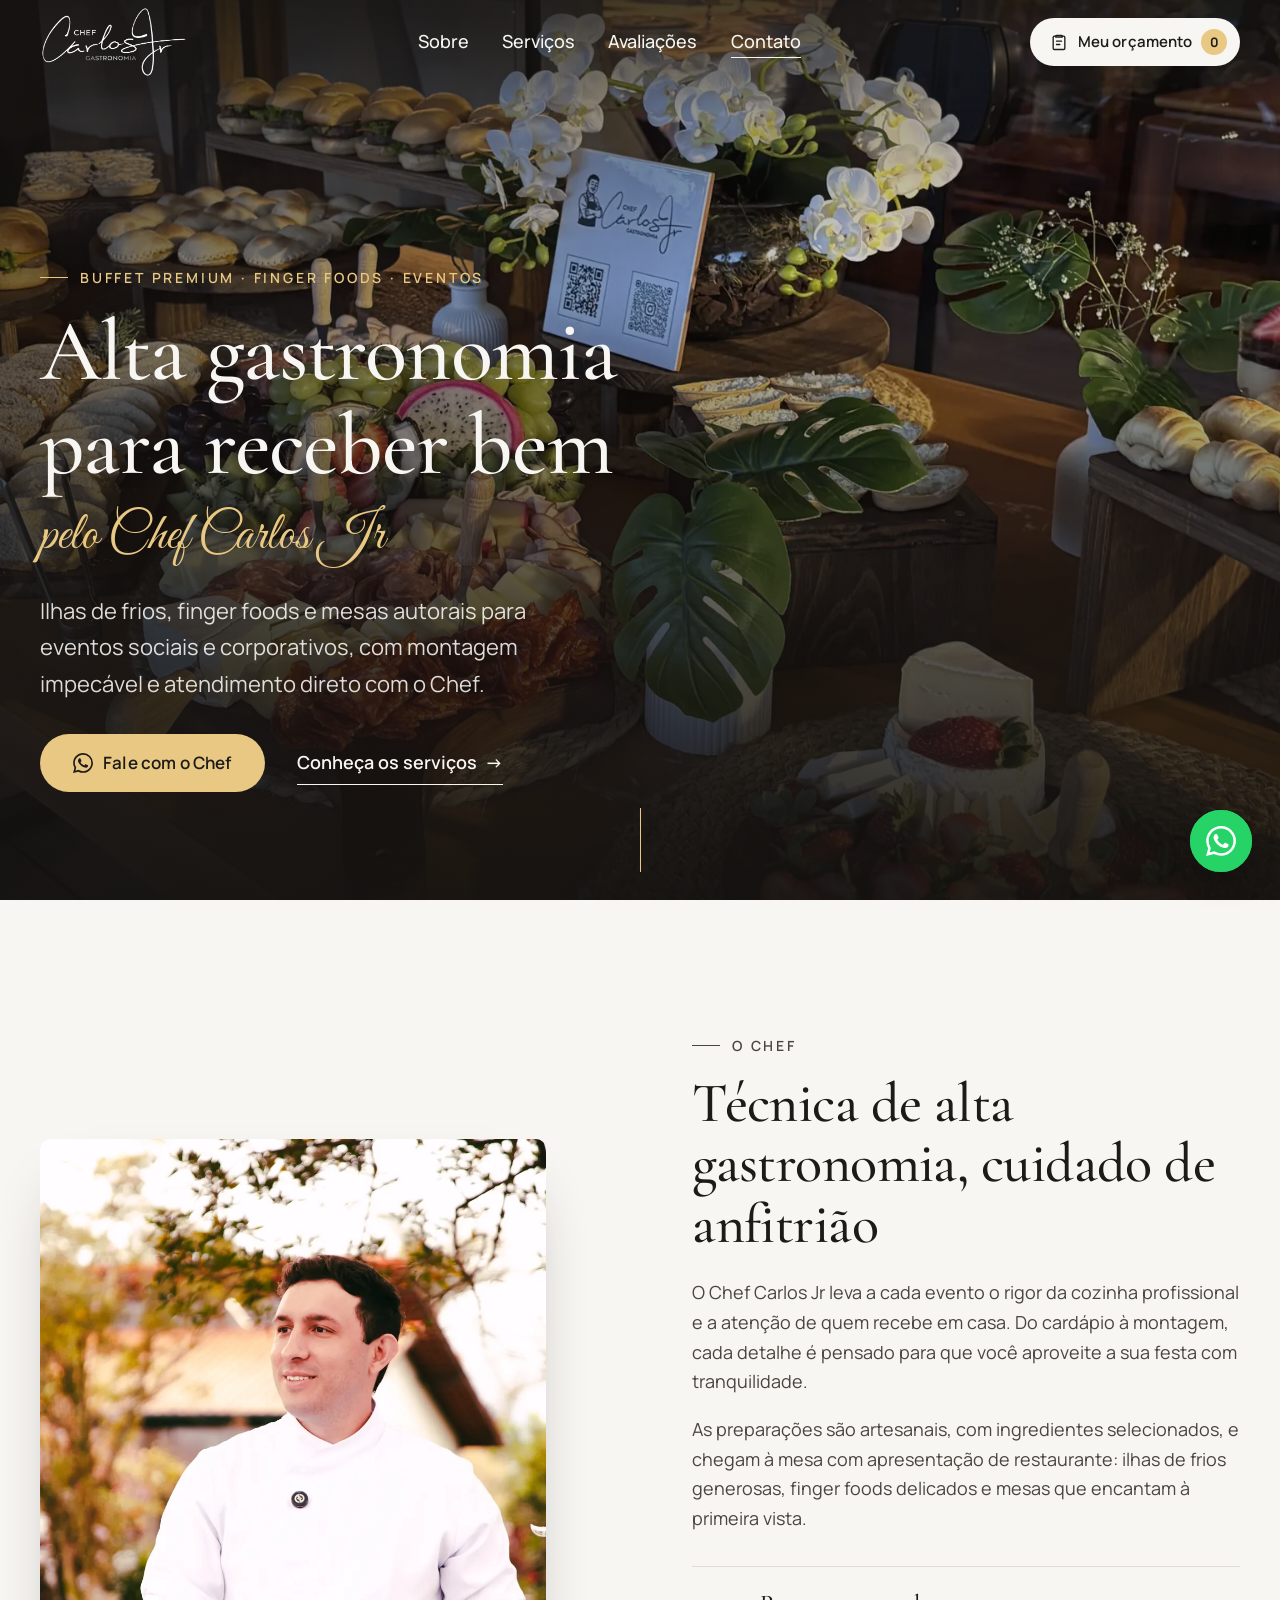
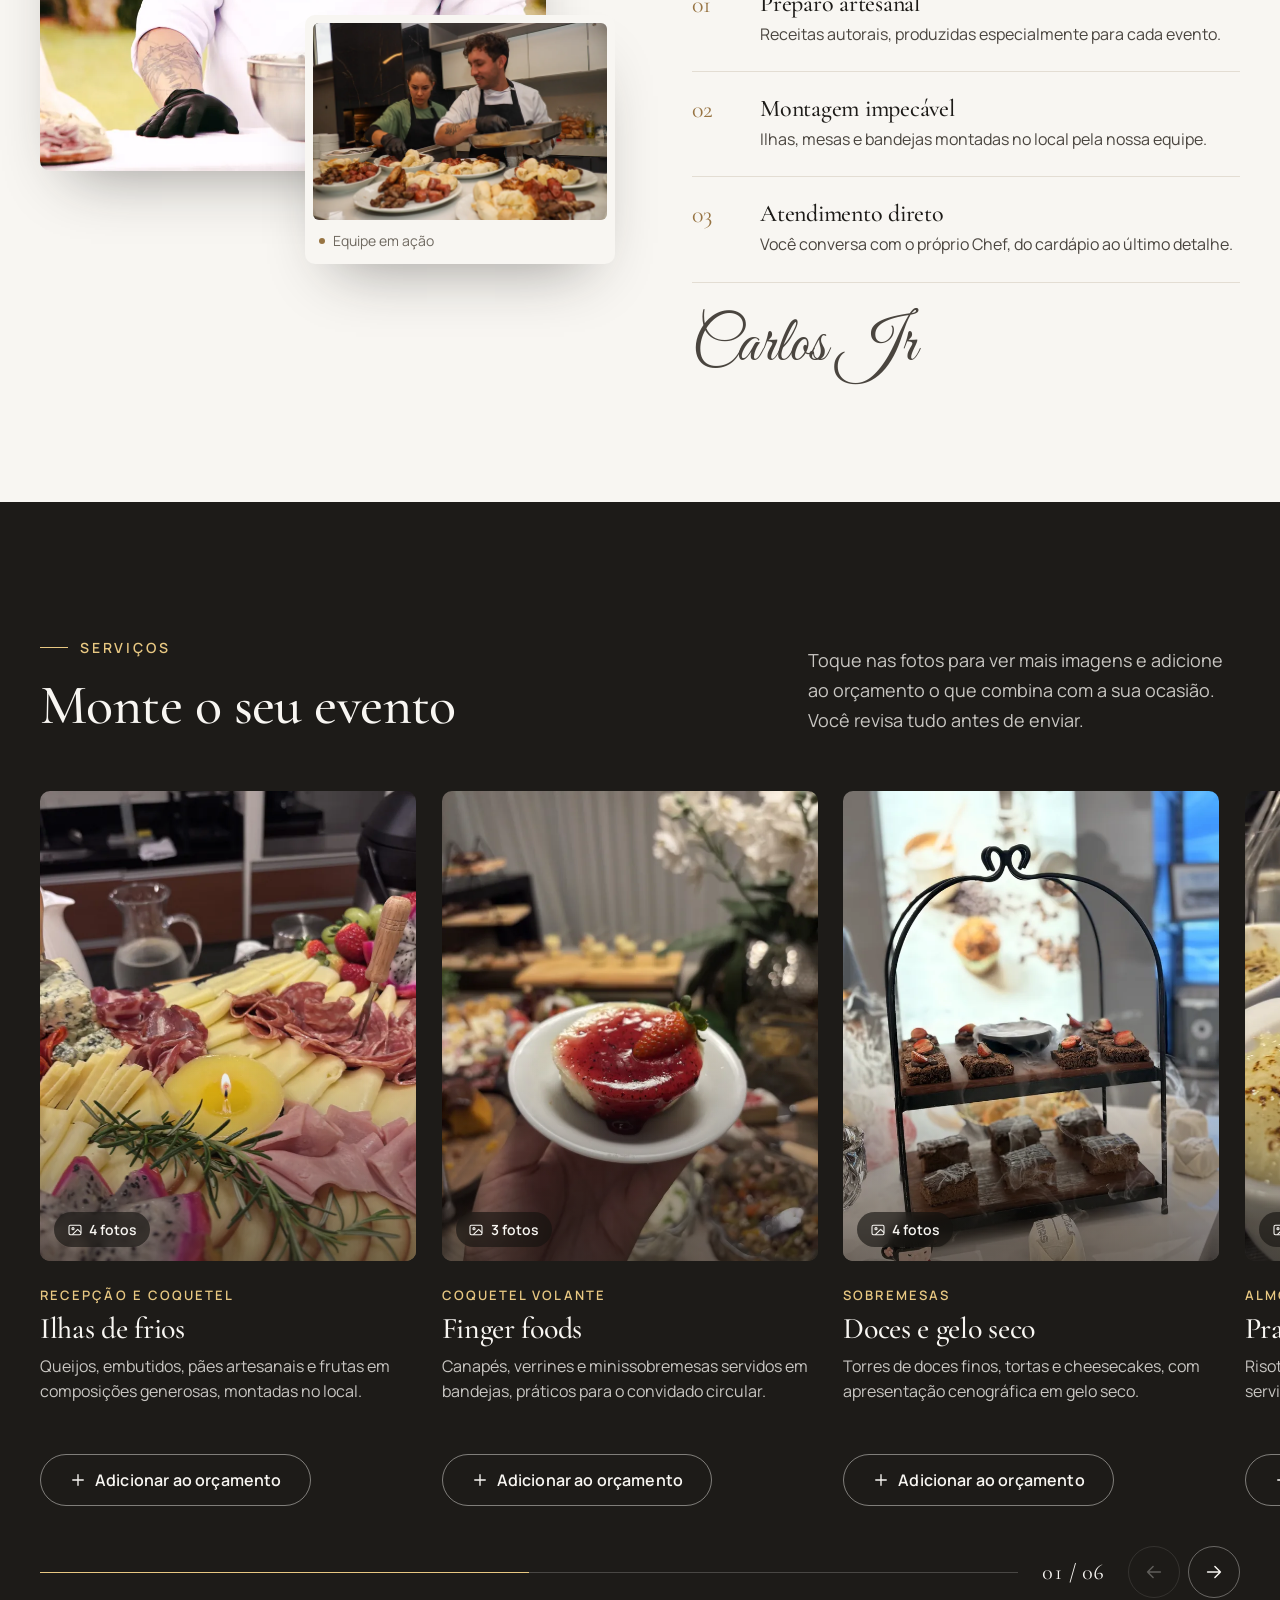
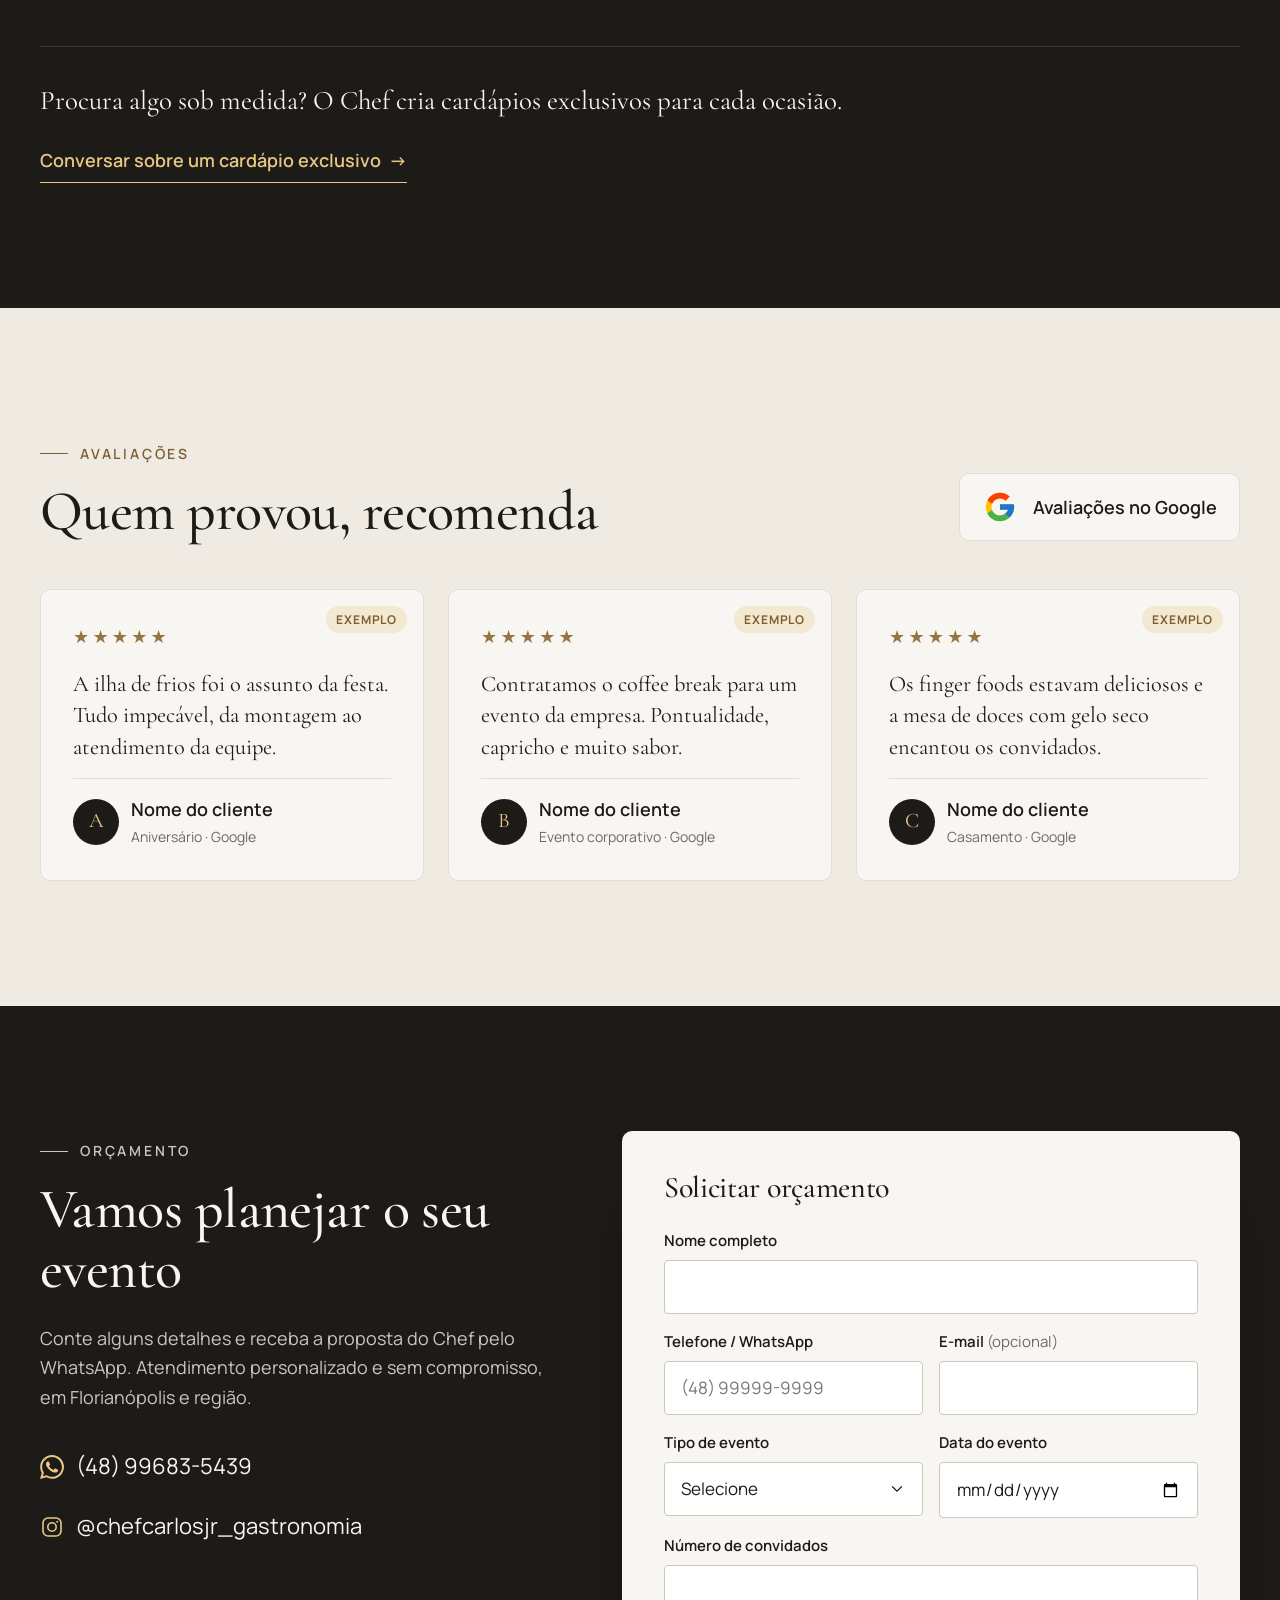
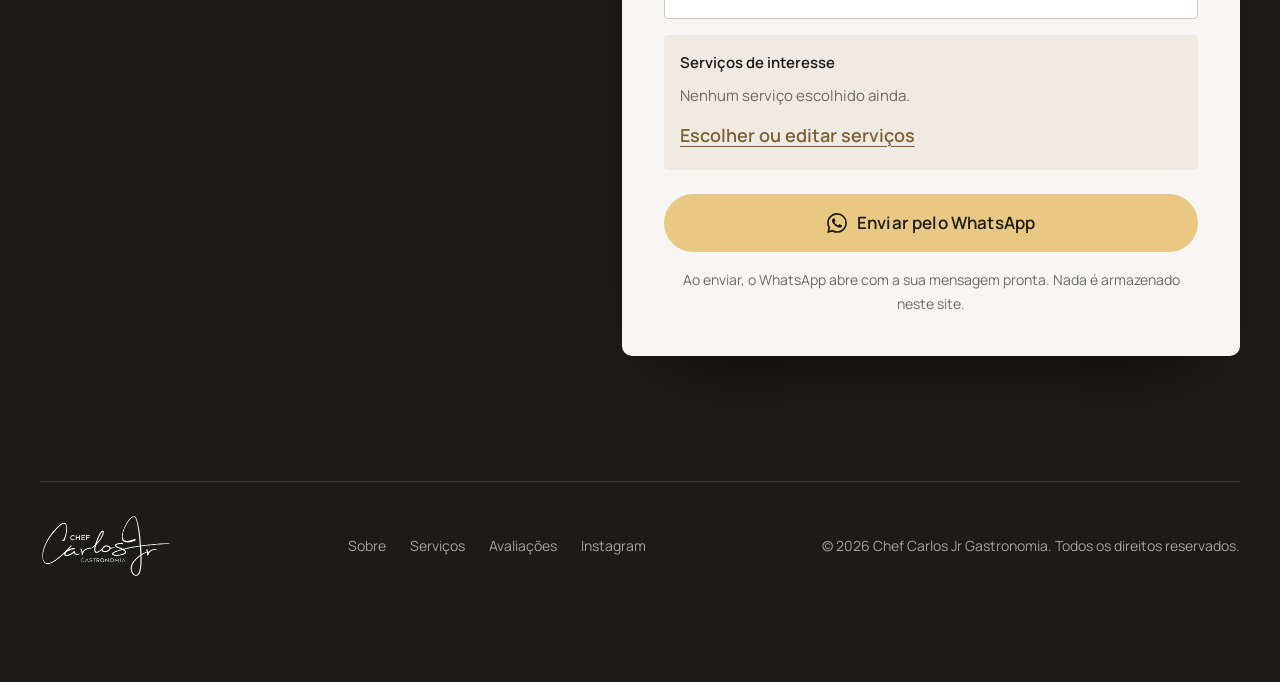
==== index.html @ b6c109fa "feat: versão inicial do site Chef Carlos Jr Gastronomia SPA estática com hero, sobre, carrossel de s" ====
<!doctype html>
<html lang="pt-BR" class="no-js">
<head>
  <meta charset="utf-8">
  <meta name="viewport" content="width=device-width, initial-scale=1">
  <title>Chef Carlos Jr Gastronomia · Buffet premium, finger foods e eventos</title>
  <meta name="description" content="Buffet premium, ilhas de frios, finger foods e mesas de doces para eventos sociais e corporativos. Monte seu orçamento e fale direto com o Chef Carlos Jr pelo WhatsApp.">
  <meta name="theme-color" content="#1d1b18">
  <link rel="icon" href="assets/logo/favicon.svg" type="image/svg+xml">

  <!-- Compartilhamento (troque pelo domínio final para URLs absolutas) -->
  <meta property="og:type" content="website">
  <meta property="og:locale" content="pt_BR">
  <meta property="og:title" content="Chef Carlos Jr Gastronomia">
  <meta property="og:description" content="Buffet premium, finger foods e eventos sociais e corporativos com a assinatura do Chef Carlos Jr.">
  <meta property="og:image" content="assets/img/og-image.jpg">

  <script>document.documentElement.classList.replace('no-js', 'js');</script>

  <link rel="preconnect" href="https://fonts.googleapis.com">
  <link rel="preconnect" href="https://fonts.gstatic.com" crossorigin>
  <link href="https://fonts.googleapis.com/css2?family=Cormorant+Garamond:ital,wght@0,500;0,600;1,500&family=Great+Vibes&family=Manrope:wght@400;500;600;700&display=swap" rel="stylesheet">
  <link rel="preload" as="image" href="assets/img/hero.webp" media="(min-width: 701px), (orientation: landscape)">
  <link rel="preload" as="image" href="assets/img/hero-mobile.webp" media="(max-width: 700px) and (orientation: portrait)">
  <link rel="stylesheet" href="assets/css/styles.css">

  <script src="assets/js/config.js" defer></script>
  <script src="assets/js/whatsapp.js" defer></script>
  <script src="assets/js/quote.js" defer></script>
  <script src="assets/js/carousel.js" defer></script>
  <script src="assets/js/lightbox.js" defer></script>
  <script src="assets/js/form.js" defer></script>
  <script src="assets/js/main.js" defer></script>

  <script type="application/ld+json">
  {
    "@context": "https://schema.org",
    "@type": "FoodEstablishment",
    "name": "Chef Carlos Jr Gastronomia",
    "description": "Buffet premium, finger foods e eventos sociais e corporativos.",
    "telephone": "+55 48 99683-5439",
    "servesCuisine": "Gastronomia autoral",
    "sameAs": ["https://www.instagram.com/chefcarlosjr_gastronomia/"]
  }
  </script>
</head>
<body>
  <!-- Ícones (sprite SVG reutilizado com <use href="#i-...">) -->
  <svg class="sprite" aria-hidden="true" focusable="false">
    <symbol id="i-whatsapp" viewBox="0 0 24 24"><path fill="currentColor" d="M17.47 14.38c-.3-.15-1.76-.87-2.03-.97-.27-.1-.47-.15-.67.15-.2.3-.77.97-.94 1.16-.17.2-.35.22-.64.08-.3-.15-1.26-.47-2.39-1.48-.88-.79-1.48-1.76-1.65-2.06-.17-.3-.02-.46.13-.6.13-.14.3-.35.45-.52.15-.18.2-.3.3-.5.1-.2.05-.37-.03-.52-.07-.15-.67-1.61-.92-2.2-.24-.58-.49-.5-.67-.51h-.57c-.2 0-.52.07-.8.37-.27.3-1.04 1.02-1.04 2.48s1.07 2.88 1.21 3.07c.15.2 2.1 3.2 5.08 4.49.71.3 1.26.49 1.7.63.71.22 1.36.19 1.87.12.57-.09 1.76-.72 2-1.42.25-.7.25-1.29.18-1.41-.08-.13-.27-.2-.57-.35m-5.42 7.4h-.01a9.87 9.87 0 0 1-5.03-1.38l-.36-.21-3.74.98 1-3.65-.24-.37a9.86 9.86 0 0 1-1.51-5.26c0-5.45 4.44-9.88 9.89-9.88 2.64 0 5.12 1.03 6.99 2.9a9.83 9.83 0 0 1 2.89 6.99c0 5.45-4.44 9.88-9.88 9.88m8.41-18.3A11.82 11.82 0 0 0 12.05 0C5.5 0 .16 5.34.16 11.89c0 2.1.55 4.14 1.59 5.95L.06 24l6.3-1.65a11.88 11.88 0 0 0 5.69 1.45h.01c6.55 0 11.89-5.34 11.89-11.89a11.82 11.82 0 0 0-3.48-8.41Z"/></symbol>
    <symbol id="i-instagram" viewBox="0 0 24 24" fill="none" stroke="currentColor" stroke-width="1.6"><rect x="3" y="3" width="18" height="18" rx="5"/><circle cx="12" cy="12" r="4.2"/><circle cx="17.3" cy="6.7" r="1" fill="currentColor" stroke="none"/></symbol>
    <symbol id="i-list" viewBox="0 0 24 24" fill="none" stroke="currentColor" stroke-width="1.6" stroke-linecap="round" stroke-linejoin="round"><path d="M9 4h6a1 1 0 0 1 1 1v1H8V5a1 1 0 0 1 1-1Z"/><path d="M8 5H6.5A1.5 1.5 0 0 0 5 6.5v13A1.5 1.5 0 0 0 6.5 21h11a1.5 1.5 0 0 0 1.5-1.5v-13A1.5 1.5 0 0 0 17.5 5H16"/><path d="M9 11h6M9 15h4"/></symbol>
    <symbol id="i-arrow-left" viewBox="0 0 24 24" fill="none" stroke="currentColor" stroke-width="1.6" stroke-linecap="round" stroke-linejoin="round"><path d="M19 12H5M11 6l-6 6 6 6"/></symbol>
    <symbol id="i-arrow-right" viewBox="0 0 24 24" fill="none" stroke="currentColor" stroke-width="1.6" stroke-linecap="round" stroke-linejoin="round"><path d="M5 12h14M13 6l6 6-6 6"/></symbol>
    <symbol id="i-close" viewBox="0 0 24 24" fill="none" stroke="currentColor" stroke-width="1.6" stroke-linecap="round"><path d="M6 6l12 12M18 6L6 18"/></symbol>
    <symbol id="i-photos" viewBox="0 0 24 24" fill="none" stroke="currentColor" stroke-width="1.6" stroke-linejoin="round"><rect x="3" y="5" width="18" height="14" rx="2"/><circle cx="9" cy="10" r="1.6"/><path d="M21 16l-5-5-8 8"/></symbol>
    <symbol id="i-plus" viewBox="0 0 24 24" fill="none" stroke="currentColor" stroke-width="1.8" stroke-linecap="round"><path d="M12 5v14M5 12h14"/></symbol>
    <symbol id="i-check" viewBox="0 0 24 24" fill="none" stroke="currentColor" stroke-width="1.8" stroke-linecap="round" stroke-linejoin="round"><path d="M5 12.5l4.5 4.5L19 7.5"/></symbol>
  </svg>

  <a class="skip-link" href="#conteudo">Pular para o conteúdo</a>

  <!-- ===================== CABEÇALHO ===================== -->
  <header class="site-header" data-header>
    <div class="container site-header__inner">
      <a class="brand" href="#inicio" aria-label="Chef Carlos Jr Gastronomia, voltar ao início">
        <img class="brand__logo brand__logo--light" src="assets/logo/logo-claro.png" alt="" width="520" height="251">
        <img class="brand__logo brand__logo--dark" src="assets/logo/logo-escuro.png" alt="" width="520" height="251">
      </a>

      <nav class="main-nav" id="main-nav" aria-label="Menu principal">
        <ul class="main-nav__list" role="list">
          <li><a href="#sobre">Sobre</a></li>
          <li><a href="#servicos">Serviços</a></li>
          <li><a href="#avaliacoes">Avaliações</a></li>
          <li data-feature="workshops" hidden><a href="#workshops">Workshops</a></li>
          <li data-feature="cursos" hidden><a href="#cursos">Cursos</a></li>
          <li><a href="#contato">Contato</a></li>
        </ul>
      </nav>

      <div class="site-header__actions">
        <button class="btn btn--quote" type="button" data-quote-open aria-controls="quote-drawer" aria-expanded="false">
          <svg aria-hidden="true"><use href="#i-list"/></svg>
          <span class="btn--quote__label">Meu orçamento</span>
          <span class="quote-count" data-quote-count-badge><span data-quote-count>0</span><span class="sr-only"> itens</span></span>
        </button>
        <button class="menu-toggle" type="button" aria-controls="main-nav" aria-expanded="false" data-menu-toggle>
          <span class="sr-only" data-menu-label>Abrir menu</span>
          <span class="menu-toggle__bars" aria-hidden="true"><span></span><span></span><span></span></span>
        </button>
      </div>
    </div>
  </header>

  <main id="conteudo">
    <!-- ===================== HERO ===================== -->
    <section class="hero" id="inicio" aria-labelledby="hero-title">
      <div class="hero__media" aria-hidden="true">
        <picture>
          <source media="(max-width: 700px) and (orientation: portrait)" srcset="assets/img/hero-mobile.webp">
          <img class="hero__poster" src="assets/img/hero.webp" alt="" width="1920" height="1080" fetchpriority="high">
        </picture>
        <!-- Vídeo em loop: informe o arquivo em assets/js/config.js (heroVideo). Sem vídeo, a foto acima fica como fundo. -->
        <video class="hero__video" muted loop playsinline preload="none" data-hero-video></video>
      </div>
      <div class="hero__overlay" aria-hidden="true"></div>

      <div class="container hero__content">
        <p class="eyebrow eyebrow--light reveal">Buffet premium · Finger foods · Eventos</p>
        <h1 class="hero__title reveal" id="hero-title" style="--delay: .1s">
          Alta gastronomia para receber bem
          <span class="script">pelo Chef Carlos Jr</span>
        </h1>
        <p class="hero__lead reveal" style="--delay: .2s">Ilhas de frios, finger foods e mesas autorais para eventos sociais e corporativos, com montagem impecável e atendimento direto com o Chef.</p>
        <div class="hero__actions reveal" style="--delay: .3s">
          <a class="btn btn--gold btn--lg" href="https://wa.me/5548996835439" data-whatsapp data-message="Olá, Chef Carlos! Vim pelo site e gostaria de conversar sobre um evento.">
            <svg aria-hidden="true"><use href="#i-whatsapp"/></svg>
            Fale com o Chef
          </a>
          <a class="link-arrow link-arrow--light" href="#servicos">Conheça os serviços</a>
        </div>
      </div>

      <a class="hero__scroll" href="#sobre" aria-label="Ir para a seção Sobre"><span></span></a>
    </section>

    <!-- ===================== SOBRE ===================== -->
    <section class="section about" id="sobre" aria-labelledby="about-title">
      <div class="container about__grid">
        <div class="about__media">
          <figure class="about__portrait reveal">
            <img src="assets/img/chef.webp" alt="Chef Carlos Jr de dólmã branco, sorrindo, durante um evento ao ar livre" width="960" height="1200" loading="lazy">
          </figure>
          <figure class="about__team reveal" style="--delay: .2s">
            <img src="assets/img/equipe.webp" alt="Chef Carlos Jr e sua equipe montando as travessas na cozinha" width="1200" height="800" loading="lazy">
            <figcaption>Equipe em ação</figcaption>
          </figure>
        </div>

        <div class="about__text">
          <p class="eyebrow reveal">O Chef</p>
          <h2 class="section-title reveal" id="about-title">Técnica de alta gastronomia, cuidado de anfitrião</h2>
          <p class="reveal">O Chef Carlos Jr leva a cada evento o rigor da cozinha profissional e a atenção de quem recebe em casa. Do cardápio à montagem, cada detalhe é pensado para que você aproveite a sua festa com tranquilidade.</p>
          <p class="reveal">As preparações são artesanais, com ingredientes selecionados, e chegam à mesa com apresentação de restaurante: ilhas de frios generosas, finger foods delicados e mesas que encantam à primeira vista.</p>

          <ul class="pillars" role="list">
            <li class="reveal">
              <span class="pillars__num" aria-hidden="true">01</span>
              <div>
                <h3>Preparo artesanal</h3>
                <p>Receitas autorais, produzidas especialmente para cada evento.</p>
              </div>
            </li>
            <li class="reveal">
              <span class="pillars__num" aria-hidden="true">02</span>
              <div>
                <h3>Montagem impecável</h3>
                <p>Ilhas, mesas e bandejas montadas no local pela nossa equipe.</p>
              </div>
            </li>
            <li class="reveal">
              <span class="pillars__num" aria-hidden="true">03</span>
              <div>
                <h3>Atendimento direto</h3>
                <p>Você conversa com o próprio Chef, do cardápio ao último detalhe.</p>
              </div>
            </li>
          </ul>
          <p class="signature reveal" aria-hidden="true">Carlos Jr</p>
        </div>
      </div>
    </section>

    <!-- ===================== SERVIÇOS (carrossel + galeria) ===================== -->
    <section class="section services" id="servicos" aria-labelledby="services-title">
      <div class="container services__head">
        <div>
          <p class="eyebrow eyebrow--gold reveal">Serviços</p>
          <h2 class="section-title section-title--light reveal" id="services-title">Monte o seu evento</h2>
        </div>
        <p class="services__intro reveal">Toque nas fotos para ver mais imagens e adicione ao orçamento o que combina com a sua ocasião. Você revisa tudo antes de enviar.</p>
      </div>

      <div class="carousel reveal" data-carousel>
        <ul class="carousel__track" role="list" data-carousel-track aria-label="Serviços">
          <li class="service-card" data-service="frios" data-service-name="Ilhas de frios">
            <button class="service-card__media" type="button" data-gallery-open aria-label="Ver fotos: Ilhas de frios">
              <img src="assets/img/frios-capa.webp" alt="" width="720" height="900" loading="lazy">
              <span class="service-card__chip"><svg aria-hidden="true"><use href="#i-photos"/></svg>4 fotos</span>
            </button>
            <div class="service-card__body">
              <p class="service-card__tag">Recepção e coquetel</p>
              <h3 class="service-card__title">Ilhas de frios</h3>
              <p class="service-card__text">Queijos, embutidos, pães artesanais e frutas em composições generosas, montadas no local.</p>
              <button class="btn btn--outline-light service-card__add" type="button" data-quote-add>
                <span class="when-off"><svg aria-hidden="true"><use href="#i-plus"/></svg>Adicionar ao orçamento</span>
                <span class="when-on"><svg aria-hidden="true"><use href="#i-check"/></svg>No seu orçamento</span>
              </button>
            </div>
            <template data-gallery>
              <img src="assets/img/frios-1.webp" alt="Ilha de frios com queijos, presuntos, frutas e alecrim">
              <img src="assets/img/frios-2.webp" alt="Mesa de frios completa com doces em taças e arranjo de orquídeas">
              <img src="assets/img/frios-3.webp" alt="Tábua de embutidos, queijos e uvas ao lado do cartão do Chef">
              <img src="assets/img/frios-4.webp" alt="Terrines de queijo com azeitonas, castanhas e ervas frescas">
            </template>
          </li>

          <li class="service-card" data-service="finger" data-service-name="Finger foods">
            <button class="service-card__media" type="button" data-gallery-open aria-label="Ver fotos: Finger foods">
              <img src="assets/img/finger-capa.webp" alt="" width="720" height="900" loading="lazy">
              <span class="service-card__chip"><svg aria-hidden="true"><use href="#i-photos"/></svg>3 fotos</span>
            </button>
            <div class="service-card__body">
              <p class="service-card__tag">Coquetel volante</p>
              <h3 class="service-card__title">Finger foods</h3>
              <p class="service-card__text">Canapés, verrines e minissobremesas servidos em bandejas, práticos para o convidado circular.</p>
              <button class="btn btn--outline-light service-card__add" type="button" data-quote-add>
                <span class="when-off"><svg aria-hidden="true"><use href="#i-plus"/></svg>Adicionar ao orçamento</span>
                <span class="when-on"><svg aria-hidden="true"><use href="#i-check"/></svg>No seu orçamento</span>
              </button>
            </div>
            <template data-gallery>
              <img src="assets/img/finger-1.webp" alt="Minicheesecake de frutas vermelhas servido em porção individual">
              <img src="assets/img/finger-2.webp" alt="Verrines com creme, morangos e uvas sobre bandeja de madeira">
              <img src="assets/img/finger-3.webp" alt="Garçonete servindo minissanduíches e sucos em bandeja">
            </template>
          </li>

          <li class="service-card" data-service="doces" data-service-name="Doces e gelo seco">
            <button class="service-card__media" type="button" data-gallery-open aria-label="Ver fotos: Doces e gelo seco">
              <img src="assets/img/doces-capa.webp" alt="" width="720" height="900" loading="lazy">
              <span class="service-card__chip"><svg aria-hidden="true"><use href="#i-photos"/></svg>4 fotos</span>
            </button>
            <div class="service-card__body">
              <p class="service-card__tag">Sobremesas</p>
              <h3 class="service-card__title">Doces e gelo seco</h3>
              <p class="service-card__text">Torres de doces finos, tortas e cheesecakes, com apresentação cenográfica em gelo seco.</p>
              <button class="btn btn--outline-light service-card__add" type="button" data-quote-add>
                <span class="when-off"><svg aria-hidden="true"><use href="#i-plus"/></svg>Adicionar ao orçamento</span>
                <span class="when-on"><svg aria-hidden="true"><use href="#i-check"/></svg>No seu orçamento</span>
              </button>
            </div>
            <template data-gallery>
              <img src="assets/img/doces-1.webp" alt="Torre de doces com efeito de gelo seco">
              <img src="assets/img/doces-2.webp" alt="Cheesecake inteiro com calda de frutas vermelhas">
              <img src="assets/img/doces-3.webp" alt="Bolo red velvet decorado com morangos">
              <img src="assets/img/doces-4.webp" alt="Fatias de cheesecake servidas em pratos individuais">
            </template>
          </li>

          <li class="service-card" data-service="quentes" data-service-name="Pratos quentes">
            <button class="service-card__media" type="button" data-gallery-open aria-label="Ver fotos: Pratos quentes">
              <img src="assets/img/quentes-capa.webp" alt="" width="720" height="900" loading="lazy">
              <span class="service-card__chip"><svg aria-hidden="true"><use href="#i-photos"/></svg>4 fotos</span>
            </button>
            <div class="service-card__body">
              <p class="service-card__tag">Almoço e jantar</p>
              <h3 class="service-card__title">Pratos quentes</h3>
              <p class="service-card__text">Risotos, massas e gratinados finalizados na hora, servidos em réchauds ou empratados.</p>
              <button class="btn btn--outline-light service-card__add" type="button" data-quote-add>
                <span class="when-off"><svg aria-hidden="true"><use href="#i-plus"/></svg>Adicionar ao orçamento</span>
                <span class="when-on"><svg aria-hidden="true"><use href="#i-check"/></svg>No seu orçamento</span>
              </button>
            </div>
            <template data-gallery>
              <img src="assets/img/quentes-1.webp" alt="Gratinados individuais dourados com ervas">
              <img src="assets/img/quentes-2.webp" alt="Risoto cremoso finalizado na frigideira">
              <img src="assets/img/quentes-3.webp" alt="Capeletti em caldo servido em panela de ferro">
              <img src="assets/img/quentes-4.webp" alt="Bowls individuais com arroz, legumes e carne">
            </template>
          </li>

          <li class="service-card" data-service="coffee" data-service-name="Coffee break corporativo">
            <button class="service-card__media" type="button" data-gallery-open aria-label="Ver fotos: Coffee break corporativo">
              <img src="assets/img/coffee-capa.webp" alt="" width="720" height="900" loading="lazy">
              <span class="service-card__chip"><svg aria-hidden="true"><use href="#i-photos"/></svg>4 fotos</span>
            </button>
            <div class="service-card__body">
              <p class="service-card__tag">Empresas</p>
              <h3 class="service-card__title">Coffee break corporativo</h3>
              <p class="service-card__text">Mesas completas para reuniões e confraternizações: pães, bolos, frios, frutas e bebidas.</p>
              <button class="btn btn--outline-light service-card__add" type="button" data-quote-add>
                <span class="when-off"><svg aria-hidden="true"><use href="#i-plus"/></svg>Adicionar ao orçamento</span>
                <span class="when-on"><svg aria-hidden="true"><use href="#i-check"/></svg>No seu orçamento</span>
              </button>
            </div>
            <template data-gallery>
              <img src="assets/img/coffee-1.webp" alt="Bancada de coffee break com bolos, frios, pães e flores">
              <img src="assets/img/coffee-2.webp" alt="Coffee break montado em sala corporativa">
              <img src="assets/img/coffee-3.webp" alt="Mesa de pães artesanais com frutas e geleias">
              <img src="assets/img/coffee-4.webp" alt="Bolo fatiado ao lado do cartão com QR code do Chef">
            </template>
          </li>

          <li class="service-card" data-service="showcooking" data-service-name="Show cooking">
            <button class="service-card__media" type="button" data-gallery-open aria-label="Ver fotos: Show cooking">
              <img src="assets/img/showcooking-capa.webp" alt="" width="720" height="900" loading="lazy">
              <span class="service-card__chip"><svg aria-hidden="true"><use href="#i-photos"/></svg>4 fotos</span>
            </button>
            <div class="service-card__body">
              <p class="service-card__tag">Experiência</p>
              <h3 class="service-card__title">Show cooking</h3>
              <p class="service-card__text">O Chef cozinha ao vivo diante dos convidados, com massas frescas e preparos interativos.</p>
              <button class="btn btn--outline-light service-card__add" type="button" data-quote-add>
                <span class="when-off"><svg aria-hidden="true"><use href="#i-plus"/></svg>Adicionar ao orçamento</span>
                <span class="when-on"><svg aria-hidden="true"><use href="#i-check"/></svg>No seu orçamento</span>
              </button>
            </div>
            <template data-gallery>
              <img src="assets/img/showcooking-1.webp" alt="Chef Carlos Jr preparando massa fresca ao ar livre">
              <img src="assets/img/showcooking-2.webp" alt="Chef Carlos Jr sorrindo enquanto cozinha diante dos convidados">
              <img src="assets/img/showcooking-3.webp" alt="Chef Carlos Jr cortando massa fresca na máquina">
              <img src="assets/img/showcooking-4.webp" alt="Chef Carlos Jr falando ao microfone durante um evento">
            </template>
          </li>
        </ul>

        <div class="container carousel__controls">
          <div class="carousel__progress" aria-hidden="true"><span data-carousel-bar></span></div>
          <p class="carousel__count" aria-hidden="true"><span data-carousel-current>01</span> / <span data-carousel-total>06</span></p>
          <div class="carousel__buttons">
            <button class="icon-btn" type="button" data-carousel-prev aria-label="Serviço anterior"><svg aria-hidden="true"><use href="#i-arrow-left"/></svg></button>
            <button class="icon-btn" type="button" data-carousel-next aria-label="Próximo serviço"><svg aria-hidden="true"><use href="#i-arrow-right"/></svg></button>
          </div>
        </div>
      </div>

      <div class="container services__foot reveal">
        <p>Procura algo sob medida? O Chef cria cardápios exclusivos para cada ocasião.</p>
        <a class="link-arrow link-arrow--gold" href="https://wa.me/5548996835439" data-whatsapp data-message="Olá, Chef Carlos! Gostaria de um cardápio sob medida para o meu evento.">Conversar sobre um cardápio exclusivo</a>
      </div>
    </section>

    <!-- ===================== AVALIAÇÕES ===================== -->
    <section class="section reviews" id="avaliacoes" aria-labelledby="reviews-title">
      <div class="container">
        <div class="reviews__head">
          <div>
            <p class="eyebrow reveal">Avaliações</p>
            <h2 class="section-title reveal" id="reviews-title">Quem provou, recomenda</h2>
          </div>
          <div class="google-badge reveal">
            <svg class="google-badge__logo" viewBox="0 0 48 48" aria-hidden="true"><path fill="#FFC107" d="M43.6 20.1H42V20H24v8h11.3C33.7 32.7 29.2 36 24 36c-6.6 0-12-5.4-12-12s5.4-12 12-12c3.1 0 5.8 1.2 8 3l5.7-5.7C34 6.1 29.3 4 24 4 13 4 4 13 4 24s9 20 20 20 20-9 20-20c0-1.3-.1-2.6-.4-3.9z"/><path fill="#FF3D00" d="M6.3 14.7l6.6 4.8C14.7 15.1 19 12 24 12c3.1 0 5.8 1.2 8 3l5.7-5.7C34 6.1 29.3 4 24 4 16.3 4 9.7 8.3 6.3 14.7z"/><path fill="#4CAF50" d="M24 44c5.2 0 9.9-2 13.4-5.2l-6.2-5.2A11.9 11.9 0 0 1 24 36c-5.2 0-9.6-3.3-11.3-7.9l-6.5 5C9.5 39.6 16.2 44 24 44z"/><path fill="#1976D2" d="M43.6 20.1H42V20H24v8h11.3a12 12 0 0 1-4.1 5.6l6.2 5.2C37 39.2 44 34 44 24c0-1.3-.1-2.6-.4-3.9z"/></svg>
            <div>
              <p class="google-badge__label">Avaliações no Google</p>
              <a class="google-badge__link" href="#" data-google-reviews target="_blank" rel="noopener" hidden>Ver todas as avaliações</a>
            </div>
          </div>
        </div>

        <!--
          SUBSTITUIR: os três depoimentos abaixo são EXEMPLOS de layout.
          Cole aqui avaliações reais do Perfil da Empresa no Google (nome, texto e tipo de evento)
          e remova o atributo data-sample e o selo "Exemplo" de cada cartão.
        -->
        <ul class="reviews__list" role="list">
          <li class="review-card reveal" data-sample>
            <span class="badge-sample">Exemplo</span>
            <p class="stars" role="img" aria-label="5 de 5 estrelas">★★★★★</p>
            <blockquote class="review-card__quote"><p>A ilha de frios foi o assunto da festa. Tudo impecável, da montagem ao atendimento da equipe.</p></blockquote>
            <div class="review-card__author">
              <span class="avatar" aria-hidden="true">A</span>
              <div>
                <p class="review-card__name">Nome do cliente</p>
                <p class="review-card__meta">Aniversário · Google</p>
              </div>
            </div>
          </li>
          <li class="review-card reveal" data-sample style="--delay: .1s">
            <span class="badge-sample">Exemplo</span>
            <p class="stars" role="img" aria-label="5 de 5 estrelas">★★★★★</p>
            <blockquote class="review-card__quote"><p>Contratamos o coffee break para um evento da empresa. Pontualidade, capricho e muito sabor.</p></blockquote>
            <div class="review-card__author">
              <span class="avatar" aria-hidden="true">B</span>
              <div>
                <p class="review-card__name">Nome do cliente</p>
                <p class="review-card__meta">Evento corporativo · Google</p>
              </div>
            </div>
          </li>
          <li class="review-card reveal" data-sample style="--delay: .2s">
            <span class="badge-sample">Exemplo</span>
            <p class="stars" role="img" aria-label="5 de 5 estrelas">★★★★★</p>
            <blockquote class="review-card__quote"><p>Os finger foods estavam deliciosos e a mesa de doces com gelo seco encantou os convidados.</p></blockquote>
            <div class="review-card__author">
              <span class="avatar" aria-hidden="true">C</span>
              <div>
                <p class="review-card__name">Nome do cliente</p>
                <p class="review-card__meta">Casamento · Google</p>
              </div>
            </div>
          </li>
        </ul>
      </div>
    </section>

    <!-- ===================== RECURSO FUTURO: WORKSHOPS CORPORATIVOS =====================
         Oculto. Para exibir: assets/js/config.js → features.workshops = true
         Mapa: incorpore um Google My Maps (iframe) ou Leaflet dentro de [data-company-map]
         e liste as empresas atendidas em [data-company-list]. -->
    <section class="section workshops" id="workshops" data-feature="workshops" hidden aria-labelledby="workshops-title">
      <div class="container">
        <p class="eyebrow">Para empresas</p>
        <h2 class="section-title" id="workshops-title">Workshops corporativos</h2>
        <p class="workshops__intro">Experiências gastronômicas conduzidas pelo Chef para integrar equipes, celebrar resultados e receber clientes.</p>
        <div class="workshops__grid">
          <div class="company-map" data-company-map role="img" aria-label="Mapa das empresas atendidas">
            <p>Mapa das empresas atendidas</p>
          </div>
          <ul class="company-list" role="list" data-company-list>
            <!-- <li data-lat="-27.59" data-lng="-48.55">Nome da empresa · Cidade</li> -->
          </ul>
        </div>
        <a class="btn btn--dark" href="https://wa.me/5548996835439" data-whatsapp data-message="Olá, Chef Carlos! Gostaria de uma proposta de workshop corporativo.">Solicitar proposta de workshop</a>
      </div>
    </section>

    <!-- ===================== RECURSO FUTURO: CURSOS DO CHEF (HOTMART) =====================
         Oculto. Para exibir: assets/js/config.js → features.cursos = true
         Em cada curso, preencha data-hotmart-url com o link de checkout (https://pay.hotmart.com/XXXX).
         Para o checkout em janela sobreposta, adicione o widget oficial da Hotmart antes de </body>. -->
    <section class="section courses" id="cursos" data-feature="cursos" hidden aria-labelledby="courses-title">
      <div class="container">
        <p class="eyebrow eyebrow--gold">Aprenda com o Chef</p>
        <h2 class="section-title section-title--light" id="courses-title">Cursos do Chef</h2>
        <ul class="courses__grid" role="list">
          <li class="course-card" data-hotmart-url="">
            <h3 class="course-card__title">Nome do curso</h3>
            <p class="course-card__text">Descrição breve do curso, carga horária e o que o aluno vai aprender.</p>
            <a class="btn btn--gold" href="#" data-hotmart-link>Quero me inscrever</a>
          </li>
        </ul>
      </div>
    </section>
  </main>

  <!-- ===================== RODAPÉ + FORMULÁRIO ===================== -->
  <footer class="site-footer" id="contato" aria-labelledby="contact-title">
    <div class="container footer__grid">
      <div class="footer__intro">
        <p class="eyebrow eyebrow--gold reveal">Orçamento</p>
        <h2 class="section-title section-title--light reveal" id="contact-title">Vamos planejar o seu evento</h2>
        <p class="reveal">Conte alguns detalhes e receba a proposta do Chef pelo WhatsApp. Atendimento personalizado e sem compromisso, em Florianópolis e região.</p>
        <ul class="contact-list reveal" role="list">
          <li>
            <a href="https://wa.me/5548996835439" data-whatsapp data-message="Olá, Chef Carlos! Vim pelo site e gostaria de conversar sobre um evento.">
              <svg aria-hidden="true"><use href="#i-whatsapp"/></svg>(48) 99683-5439
            </a>
          </li>
          <li>
            <a href="https://www.instagram.com/chefcarlosjr_gastronomia/" target="_blank" rel="noopener" data-instagram>
              <svg aria-hidden="true"><use href="#i-instagram"/></svg>@chefcarlosjr_gastronomia
            </a>
          </li>
        </ul>
      </div>

      <form class="quote-form reveal" id="quote-form" novalidate data-quote-form aria-labelledby="form-title">
        <h3 class="quote-form__title" id="form-title">Solicitar orçamento</h3>

        <div class="field">
          <label for="f-nome">Nome completo</label>
          <input id="f-nome" name="nome" type="text" autocomplete="name" maxlength="80" required aria-describedby="f-nome-erro">
          <p class="field__error" id="f-nome-erro"></p>
        </div>

        <div class="field-row">
          <div class="field">
            <label for="f-telefone">Telefone / WhatsApp</label>
            <input id="f-telefone" name="telefone" type="tel" inputmode="tel" autocomplete="tel-national" placeholder="(48) 99999-9999" maxlength="16" required aria-describedby="f-telefone-erro">
            <p class="field__error" id="f-telefone-erro"></p>
          </div>
          <div class="field">
            <label for="f-email">E-mail <span class="field__optional">(opcional)</span></label>
            <input id="f-email" name="email" type="email" autocomplete="email" maxlength="120" aria-describedby="f-email-erro">
            <p class="field__error" id="f-email-erro"></p>
          </div>
        </div>

        <div class="field-row">
          <div class="field">
            <label for="f-tipo">Tipo de evento</label>
            <select id="f-tipo" name="tipo" required aria-describedby="f-tipo-erro">
              <option value="">Selecione</option>
              <option>Casamento</option>
              <option>Aniversário</option>
              <option>Bodas</option>
              <option>Evento corporativo</option>
              <option>Coffee break</option>
              <option>Confraternização</option>
              <option>Batizado ou chá</option>
              <option>Outro</option>
            </select>
            <p class="field__error" id="f-tipo-erro"></p>
          </div>
          <div class="field">
            <label for="f-data">Data do evento</label>
            <input id="f-data" name="data" type="date" required aria-describedby="f-data-erro">
            <p class="field__error" id="f-data-erro"></p>
          </div>
        </div>

        <div class="field">
          <label for="f-convidados">Número de convidados</label>
          <input id="f-convidados" name="convidados" type="number" inputmode="numeric" min="1" max="5000" step="1" required aria-describedby="f-convidados-erro">
          <p class="field__error" id="f-convidados-erro"></p>
        </div>

        <div class="form-services" data-form-services>
          <p class="form-services__label">Serviços de interesse</p>
          <ul class="chips" role="list" data-form-services-list></ul>
          <p class="form-services__empty" data-form-services-empty>Nenhum serviço escolhido ainda.</p>
          <button class="text-btn" type="button" data-quote-open aria-controls="quote-drawer" aria-expanded="false">Escolher ou editar serviços</button>
        </div>

        <button class="btn btn--gold btn--lg btn--block" type="submit">
          <svg aria-hidden="true"><use href="#i-whatsapp"/></svg>
          Enviar pelo WhatsApp
        </button>
        <p class="quote-form__note">Ao enviar, o WhatsApp abre com a sua mensagem pronta. Nada é armazenado neste site.</p>
        <p class="form-status" role="status" data-form-status hidden></p>
      </form>
    </div>

    <div class="container footer__bottom">
      <img src="assets/logo/logo-claro.png" alt="Chef Carlos Jr Gastronomia" width="520" height="251" loading="lazy">
      <nav class="footer-nav" aria-label="Links do rodapé">
        <ul role="list">
          <li><a href="#sobre">Sobre</a></li>
          <li><a href="#servicos">Serviços</a></li>
          <li><a href="#avaliacoes">Avaliações</a></li>
          <li><a href="https://www.instagram.com/chefcarlosjr_gastronomia/" target="_blank" rel="noopener" data-instagram>Instagram</a></li>
        </ul>
      </nav>
      <p class="footer__copy">© <span data-year>2026</span> Chef Carlos Jr Gastronomia. Todos os direitos reservados.</p>
    </div>
  </footer>

  <!-- ===================== GAVETA "MEU ORÇAMENTO" ===================== -->
  <div class="drawer-backdrop" data-drawer-backdrop hidden></div>
  <aside class="drawer" id="quote-drawer" role="dialog" aria-modal="true" aria-labelledby="drawer-title" hidden data-drawer>
    <div class="drawer__head">
      <div>
        <p class="eyebrow">Sua seleção</p>
        <h2 class="drawer__title" id="drawer-title">Meu orçamento</h2>
      </div>
      <button class="icon-btn icon-btn--dark" type="button" data-drawer-close aria-label="Fechar orçamento"><svg aria-hidden="true"><use href="#i-close"/></svg></button>
    </div>

    <div class="drawer__body">
      <p class="drawer__empty" data-drawer-empty>Você ainda não adicionou serviços. Escolha abaixo o que deseja para o seu evento.</p>
      <ul class="drawer__list" role="list" data-drawer-list></ul>
      <div class="drawer__suggest" data-drawer-suggest>
        <p class="drawer__subtitle" data-drawer-suggest-title>Adicionar também</p>
        <ul class="suggest-list" role="list" data-drawer-suggest-list></ul>
      </div>
    </div>

    <div class="drawer__foot">
      <a class="btn btn--dark btn--block" href="https://wa.me/5548996835439" data-drawer-whatsapp target="_blank" rel="noopener">
        <svg aria-hidden="true"><use href="#i-whatsapp"/></svg>
        <span data-drawer-whatsapp-label>Enviar seleção pelo WhatsApp</span>
      </a>
      <a class="btn btn--outline btn--block" href="#contato" data-drawer-form>Informar dados do evento</a>
    </div>
  </aside>

  <!-- ===================== GALERIA (LIGHTBOX) ===================== -->
  <dialog class="lightbox" data-lightbox aria-labelledby="lightbox-title">
    <div class="lightbox__head">
      <div>
        <h2 class="lightbox__title" id="lightbox-title" data-lightbox-title></h2>
        <p class="lightbox__count" data-lightbox-count></p>
      </div>
      <button class="icon-btn" type="button" data-lightbox-close aria-label="Fechar galeria"><svg aria-hidden="true"><use href="#i-close"/></svg></button>
    </div>
    <div class="lightbox__stage" data-lightbox-stage>
      <figure class="lightbox__figure">
        <img class="lightbox__img" data-lightbox-img src="" alt="">
        <figcaption class="lightbox__caption" data-lightbox-caption></figcaption>
      </figure>
      <button class="icon-btn lightbox__nav lightbox__nav--prev" type="button" data-lightbox-prev aria-label="Foto anterior"><svg aria-hidden="true"><use href="#i-arrow-left"/></svg></button>
      <button class="icon-btn lightbox__nav lightbox__nav--next" type="button" data-lightbox-next aria-label="Próxima foto"><svg aria-hidden="true"><use href="#i-arrow-right"/></svg></button>
    </div>
    <div class="lightbox__foot">
      <button class="btn btn--gold" type="button" data-lightbox-add>
        <svg aria-hidden="true"><use href="#i-plus"/></svg>
        <span data-lightbox-add-label>Adicionar ao orçamento</span>
      </button>
    </div>
  </dialog>

  <!-- ===================== WHATSAPP FLUTUANTE ===================== -->
  <a class="wa-float" href="https://wa.me/5548996835439" data-whatsapp data-message="Olá, Chef Carlos! Vim pelo site e gostaria de conversar sobre um evento.">
    <span class="wa-float__label">Fale com o Chef</span>
    <span class="wa-float__icon"><svg aria-hidden="true"><use href="#i-whatsapp"/></svg></span>
    <span class="sr-only">pelo WhatsApp</span>
  </a>

  <p class="sr-only" aria-live="polite" data-announcer></p>
</body>
</html>
---- assets/css/styles.css ----
/* =========================================================
   Chef Carlos Jr Gastronomia · Design system e layout
   Direção: luxo claro editorial. Papel quente, tinta quase preta,
   dourado como acento e fotos reais como protagonistas.
   ========================================================= */

/* ---------- 1. Tokens ---------- */
:root {
  /* Cores */
  --c-ink: #1d1b18;
  --c-ink-soft: #2a2723;
  --c-ink-line: rgba(248, 246, 242, 0.14);
  --c-paper: #f8f6f2;
  --c-sand: #efeae2;
  --c-line: #e3ddd3;
  --c-field: #cfc7ba;
  --c-text: #4a453f;
  --c-muted: #6f6960;
  --c-on-dark: rgba(248, 246, 242, 0.78);
  --c-gold: #977443; /* dourado com contraste ≥ 3:1 sobre o papel */
  --c-gold-deep: #7d5f33;
  --c-gold-soft: #e8c882;
  --c-gold-pale: #f3e3bf;
  --c-white: #ffffff;
  --c-whatsapp: #25d366;
  --c-error: #a3352b;

  /* Tipografia */
  --f-display: "Cormorant Garamond", Georgia, "Times New Roman", serif;
  --f-body: "Manrope", system-ui, -apple-system, "Segoe UI", sans-serif;
  --f-script: "Great Vibes", "Brush Script MT", cursive;

  --fs-xs: 0.875rem;
  --fs-sm: 1rem;
  --fs-base: 1.125rem;
  --fs-lg: clamp(1.1875rem, 1.1rem + 0.35vw, 1.375rem);
  --fs-h3: clamp(1.5rem, 1.3rem + 0.8vw, 1.875rem);
  --fs-h2: clamp(2.25rem, 1.7rem + 2.4vw, 3.5rem);
  --fs-h1: clamp(2.75rem, 1.6rem + 4.8vw, 5.5rem);

  /* Espaçamento */
  --space-1: 0.5rem;
  --space-2: 0.75rem;
  --space-3: 1rem;
  --space-4: 1.5rem;
  --space-5: 2rem;
  --space-6: 3rem;
  --section-y: clamp(4.5rem, 3rem + 6vw, 8.5rem);
  --container: 1240px;
  --gutter: clamp(1rem, 0.5rem + 3vw, 2.5rem);
  --header-h: 84px;

  /* Forma e movimento */
  --radius-sm: 4px;
  --radius: 10px;
  --radius-pill: 999px;
  --shadow: 0 30px 60px -30px rgba(29, 27, 24, 0.45);
  --shadow-float: 0 14px 34px -12px rgba(0, 0, 0, 0.45);
  --ease-out: cubic-bezier(0.22, 0.61, 0.36, 1);
  --dur: 0.9s;
}

/* ---------- 2. Base ---------- */
*, *::before, *::after { box-sizing: border-box; }

html { -webkit-text-size-adjust: 100%; }

@media (prefers-reduced-motion: no-preference) {
  html { scroll-behavior: smooth; }
}

body {
  margin: 0;
  font-family: var(--f-body);
  font-size: var(--fs-base);
  line-height: 1.65;
  color: var(--c-ink);
  background: var(--c-paper);
  -webkit-font-smoothing: antialiased;
  text-rendering: optimizeLegibility;
}

body.is-locked { overflow: hidden; padding-right: var(--scrollbar-w, 0px); }

img, video { display: block; max-width: 100%; height: auto; }
svg { flex: none; }
h1, h2, h3 { margin: 0; font-family: var(--f-display); font-weight: 500; line-height: 1.08; letter-spacing: -0.01em; }
p { margin: 0 0 1em; }
a { color: inherit; }
button, input, select { font: inherit; color: inherit; }
button { cursor: pointer; }
:focus-visible { outline: 2px solid var(--c-gold); outline-offset: 3px; }
[hidden] { display: none !important; }

.sprite { position: absolute; width: 0; height: 0; overflow: hidden; }

.sr-only {
  position: absolute; width: 1px; height: 1px; padding: 0; margin: -1px;
  overflow: hidden; clip: rect(0 0 0 0); white-space: nowrap; border: 0;
}

.skip-link {
  position: fixed; top: 0.75rem; left: 0.75rem; z-index: 100;
  padding: 0.75rem 1.25rem; border-radius: var(--radius-pill);
  background: var(--c-ink); color: var(--c-paper); text-decoration: none; font-weight: 600;
  transform: translateY(-160%); transition: transform 0.3s var(--ease-out);
}
.skip-link:focus { transform: none; }

.container { width: min(100% - (var(--gutter) * 2), var(--container)); margin-inline: auto; }

section[id], footer[id] { scroll-margin-top: calc(var(--header-h) - 1px); }

/* ---------- 3. Tipografia utilitária ---------- */
.eyebrow {
  display: inline-flex; align-items: center; gap: 0.75rem;
  margin-bottom: var(--space-3);
  font-size: var(--fs-xs); font-weight: 600; letter-spacing: 0.2em; text-transform: uppercase;
  color: var(--c-gold-deep);
}
.eyebrow::before { content: ""; width: 28px; height: 1px; background: currentColor; }
.eyebrow--light, .eyebrow--gold { color: var(--c-gold-soft); }

.section-title { font-size: var(--fs-h2); margin-bottom: var(--space-4); }
.section-title--light { color: var(--c-paper); }

.script { font-family: var(--f-script); font-weight: 400; letter-spacing: 0; }

/* ---------- 4. Botões e links ---------- */
.btn {
  display: inline-flex; align-items: center; justify-content: center; gap: 0.625rem;
  min-height: 52px; padding: 0.875rem 1.75rem;
  border: 1px solid transparent; border-radius: var(--radius-pill);
  font-size: var(--fs-sm); font-weight: 600; letter-spacing: 0.01em; line-height: 1.2;
  text-decoration: none; text-align: center;
  transition: background-color 0.3s, color 0.3s, border-color 0.3s, transform 0.3s var(--ease-out), box-shadow 0.3s;
}
.btn svg { width: 20px; height: 20px; }
.btn:hover { transform: translateY(-2px); }
.btn:active { transform: translateY(0); }
.btn--lg { min-height: 58px; padding-inline: 2rem; font-size: 1.0625rem; }
.btn--block { width: 100%; }

.btn--gold { background: var(--c-gold-soft); color: var(--c-ink); }
.btn--gold:hover { background: var(--c-gold-pale); box-shadow: 0 14px 30px -16px rgba(232, 200, 130, 0.9); }

.btn--dark { background: var(--c-ink); color: var(--c-paper); }
.btn--dark:hover { background: var(--c-ink-soft); }

.btn--outline { border-color: var(--c-ink); color: var(--c-ink); background: transparent; }
.btn--outline:hover { background: var(--c-ink); color: var(--c-paper); }

.btn--outline-light { border-color: rgba(248, 246, 242, 0.45); color: var(--c-paper); background: transparent; }
.btn--outline-light:hover { background: var(--c-paper); border-color: var(--c-paper); color: var(--c-ink); }

.link-arrow {
  display: inline-flex; align-items: center; gap: 0.5rem;
  padding-block: 0.4rem; border-bottom: 1px solid currentColor;
  font-weight: 600; text-decoration: none;
}
.link-arrow::after { content: "→"; transition: transform 0.3s var(--ease-out); }
.link-arrow:hover::after { transform: translateX(5px); }
.link-arrow--light { color: var(--c-paper); }
.link-arrow--gold { color: var(--c-gold-soft); }

.icon-btn {
  display: inline-grid; place-items: center;
  width: 52px; height: 52px; padding: 0;
  border: 1px solid rgba(248, 246, 242, 0.35); border-radius: 50%;
  background: transparent; color: var(--c-paper);
  transition: background-color 0.3s, color 0.3s, border-color 0.3s, opacity 0.3s;
}
.icon-btn svg { width: 22px; height: 22px; }
.icon-btn:hover:not(:disabled) { background: var(--c-paper); border-color: var(--c-paper); color: var(--c-ink); }
.icon-btn:disabled { opacity: 0.3; cursor: default; }
.icon-btn--dark { border-color: var(--c-line); color: var(--c-ink); }
.icon-btn--dark:hover:not(:disabled) { background: var(--c-ink); border-color: var(--c-ink); color: var(--c-paper); }

.text-btn {
  padding: 0.25rem 0; border: 0; background: none;
  color: var(--c-gold-deep); font-weight: 600;
  text-decoration: underline; text-underline-offset: 4px;
}
.text-btn:hover { color: var(--c-ink); }

/* ---------- 5. Cabeçalho ---------- */
.site-header {
  position: fixed; inset: 0 0 auto; z-index: 50;
  height: var(--header-h);
  color: var(--c-paper);
  transition: background-color 0.4s, box-shadow 0.4s, color 0.4s;
}
.site-header::before {
  content: ""; position: absolute; inset: 0 0 -30px; pointer-events: none;
  background: linear-gradient(rgba(20, 18, 16, 0.55), transparent);
  transition: opacity 0.4s;
}
.site-header.is-solid, .site-header.is-menu-open {
  background: rgba(248, 246, 242, 0.96);
  -webkit-backdrop-filter: blur(12px); backdrop-filter: blur(12px);
  box-shadow: 0 1px 0 var(--c-line);
  color: var(--c-ink);
}
.site-header.is-solid::before, .site-header.is-menu-open::before { opacity: 0; }

.site-header__inner { position: relative; height: 100%; display: flex; align-items: center; justify-content: space-between; gap: var(--space-4); }

.brand { position: relative; display: block; flex: none; width: 148px; }
.brand__logo { width: 100%; height: auto; transition: opacity 0.4s; }
.brand__logo--dark { position: absolute; inset: 0; opacity: 0; }
.is-solid .brand__logo--light, .is-menu-open .brand__logo--light { opacity: 0; }
.is-solid .brand__logo--dark, .is-menu-open .brand__logo--dark { opacity: 1; }

.main-nav__list { display: flex; gap: clamp(1.25rem, 2.6vw, 2.75rem); margin: 0; padding: 0; list-style: none; }
.main-nav a { position: relative; padding-block: 0.5rem; font-weight: 500; text-decoration: none; }
.main-nav a::after {
  content: ""; position: absolute; left: 0; right: 0; bottom: 0.2rem; height: 1px;
  background: currentColor; transform: scaleX(0); transform-origin: left;
  transition: transform 0.35s var(--ease-out);
}
.main-nav a:hover::after, .main-nav a[aria-current="true"]::after { transform: scaleX(1); }

.site-header__actions { display: flex; align-items: center; gap: 0.5rem; }

.btn--quote { min-height: 48px; padding: 0.5rem 0.75rem 0.5rem 1.1rem; gap: 0.55rem; background: var(--c-paper); color: var(--c-ink); font-size: 0.9375rem; }
.btn--quote:hover { background: var(--c-white); }
.is-solid .btn--quote, .is-menu-open .btn--quote { background: var(--c-ink); color: var(--c-paper); }

.quote-count {
  display: inline-grid; place-items: center; min-width: 1.6rem; height: 1.6rem; padding: 0 0.45rem;
  border-radius: var(--radius-pill); background: var(--c-gold-soft); color: var(--c-ink);
  font-size: 0.8125rem; font-weight: 700; line-height: 1;
}
.quote-count.is-bump { animation: bump 0.5s var(--ease-out); }

.menu-toggle { display: none; }

/* ---------- 6. Hero ---------- */
.hero {
  position: relative; isolation: isolate; overflow: hidden;
  display: flex; align-items: flex-end;
  min-height: 100vh; min-height: 100svh;
  background: var(--c-ink); color: var(--c-paper);
}
.hero__media { position: absolute; inset: 0; z-index: -2; }
.hero__poster, .hero__video { position: absolute; inset: 0; width: 100%; height: 100%; object-fit: cover; }
.hero__poster { transform-origin: 60% 45%; animation: kenburns 28s ease-in-out infinite alternate; }
.hero__video { opacity: 0; transition: opacity 1.4s ease; }
.hero__video.is-playing { opacity: 1; }
.hero__overlay {
  position: absolute; inset: 0; z-index: -1;
  background:
    linear-gradient(180deg, rgba(20, 18, 16, 0.5) 0%, rgba(20, 18, 16, 0.15) 32%, rgba(20, 18, 16, 0.72) 72%, rgba(20, 18, 16, 0.94) 100%),
    linear-gradient(90deg, rgba(20, 18, 16, 0.55) 0%, rgba(20, 18, 16, 0) 70%);
}
.hero__content { padding-block: calc(var(--header-h) + 3rem) clamp(4.5rem, 12vh, 8rem); }
.hero__title { max-width: 17ch; margin-bottom: var(--space-4); font-size: var(--fs-h1); }
.hero__title .script { display: block; margin-top: 0.25em; font-size: 0.6em; line-height: 1.2; color: var(--c-gold-soft); }
.hero__lead { max-width: 40ch; margin-bottom: var(--space-5); font-size: var(--fs-lg); color: rgba(248, 246, 242, 0.88); }
.hero__actions { display: flex; flex-wrap: wrap; align-items: center; gap: var(--space-4) var(--space-5); }

.hero__scroll { position: absolute; left: 50%; bottom: 1.75rem; width: 1px; height: 64px; overflow: hidden; background: rgba(248, 246, 242, 0.22); }
.hero__scroll span { position: absolute; inset: 0; background: var(--c-gold-soft); animation: scroll-line 2.4s var(--ease-out) infinite; }

/* ---------- 7. Seções e Sobre ---------- */
.section { padding-block: var(--section-y); }

.about__grid { display: grid; gap: var(--space-6); align-items: center; }
.about__media { position: relative; padding: 0 12% 16% 0; }
.about__portrait { margin: 0; overflow: hidden; border-radius: var(--radius); box-shadow: var(--shadow); aspect-ratio: 4 / 5; }
.about__portrait img { width: 100%; height: 100%; object-fit: cover; }
.about__team {
  position: absolute; right: 0; bottom: 0; width: 54%; margin: 0;
  padding: 0.5rem; border-radius: var(--radius); background: var(--c-paper); box-shadow: var(--shadow);
}
.about__team img { aspect-ratio: 3 / 2; object-fit: cover; border-radius: 6px; }
.about__team figcaption { display: flex; align-items: center; gap: 0.5rem; padding: 0.6rem 0.4rem 0.2rem; font-size: var(--fs-xs); color: var(--c-muted); }
.about__team figcaption::before { content: ""; width: 6px; height: 6px; border-radius: 50%; background: var(--c-gold); }

.about__text > p { color: var(--c-text); }

.pillars { margin: var(--space-5) 0; padding: 0; list-style: none; border-top: 1px solid var(--c-line); }
.pillars li { display: grid; grid-template-columns: 3.25rem 1fr; gap: var(--space-3); padding-block: var(--space-4); border-bottom: 1px solid var(--c-line); }
.pillars__num { font-family: var(--f-display); font-size: 1.5rem; line-height: 1.2; color: var(--c-gold); }
.pillars h3 { margin-bottom: 0.25rem; font-size: 1.5rem; }
.pillars p { margin: 0; font-size: var(--fs-sm); color: var(--c-text); }

.signature { margin: 0; font-family: var(--f-script); font-size: clamp(2.75rem, 2rem + 2.4vw, 4rem); line-height: 1; color: var(--c-gold-deep); }

/* ---------- 8. Serviços e carrossel ---------- */
.services { overflow: hidden; background: var(--c-ink); color: var(--c-paper); }
.services__head { display: grid; gap: var(--space-3) var(--space-6); align-items: end; margin-bottom: var(--space-6); }
.services__head .section-title { margin-bottom: 0; }
.services__intro { margin: 0; color: var(--c-on-dark); }

.carousel { --slide-w: clamp(17rem, 74vw, 23.5rem); --gap: clamp(1rem, 2vw, 1.75rem); --edge: max(var(--gutter), calc((100% - var(--container)) / 2)); }
.carousel__track {
  display: grid; grid-auto-flow: column; grid-auto-columns: var(--slide-w); gap: var(--gap);
  margin: 0; padding: 0.5rem var(--edge) 1.5rem; list-style: none;
  overflow-x: auto; overscroll-behavior-x: contain;
  scroll-snap-type: x mandatory; scroll-padding-inline: var(--edge);
  scrollbar-width: none; cursor: grab;
}
.carousel__track::-webkit-scrollbar { display: none; }
.carousel__track.is-dragging { scroll-snap-type: none; cursor: grabbing; user-select: none; }
.carousel__track.is-dragging * { pointer-events: none; }

.service-card { display: flex; flex-direction: column; scroll-snap-align: start; }
.service-card__media {
  position: relative; display: block; width: 100%; padding: 0; overflow: hidden;
  border: 0; border-radius: var(--radius); background: var(--c-ink-soft); aspect-ratio: 4 / 5; cursor: zoom-in;
}
.service-card__media img { width: 100%; height: 100%; object-fit: cover; transition: transform 1.4s var(--ease-out); }
.service-card__media::after { content: ""; position: absolute; inset: 55% 0 0; background: linear-gradient(transparent, rgba(20, 18, 16, 0.55)); }
.service-card__media:hover img, .service-card__media:focus-visible img { transform: scale(1.06); }
.service-card__chip {
  position: absolute; left: 0.875rem; bottom: 0.875rem; z-index: 1;
  display: inline-flex; align-items: center; gap: 0.4rem; padding: 0.4rem 0.8rem;
  border-radius: var(--radius-pill); background: rgba(20, 18, 16, 0.62);
  -webkit-backdrop-filter: blur(6px); backdrop-filter: blur(6px);
  color: var(--c-paper); font-size: 0.875rem; font-weight: 600;
}
.service-card__chip svg { width: 16px; height: 16px; }
.service-card__body { display: flex; flex: 1; flex-direction: column; padding-top: var(--space-4); }
.service-card__tag { margin-bottom: 0.4rem; font-size: 0.8125rem; font-weight: 600; letter-spacing: 0.16em; text-transform: uppercase; color: var(--c-gold-soft); }
.service-card__title { margin-bottom: 0.5rem; font-size: var(--fs-h3); }
.service-card__text { flex: 1; margin-bottom: var(--space-4); font-size: var(--fs-sm); line-height: 1.6; color: var(--c-on-dark); }
.service-card__add { align-self: flex-start; }
.service-card__add > span { display: inline-flex; align-items: center; gap: 0.5rem; }
.service-card__add svg { width: 18px; height: 18px; }
.service-card .when-on, .service-card.is-added .when-off { display: none; }
.service-card.is-added .when-on { display: inline-flex; }
.service-card.is-added .service-card__add { border-color: var(--c-gold-soft); background: var(--c-gold-soft); color: var(--c-ink); }

.carousel__controls { display: flex; align-items: center; gap: var(--space-4); margin-top: var(--space-3); }
.carousel__progress { position: relative; flex: 1; height: 1px; overflow: hidden; background: rgba(248, 246, 242, 0.2); }
.carousel__progress span { position: absolute; inset: 0; background: var(--c-gold-soft); transform: scaleX(0.17); transform-origin: left; transition: transform 0.45s var(--ease-out); }
.carousel__count { margin: 0; font-family: var(--f-display); font-size: 1.375rem; font-variant-numeric: tabular-nums; }
.carousel__buttons { display: flex; gap: 0.5rem; }

.services__foot {
  display: flex; flex-wrap: wrap; align-items: center; justify-content: space-between; gap: var(--space-3) var(--space-5);
  margin-top: var(--space-6); padding-top: var(--space-5); border-top: 1px solid var(--c-ink-line);
}
.services__foot p { margin: 0; font-family: var(--f-display); font-size: clamp(1.375rem, 1.2rem + 0.6vw, 1.75rem); }

/* ---------- 9. Avaliações ---------- */
.reviews { background: var(--c-sand); }
.reviews__head { display: flex; flex-wrap: wrap; align-items: flex-end; justify-content: space-between; gap: var(--space-4); margin-bottom: var(--space-6); }
.reviews__head .section-title { margin-bottom: 0; }

.google-badge { display: flex; align-items: center; gap: var(--space-3); padding: 1rem 1.4rem; border: 1px solid var(--c-line); border-radius: var(--radius); background: var(--c-paper); }
.google-badge__logo { width: 34px; height: 34px; }
.google-badge__label { margin: 0; font-weight: 600; }
.google-badge__link { font-size: var(--fs-xs); color: var(--c-gold-deep); font-weight: 600; }

.reviews__list { display: grid; gap: var(--space-4); grid-template-columns: repeat(auto-fit, minmax(min(100%, 19rem), 1fr)); margin: 0; padding: 0; list-style: none; }
.review-card {
  position: relative; display: flex; flex-direction: column; gap: var(--space-3);
  padding: var(--space-5); border: 1px solid var(--c-line); border-radius: var(--radius); background: var(--c-paper);
  transition: transform 0.5s var(--ease-out), box-shadow 0.5s var(--ease-out);
}
.review-card:hover { transform: translateY(-4px); box-shadow: var(--shadow); }
.stars { margin: 0; font-size: 1.125rem; letter-spacing: 0.18em; color: var(--c-gold); }
.review-card__quote { flex: 1; margin: 0; font-family: var(--f-display); font-size: 1.4rem; line-height: 1.4; }
.review-card__quote p { margin: 0; }
.review-card__author { display: flex; align-items: center; gap: 0.75rem; padding-top: var(--space-3); border-top: 1px solid var(--c-line); }
.avatar { display: grid; place-items: center; width: 46px; height: 46px; border-radius: 50%; background: var(--c-ink); color: var(--c-gold-soft); font-family: var(--f-display); font-size: 1.3rem; }
.review-card__name { margin: 0; font-weight: 600; }
.review-card__meta { margin: 0; font-size: var(--fs-xs); color: var(--c-muted); }
.badge-sample {
  position: absolute; top: 1rem; right: 1rem; padding: 0.2rem 0.6rem;
  border-radius: var(--radius-pill); background: rgba(232, 200, 130, 0.3); color: var(--c-gold-deep);
  font-size: 0.75rem; font-weight: 700; letter-spacing: 0.08em; text-transform: uppercase;
}

/* ---------- 10. Recursos futuros (ocultos por padrão) ---------- */
.workshops__intro { max-width: 60ch; color: var(--c-text); }
.workshops__grid { display: grid; gap: var(--space-5); margin-block: var(--space-5); }
.company-map { display: grid; place-items: center; min-height: 360px; border: 1px dashed var(--c-field); border-radius: var(--radius); background: var(--c-sand); color: var(--c-muted); }
.company-list { margin: 0; padding: 0; list-style: none; }
.company-list li { padding-block: 0.75rem; border-bottom: 1px solid var(--c-line); }

.courses { background: var(--c-ink); color: var(--c-paper); }
.courses__grid { display: grid; gap: var(--space-4); grid-template-columns: repeat(auto-fit, minmax(min(100%, 18rem), 1fr)); margin: 0; padding: 0; list-style: none; }
.course-card { display: flex; flex-direction: column; gap: var(--space-3); padding: var(--space-5); border: 1px solid var(--c-ink-line); border-radius: var(--radius); }
.course-card__title { font-size: var(--fs-h3); }
.course-card__text { flex: 1; margin: 0; color: var(--c-on-dark); }

/* ---------- 11. Rodapé e formulário ---------- */
.site-footer { padding-top: var(--section-y); background: var(--c-ink); color: var(--c-paper); }
.footer__grid { display: grid; gap: var(--space-6); }
.footer__intro > p { color: var(--c-on-dark); }

.contact-list { display: grid; gap: var(--space-3); margin: var(--space-5) 0 0; padding: 0; list-style: none; }
.contact-list a { display: inline-flex; align-items: center; gap: 0.75rem; min-height: 44px; font-size: var(--fs-lg); text-decoration: none; }
.contact-list a:hover { text-decoration: underline; text-underline-offset: 5px; }
.contact-list svg { width: 24px; height: 24px; color: var(--c-gold-soft); }

.quote-form {
  padding: clamp(1.5rem, 1rem + 2vw, 2.75rem);
  border-radius: var(--radius); background: var(--c-paper); color: var(--c-ink);
  box-shadow: 0 40px 80px -40px rgba(0, 0, 0, 0.6);
}
.quote-form__title { margin-bottom: var(--space-4); font-size: var(--fs-h3); }

.field { display: flex; flex-direction: column; gap: 0.4rem; margin-bottom: var(--space-3); }
.field label { font-size: 0.9375rem; font-weight: 600; }
.field__optional { font-weight: 400; color: var(--c-muted); }
.field input, .field select {
  width: 100%; min-height: 54px; padding: 0.75rem 1rem;
  border: 1px solid var(--c-field); border-radius: var(--radius-sm); background: var(--c-white);
  font-size: 1.0625rem; transition: border-color 0.2s, box-shadow 0.2s;
}
.field select {
  -webkit-appearance: none; appearance: none; padding-right: 2.75rem;
  background: var(--c-white) url("data:image/svg+xml,%3Csvg xmlns='http://www.w3.org/2000/svg' viewBox='0 0 24 24' fill='none' stroke='%231d1b18' stroke-width='1.6' stroke-linecap='round'%3E%3Cpath d='M6 9l6 6 6-6'/%3E%3C/svg%3E") no-repeat right 1rem center / 18px;
}
.field input:focus, .field select:focus { outline: none; border-color: var(--c-gold); box-shadow: 0 0 0 3px rgba(176, 141, 87, 0.28); }
.field [aria-invalid="true"] { border-color: var(--c-error); }
.field__error { margin: 0; font-size: var(--fs-xs); font-weight: 500; color: var(--c-error); }
.field__error:empty { display: none; }
.field-row { display: grid; gap: 0 var(--space-3); }

.form-services { margin: var(--space-2) 0 var(--space-4); padding: var(--space-3); border-radius: var(--radius-sm); background: var(--c-sand); }
.form-services__label { margin-bottom: 0.5rem; font-size: 0.9375rem; font-weight: 600; }
.form-services__empty { margin-bottom: 0.5rem; font-size: 0.9375rem; color: var(--c-muted); }
.chips { display: flex; flex-wrap: wrap; gap: 0.4rem; margin: 0 0 0.6rem; padding: 0; list-style: none; }
.chip { padding: 0.3rem 0.8rem; border: 1px solid var(--c-line); border-radius: var(--radius-pill); background: var(--c-paper); font-size: 0.875rem; }

.quote-form__note { margin: var(--space-3) 0 0; font-size: var(--fs-xs); text-align: center; color: var(--c-muted); }
.form-status { margin: var(--space-3) 0 0; padding: 0.75rem 1rem; border-radius: var(--radius-sm); background: rgba(232, 200, 130, 0.25); font-size: 0.9375rem; }

.footer__bottom {
  display: flex; flex-wrap: wrap; align-items: center; justify-content: space-between; gap: var(--space-4);
  margin-top: var(--section-y); padding-block: var(--space-5) calc(var(--space-5) + 4.5rem);
  border-top: 1px solid var(--c-ink-line); font-size: var(--fs-xs); color: rgba(248, 246, 242, 0.62);
}
.footer__bottom img { width: 132px; }
.footer-nav ul { display: flex; flex-wrap: wrap; gap: var(--space-2) var(--space-4); margin: 0; padding: 0; list-style: none; }
.footer-nav a { text-decoration: none; }
.footer-nav a:hover { color: var(--c-paper); }
.footer__copy { margin: 0; }

/* ---------- 12. Gaveta "Meu orçamento" ---------- */
.drawer-backdrop {
  position: fixed; inset: 0; z-index: 80;
  background: rgba(20, 18, 16, 0.5); -webkit-backdrop-filter: blur(2px); backdrop-filter: blur(2px);
  opacity: 0; transition: opacity 0.4s;
}
.drawer-backdrop.is-open { opacity: 1; }

.drawer {
  position: fixed; top: 0; right: 0; bottom: 0; z-index: 90;
  display: flex; flex-direction: column; width: min(100%, 440px);
  background: var(--c-paper); box-shadow: -30px 0 60px -30px rgba(0, 0, 0, 0.45);
  transform: translateX(100%); transition: transform 0.45s var(--ease-out);
}
.drawer.is-open { transform: none; }
.drawer__head { display: flex; align-items: flex-start; justify-content: space-between; gap: var(--space-3); padding: var(--space-5) var(--space-5) var(--space-4); border-bottom: 1px solid var(--c-line); }
.drawer__head .eyebrow { margin-bottom: 0.25rem; }
.drawer__title { font-size: 2.125rem; }
.drawer__body { flex: 1; overflow-y: auto; overscroll-behavior: contain; padding: var(--space-4) var(--space-5); }
.drawer__empty { padding-block: var(--space-2); color: var(--c-text); }
.drawer__list { display: grid; gap: var(--space-2); margin: 0 0 var(--space-5); padding: 0; list-style: none; }
.drawer__list:empty { display: none; }

.drawer-item {
  display: grid; grid-template-columns: 68px 1fr auto; align-items: center; gap: var(--space-3);
  padding: 0.5rem; border: 1px solid var(--c-line); border-radius: var(--radius); background: var(--c-white);
  animation: item-in 0.45s var(--ease-out);
}
.drawer-item img { width: 68px; height: 68px; object-fit: cover; border-radius: 6px; }
.drawer-item__name { margin: 0; font-family: var(--f-display); font-size: 1.375rem; line-height: 1.15; }
.drawer-item__remove { min-height: 44px; padding: 0.5rem; border: 0; background: none; color: var(--c-muted); font-size: 0.875rem; text-decoration: underline; text-underline-offset: 3px; }
.drawer-item__remove:hover { color: var(--c-error); }

.drawer__subtitle { margin-bottom: var(--space-1); font-size: 0.8125rem; font-weight: 700; letter-spacing: 0.14em; text-transform: uppercase; color: var(--c-muted); }
.suggest-list { margin: 0; padding: 0; list-style: none; }
.suggest-item { display: flex; align-items: center; justify-content: space-between; gap: var(--space-3); min-height: 56px; border-bottom: 1px solid var(--c-line); }
.suggest-item span { font-weight: 500; }

.drawer__foot { display: grid; gap: 0.75rem; padding: var(--space-4) var(--space-5) var(--space-5); border-top: 1px solid var(--c-line); }

/* ---------- 13. Galeria (lightbox) ---------- */
.lightbox {
  width: 100%; max-width: 100%; height: 100%; max-height: 100%; margin: 0; padding: 0;
  border: 0; background: rgba(14, 13, 11, 0.97); color: var(--c-paper);
}
.lightbox::backdrop { background: rgba(14, 13, 11, 0.9); }
.lightbox[open] { display: grid; grid-template-rows: auto minmax(0, 1fr) auto; animation: fade-in 0.35s ease; }
.lightbox__head { display: flex; align-items: center; justify-content: space-between; gap: var(--space-3); padding: var(--space-3) var(--gutter); }
.lightbox__title { font-size: clamp(1.5rem, 1.3rem + 0.8vw, 2rem); }
.lightbox__count { margin: 0; font-size: 0.9375rem; color: rgba(248, 246, 242, 0.7); font-variant-numeric: tabular-nums; }
.lightbox__stage { position: relative; display: grid; place-items: center; min-height: 0; padding: 0 var(--gutter); touch-action: pan-y; }
.lightbox__figure { display: flex; flex-direction: column; align-items: center; justify-content: center; height: 100%; min-height: 0; margin: 0; }
.lightbox__img { max-width: min(100%, 1100px); max-height: calc(100vh - 230px); max-height: calc(100dvh - 230px); width: auto; object-fit: contain; border-radius: var(--radius-sm); }
.lightbox__img.is-entering { animation: photo-in 0.5s var(--ease-out); }
.lightbox__caption { max-width: 60ch; margin-top: 0.75rem; font-size: 0.9375rem; text-align: center; color: rgba(248, 246, 242, 0.75); }
.lightbox__nav { position: absolute; top: 50%; background: rgba(20, 18, 16, 0.55); transform: translateY(-50%); }
.lightbox__nav--prev { left: var(--gutter); }
.lightbox__nav--next { right: var(--gutter); }
.lightbox__foot { display: flex; justify-content: center; padding: var(--space-3) var(--gutter) var(--space-4); }

/* ---------- 14. WhatsApp flutuante ---------- */
.wa-float {
  position: fixed; right: clamp(1rem, 2.5vw, 1.75rem); bottom: clamp(1rem, 2.5vw, 1.75rem); z-index: 60;
  display: flex; align-items: center; gap: 0.6rem; text-decoration: none;
  transition: opacity 0.3s, transform 0.3s var(--ease-out);
}
.wa-float__label {
  padding: 0.6rem 1rem; border-radius: var(--radius-pill); background: var(--c-ink); color: var(--c-paper);
  font-size: 0.9375rem; font-weight: 600; box-shadow: var(--shadow-float);
  opacity: 0; transform: translateX(8px); transition: opacity 0.3s, transform 0.3s var(--ease-out);
}
.wa-float__icon {
  position: relative; display: grid; place-items: center; width: 62px; height: 62px;
  border-radius: 50%; background: var(--c-whatsapp); color: var(--c-white); box-shadow: var(--shadow-float);
}
.wa-float__icon svg { width: 30px; height: 30px; }
.wa-float__icon::before {
  content: ""; position: absolute; inset: 0; border-radius: 50%; border: 2px solid var(--c-whatsapp);
  animation: pulse 2.6s var(--ease-out) 1.5s 3;
}
.wa-float:hover { transform: translateY(-2px); }
.wa-float:hover .wa-float__label, .wa-float:focus-visible .wa-float__label { opacity: 1; transform: none; }
body.is-locked .wa-float { opacity: 0; pointer-events: none; }

/* ---------- 15. Animações ---------- */
.js .reveal {
  opacity: 0; transform: translate3d(0, 28px, 0);
  transition: opacity var(--dur) var(--ease-out), transform var(--dur) var(--ease-out);
  transition-delay: var(--delay, 0s);
}
.js .reveal.is-visible { opacity: 1; transform: none; }

@keyframes kenburns { from { transform: scale(1.02); } to { transform: scale(1.12) translate3d(-1.5%, -1%, 0); } }
@keyframes scroll-line { from { transform: translateY(-100%); } to { transform: translateY(100%); } }
@keyframes bump { 40% { transform: scale(1.35); } }
@keyframes item-in { from { opacity: 0; transform: translateX(16px); } }
@keyframes fade-in { from { opacity: 0; } }
@keyframes photo-in { from { opacity: 0; transform: scale(0.98); } }
@keyframes pulse { from { opacity: 0.8; transform: scale(1); } to { opacity: 0; transform: scale(1.6); } }

@media (prefers-reduced-motion: reduce) {
  .js .reveal { opacity: 1; transform: none; transition: none; }
  .hero__poster, .hero__scroll span, .wa-float__icon::before { animation: none; }
  .drawer, .drawer-backdrop, .service-card__media img { transition: none; }
}

/* ---------- 16. Responsivo ---------- */
@media (min-width: 560px) {
  .field-row { grid-template-columns: 1fr 1fr; }
}

@media (min-width: 900px) {
  .services__head { grid-template-columns: 1fr minmax(0, 27rem); }
  .workshops__grid { grid-template-columns: 1.4fr 1fr; }
}

@media (min-width: 960px) {
  .about__grid { grid-template-columns: minmax(0, 1.05fr) minmax(0, 1fr); gap: clamp(3rem, 6vw, 6.5rem); }
  .footer__grid { grid-template-columns: minmax(0, 0.9fr) minmax(0, 1.1fr); gap: clamp(3rem, 6vw, 6rem); align-items: start; }
  .footer__intro { position: sticky; top: calc(var(--header-h) + 2rem); }
}

@media (max-width: 960px) {
  :root { --header-h: 72px; }
  .brand { width: 124px; }

  .menu-toggle {
    display: inline-grid; place-items: center; width: 48px; height: 48px; padding: 0;
    border: 0; border-radius: 50%; background: transparent; color: inherit;
  }
  .menu-toggle__bars { position: relative; display: block; width: 24px; height: 14px; }
  .menu-toggle__bars span { position: absolute; left: 0; width: 100%; height: 1.5px; background: currentColor; transition: transform 0.35s var(--ease-out), opacity 0.2s; }
  .menu-toggle__bars span:nth-child(1) { top: 0; }
  .menu-toggle__bars span:nth-child(2) { top: 6px; }
  .menu-toggle__bars span:nth-child(3) { top: 12px; }
  .is-menu-open .menu-toggle__bars span:nth-child(1) { transform: translateY(6px) rotate(45deg); }
  .is-menu-open .menu-toggle__bars span:nth-child(2) { opacity: 0; }
  .is-menu-open .menu-toggle__bars span:nth-child(3) { transform: translateY(-6px) rotate(-45deg); }

  .main-nav {
    position: fixed; inset: var(--header-h) 0 auto; padding: var(--space-3) var(--gutter) var(--space-6);
    background: var(--c-paper); color: var(--c-ink); box-shadow: 0 30px 40px -30px rgba(0, 0, 0, 0.35);
    opacity: 0; visibility: hidden; transform: translateY(-10px);
    transition: opacity 0.35s, transform 0.35s var(--ease-out), visibility 0.35s;
  }
  .is-menu-open .main-nav { opacity: 1; visibility: visible; transform: none; }
  .main-nav__list { flex-direction: column; gap: 0; }
  .main-nav a { display: block; padding-block: 1rem; border-bottom: 1px solid var(--c-line); font-family: var(--f-display); font-size: 1.875rem; }
  .main-nav a::after { display: none; }
}

@media (max-width: 700px) {
  .hero__scroll { display: none; }
  .hero__actions .btn { width: 100%; }
  .about__media { padding: 0 8% 22% 0; }
  .about__team { width: 62%; }
  .carousel__count { display: none; }
  .wa-float__label { display: none; }
}

@media (max-width: 480px) {
  .btn--quote { padding: 0.5rem 0.6rem 0.5rem 0.8rem; }
  .btn--quote__label { position: absolute; width: 1px; height: 1px; overflow: hidden; clip: rect(0 0 0 0); white-space: nowrap; }
  .drawer__head, .drawer__body, .drawer__foot { padding-inline: var(--space-4); }
}
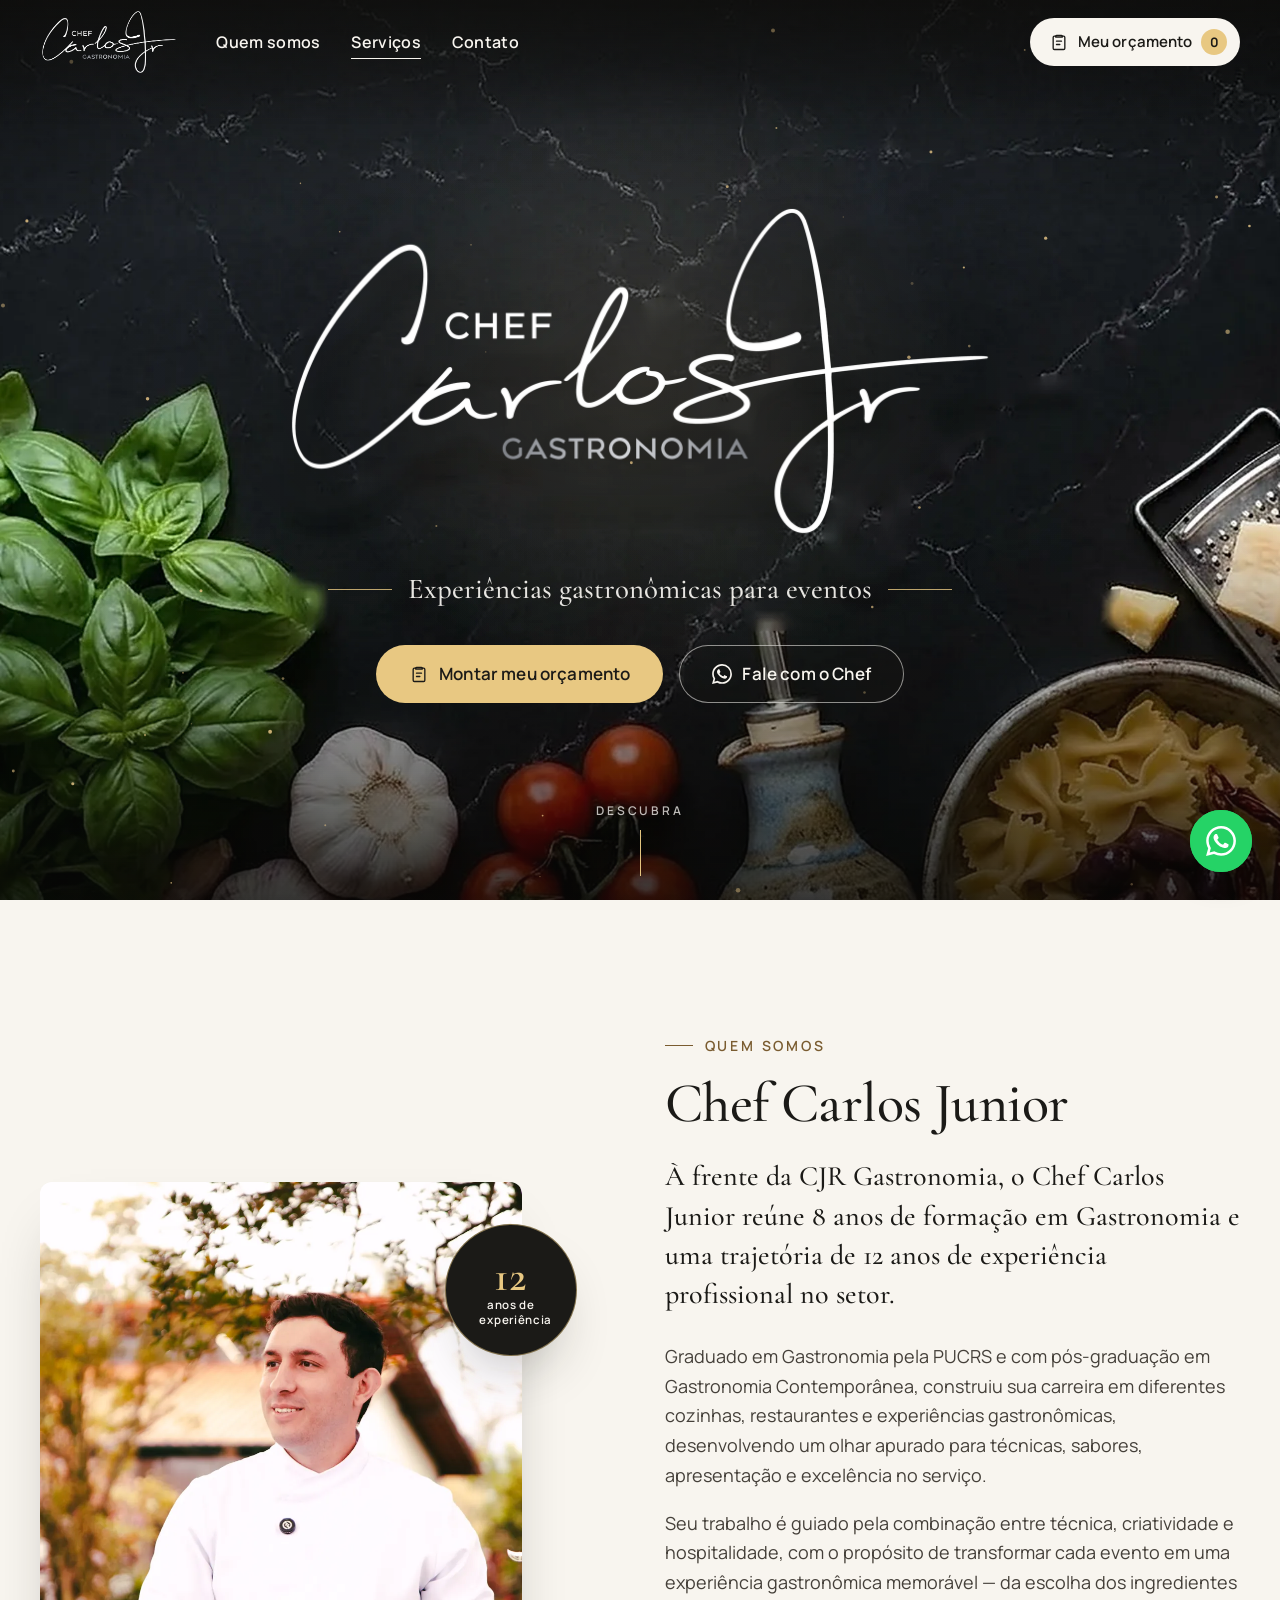
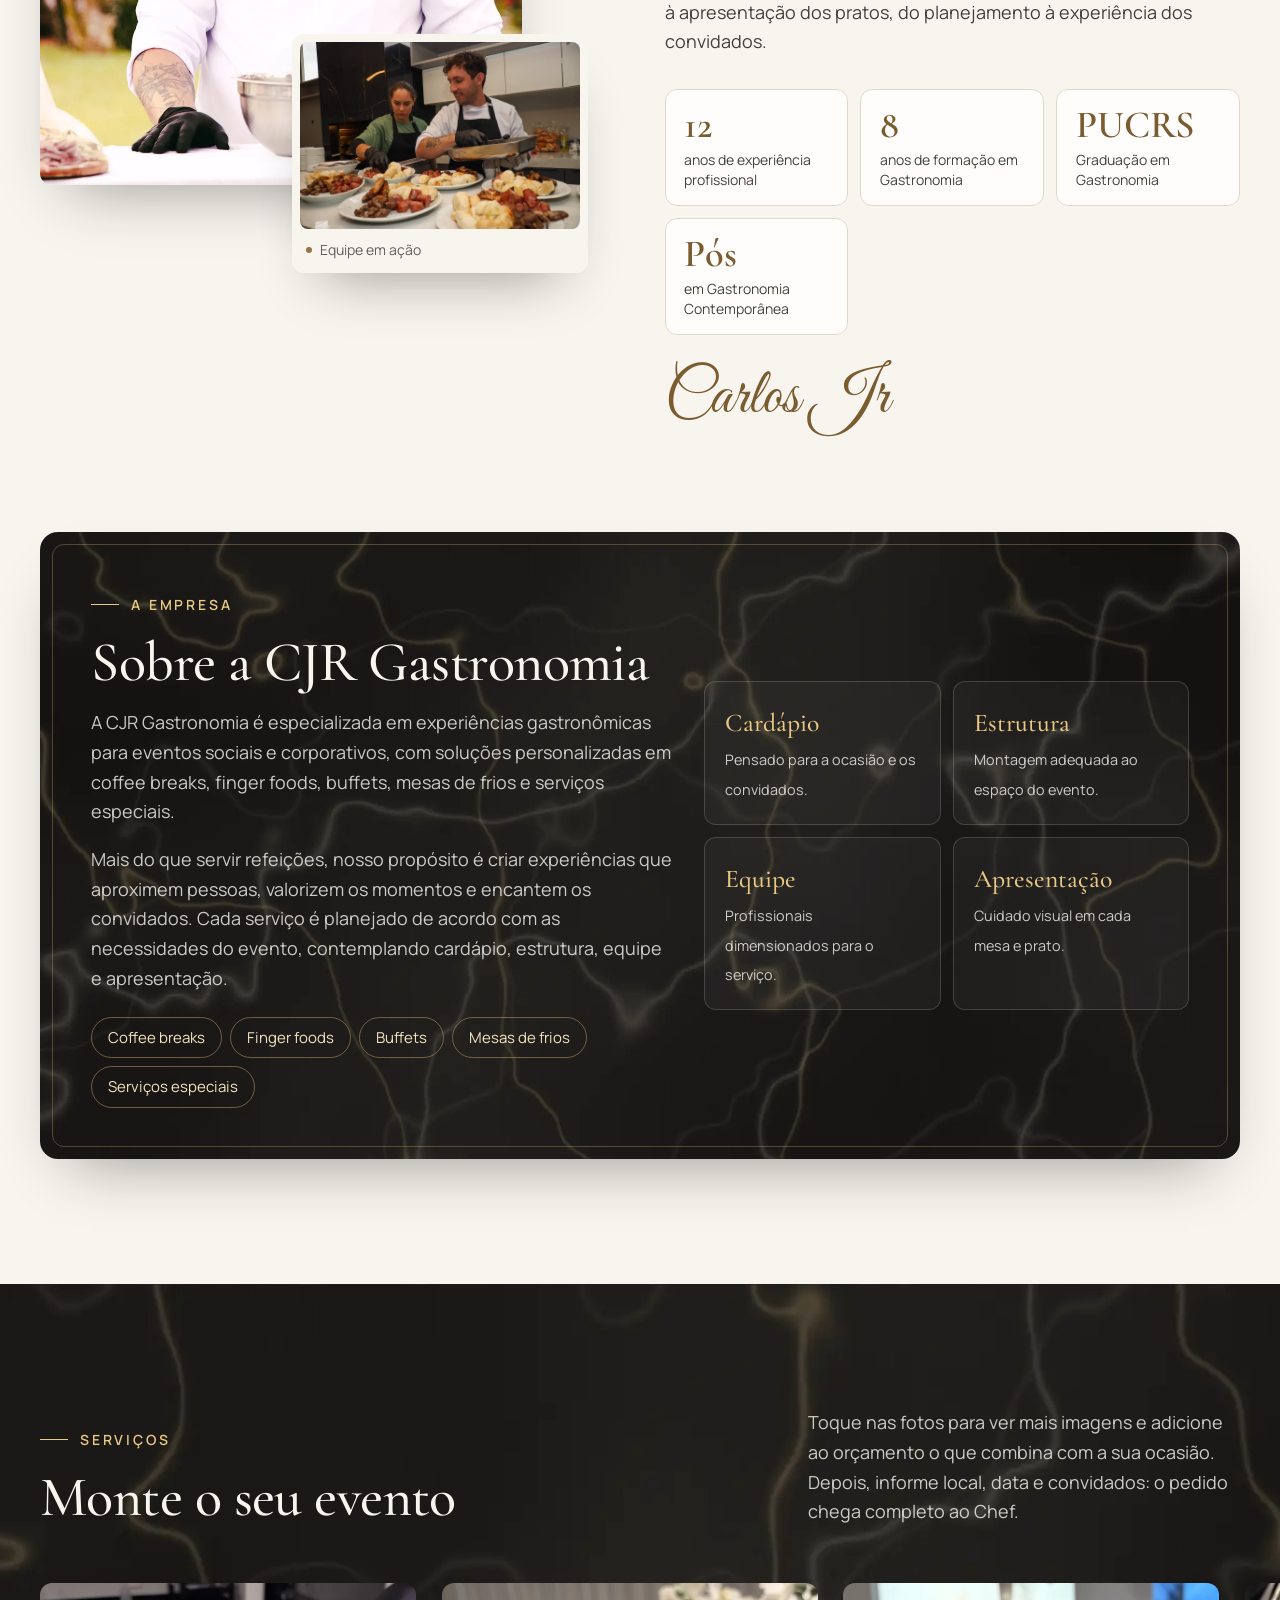
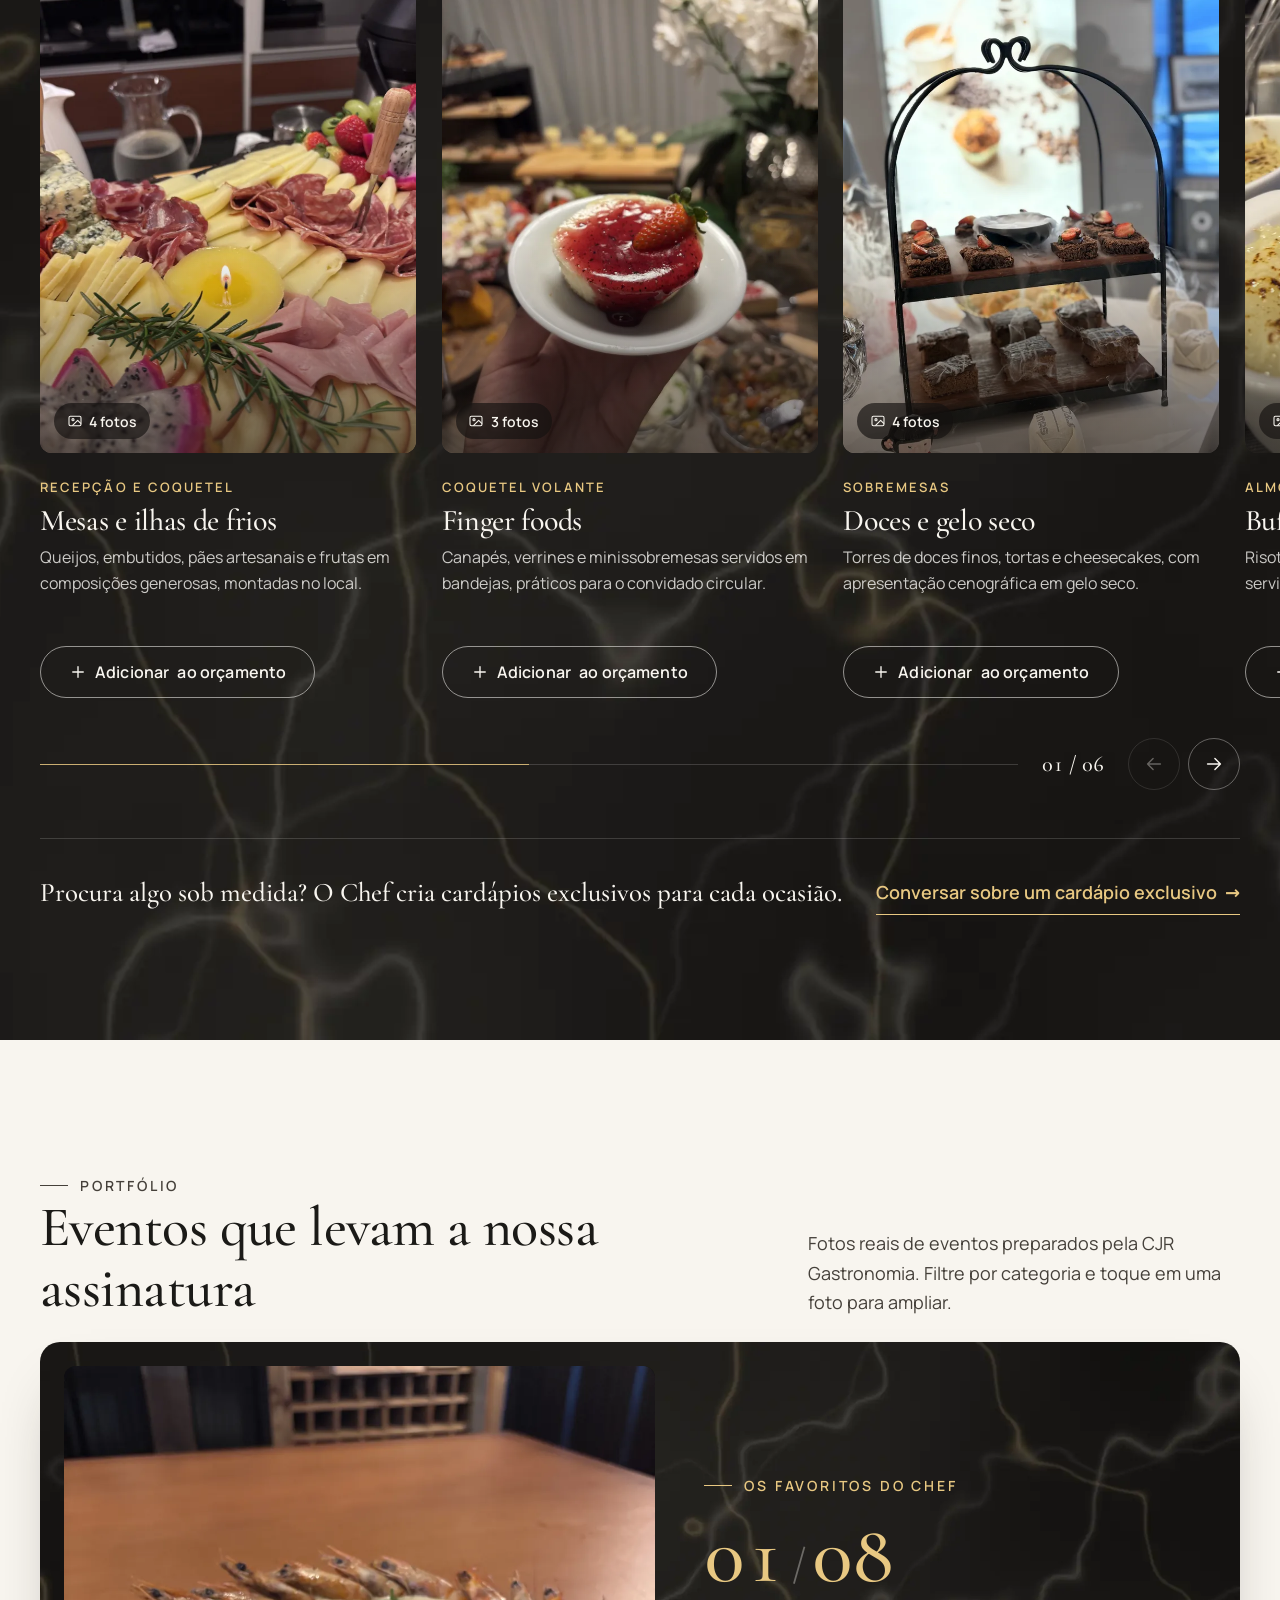
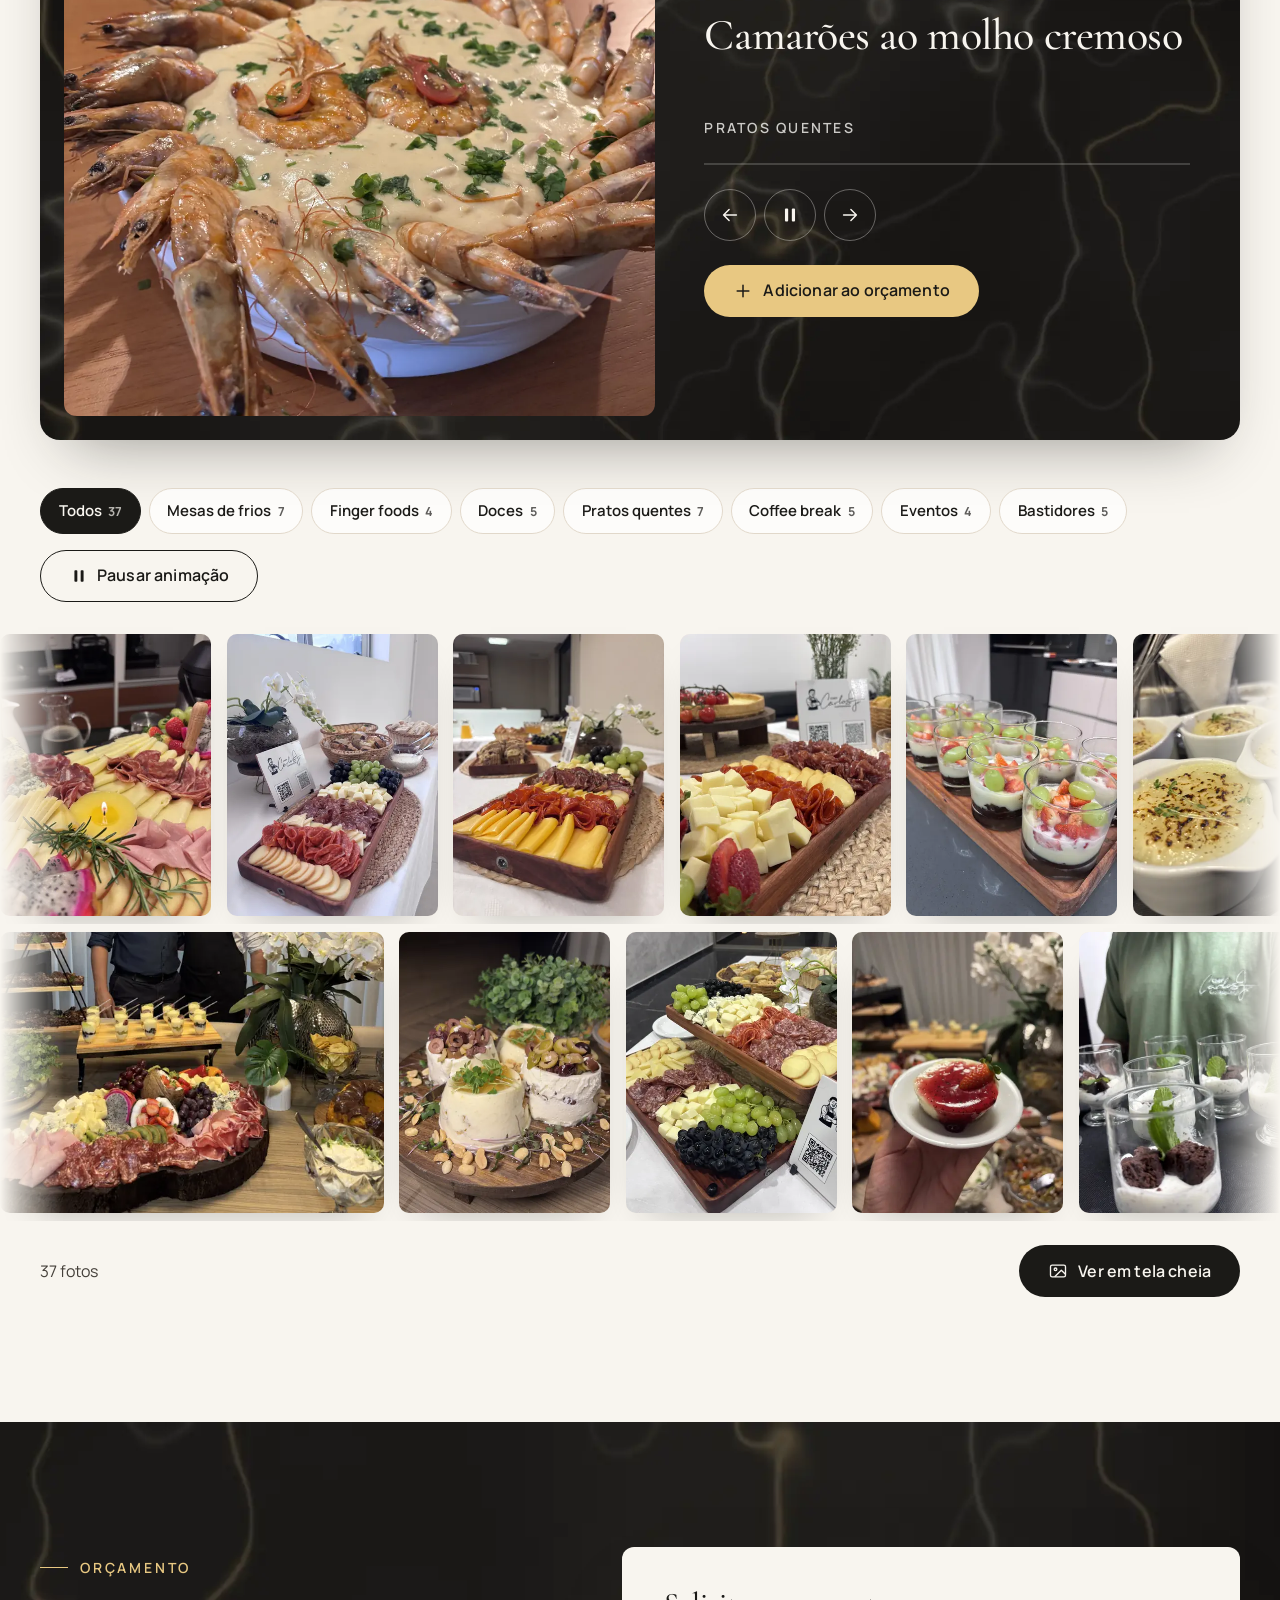
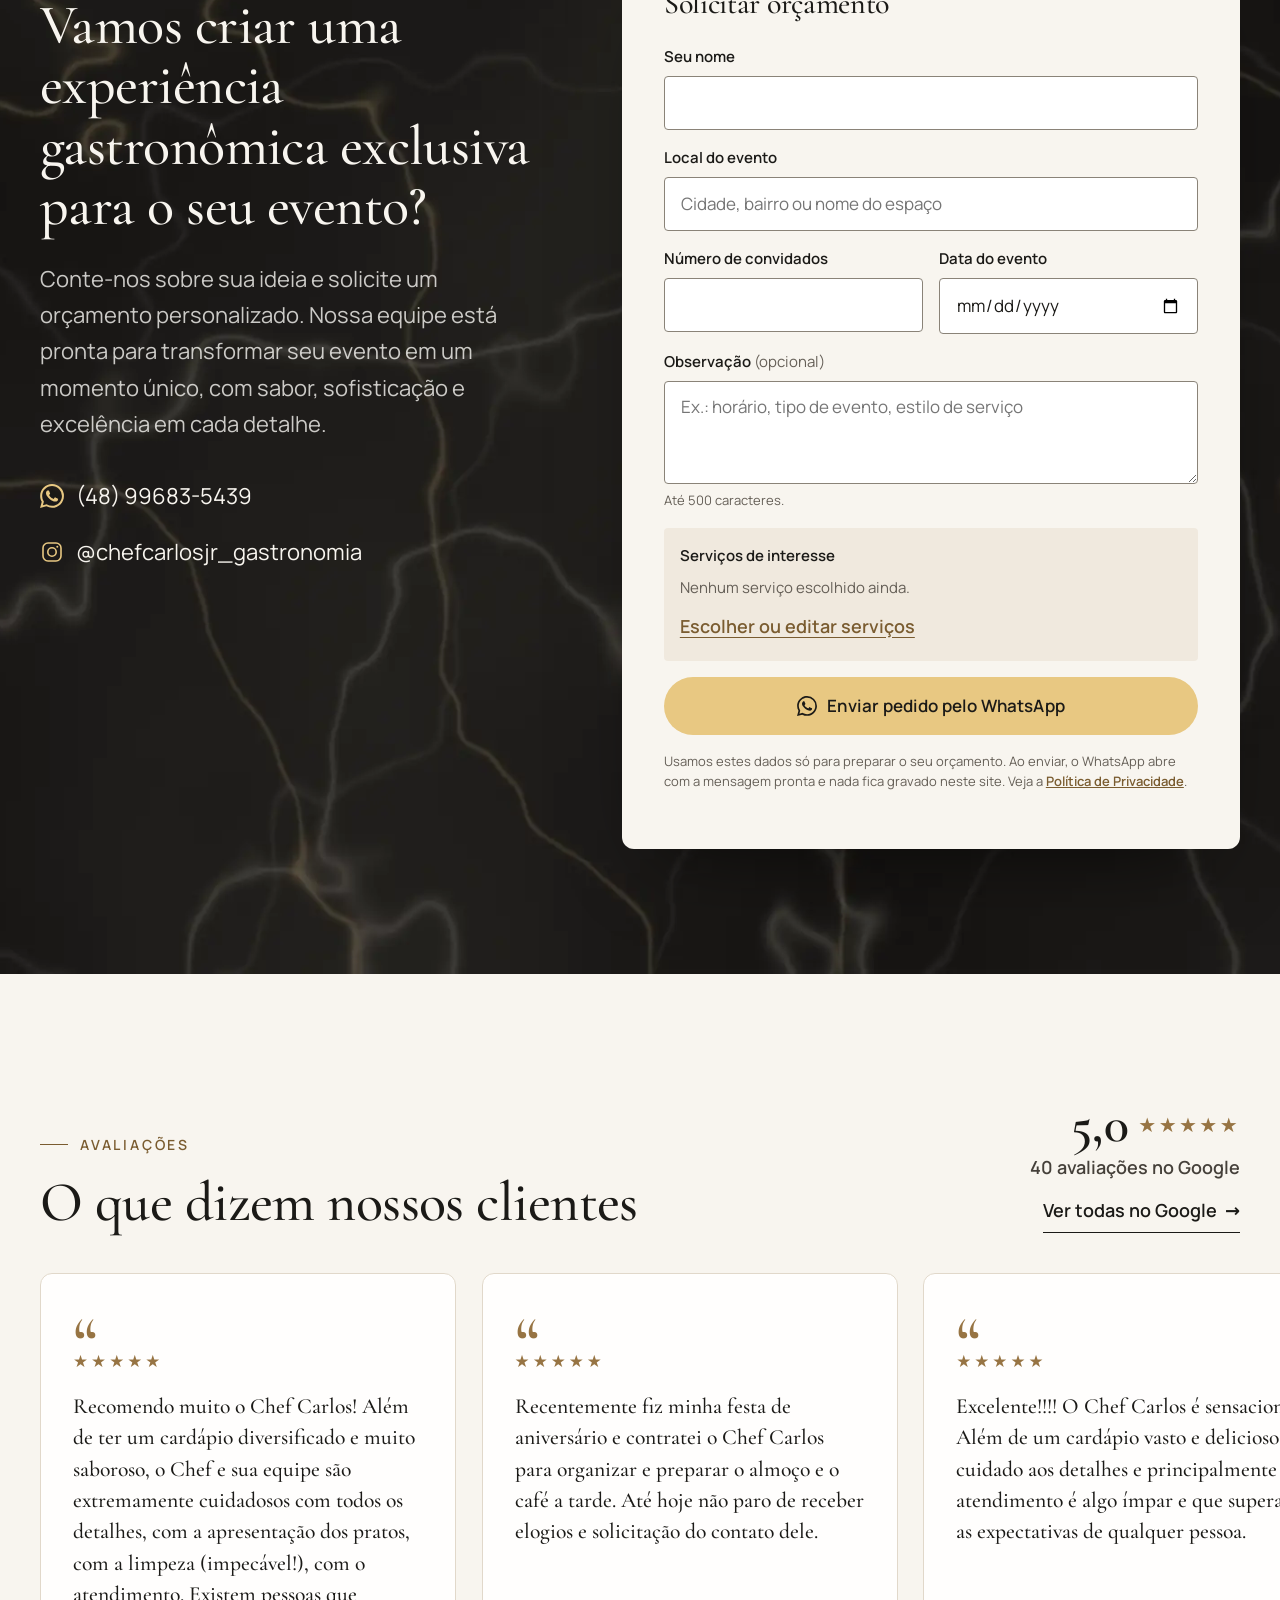
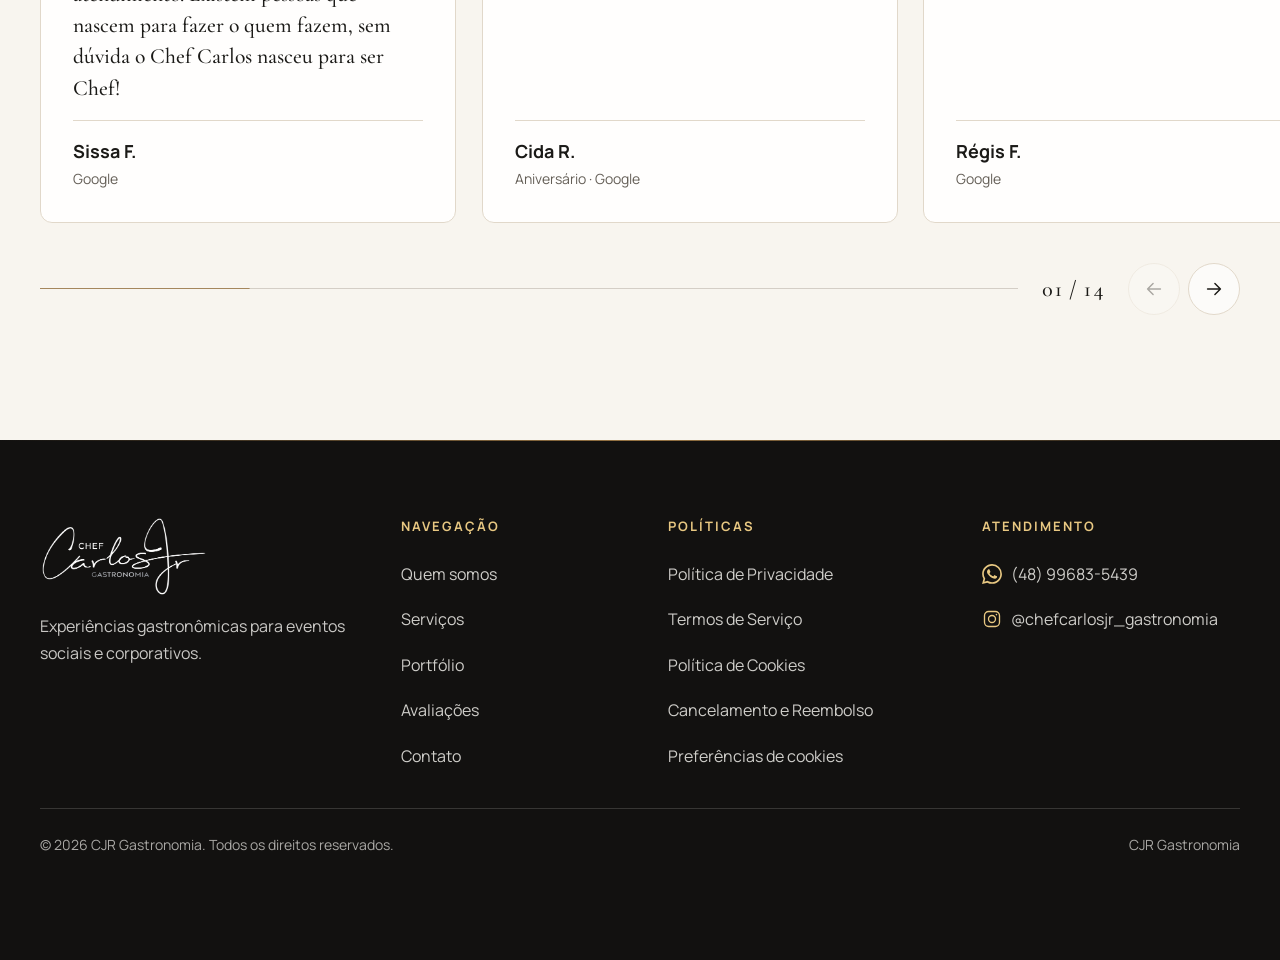
==== commit a6184d4a: "feat: hero oficial, portfólio interativo, avaliações reais e conformidade LGPD - Hero em mármore pre" ====
--- a/index.html
+++ b/index.html
@@ -3,49 +3,65 @@
 <head>
   <meta charset="utf-8">
   <meta name="viewport" content="width=device-width, initial-scale=1">
-  <title>Chef Carlos Jr Gastronomia · Buffet premium, finger foods e eventos</title>
-  <meta name="description" content="Buffet premium, ilhas de frios, finger foods e mesas de doces para eventos sociais e corporativos. Monte seu orçamento e fale direto com o Chef Carlos Jr pelo WhatsApp.">
-  <meta name="theme-color" content="#1d1b18">
+  <title>CJR Gastronomia · Chef Carlos Jr · Experiências gastronômicas para eventos</title>
+  <meta name="description" content="Coffee breaks, finger foods, buffets, mesas de frios e serviços especiais para eventos sociais e corporativos, com o Chef Carlos Junior. Monte seu orçamento e envie pelo WhatsApp.">
+  <meta name="theme-color" content="#1b1a17">
   <link rel="icon" href="assets/logo/favicon.svg" type="image/svg+xml">
-
-  <!-- Compartilhamento (troque pelo domínio final para URLs absolutas) -->
   <meta property="og:type" content="website">
   <meta property="og:locale" content="pt_BR">
-  <meta property="og:title" content="Chef Carlos Jr Gastronomia">
-  <meta property="og:description" content="Buffet premium, finger foods e eventos sociais e corporativos com a assinatura do Chef Carlos Jr.">
+  <meta property="og:title" content="CJR Gastronomia · Chef Carlos Jr">
+  <meta property="og:description" content="Experiências gastronômicas para eventos sociais e corporativos.">
   <meta property="og:image" content="assets/img/og-image.jpg">
 
-  <script>document.documentElement.classList.replace('no-js', 'js');</script>
-
-  <link rel="preconnect" href="https://fonts.googleapis.com">
-  <link rel="preconnect" href="https://fonts.gstatic.com" crossorigin>
-  <link href="https://fonts.googleapis.com/css2?family=Cormorant+Garamond:ital,wght@0,500;0,600;1,500&family=Great+Vibes&family=Manrope:wght@400;500;600;700&display=swap" rel="stylesheet">
-  <link rel="preload" as="image" href="assets/img/hero.webp" media="(min-width: 701px), (orientation: landscape)">
-  <link rel="preload" as="image" href="assets/img/hero-mobile.webp" media="(max-width: 700px) and (orientation: portrait)">
-  <link rel="stylesheet" href="assets/css/styles.css">
+  <script>
+    document.documentElement.classList.replace('no-js', 'js');
+    // Abertura com o logo: só na primeira página da visita.
+    try { if (sessionStorage.getItem('cjr-intro')) document.documentElement.classList.add('intro-seen'); } catch (e) {}
+    window.__introStart = Date.now();
+    setTimeout(function () { var i = document.getElementById('intro'); if (i) i.classList.add('is-done'); }, 4500);
+    // Segurança: se os scripts falharem, o conteúdo aparece mesmo assim.
+    setTimeout(function () { if (!(window.ChefSite && window.ChefSite.ready)) document.documentElement.classList.add('reveal-off'); }, 3000);
+  </script>
+  <link rel="preload" as="image" href="assets/img/hero-marmore.webp" media="(min-aspect-ratio: 3/4)">
+  <link rel="preload" as="image" href="assets/img/hero-marmore-mobile.webp" media="(max-aspect-ratio: 3/4)">
+  <link rel="preload" as="font" type="font/woff2" href="assets/fonts/manrope-normal-400_700.woff2" crossorigin>
+  <link rel="stylesheet" href="assets/css/fonts.css">
+  <link rel="stylesheet" href="assets/css/base.css">
+  <link rel="stylesheet" href="assets/css/layout.css">
+  <link rel="stylesheet" href="assets/css/components.css">
+  <link rel="stylesheet" href="assets/css/home.css">
 
   <script src="assets/js/config.js" defer></script>
+  <script src="assets/js/portfolio-data.js" defer></script>
+  <script src="assets/js/consent.js" defer></script>
   <script src="assets/js/whatsapp.js" defer></script>
+  <script src="assets/js/leadform.js" defer></script>
   <script src="assets/js/quote.js" defer></script>
   <script src="assets/js/carousel.js" defer></script>
   <script src="assets/js/lightbox.js" defer></script>
-  <script src="assets/js/form.js" defer></script>
+  <script src="assets/js/portfolio.js" defer></script>
+  <script src="assets/js/reviews.js" defer></script>
+  <script src="assets/js/effects.js" defer></script>
   <script src="assets/js/main.js" defer></script>
 
   <script type="application/ld+json">
   {
     "@context": "https://schema.org",
     "@type": "FoodEstablishment",
-    "name": "Chef Carlos Jr Gastronomia",
-    "description": "Buffet premium, finger foods e eventos sociais e corporativos.",
+    "name": "CJR Gastronomia",
+    "alternateName": "Chef Carlos Jr Gastronomia",
+    "description": "Experiências gastronômicas para eventos sociais e corporativos: coffee breaks, finger foods, buffets, mesas de frios e serviços especiais.",
     "telephone": "+55 48 99683-5439",
-    "servesCuisine": "Gastronomia autoral",
+    "founder": { "@type": "Person", "name": "Carlos Junior", "jobTitle": "Chef" },
     "sameAs": ["https://www.instagram.com/chefcarlosjr_gastronomia/"]
   }
   </script>
 </head>
 <body>
-  <!-- Ícones (sprite SVG reutilizado com <use href="#i-...">) -->
+  <div class="intro" id="intro" aria-hidden="true">
+    <img class="intro__logo" src="assets/logo/logo-claro-hd.png" alt="" width="1448" height="700">
+    <span class="intro__line"></span>
+  </div>
   <svg class="sprite" aria-hidden="true" focusable="false">
     <symbol id="i-whatsapp" viewBox="0 0 24 24"><path fill="currentColor" d="M17.47 14.38c-.3-.15-1.76-.87-2.03-.97-.27-.1-.47-.15-.67.15-.2.3-.77.97-.94 1.16-.17.2-.35.22-.64.08-.3-.15-1.26-.47-2.39-1.48-.88-.79-1.48-1.76-1.65-2.06-.17-.3-.02-.46.13-.6.13-.14.3-.35.45-.52.15-.18.2-.3.3-.5.1-.2.05-.37-.03-.52-.07-.15-.67-1.61-.92-2.2-.24-.58-.49-.5-.67-.51h-.57c-.2 0-.52.07-.8.37-.27.3-1.04 1.02-1.04 2.48s1.07 2.88 1.21 3.07c.15.2 2.1 3.2 5.08 4.49.71.3 1.26.49 1.7.63.71.22 1.36.19 1.87.12.57-.09 1.76-.72 2-1.42.25-.7.25-1.29.18-1.41-.08-.13-.27-.2-.57-.35m-5.42 7.4h-.01a9.87 9.87 0 0 1-5.03-1.38l-.36-.21-3.74.98 1-3.65-.24-.37a9.86 9.86 0 0 1-1.51-5.26c0-5.45 4.44-9.88 9.89-9.88 2.64 0 5.12 1.03 6.99 2.9a9.83 9.83 0 0 1 2.89 6.99c0 5.45-4.44 9.88-9.88 9.88m8.41-18.3A11.82 11.82 0 0 0 12.05 0C5.5 0 .16 5.34.16 11.89c0 2.1.55 4.14 1.59 5.95L.06 24l6.3-1.65a11.88 11.88 0 0 0 5.69 1.45h.01c6.55 0 11.89-5.34 11.89-11.89a11.82 11.82 0 0 0-3.48-8.41Z"/></symbol>
     <symbol id="i-instagram" viewBox="0 0 24 24" fill="none" stroke="currentColor" stroke-width="1.6"><rect x="3" y="3" width="18" height="18" rx="5"/><circle cx="12" cy="12" r="4.2"/><circle cx="17.3" cy="6.7" r="1" fill="currentColor" stroke="none"/></symbol>
@@ -56,34 +72,36 @@
     <symbol id="i-photos" viewBox="0 0 24 24" fill="none" stroke="currentColor" stroke-width="1.6" stroke-linejoin="round"><rect x="3" y="5" width="18" height="14" rx="2"/><circle cx="9" cy="10" r="1.6"/><path d="M21 16l-5-5-8 8"/></symbol>
     <symbol id="i-plus" viewBox="0 0 24 24" fill="none" stroke="currentColor" stroke-width="1.8" stroke-linecap="round"><path d="M12 5v14M5 12h14"/></symbol>
     <symbol id="i-check" viewBox="0 0 24 24" fill="none" stroke="currentColor" stroke-width="1.8" stroke-linecap="round" stroke-linejoin="round"><path d="M5 12.5l4.5 4.5L19 7.5"/></symbol>
+    <symbol id="i-pause" viewBox="0 0 24 24" fill="currentColor"><rect x="6.5" y="5" width="3.5" height="14" rx="1"/><rect x="14" y="5" width="3.5" height="14" rx="1"/></symbol>
   </svg>
 
   <a class="skip-link" href="#conteudo">Pular para o conteúdo</a>
+  <div class="ambient" aria-hidden="true"><span></span><span></span><span></span></div>
+  <div class="cursor-glow" aria-hidden="true"></div>
 
   <!-- ===================== CABEÇALHO ===================== -->
   <header class="site-header" data-header>
     <div class="container site-header__inner">
-      <a class="brand" href="#inicio" aria-label="Chef Carlos Jr Gastronomia, voltar ao início">
-        <img class="brand__logo brand__logo--light" src="assets/logo/logo-claro.png" alt="" width="520" height="251">
-        <img class="brand__logo brand__logo--dark" src="assets/logo/logo-escuro.png" alt="" width="520" height="251">
-      </a>
-
-      <nav class="main-nav" id="main-nav" aria-label="Menu principal">
-        <ul class="main-nav__list" role="list">
-          <li><a href="#sobre">Sobre</a></li>
-          <li><a href="#servicos">Serviços</a></li>
-          <li><a href="#avaliacoes">Avaliações</a></li>
-          <li data-feature="workshops" hidden><a href="#workshops">Workshops</a></li>
-          <li data-feature="cursos" hidden><a href="#cursos">Cursos</a></li>
-          <li><a href="#contato">Contato</a></li>
-        </ul>
-      </nav>
-
+      <div class="site-header__left">
+        <a class="brand" href="#inicio" aria-label="CJR Gastronomia, ir para o início">
+          <img class="brand__logo brand__logo--light" src="assets/logo/logo-claro.png" alt="" width="520" height="251">
+          <img class="brand__logo brand__logo--dark" src="assets/logo/logo-escuro.png" alt="" width="520" height="251">
+        </a>
+        <nav class="main-nav" id="main-nav" aria-label="Menu principal">
+          <ul class="main-nav__list" role="list">
+            <li><a href="#quem-somos">Quem somos</a></li>
+            <li><a href="#servicos">Serviços</a></li>
+            <li data-feature="workshops" hidden><a href="#workshops">Workshops</a></li>
+            <li data-feature="cursos" hidden><a href="#cursos">Cursos</a></li>
+            <li><a href="contato.html">Contato</a></li>
+          </ul>
+        </nav>
+      </div>
       <div class="site-header__actions">
         <button class="btn btn--quote" type="button" data-quote-open aria-controls="quote-drawer" aria-expanded="false">
           <svg aria-hidden="true"><use href="#i-list"/></svg>
           <span class="btn--quote__label">Meu orçamento</span>
-          <span class="quote-count" data-quote-count-badge><span data-quote-count>0</span><span class="sr-only"> itens</span></span>
+          <span class="quote-count" data-quote-count-badge><span data-quote-count>0</span><span class="sr-only" data-quote-count-label> serviços</span></span>
         </button>
         <button class="menu-toggle" type="button" aria-controls="main-nav" aria-expanded="false" data-menu-toggle>
           <span class="sr-only" data-menu-label>Abrir menu</span>
@@ -95,118 +113,126 @@
 
   <main id="conteudo">
     <!-- ===================== HERO ===================== -->
-    <section class="hero" id="inicio" aria-labelledby="hero-title">
+    <section class="hero" id="inicio" aria-labelledby="hero-title" data-hero>
       <div class="hero__media" aria-hidden="true">
         <picture>
-          <source media="(max-width: 700px) and (orientation: portrait)" srcset="assets/img/hero-mobile.webp">
-          <img class="hero__poster" src="assets/img/hero.webp" alt="" width="1920" height="1080" fetchpriority="high">
+          <source media="(max-aspect-ratio: 3/4)" srcset="assets/img/hero-marmore-mobile.webp">
+          <img class="hero__bg" src="assets/img/hero-marmore.webp" alt="" width="2048" height="1756" fetchpriority="high">
         </picture>
-        <!-- Vídeo em loop: informe o arquivo em assets/js/config.js (heroVideo). Sem vídeo, a foto acima fica como fundo. -->
         <video class="hero__video" muted loop playsinline preload="none" data-hero-video></video>
       </div>
-      <div class="hero__overlay" aria-hidden="true"></div>
-
-      <div class="container hero__content">
-        <p class="eyebrow eyebrow--light reveal">Buffet premium · Finger foods · Eventos</p>
-        <h1 class="hero__title reveal" id="hero-title" style="--delay: .1s">
-          Alta gastronomia para receber bem
-          <span class="script">pelo Chef Carlos Jr</span>
+      <div class="hero__vignette" aria-hidden="true"></div>
+      <div class="hero__spot" aria-hidden="true"></div>
+      <canvas class="hero__dust" data-hero-dust aria-hidden="true"></canvas>
+
+      <div class="hero__content">
+        <h1 class="hero__title" id="hero-title">
+          <span class="sr-only">Chef Carlos Jr Gastronomia</span>
+          <span class="hero__logo" aria-hidden="true">
+            <img class="hero__logo-img" src="assets/logo/logo-claro-hd.png" alt="" width="1448" height="700">
+            <span class="hero__logo-shine"></span>
+          </span>
         </h1>
-        <p class="hero__lead reveal" style="--delay: .2s">Ilhas de frios, finger foods e mesas autorais para eventos sociais e corporativos, com montagem impecável e atendimento direto com o Chef.</p>
-        <div class="hero__actions reveal" style="--delay: .3s">
-          <a class="btn btn--gold btn--lg" href="https://wa.me/5548996835439" data-whatsapp data-message="Olá, Chef Carlos! Vim pelo site e gostaria de conversar sobre um evento.">
-            <svg aria-hidden="true"><use href="#i-whatsapp"/></svg>
-            Fale com o Chef
+        <p class="hero__tagline reveal" style="--delay: 1.2s">Experiências gastronômicas para eventos</p>
+        <div class="hero__actions reveal" style="--delay: 1.45s">
+          <button class="btn btn--gold btn--lg" type="button" data-quote-open aria-controls="quote-drawer" aria-expanded="false">
+            <svg aria-hidden="true"><use href="#i-list"/></svg>Montar meu orçamento
+          </button>
+          <a class="btn btn--ghost-light btn--lg" href="https://wa.me/5548996835439" data-whatsapp data-cta="hero-whatsapp">
+            <svg aria-hidden="true"><use href="#i-whatsapp"/></svg>Fale com o Chef
           </a>
-          <a class="link-arrow link-arrow--light" href="#servicos">Conheça os serviços</a>
-        </div>
-      </div>
-
-      <a class="hero__scroll" href="#sobre" aria-label="Ir para a seção Sobre"><span></span></a>
-    </section>
-
-    <!-- ===================== SOBRE ===================== -->
-    <section class="section about" id="sobre" aria-labelledby="about-title">
+        </div>
+      </div>
+      <a class="hero__scroll" href="#quem-somos">Descubra<span aria-hidden="true"></span></a>
+    </section>
+
+    <!-- ===================== QUEM SOMOS ===================== -->
+    <section class="section about" id="quem-somos" aria-labelledby="about-title">
+      <svg class="vein" viewBox="0 0 760 420" aria-hidden="true" focusable="false"><path pathLength="1" d="M8 400 C 150 330 210 360 318 262 S 520 118 752 36"/><path pathLength="1" d="M70 416 C 210 372 300 388 420 304 S 610 196 744 168" opacity=".55"/></svg>
       <div class="container about__grid">
         <div class="about__media">
           <figure class="about__portrait reveal">
-            <img src="assets/img/chef.webp" alt="Chef Carlos Jr de dólmã branco, sorrindo, durante um evento ao ar livre" width="960" height="1200" loading="lazy">
+            <img src="assets/img/chef.webp" alt="Chef Carlos Junior de dólmã branco, sorrindo, durante um evento ao ar livre" width="960" height="1200" loading="lazy">
           </figure>
           <figure class="about__team reveal" style="--delay: .2s">
-            <img src="assets/img/equipe.webp" alt="Chef Carlos Jr e sua equipe montando as travessas na cozinha" width="1200" height="800" loading="lazy">
+            <img src="assets/img/equipe.webp" alt="Chef Carlos Junior e sua equipe finalizando as travessas na cozinha" width="1200" height="800" loading="lazy">
             <figcaption>Equipe em ação</figcaption>
           </figure>
+          <p class="about__badge reveal" style="--delay: .35s"><span><strong data-count="12">12</strong>anos de experiência</span></p>
         </div>
 
         <div class="about__text">
-          <p class="eyebrow reveal">O Chef</p>
-          <h2 class="section-title reveal" id="about-title">Técnica de alta gastronomia, cuidado de anfitrião</h2>
-          <p class="reveal">O Chef Carlos Jr leva a cada evento o rigor da cozinha profissional e a atenção de quem recebe em casa. Do cardápio à montagem, cada detalhe é pensado para que você aproveite a sua festa com tranquilidade.</p>
-          <p class="reveal">As preparações são artesanais, com ingredientes selecionados, e chegam à mesa com apresentação de restaurante: ilhas de frios generosas, finger foods delicados e mesas que encantam à primeira vista.</p>
-
-          <ul class="pillars" role="list">
-            <li class="reveal">
-              <span class="pillars__num" aria-hidden="true">01</span>
-              <div>
-                <h3>Preparo artesanal</h3>
-                <p>Receitas autorais, produzidas especialmente para cada evento.</p>
-              </div>
-            </li>
-            <li class="reveal">
-              <span class="pillars__num" aria-hidden="true">02</span>
-              <div>
-                <h3>Montagem impecável</h3>
-                <p>Ilhas, mesas e bandejas montadas no local pela nossa equipe.</p>
-              </div>
-            </li>
-            <li class="reveal">
-              <span class="pillars__num" aria-hidden="true">03</span>
-              <div>
-                <h3>Atendimento direto</h3>
-                <p>Você conversa com o próprio Chef, do cardápio ao último detalhe.</p>
-              </div>
-            </li>
+          <p class="eyebrow reveal">Quem somos</p>
+          <h2 class="section-title reveal" id="about-title">Chef Carlos Junior</h2>
+          <p class="about__lead reveal">À frente da CJR Gastronomia, o Chef Carlos Junior reúne 8 anos de formação em Gastronomia e uma trajetória de 12 anos de experiência profissional no setor.</p>
+          <p class="reveal">Graduado em Gastronomia pela PUCRS e com pós-graduação em Gastronomia Contemporânea, construiu sua carreira em diferentes cozinhas, restaurantes e experiências gastronômicas, desenvolvendo um olhar apurado para técnicas, sabores, apresentação e excelência no serviço.</p>
+          <p class="reveal">Seu trabalho é guiado pela combinação entre técnica, criatividade e hospitalidade, com o propósito de transformar cada evento em uma experiência gastronômica memorável — da escolha dos ingredientes à apresentação dos pratos, do planejamento à experiência dos convidados.</p>
+          <ul class="stats reveal" role="list">
+            <li><strong data-count="12">12</strong><span>anos de experiência profissional</span></li>
+            <li><strong data-count="8">8</strong><span>anos de formação em Gastronomia</span></li>
+            <li><strong>PUCRS</strong><span>Graduação em Gastronomia</span></li>
+            <li><strong>Pós</strong><span>em Gastronomia Contemporânea</span></li>
           </ul>
           <p class="signature reveal" aria-hidden="true">Carlos Jr</p>
         </div>
       </div>
-    </section>
-
-    <!-- ===================== SERVIÇOS (carrossel + galeria) ===================== -->
-    <section class="section services" id="servicos" aria-labelledby="services-title">
+
+      <div class="container">
+        <div class="company on-dark reveal">
+          <div>
+            <p class="eyebrow">A empresa</p>
+            <h3>Sobre a CJR Gastronomia</h3>
+            <p>A CJR Gastronomia é especializada em experiências gastronômicas para eventos sociais e corporativos, com soluções personalizadas em coffee breaks, finger foods, buffets, mesas de frios e serviços especiais.</p>
+            <p>Mais do que servir refeições, nosso propósito é criar experiências que aproximem pessoas, valorizem os momentos e encantem os convidados. Cada serviço é planejado de acordo com as necessidades do evento, contemplando cardápio, estrutura, equipe e apresentação.</p>
+            <ul class="company__specialties" role="list" aria-label="Especialidades">
+              <li>Coffee breaks</li><li>Finger foods</li><li>Buffets</li><li>Mesas de frios</li><li>Serviços especiais</li>
+            </ul>
+          </div>
+          <ul class="company__pillars" role="list" aria-label="O que planejamos em cada evento">
+            <li><strong>Cardápio</strong><span>Pensado para a ocasião e os convidados.</span></li>
+            <li><strong>Estrutura</strong><span>Montagem adequada ao espaço do evento.</span></li>
+            <li><strong>Equipe</strong><span>Profissionais dimensionados para o serviço.</span></li>
+            <li><strong>Apresentação</strong><span>Cuidado visual em cada mesa e prato.</span></li>
+          </ul>
+        </div>
+      </div>
+    </section>
+
+    <!-- ===================== SERVIÇOS ===================== -->
+    <section class="section services on-dark" id="servicos" aria-labelledby="services-title">
       <div class="container services__head">
         <div>
-          <p class="eyebrow eyebrow--gold reveal">Serviços</p>
-          <h2 class="section-title section-title--light reveal" id="services-title">Monte o seu evento</h2>
-        </div>
-        <p class="services__intro reveal">Toque nas fotos para ver mais imagens e adicione ao orçamento o que combina com a sua ocasião. Você revisa tudo antes de enviar.</p>
+          <p class="eyebrow reveal">Serviços</p>
+          <h2 class="section-title reveal" id="services-title">Monte o seu evento</h2>
+        </div>
+        <p class="services__intro reveal">Toque nas fotos para ver mais imagens e adicione ao orçamento o que combina com a sua ocasião. Depois, informe local, data e convidados: o pedido chega completo ao Chef.</p>
       </div>
 
       <div class="carousel reveal" data-carousel>
         <ul class="carousel__track" role="list" data-carousel-track aria-label="Serviços">
-          <li class="service-card" data-service="frios" data-service-name="Ilhas de frios">
-            <button class="service-card__media" type="button" data-gallery-open aria-label="Ver fotos: Ilhas de frios">
+          <li class="service-card" data-service="frios">
+            <button class="service-card__media" type="button" data-gallery-open aria-label="Ver fotos: Mesas e ilhas de frios">
               <img src="assets/img/frios-capa.webp" alt="" width="720" height="900" loading="lazy">
               <span class="service-card__chip"><svg aria-hidden="true"><use href="#i-photos"/></svg>4 fotos</span>
             </button>
             <div class="service-card__body">
               <p class="service-card__tag">Recepção e coquetel</p>
-              <h3 class="service-card__title">Ilhas de frios</h3>
+              <h3 class="service-card__title">Mesas e ilhas de frios</h3>
               <p class="service-card__text">Queijos, embutidos, pães artesanais e frutas em composições generosas, montadas no local.</p>
-              <button class="btn btn--outline-light service-card__add" type="button" data-quote-add>
-                <span class="when-off"><svg aria-hidden="true"><use href="#i-plus"/></svg>Adicionar ao orçamento</span>
-                <span class="when-on"><svg aria-hidden="true"><use href="#i-check"/></svg>No seu orçamento</span>
+              <button class="btn btn--outline service-card__add" type="button" data-quote-add>
+                <span class="when-off"><svg aria-hidden="true"><use href="#i-plus"/></svg>Adicionar<span class="sr-only"> Mesas e ilhas de frios</span> ao orçamento</span>
+                <span class="when-on"><svg aria-hidden="true"><use href="#i-check"/></svg>No seu orçamento<span class="sr-only">: Mesas e ilhas de frios</span></span>
               </button>
             </div>
             <template data-gallery>
-              <img src="assets/img/frios-1.webp" alt="Ilha de frios com queijos, presuntos, frutas e alecrim">
-              <img src="assets/img/frios-2.webp" alt="Mesa de frios completa com doces em taças e arranjo de orquídeas">
+              <img src="assets/img/frios-1.webp" alt="Ilha de frios com queijos, presuntos, pitaia e ramos de alecrim">
+              <img src="assets/img/frios-2.webp" alt="Mesa de frios farta com queijos, embutidos e frutas">
               <img src="assets/img/frios-3.webp" alt="Tábua de embutidos, queijos e uvas ao lado do cartão do Chef">
               <img src="assets/img/frios-4.webp" alt="Terrines de queijo com azeitonas, castanhas e ervas frescas">
             </template>
           </li>
 
-          <li class="service-card" data-service="finger" data-service-name="Finger foods">
+          <li class="service-card" data-service="finger">
             <button class="service-card__media" type="button" data-gallery-open aria-label="Ver fotos: Finger foods">
               <img src="assets/img/finger-capa.webp" alt="" width="720" height="900" loading="lazy">
               <span class="service-card__chip"><svg aria-hidden="true"><use href="#i-photos"/></svg>3 fotos</span>
@@ -215,19 +241,19 @@
               <p class="service-card__tag">Coquetel volante</p>
               <h3 class="service-card__title">Finger foods</h3>
               <p class="service-card__text">Canapés, verrines e minissobremesas servidos em bandejas, práticos para o convidado circular.</p>
-              <button class="btn btn--outline-light service-card__add" type="button" data-quote-add>
-                <span class="when-off"><svg aria-hidden="true"><use href="#i-plus"/></svg>Adicionar ao orçamento</span>
-                <span class="when-on"><svg aria-hidden="true"><use href="#i-check"/></svg>No seu orçamento</span>
+              <button class="btn btn--outline service-card__add" type="button" data-quote-add>
+                <span class="when-off"><svg aria-hidden="true"><use href="#i-plus"/></svg>Adicionar<span class="sr-only"> Finger foods</span> ao orçamento</span>
+                <span class="when-on"><svg aria-hidden="true"><use href="#i-check"/></svg>No seu orçamento<span class="sr-only">: Finger foods</span></span>
               </button>
             </div>
             <template data-gallery>
-              <img src="assets/img/finger-1.webp" alt="Minicheesecake de frutas vermelhas servido em porção individual">
-              <img src="assets/img/finger-2.webp" alt="Verrines com creme, morangos e uvas sobre bandeja de madeira">
-              <img src="assets/img/finger-3.webp" alt="Garçonete servindo minissanduíches e sucos em bandeja">
+              <img src="assets/img/finger-1.webp" alt="Minicheesecake de frutas vermelhas em porção individual">
+              <img src="assets/img/finger-2.webp" alt="Verrines de creme com morangos e uvas sobre bandeja de madeira">
+              <img src="assets/img/finger-3.webp" alt="Verrines de brownie com creme e folhas de hortelã">
             </template>
           </li>
 
-          <li class="service-card" data-service="doces" data-service-name="Doces e gelo seco">
+          <li class="service-card" data-service="doces">
             <button class="service-card__media" type="button" data-gallery-open aria-label="Ver fotos: Doces e gelo seco">
               <img src="assets/img/doces-capa.webp" alt="" width="720" height="900" loading="lazy">
               <span class="service-card__chip"><svg aria-hidden="true"><use href="#i-photos"/></svg>4 fotos</span>
@@ -236,53 +262,53 @@
               <p class="service-card__tag">Sobremesas</p>
               <h3 class="service-card__title">Doces e gelo seco</h3>
               <p class="service-card__text">Torres de doces finos, tortas e cheesecakes, com apresentação cenográfica em gelo seco.</p>
-              <button class="btn btn--outline-light service-card__add" type="button" data-quote-add>
-                <span class="when-off"><svg aria-hidden="true"><use href="#i-plus"/></svg>Adicionar ao orçamento</span>
-                <span class="when-on"><svg aria-hidden="true"><use href="#i-check"/></svg>No seu orçamento</span>
+              <button class="btn btn--outline service-card__add" type="button" data-quote-add>
+                <span class="when-off"><svg aria-hidden="true"><use href="#i-plus"/></svg>Adicionar<span class="sr-only"> Doces e gelo seco</span> ao orçamento</span>
+                <span class="when-on"><svg aria-hidden="true"><use href="#i-check"/></svg>No seu orçamento<span class="sr-only">: Doces e gelo seco</span></span>
               </button>
             </div>
             <template data-gallery>
-              <img src="assets/img/doces-1.webp" alt="Torre de doces com efeito de gelo seco">
-              <img src="assets/img/doces-2.webp" alt="Cheesecake inteiro com calda de frutas vermelhas">
-              <img src="assets/img/doces-3.webp" alt="Bolo red velvet decorado com morangos">
-              <img src="assets/img/doces-4.webp" alt="Fatias de cheesecake servidas em pratos individuais">
+              <img src="assets/img/doces-1.webp" alt="Torre de doces finos com efeito de gelo seco">
+              <img src="assets/img/doces-2.webp" alt="Suporte de doces com fumaça de gelo seco">
+              <img src="assets/img/doces-3.webp" alt="Cheesecake inteiro com calda de frutas vermelhas">
+              <img src="assets/img/doces-4.webp" alt="Bolo red velvet decorado com morangos">
             </template>
           </li>
 
-          <li class="service-card" data-service="quentes" data-service-name="Pratos quentes">
-            <button class="service-card__media" type="button" data-gallery-open aria-label="Ver fotos: Pratos quentes">
+          <li class="service-card" data-service="quentes">
+            <button class="service-card__media" type="button" data-gallery-open aria-label="Ver fotos: Buffet de pratos quentes">
               <img src="assets/img/quentes-capa.webp" alt="" width="720" height="900" loading="lazy">
               <span class="service-card__chip"><svg aria-hidden="true"><use href="#i-photos"/></svg>4 fotos</span>
             </button>
             <div class="service-card__body">
               <p class="service-card__tag">Almoço e jantar</p>
-              <h3 class="service-card__title">Pratos quentes</h3>
-              <p class="service-card__text">Risotos, massas e gratinados finalizados na hora, servidos em réchauds ou empratados.</p>
-              <button class="btn btn--outline-light service-card__add" type="button" data-quote-add>
-                <span class="when-off"><svg aria-hidden="true"><use href="#i-plus"/></svg>Adicionar ao orçamento</span>
-                <span class="when-on"><svg aria-hidden="true"><use href="#i-check"/></svg>No seu orçamento</span>
+              <h3 class="service-card__title">Buffet de pratos quentes</h3>
+              <p class="service-card__text">Risotos, massas, frutos do mar e gratinados, servidos em réchauds ou empratados.</p>
+              <button class="btn btn--outline service-card__add" type="button" data-quote-add>
+                <span class="when-off"><svg aria-hidden="true"><use href="#i-plus"/></svg>Adicionar<span class="sr-only"> Buffet de pratos quentes</span> ao orçamento</span>
+                <span class="when-on"><svg aria-hidden="true"><use href="#i-check"/></svg>No seu orçamento<span class="sr-only">: Buffet de pratos quentes</span></span>
               </button>
             </div>
             <template data-gallery>
               <img src="assets/img/quentes-1.webp" alt="Gratinados individuais dourados com ervas">
-              <img src="assets/img/quentes-2.webp" alt="Risoto cremoso finalizado na frigideira">
-              <img src="assets/img/quentes-3.webp" alt="Capeletti em caldo servido em panela de ferro">
-              <img src="assets/img/quentes-4.webp" alt="Bowls individuais com arroz, legumes e carne">
+              <img src="assets/img/quentes-2.webp" alt="Prato de camarões com molho cremoso e salsinha">
+              <img src="assets/img/quentes-3.webp" alt="Risoto cremoso finalizado na frigideira">
+              <img src="assets/img/quentes-4.webp" alt="Capeletti em caldo servido em panela de ferro">
             </template>
           </li>
 
-          <li class="service-card" data-service="coffee" data-service-name="Coffee break corporativo">
-            <button class="service-card__media" type="button" data-gallery-open aria-label="Ver fotos: Coffee break corporativo">
+          <li class="service-card" data-service="coffee">
+            <button class="service-card__media" type="button" data-gallery-open aria-label="Ver fotos: Coffee break">
               <img src="assets/img/coffee-capa.webp" alt="" width="720" height="900" loading="lazy">
               <span class="service-card__chip"><svg aria-hidden="true"><use href="#i-photos"/></svg>4 fotos</span>
             </button>
             <div class="service-card__body">
-              <p class="service-card__tag">Empresas</p>
-              <h3 class="service-card__title">Coffee break corporativo</h3>
+              <p class="service-card__tag">Empresas e reuniões</p>
+              <h3 class="service-card__title">Coffee break</h3>
               <p class="service-card__text">Mesas completas para reuniões e confraternizações: pães, bolos, frios, frutas e bebidas.</p>
-              <button class="btn btn--outline-light service-card__add" type="button" data-quote-add>
-                <span class="when-off"><svg aria-hidden="true"><use href="#i-plus"/></svg>Adicionar ao orçamento</span>
-                <span class="when-on"><svg aria-hidden="true"><use href="#i-check"/></svg>No seu orçamento</span>
+              <button class="btn btn--outline service-card__add" type="button" data-quote-add>
+                <span class="when-off"><svg aria-hidden="true"><use href="#i-plus"/></svg>Adicionar<span class="sr-only"> Coffee break</span> ao orçamento</span>
+                <span class="when-on"><svg aria-hidden="true"><use href="#i-check"/></svg>No seu orçamento<span class="sr-only">: Coffee break</span></span>
               </button>
             </div>
             <template data-gallery>
@@ -293,25 +319,25 @@
             </template>
           </li>
 
-          <li class="service-card" data-service="showcooking" data-service-name="Show cooking">
+          <li class="service-card" data-service="showcooking">
             <button class="service-card__media" type="button" data-gallery-open aria-label="Ver fotos: Show cooking">
               <img src="assets/img/showcooking-capa.webp" alt="" width="720" height="900" loading="lazy">
               <span class="service-card__chip"><svg aria-hidden="true"><use href="#i-photos"/></svg>4 fotos</span>
             </button>
             <div class="service-card__body">
-              <p class="service-card__tag">Experiência</p>
+              <p class="service-card__tag">Serviço especial</p>
               <h3 class="service-card__title">Show cooking</h3>
               <p class="service-card__text">O Chef cozinha ao vivo diante dos convidados, com massas frescas e preparos interativos.</p>
-              <button class="btn btn--outline-light service-card__add" type="button" data-quote-add>
-                <span class="when-off"><svg aria-hidden="true"><use href="#i-plus"/></svg>Adicionar ao orçamento</span>
-                <span class="when-on"><svg aria-hidden="true"><use href="#i-check"/></svg>No seu orçamento</span>
+              <button class="btn btn--outline service-card__add" type="button" data-quote-add>
+                <span class="when-off"><svg aria-hidden="true"><use href="#i-plus"/></svg>Adicionar<span class="sr-only"> Show cooking</span> ao orçamento</span>
+                <span class="when-on"><svg aria-hidden="true"><use href="#i-check"/></svg>No seu orçamento<span class="sr-only">: Show cooking</span></span>
               </button>
             </div>
             <template data-gallery>
-              <img src="assets/img/showcooking-1.webp" alt="Chef Carlos Jr preparando massa fresca ao ar livre">
-              <img src="assets/img/showcooking-2.webp" alt="Chef Carlos Jr sorrindo enquanto cozinha diante dos convidados">
-              <img src="assets/img/showcooking-3.webp" alt="Chef Carlos Jr cortando massa fresca na máquina">
-              <img src="assets/img/showcooking-4.webp" alt="Chef Carlos Jr falando ao microfone durante um evento">
+              <img src="assets/img/showcooking-1.webp" alt="Chef Carlos Junior preparando massa fresca ao ar livre">
+              <img src="assets/img/showcooking-2.webp" alt="Chef Carlos Junior de dólmã branco em sua bancada">
+              <img src="assets/img/showcooking-3.webp" alt="Chef Carlos Junior cortando massa fresca na máquina">
+              <img src="assets/img/showcooking-4.webp" alt="Chef Carlos Junior falando ao microfone durante um evento">
             </template>
           </li>
         </ul>
@@ -328,276 +354,181 @@
 
       <div class="container services__foot reveal">
         <p>Procura algo sob medida? O Chef cria cardápios exclusivos para cada ocasião.</p>
-        <a class="link-arrow link-arrow--gold" href="https://wa.me/5548996835439" data-whatsapp data-message="Olá, Chef Carlos! Gostaria de um cardápio sob medida para o meu evento.">Conversar sobre um cardápio exclusivo</a>
-      </div>
-    </section>
-
-    <!-- ===================== AVALIAÇÕES ===================== -->
-    <section class="section reviews" id="avaliacoes" aria-labelledby="reviews-title">
-      <div class="container">
-        <div class="reviews__head">
-          <div>
-            <p class="eyebrow reveal">Avaliações</p>
-            <h2 class="section-title reveal" id="reviews-title">Quem provou, recomenda</h2>
+        <a class="link-arrow" href="https://wa.me/5548996835439" data-whatsapp data-cta="servicos-exclusivo" data-message="Olá, Chef Carlos! Gostaria de um cardápio sob medida para o meu evento.">Conversar sobre um cardápio exclusivo</a>
+      </div>
+    </section>
+
+    <!-- ===================== PORTFÓLIO ===================== -->
+    <section class="section portfolio" id="portfolio" aria-labelledby="portfolio-title" data-portfolio>
+      <svg class="vein" viewBox="0 0 760 420" aria-hidden="true" focusable="false"><path pathLength="1" d="M4 60 C 140 120 240 70 340 160 S 560 330 756 300"/><path pathLength="1" d="M30 20 C 170 90 280 40 390 120 S 600 270 740 250" opacity=".5"/></svg>
+      <div class="container portfolio__head">
+        <div>
+          <p class="eyebrow reveal">Portfólio</p>
+          <h2 class="section-title reveal" id="portfolio-title">Eventos que levam a nossa assinatura</h2>
+        </div>
+        <p class="reveal">Fotos reais de eventos preparados pela CJR Gastronomia. Filtre por categoria e toque em uma foto para ampliar.</p>
+      </div>
+      <div class="container spotlight reveal" data-spotlight aria-roledescription="carrossel" aria-label="Os favoritos do Chef">
+        <div class="spotlight__stage"><ul class="spotlight__slides" role="list" data-spotlight-slides></ul></div>
+        <div class="spotlight__info">
+          <p class="eyebrow">Os favoritos do Chef</p>
+          <p class="spotlight__count" aria-hidden="true"><span data-spotlight-current>01</span><span class="spotlight__sep">/</span><span data-spotlight-total>08</span></p>
+          <h3 class="spotlight__title" data-spotlight-title aria-live="polite"></h3>
+          <p class="spotlight__cat" data-spotlight-cat></p>
+          <div class="spotlight__progress" aria-hidden="true"><span data-spotlight-bar></span></div>
+          <div class="spotlight__controls">
+            <button class="icon-btn" type="button" data-spotlight-prev aria-label="Prato anterior"><svg aria-hidden="true"><use href="#i-arrow-left"/></svg></button>
+            <button class="icon-btn" type="button" data-spotlight-pause aria-pressed="false" aria-label="Pausar destaques"><svg aria-hidden="true"><use href="#i-pause"/></svg></button>
+            <button class="icon-btn" type="button" data-spotlight-next aria-label="Próximo prato"><svg aria-hidden="true"><use href="#i-arrow-right"/></svg></button>
           </div>
-          <div class="google-badge reveal">
-            <svg class="google-badge__logo" viewBox="0 0 48 48" aria-hidden="true"><path fill="#FFC107" d="M43.6 20.1H42V20H24v8h11.3C33.7 32.7 29.2 36 24 36c-6.6 0-12-5.4-12-12s5.4-12 12-12c3.1 0 5.8 1.2 8 3l5.7-5.7C34 6.1 29.3 4 24 4 13 4 4 13 4 24s9 20 20 20 20-9 20-20c0-1.3-.1-2.6-.4-3.9z"/><path fill="#FF3D00" d="M6.3 14.7l6.6 4.8C14.7 15.1 19 12 24 12c3.1 0 5.8 1.2 8 3l5.7-5.7C34 6.1 29.3 4 24 4 16.3 4 9.7 8.3 6.3 14.7z"/><path fill="#4CAF50" d="M24 44c5.2 0 9.9-2 13.4-5.2l-6.2-5.2A11.9 11.9 0 0 1 24 36c-5.2 0-9.6-3.3-11.3-7.9l-6.5 5C9.5 39.6 16.2 44 24 44z"/><path fill="#1976D2" d="M43.6 20.1H42V20H24v8h11.3a12 12 0 0 1-4.1 5.6l6.2 5.2C37 39.2 44 34 44 24c0-1.3-.1-2.6-.4-3.9z"/></svg>
-            <div>
-              <p class="google-badge__label">Avaliações no Google</p>
-              <a class="google-badge__link" href="#" data-google-reviews target="_blank" rel="noopener" hidden>Ver todas as avaliações</a>
-            </div>
-          </div>
-        </div>
-
-        <!--
-          SUBSTITUIR: os três depoimentos abaixo são EXEMPLOS de layout.
-          Cole aqui avaliações reais do Perfil da Empresa no Google (nome, texto e tipo de evento)
-          e remova o atributo data-sample e o selo "Exemplo" de cada cartão.
-        -->
-        <ul class="reviews__list" role="list">
-          <li class="review-card reveal" data-sample>
-            <span class="badge-sample">Exemplo</span>
-            <p class="stars" role="img" aria-label="5 de 5 estrelas">★★★★★</p>
-            <blockquote class="review-card__quote"><p>A ilha de frios foi o assunto da festa. Tudo impecável, da montagem ao atendimento da equipe.</p></blockquote>
-            <div class="review-card__author">
-              <span class="avatar" aria-hidden="true">A</span>
-              <div>
-                <p class="review-card__name">Nome do cliente</p>
-                <p class="review-card__meta">Aniversário · Google</p>
-              </div>
-            </div>
-          </li>
-          <li class="review-card reveal" data-sample style="--delay: .1s">
-            <span class="badge-sample">Exemplo</span>
-            <p class="stars" role="img" aria-label="5 de 5 estrelas">★★★★★</p>
-            <blockquote class="review-card__quote"><p>Contratamos o coffee break para um evento da empresa. Pontualidade, capricho e muito sabor.</p></blockquote>
-            <div class="review-card__author">
-              <span class="avatar" aria-hidden="true">B</span>
-              <div>
-                <p class="review-card__name">Nome do cliente</p>
-                <p class="review-card__meta">Evento corporativo · Google</p>
-              </div>
-            </div>
-          </li>
-          <li class="review-card reveal" data-sample style="--delay: .2s">
-            <span class="badge-sample">Exemplo</span>
-            <p class="stars" role="img" aria-label="5 de 5 estrelas">★★★★★</p>
-            <blockquote class="review-card__quote"><p>Os finger foods estavam deliciosos e a mesa de doces com gelo seco encantou os convidados.</p></blockquote>
-            <div class="review-card__author">
-              <span class="avatar" aria-hidden="true">C</span>
-              <div>
-                <p class="review-card__name">Nome do cliente</p>
-                <p class="review-card__meta">Casamento · Google</p>
-              </div>
-            </div>
-          </li>
-        </ul>
-      </div>
-    </section>
-
-    <!-- ===================== RECURSO FUTURO: WORKSHOPS CORPORATIVOS =====================
-         Oculto. Para exibir: assets/js/config.js → features.workshops = true
-         Mapa: incorpore um Google My Maps (iframe) ou Leaflet dentro de [data-company-map]
-         e liste as empresas atendidas em [data-company-list]. -->
+          <button class="btn btn--gold" type="button" data-quote-add><svg aria-hidden="true"><use href="#i-plus"/></svg><span data-spotlight-add>Adicionar ao orçamento</span></button>
+        </div>
+      </div>
+      <div class="container portfolio__toolbar reveal">
+        <div class="filters" role="group" aria-label="Filtrar fotos por categoria" data-portfolio-filters></div>
+        <button class="btn btn--outline portfolio__pause" type="button" aria-pressed="false" data-portfolio-pause>
+          <svg aria-hidden="true"><use href="#i-pause"/></svg><span data-portfolio-pause-label>Pausar animação</span>
+        </button>
+      </div>
+      <div class="marquee" aria-label="Fotos do portfólio, primeira faixa" role="region"><ul class="marquee__track" role="list"></ul></div>
+      <div class="marquee marquee--reverse" aria-label="Fotos do portfólio, segunda faixa" role="region"><ul class="marquee__track" role="list"></ul></div>
+      <div class="container portfolio__foot">
+        <p class="portfolio__count" aria-live="polite" data-portfolio-count></p>
+        <button class="btn btn--dark" type="button" data-portfolio-all><svg aria-hidden="true"><use href="#i-photos"/></svg>Ver em tela cheia</button>
+      </div>
+    </section>
+
+    <!-- ===================== RECURSO FUTURO: WORKSHOPS CORPORATIVOS (oculto) =====================
+         Para exibir: assets/js/config.js → features.workshops = true.
+         Mapa: incorpore um Google My Maps (iframe) ou Leaflet em [data-company-map] e liste as empresas em [data-company-list]
+         (somente com autorização de cada empresa para uso do nome/marca). -->
     <section class="section workshops" id="workshops" data-feature="workshops" hidden aria-labelledby="workshops-title">
       <div class="container">
         <p class="eyebrow">Para empresas</p>
         <h2 class="section-title" id="workshops-title">Workshops corporativos</h2>
-        <p class="workshops__intro">Experiências gastronômicas conduzidas pelo Chef para integrar equipes, celebrar resultados e receber clientes.</p>
-        <div class="workshops__grid">
-          <div class="company-map" data-company-map role="img" aria-label="Mapa das empresas atendidas">
-            <p>Mapa das empresas atendidas</p>
+        <p class="lead">Experiências gastronômicas conduzidas pelo Chef para integrar equipes, celebrar resultados e receber clientes.</p>
+        <div class="company-map" data-company-map role="img" aria-label="Mapa das empresas atendidas"></div>
+        <ul class="chips" role="list" data-company-list></ul>
+        <a class="btn btn--dark" href="https://wa.me/5548996835439" data-whatsapp data-cta="workshops" data-message="Olá, Chef Carlos! Gostaria de uma proposta de workshop corporativo.">Solicitar proposta de workshop</a>
+      </div>
+    </section>
+
+    <!-- ===================== RECURSO FUTURO: CURSOS DO CHEF · HOTMART (oculto) =====================
+         Para exibir: assets/js/config.js → features.cursos = true.
+         Em cada curso, troque o href pelo link de checkout da Hotmart (https://pay.hotmart.com/XXXX). -->
+    <section class="section courses on-dark" id="cursos" data-feature="cursos" hidden aria-labelledby="courses-title">
+      <div class="container">
+        <p class="eyebrow">Aprenda com o Chef</p>
+        <h2 class="section-title" id="courses-title">Cursos do Chef</h2>
+        <ul class="chips" role="list"><li class="chip"><a href="#" rel="noopener">Nome do curso · Hotmart</a></li></ul>
+      </div>
+    </section>
+
+
+    <!-- ===================== ORÇAMENTO ===================== -->
+    <section class="section contact on-dark" id="orcamento" aria-labelledby="contact-title">
+      <div class="container contact__grid">
+        <div class="contact__intro">
+          <p class="eyebrow reveal">Orçamento</p>
+          <h2 class="section-title reveal" id="contact-title">Vamos criar uma experiência gastronômica exclusiva para o seu evento?</h2>
+          <p class="lead reveal">Conte-nos sobre sua ideia e solicite um orçamento personalizado. Nossa equipe está pronta para transformar seu evento em um momento único, com sabor, sofisticação e excelência em cada detalhe.</p>
+          <ul class="contact-list reveal" role="list">
+            <li><a href="https://wa.me/5548996835439" data-whatsapp data-cta="contato-direto"><svg aria-hidden="true"><use href="#i-whatsapp"/></svg>(48) 99683-5439</a></li>
+            <li><a href="https://www.instagram.com/chefcarlosjr_gastronomia/" target="_blank" rel="noopener" data-instagram><svg aria-hidden="true"><use href="#i-instagram"/></svg>@chefcarlosjr_gastronomia</a></li>
+          </ul>
+        </div>
+        <div class="form-card reveal">
+          <h3 class="form-card__title" id="form-inicio-title">Solicitar orçamento</h3>
+          <form id="form-inicio" data-lead-form data-show-services data-cta="form-inicio" aria-labelledby="form-inicio-title"></form>
+        </div>
+      </div>
+
+    </section>
+
+    <!-- ===================== AVALIAÇÕES ===================== -->
+    <section class="section reviews" id="avaliacoes" aria-labelledby="reviews-title" data-reviews>
+      <svg class="vein" viewBox="0 0 760 420" aria-hidden="true" focusable="false"><path pathLength="1" d="M10 300 C 180 240 260 300 380 210 S 590 70 752 110"/></svg>
+      <div class="container reviews__head">
+        <div>
+          <p class="eyebrow reveal">Avaliações</p>
+          <h2 class="section-title reveal" id="reviews-title">O que dizem nossos clientes</h2>
+        </div>
+        <div class="reviews__summary reveal" data-reviews-summary hidden>
+          <p class="reviews__score"><strong data-reviews-score></strong><span class="reviews__stars" aria-hidden="true">★★★★★</span></p>
+          <p class="reviews__total"><span data-reviews-total></span> avaliações no Google</p>
+          <a class="link-arrow" href="#" data-reviews-all target="_blank" rel="noopener">Ver todas no Google</a>
+        </div>
+      </div>
+      <div class="carousel" data-carousel hidden>
+        <ul class="carousel__track" role="list" tabindex="0" data-carousel-track aria-label="Avaliações de clientes (use as setas do teclado para rolar)"></ul>
+        <div class="container carousel__controls">
+          <div class="carousel__progress" aria-hidden="true"><span data-carousel-bar></span></div>
+          <p class="carousel__count" aria-hidden="true"><span data-carousel-current>01</span> / <span data-carousel-total>01</span></p>
+          <div class="carousel__buttons">
+            <button class="icon-btn" type="button" data-carousel-prev aria-label="Avaliação anterior"><svg aria-hidden="true"><use href="#i-arrow-left"/></svg></button>
+            <button class="icon-btn" type="button" data-carousel-next aria-label="Próxima avaliação"><svg aria-hidden="true"><use href="#i-arrow-right"/></svg></button>
           </div>
-          <ul class="company-list" role="list" data-company-list>
-            <!-- <li data-lat="-27.59" data-lng="-48.55">Nome da empresa · Cidade</li> -->
-          </ul>
-        </div>
-        <a class="btn btn--dark" href="https://wa.me/5548996835439" data-whatsapp data-message="Olá, Chef Carlos! Gostaria de uma proposta de workshop corporativo.">Solicitar proposta de workshop</a>
-      </div>
-    </section>
-
-    <!-- ===================== RECURSO FUTURO: CURSOS DO CHEF (HOTMART) =====================
-         Oculto. Para exibir: assets/js/config.js → features.cursos = true
-         Em cada curso, preencha data-hotmart-url com o link de checkout (https://pay.hotmart.com/XXXX).
-         Para o checkout em janela sobreposta, adicione o widget oficial da Hotmart antes de </body>. -->
-    <section class="section courses" id="cursos" data-feature="cursos" hidden aria-labelledby="courses-title">
+        </div>
+      </div>
       <div class="container">
-        <p class="eyebrow eyebrow--gold">Aprenda com o Chef</p>
-        <h2 class="section-title section-title--light" id="courses-title">Cursos do Chef</h2>
-        <ul class="courses__grid" role="list">
-          <li class="course-card" data-hotmart-url="">
-            <h3 class="course-card__title">Nome do curso</h3>
-            <p class="course-card__text">Descrição breve do curso, carga horária e o que o aluno vai aprender.</p>
-            <a class="btn btn--gold" href="#" data-hotmart-link>Quero me inscrever</a>
-          </li>
-        </ul>
+        <div class="reviews__empty reveal" data-reviews-empty hidden>
+          <h3>A sua opinião faz parte da nossa história</h3>
+          <p>Em breve, os depoimentos de quem já viveu um evento com a CJR Gastronomia aparecerão aqui. Já foi nosso cliente? Conte como foi a sua experiência.</p>
+          <a class="btn btn--dark" href="contato.html" data-reviews-cta>Deixar minha avaliação</a>
+        </div>
       </div>
     </section>
   </main>
 
-  <!-- ===================== RODAPÉ + FORMULÁRIO ===================== -->
-  <footer class="site-footer" id="contato" aria-labelledby="contact-title">
-    <div class="container footer__grid">
-      <div class="footer__intro">
-        <p class="eyebrow eyebrow--gold reveal">Orçamento</p>
-        <h2 class="section-title section-title--light reveal" id="contact-title">Vamos planejar o seu evento</h2>
-        <p class="reveal">Conte alguns detalhes e receba a proposta do Chef pelo WhatsApp. Atendimento personalizado e sem compromisso, em Florianópolis e região.</p>
-        <ul class="contact-list reveal" role="list">
-          <li>
-            <a href="https://wa.me/5548996835439" data-whatsapp data-message="Olá, Chef Carlos! Vim pelo site e gostaria de conversar sobre um evento.">
-              <svg aria-hidden="true"><use href="#i-whatsapp"/></svg>(48) 99683-5439
-            </a>
-          </li>
-          <li>
-            <a href="https://www.instagram.com/chefcarlosjr_gastronomia/" target="_blank" rel="noopener" data-instagram>
-              <svg aria-hidden="true"><use href="#i-instagram"/></svg>@chefcarlosjr_gastronomia
-            </a>
-          </li>
-        </ul>
-      </div>
-
-      <form class="quote-form reveal" id="quote-form" novalidate data-quote-form aria-labelledby="form-title">
-        <h3 class="quote-form__title" id="form-title">Solicitar orçamento</h3>
-
-        <div class="field">
-          <label for="f-nome">Nome completo</label>
-          <input id="f-nome" name="nome" type="text" autocomplete="name" maxlength="80" required aria-describedby="f-nome-erro">
-          <p class="field__error" id="f-nome-erro"></p>
-        </div>
-
-        <div class="field-row">
-          <div class="field">
-            <label for="f-telefone">Telefone / WhatsApp</label>
-            <input id="f-telefone" name="telefone" type="tel" inputmode="tel" autocomplete="tel-national" placeholder="(48) 99999-9999" maxlength="16" required aria-describedby="f-telefone-erro">
-            <p class="field__error" id="f-telefone-erro"></p>
-          </div>
-          <div class="field">
-            <label for="f-email">E-mail <span class="field__optional">(opcional)</span></label>
-            <input id="f-email" name="email" type="email" autocomplete="email" maxlength="120" aria-describedby="f-email-erro">
-            <p class="field__error" id="f-email-erro"></p>
-          </div>
-        </div>
-
-        <div class="field-row">
-          <div class="field">
-            <label for="f-tipo">Tipo de evento</label>
-            <select id="f-tipo" name="tipo" required aria-describedby="f-tipo-erro">
-              <option value="">Selecione</option>
-              <option>Casamento</option>
-              <option>Aniversário</option>
-              <option>Bodas</option>
-              <option>Evento corporativo</option>
-              <option>Coffee break</option>
-              <option>Confraternização</option>
-              <option>Batizado ou chá</option>
-              <option>Outro</option>
-            </select>
-            <p class="field__error" id="f-tipo-erro"></p>
-          </div>
-          <div class="field">
-            <label for="f-data">Data do evento</label>
-            <input id="f-data" name="data" type="date" required aria-describedby="f-data-erro">
-            <p class="field__error" id="f-data-erro"></p>
-          </div>
-        </div>
-
-        <div class="field">
-          <label for="f-convidados">Número de convidados</label>
-          <input id="f-convidados" name="convidados" type="number" inputmode="numeric" min="1" max="5000" step="1" required aria-describedby="f-convidados-erro">
-          <p class="field__error" id="f-convidados-erro"></p>
-        </div>
-
-        <div class="form-services" data-form-services>
-          <p class="form-services__label">Serviços de interesse</p>
-          <ul class="chips" role="list" data-form-services-list></ul>
-          <p class="form-services__empty" data-form-services-empty>Nenhum serviço escolhido ainda.</p>
-          <button class="text-btn" type="button" data-quote-open aria-controls="quote-drawer" aria-expanded="false">Escolher ou editar serviços</button>
-        </div>
-
-        <button class="btn btn--gold btn--lg btn--block" type="submit">
-          <svg aria-hidden="true"><use href="#i-whatsapp"/></svg>
-          Enviar pelo WhatsApp
-        </button>
-        <p class="quote-form__note">Ao enviar, o WhatsApp abre com a sua mensagem pronta. Nada é armazenado neste site.</p>
-        <p class="form-status" role="status" data-form-status hidden></p>
-      </form>
-    </div>
-
-    <div class="container footer__bottom">
-      <img src="assets/logo/logo-claro.png" alt="Chef Carlos Jr Gastronomia" width="520" height="251" loading="lazy">
-      <nav class="footer-nav" aria-label="Links do rodapé">
-        <ul role="list">
-          <li><a href="#sobre">Sobre</a></li>
+  <!-- ===================== RODAPÉ PADRÃO ===================== -->
+  <footer class="site-footer" id="rodape">
+    <div class="container footer__top">
+      <div class="footer__brand">
+        <img src="assets/logo/logo-claro.png" alt="Chef Carlos Jr Gastronomia" width="520" height="251" loading="lazy">
+        <p>Experiências gastronômicas para eventos sociais e corporativos.</p>
+      </div>
+      <nav aria-labelledby="footer-nav-title">
+        <p class="footer__title" id="footer-nav-title">Navegação</p>
+        <ul class="footer__list" role="list">
+          <li><a href="#quem-somos">Quem somos</a></li>
           <li><a href="#servicos">Serviços</a></li>
+          <li><a href="#portfolio">Portfólio</a></li>
           <li><a href="#avaliacoes">Avaliações</a></li>
-          <li><a href="https://www.instagram.com/chefcarlosjr_gastronomia/" target="_blank" rel="noopener" data-instagram>Instagram</a></li>
+          <li><a href="contato.html">Contato</a></li>
         </ul>
       </nav>
-      <p class="footer__copy">© <span data-year>2026</span> Chef Carlos Jr Gastronomia. Todos os direitos reservados.</p>
+      <nav aria-labelledby="footer-legal-title">
+        <p class="footer__title" id="footer-legal-title">Políticas</p>
+        <ul class="footer__list" role="list">
+          <li><a href="privacidade.html">Política de Privacidade</a></li>
+          <li><a href="termos.html">Termos de Serviço</a></li>
+          <li><a href="cookies.html">Política de Cookies</a></li>
+          <li><a href="reembolso.html">Cancelamento e Reembolso</a></li>
+          <li><button type="button" data-cookie-prefs>Preferências de cookies</button></li>
+        </ul>
+      </nav>
+      <div>
+        <p class="footer__title">Atendimento</p>
+        <ul class="footer__list" role="list">
+          <li><a href="https://wa.me/5548996835439" data-whatsapp data-cta="rodape"><svg aria-hidden="true"><use href="#i-whatsapp"/></svg>(48) 99683-5439</a></li>
+          <li><a href="https://www.instagram.com/chefcarlosjr_gastronomia/" target="_blank" rel="noopener" data-instagram><svg aria-hidden="true"><use href="#i-instagram"/></svg>@chefcarlosjr_gastronomia</a></li>
+        </ul>
+      </div>
+    </div>
+    <div class="container footer__legal">
+      <p>© <span data-year>2026</span> CJR Gastronomia. Todos os direitos reservados.</p>
+      <p data-legal-line></p>
     </div>
   </footer>
 
-  <!-- ===================== GAVETA "MEU ORÇAMENTO" ===================== -->
-  <div class="drawer-backdrop" data-drawer-backdrop hidden></div>
-  <aside class="drawer" id="quote-drawer" role="dialog" aria-modal="true" aria-labelledby="drawer-title" hidden data-drawer>
-    <div class="drawer__head">
-      <div>
-        <p class="eyebrow">Sua seleção</p>
-        <h2 class="drawer__title" id="drawer-title">Meu orçamento</h2>
-      </div>
-      <button class="icon-btn icon-btn--dark" type="button" data-drawer-close aria-label="Fechar orçamento"><svg aria-hidden="true"><use href="#i-close"/></svg></button>
-    </div>
-
-    <div class="drawer__body">
-      <p class="drawer__empty" data-drawer-empty>Você ainda não adicionou serviços. Escolha abaixo o que deseja para o seu evento.</p>
-      <ul class="drawer__list" role="list" data-drawer-list></ul>
-      <div class="drawer__suggest" data-drawer-suggest>
-        <p class="drawer__subtitle" data-drawer-suggest-title>Adicionar também</p>
-        <ul class="suggest-list" role="list" data-drawer-suggest-list></ul>
-      </div>
-    </div>
-
-    <div class="drawer__foot">
-      <a class="btn btn--dark btn--block" href="https://wa.me/5548996835439" data-drawer-whatsapp target="_blank" rel="noopener">
-        <svg aria-hidden="true"><use href="#i-whatsapp"/></svg>
-        <span data-drawer-whatsapp-label>Enviar seleção pelo WhatsApp</span>
-      </a>
-      <a class="btn btn--outline btn--block" href="#contato" data-drawer-form>Informar dados do evento</a>
-    </div>
+  <aside aria-label="Atendimento pelo WhatsApp">
+
+    <a class="wa-float" href="https://wa.me/5548996835439" data-whatsapp data-cta="flutuante-inicio" aria-label="Fale com o Chef pelo WhatsApp">
+      <span class="wa-float__label" aria-hidden="true">Fale com o Chef</span>
+      <span class="wa-float__icon" aria-hidden="true"><svg><use href="#i-whatsapp"/></svg></span>
+    </a>
+
   </aside>
-
-  <!-- ===================== GALERIA (LIGHTBOX) ===================== -->
-  <dialog class="lightbox" data-lightbox aria-labelledby="lightbox-title">
-    <div class="lightbox__head">
-      <div>
-        <h2 class="lightbox__title" id="lightbox-title" data-lightbox-title></h2>
-        <p class="lightbox__count" data-lightbox-count></p>
-      </div>
-      <button class="icon-btn" type="button" data-lightbox-close aria-label="Fechar galeria"><svg aria-hidden="true"><use href="#i-close"/></svg></button>
-    </div>
-    <div class="lightbox__stage" data-lightbox-stage>
-      <figure class="lightbox__figure">
-        <img class="lightbox__img" data-lightbox-img src="" alt="">
-        <figcaption class="lightbox__caption" data-lightbox-caption></figcaption>
-      </figure>
-      <button class="icon-btn lightbox__nav lightbox__nav--prev" type="button" data-lightbox-prev aria-label="Foto anterior"><svg aria-hidden="true"><use href="#i-arrow-left"/></svg></button>
-      <button class="icon-btn lightbox__nav lightbox__nav--next" type="button" data-lightbox-next aria-label="Próxima foto"><svg aria-hidden="true"><use href="#i-arrow-right"/></svg></button>
-    </div>
-    <div class="lightbox__foot">
-      <button class="btn btn--gold" type="button" data-lightbox-add>
-        <svg aria-hidden="true"><use href="#i-plus"/></svg>
-        <span data-lightbox-add-label>Adicionar ao orçamento</span>
-      </button>
-    </div>
-  </dialog>
-
-  <!-- ===================== WHATSAPP FLUTUANTE ===================== -->
-  <a class="wa-float" href="https://wa.me/5548996835439" data-whatsapp data-message="Olá, Chef Carlos! Vim pelo site e gostaria de conversar sobre um evento.">
-    <span class="wa-float__label">Fale com o Chef</span>
-    <span class="wa-float__icon"><svg aria-hidden="true"><use href="#i-whatsapp"/></svg></span>
-    <span class="sr-only">pelo WhatsApp</span>
-  </a>
-
   <p class="sr-only" aria-live="polite" data-announcer></p>
 </body>
 </html>
--- a/assets/css/fonts.css
+++ b/assets/css/fonts.css
@@ -0,0 +1,51 @@
+/* Fontes hospedadas localmente (sem requisição ao Google antes do consentimento). */
+
+/* Cormorant Garamond italic 500 (latin) · SIL Open Font License */
+@font-face {
+  font-family: 'Cormorant Garamond';
+  font-style: italic;
+  font-weight: 500;
+  font-display: swap;
+  src: url(../fonts/cormorant-garamond-italic-500.woff2) format('woff2');
+  unicode-range: U+0000-00FF, U+0131, U+0152-0153, U+02BB-02BC, U+02C6, U+02DA, U+02DC, U+0304, U+0308, U+0329, U+2000-206F, U+20AC, U+2122, U+2191, U+2193, U+2212, U+2215, U+FEFF, U+FFFD;
+}
+
+/* Cormorant Garamond normal 500 (latin) · SIL Open Font License */
+@font-face {
+  font-family: 'Cormorant Garamond';
+  font-style: normal;
+  font-weight: 500;
+  font-display: swap;
+  src: url(../fonts/cormorant-garamond-normal-500.woff2) format('woff2');
+  unicode-range: U+0000-00FF, U+0131, U+0152-0153, U+02BB-02BC, U+02C6, U+02DA, U+02DC, U+0304, U+0308, U+0329, U+2000-206F, U+20AC, U+2122, U+2191, U+2193, U+2212, U+2215, U+FEFF, U+FFFD;
+}
+
+/* Cormorant Garamond normal 600 (latin) · SIL Open Font License */
+@font-face {
+  font-family: 'Cormorant Garamond';
+  font-style: normal;
+  font-weight: 600;
+  font-display: swap;
+  src: url(../fonts/cormorant-garamond-normal-600.woff2) format('woff2');
+  unicode-range: U+0000-00FF, U+0131, U+0152-0153, U+02BB-02BC, U+02C6, U+02DA, U+02DC, U+0304, U+0308, U+0329, U+2000-206F, U+20AC, U+2122, U+2191, U+2193, U+2212, U+2215, U+FEFF, U+FFFD;
+}
+
+/* Great Vibes normal 400 (latin) · SIL Open Font License */
+@font-face {
+  font-family: 'Great Vibes';
+  font-style: normal;
+  font-weight: 400;
+  font-display: swap;
+  src: url(../fonts/great-vibes-normal-400.woff2) format('woff2');
+  unicode-range: U+0000-00FF, U+0131, U+0152-0153, U+02BB-02BC, U+02C6, U+02DA, U+02DC, U+0304, U+0308, U+0329, U+2000-206F, U+20AC, U+2122, U+2191, U+2193, U+2212, U+2215, U+FEFF, U+FFFD;
+}
+
+/* Manrope normal 400 700 (latin) · SIL Open Font License */
+@font-face {
+  font-family: 'Manrope';
+  font-style: normal;
+  font-weight: 400 700;
+  font-display: swap;
+  src: url(../fonts/manrope-normal-400_700.woff2) format('woff2');
+  unicode-range: U+0000-00FF, U+0131, U+0152-0153, U+02BB-02BC, U+02C6, U+02DA, U+02DC, U+0304, U+0308, U+0329, U+2000-206F, U+20AC, U+2122, U+2191, U+2193, U+2212, U+2215, U+FEFF, U+FFFD;
+}
--- a/assets/css/base.css
+++ b/assets/css/base.css
@@ -0,0 +1,215 @@
+/* =========================================================
+   CJR Gastronomia · Base: tokens, reset, tipografia, botões,
+   fundo de mármore, camada ambiente e animações.
+   ========================================================= */
+
+:root {
+  /* Cores */
+  --c-ink: #1b1a17;
+  --c-ink-soft: #2a2723;
+  --c-ink-line: rgba(248, 246, 242, 0.16);
+  --c-paper: #f8f5ef;
+  --c-sand: #efe8dc;
+  --c-line: #e1d8ca;
+  --c-field: #8a8378;
+  --c-text: #45403a;
+  --c-muted: #655f57;
+  --c-on-dark: rgba(248, 246, 242, 0.8);
+  --c-gold: #977443;
+  --c-gold-deep: #7a5c30;
+  --c-gold-soft: #e8c882;
+  --c-gold-pale: #f3e3bf;
+  --c-white: #ffffff;
+  --c-whatsapp: #25d366;
+  --c-error: #9e3027;
+  --focus: var(--c-gold-deep);
+
+  /* Tipografia */
+  --f-display: "Cormorant Garamond", Georgia, "Times New Roman", serif;
+  --f-body: "Manrope", system-ui, -apple-system, "Segoe UI", sans-serif;
+  --f-script: "Great Vibes", "Brush Script MT", cursive;
+  --fs-xs: 0.875rem;
+  --fs-sm: 1rem;
+  --fs-base: 1.125rem;
+  --fs-lg: clamp(1.1875rem, 1.1rem + 0.35vw, 1.375rem);
+  --fs-h3: clamp(1.5rem, 1.3rem + 0.8vw, 1.875rem);
+  --fs-h2: clamp(2.25rem, 1.7rem + 2.4vw, 3.5rem);
+  --fs-h1: clamp(2.5rem, 1.6rem + 3.6vw, 4.5rem);
+
+  /* Espaçamento e forma */
+  --space-1: 0.5rem;
+  --space-2: 0.75rem;
+  --space-3: 1rem;
+  --space-4: 1.5rem;
+  --space-5: 2rem;
+  --space-6: 3rem;
+  --section-y: clamp(4.5rem, 3rem + 6vw, 8.5rem);
+  --container: 1240px;
+  --gutter: clamp(1rem, 0.5rem + 3vw, 2.5rem);
+  --header-h: 84px;
+  --radius-sm: 4px;
+  --radius: 12px;
+  --radius-pill: 999px;
+  --shadow: 0 30px 60px -30px rgba(27, 26, 23, 0.45);
+  --shadow-soft: 0 18px 40px -24px rgba(27, 26, 23, 0.35);
+  --shadow-float: 0 14px 34px -12px rgba(0, 0, 0, 0.45);
+  --ease-out: cubic-bezier(0.22, 0.61, 0.36, 1);
+  --dur: 0.9s;
+}
+
+/* ---------- Reset ---------- */
+*, *::before, *::after { box-sizing: border-box; }
+html { -webkit-text-size-adjust: 100%; }
+@media (prefers-reduced-motion: no-preference) { html { scroll-behavior: smooth; } }
+
+body {
+  position: relative; margin: 0;
+  font-family: var(--f-body); font-size: var(--fs-base); line-height: 1.65;
+  color: var(--c-ink); background: var(--c-paper);
+  -webkit-font-smoothing: antialiased; text-rendering: optimizeLegibility;
+}
+body.is-locked { overflow: hidden; padding-right: var(--scrollbar-w, 0px); }
+
+img, video, canvas { display: block; max-width: 100%; height: auto; }
+svg { flex: none; }
+h1, h2, h3 { margin: 0; font-family: var(--f-display); font-weight: 500; line-height: 1.08; letter-spacing: -0.01em; }
+p { margin: 0 0 1em; }
+a { color: inherit; }
+button, input, select, textarea { font: inherit; color: inherit; }
+button { cursor: pointer; }
+:focus-visible { outline: 3px solid var(--focus); outline-offset: 3px; }
+[hidden] { display: none !important; }
+
+.sprite { position: absolute; width: 0; height: 0; overflow: hidden; }
+.sr-only {
+  position: absolute; width: 1px; height: 1px; padding: 0; margin: -1px;
+  overflow: hidden; clip: rect(0 0 0 0); white-space: nowrap; border: 0;
+}
+.skip-link {
+  position: fixed; top: 0.75rem; left: 0.75rem; z-index: 200;
+  padding: 0.75rem 1.25rem; border-radius: var(--radius-pill);
+  background: var(--c-ink); color: var(--c-paper); font-weight: 600; text-decoration: none;
+  transform: translateY(-180%); transition: transform 0.3s var(--ease-out);
+}
+.skip-link:focus { transform: none; }
+
+.container { width: min(100% - (var(--gutter) * 2), var(--container)); margin-inline: auto; }
+.section { position: relative; padding-block: var(--section-y); }
+section[id], footer[id] { scroll-margin-top: calc(var(--header-h) - 1px); }
+
+/* Superfícies escuras ajustam foco e texto */
+.on-dark { --focus: var(--c-gold-soft); color: var(--c-paper); }
+
+/* ---------- Fundo de mármore claro + camada ambiente ---------- */
+body::before {
+  content: ""; position: fixed; inset: 0; z-index: -3; pointer-events: none;
+  background: url("../img/marmore-claro.webp") center / cover no-repeat;
+  opacity: 0.6;
+}
+.ambient { position: fixed; inset: 0; z-index: -2; overflow: hidden; pointer-events: none; }
+.ambient span {
+  position: absolute; width: 46vmax; height: 46vmax; border-radius: 50%;
+  background: radial-gradient(circle, rgba(232, 200, 130, 0.32) 0%, rgba(232, 200, 130, 0) 65%);
+  animation: drift 38s ease-in-out infinite alternate;
+}
+.ambient span:nth-child(1) { top: -12vmax; left: -10vmax; }
+.ambient span:nth-child(2) { bottom: -18vmax; right: -12vmax; animation-duration: 46s; animation-delay: -12s; }
+.ambient span:nth-child(3) { top: 35%; left: 45%; width: 30vmax; height: 30vmax; opacity: 0.7; animation-duration: 52s; animation-delay: -25s; }
+.cursor-glow {
+  position: fixed; top: 0; left: 0; z-index: -1; width: 520px; height: 520px; margin: -260px 0 0 -260px;
+  border-radius: 50%; pointer-events: none; opacity: 0;
+  background: radial-gradient(circle, rgba(232, 200, 130, 0.28), rgba(232, 200, 130, 0) 60%);
+  transform: translate3d(var(--gx, -999px), var(--gy, -999px), 0);
+  transition: opacity 0.6s;
+}
+.cursor-glow.is-active { opacity: 1; }
+
+/* Veios dourados que se desenham com a rolagem */
+.vein { position: absolute; z-index: 0; pointer-events: none; width: min(60vw, 760px); height: auto; color: var(--c-gold); opacity: 0.5; }
+.vein path { fill: none; stroke: currentColor; stroke-width: 1.2; stroke-linecap: round; stroke-dasharray: 1; stroke-dashoffset: calc(1 - var(--draw, 0)); }
+.section > .container { position: relative; z-index: 1; }
+
+/* ---------- Tipografia utilitária ---------- */
+.eyebrow {
+  display: inline-flex; align-items: center; gap: 0.75rem; margin-bottom: var(--space-3);
+  font-size: var(--fs-xs); font-weight: 600; letter-spacing: 0.2em; text-transform: uppercase;
+  color: var(--c-gold-deep);
+}
+.eyebrow::before { content: ""; width: 28px; height: 1px; background: currentColor; }
+.on-dark .eyebrow { color: var(--c-gold-soft); }
+.section-title { margin-bottom: var(--space-4); font-size: var(--fs-h2); }
+.on-dark .section-title { color: var(--c-paper); }
+.lead { font-size: var(--fs-lg); color: var(--c-text); }
+.on-dark .lead { color: var(--c-on-dark); }
+.script { font-family: var(--f-script); font-weight: 400; letter-spacing: 0; }
+
+/* ---------- Botões ---------- */
+.btn {
+  display: inline-flex; align-items: center; justify-content: center; gap: 0.625rem;
+  min-height: 52px; padding: 0.875rem 1.75rem;
+  border: 1px solid transparent; border-radius: var(--radius-pill);
+  font-size: var(--fs-sm); font-weight: 600; letter-spacing: 0.01em; line-height: 1.2; text-align: center; text-decoration: none;
+  transition: background-color 0.3s, color 0.3s, border-color 0.3s, transform 0.3s var(--ease-out), box-shadow 0.3s;
+}
+.btn svg { width: 20px; height: 20px; }
+.btn:hover { transform: translateY(-2px); }
+.btn:active { transform: translateY(0); }
+.btn--lg { min-height: 58px; padding-inline: 2rem; font-size: 1.0625rem; }
+.btn--block { width: 100%; }
+.btn--gold { background: var(--c-gold-soft); color: var(--c-ink); }
+.btn--gold:hover { background: var(--c-gold-pale); box-shadow: 0 14px 30px -16px rgba(232, 200, 130, 0.9); }
+.btn--dark { background: var(--c-ink); color: var(--c-paper); }
+.btn--dark:hover { background: var(--c-ink-soft); }
+.btn--outline { border-color: var(--c-ink); background: transparent; color: var(--c-ink); }
+.btn--outline:hover { background: var(--c-ink); color: var(--c-paper); }
+.btn--ghost-light { border-color: rgba(248, 246, 242, 0.55); background: rgba(27, 26, 23, 0.25); color: var(--c-paper); }
+.btn--ghost-light:hover { background: var(--c-paper); border-color: var(--c-paper); color: var(--c-ink); }
+.on-dark .btn--outline { border-color: rgba(248, 246, 242, 0.55); color: var(--c-paper); }
+.on-dark .btn--outline:hover { background: var(--c-paper); color: var(--c-ink); }
+
+.link-arrow { display: inline-flex; align-items: center; gap: 0.5rem; padding-block: 0.4rem; border-bottom: 1px solid currentColor; font-weight: 600; text-decoration: none; }
+.link-arrow::after { content: "→"; transition: transform 0.3s var(--ease-out); }
+.link-arrow:hover::after { transform: translateX(5px); }
+.on-dark .link-arrow { color: var(--c-gold-soft); }
+
+.icon-btn {
+  display: inline-grid; place-items: center; width: 52px; height: 52px; padding: 0; flex: none;
+  border: 1px solid var(--c-line); border-radius: 50%; background: rgba(255, 255, 255, 0.6); color: var(--c-ink);
+  transition: background-color 0.3s, color 0.3s, border-color 0.3s, opacity 0.3s;
+}
+.icon-btn svg { width: 22px; height: 22px; }
+.icon-btn:hover:not([aria-disabled="true"]) { background: var(--c-ink); border-color: var(--c-ink); color: var(--c-paper); }
+.icon-btn[aria-disabled="true"] { opacity: 0.35; cursor: default; }
+.on-dark .icon-btn { border-color: rgba(248, 246, 242, 0.35); background: transparent; color: var(--c-paper); }
+.on-dark .icon-btn:hover:not([aria-disabled="true"]) { background: var(--c-paper); border-color: var(--c-paper); color: var(--c-ink); }
+
+.text-btn { padding: 0.25rem 0; border: 0; background: none; color: var(--c-gold-deep); font-weight: 600; text-decoration: underline; text-underline-offset: 4px; }
+.text-btn:hover { color: var(--c-ink); }
+.on-dark .text-btn { color: var(--c-gold-soft); }
+
+.chips { display: flex; flex-wrap: wrap; gap: 0.4rem; margin: 0; padding: 0; list-style: none; }
+.chip { padding: 0.3rem 0.8rem; border: 1px solid var(--c-line); border-radius: var(--radius-pill); background: var(--c-paper); color: var(--c-ink); font-size: 0.875rem; }
+
+/* ---------- Animações de entrada ---------- */
+.js .reveal {
+  opacity: 0; transform: translate3d(0, 28px, 0);
+  transition: opacity var(--dur) var(--ease-out), transform var(--dur) var(--ease-out);
+  transition-delay: var(--delay, 0s);
+}
+.js .reveal.is-visible, .reveal-off .reveal { opacity: 1 !important; transform: none !important; }
+
+@keyframes drift { from { transform: translate3d(0, 0, 0) scale(1); } to { transform: translate3d(8vw, 6vh, 0) scale(1.15); } }
+@keyframes fade-in { from { opacity: 0; } }
+@keyframes rise-in { from { opacity: 0; transform: translate3d(0, 24px, 0); } }
+@keyframes bump { 40% { transform: scale(1.35); } }
+@keyframes item-in { from { opacity: 0; transform: translateX(16px); } }
+@keyframes photo-in { from { opacity: 0; transform: scale(0.98); } }
+@keyframes pulse { from { opacity: 0.8; transform: scale(1); } to { opacity: 0; transform: scale(1.6); } }
+@keyframes scroll-line { from { transform: translateY(-100%); } to { transform: translateY(100%); } }
+
+@media (prefers-reduced-motion: reduce) {
+  .js .reveal { opacity: 1; transform: none; transition: none; }
+  .ambient, .cursor-glow { display: none; }
+  .vein path { stroke-dashoffset: 0; }
+  *, *::before, *::after { animation-duration: 0.01ms !important; animation-iteration-count: 1 !important; transition-duration: 0.01ms !important; scroll-behavior: auto !important; }
+}
--- a/assets/css/layout.css
+++ b/assets/css/layout.css
@@ -0,0 +1,180 @@
+/* =========================================================
+   Layout: cabeçalho, menu, rodapé padrão, topo das páginas
+   internas e WhatsApp flutuante.
+   ========================================================= */
+
+/* ---------- Cabeçalho ---------- */
+.site-header {
+  position: fixed; inset: 0 0 auto; z-index: 50; height: var(--header-h);
+  color: var(--c-paper); --focus: var(--c-gold-soft);
+  transition: background-color 0.4s, box-shadow 0.4s, color 0.4s;
+}
+.site-header::before {
+  content: ""; position: absolute; inset: 0 0 -40px; pointer-events: none;
+  background: linear-gradient(rgba(14, 13, 11, 0.65), transparent);
+  transition: opacity 0.4s;
+}
+.site-header.is-solid, .site-header.is-menu-open {
+  background: rgba(248, 245, 239, 0.94);
+  -webkit-backdrop-filter: blur(14px); backdrop-filter: blur(14px);
+  box-shadow: 0 1px 0 var(--c-line); color: var(--c-ink); --focus: var(--c-gold-deep);
+}
+.site-header.is-solid::before, .site-header.is-menu-open::before { opacity: 0; }
+
+.site-header__inner { position: relative; display: flex; align-items: center; justify-content: space-between; gap: var(--space-4); height: 100%; }
+.site-header__left { display: flex; align-items: center; gap: clamp(1.5rem, 3vw, 3rem); min-width: 0; }
+
+.brand { position: relative; display: block; flex: none; width: 138px; }
+.brand__logo { width: 100%; height: auto; transition: opacity 0.4s; }
+.brand__logo--dark { position: absolute; inset: 0; opacity: 0; }
+.is-solid .brand__logo--light, .is-menu-open .brand__logo--light { opacity: 0; }
+.is-solid .brand__logo--dark, .is-menu-open .brand__logo--dark { opacity: 1; }
+
+.main-nav__list { display: flex; align-items: center; gap: clamp(1.25rem, 2.4vw, 2.5rem); margin: 0; padding: 0; list-style: none; }
+.main-nav a { position: relative; padding-block: 0.5rem; font-size: 1rem; font-weight: 600; letter-spacing: 0.02em; text-decoration: none; }
+.main-nav a::after {
+  content: ""; position: absolute; left: 0; right: 0; bottom: 0.15rem; height: 1px;
+  background: currentColor; transform: scaleX(0); transform-origin: left; transition: transform 0.35s var(--ease-out);
+}
+.main-nav a:hover::after, .main-nav a[aria-current="page"]::after, .main-nav a[aria-current="true"]::after { transform: scaleX(1); }
+
+.site-header__actions { display: flex; align-items: center; gap: 0.5rem; }
+.btn--quote { min-height: 48px; padding: 0.5rem 0.75rem 0.5rem 1.1rem; gap: 0.55rem; background: var(--c-paper); color: var(--c-ink); font-size: 0.9375rem; }
+.btn--quote:hover { background: var(--c-white); }
+.is-solid .btn--quote, .is-menu-open .btn--quote { background: var(--c-ink); color: var(--c-paper); }
+.quote-count {
+  display: inline-grid; place-items: center; min-width: 1.6rem; height: 1.6rem; padding: 0 0.45rem;
+  border-radius: var(--radius-pill); background: var(--c-gold-soft); color: var(--c-ink);
+  font-size: 0.8125rem; font-weight: 700; line-height: 1;
+}
+.quote-count.is-bump { animation: bump 0.5s var(--ease-out); }
+.menu-toggle { display: none; }
+
+/* ---------- Topo das páginas internas ---------- */
+.page-hero {
+  position: relative; isolation: isolate; overflow: hidden;
+  padding: calc(var(--header-h) + clamp(3rem, 8vw, 6rem)) 0 clamp(3rem, 7vw, 5.5rem);
+  background: var(--c-ink) url("../img/marmore-escuro.webp") center / cover;
+  color: var(--c-paper);
+}
+.page-hero::after {
+  content: ""; position: absolute; inset: 0; z-index: -1;
+  background: radial-gradient(ellipse at 20% 0%, rgba(232, 200, 130, 0.18), transparent 60%), linear-gradient(180deg, rgba(14, 13, 11, 0.35), rgba(14, 13, 11, 0.7));
+}
+.page-hero h1 { max-width: 20ch; font-size: var(--fs-h1); }
+.page-hero .lead { max-width: 58ch; margin-top: var(--space-4); }
+.page-hero__meta { display: flex; flex-wrap: wrap; gap: 0.5rem 1.5rem; margin-top: var(--space-4); font-size: var(--fs-xs); color: var(--c-on-dark); }
+
+/* ---------- Rodapé padrão ---------- */
+.site-footer { position: relative; background: #121110; color: var(--c-paper); --focus: var(--c-gold-soft); }
+.site-footer::before { content: ""; position: absolute; top: 0; left: 0; right: 0; height: 1px; background: linear-gradient(90deg, transparent, var(--c-gold), transparent); }
+.footer__top { display: grid; gap: var(--space-5); padding-block: clamp(3.5rem, 6vw, 5rem) var(--space-5); }
+.footer__brand img { width: 168px; margin-bottom: var(--space-3); }
+.footer__brand p { max-width: 32ch; color: var(--c-on-dark); font-size: var(--fs-sm); }
+.footer__title { margin-bottom: var(--space-3); font-family: var(--f-body); font-size: 0.8125rem; font-weight: 700; letter-spacing: 0.16em; text-transform: uppercase; color: var(--c-gold-soft); }
+.footer__list { display: grid; gap: 0.35rem; margin: 0; padding: 0; list-style: none; }
+.footer__list a, .footer__list button {
+  display: inline-flex; align-items: center; gap: 0.6rem; min-height: 40px; padding: 0; border: 0; background: none;
+  color: rgba(248, 246, 242, 0.82); font-size: var(--fs-sm); text-align: left; text-decoration: none;
+}
+.footer__list a:hover, .footer__list button:hover { color: var(--c-paper); text-decoration: underline; text-underline-offset: 4px; }
+.footer__list svg { width: 20px; height: 20px; color: var(--c-gold-soft); }
+.footer__legal {
+  display: flex; flex-wrap: wrap; justify-content: space-between; gap: 0.5rem var(--space-4);
+  padding-block: var(--space-4) calc(var(--space-4) + 5rem);
+  border-top: 1px solid var(--c-ink-line); font-size: var(--fs-xs); color: rgba(248, 246, 242, 0.66);
+}
+.footer__legal p { margin: 0; }
+
+/* ---------- WhatsApp flutuante ---------- */
+.wa-float {
+  position: fixed; right: clamp(1rem, 2.5vw, 1.75rem); bottom: clamp(1rem, 2.5vw, 1.75rem); z-index: 60;
+  display: flex; align-items: center; gap: 0.6rem; text-decoration: none; --focus: var(--c-gold-deep);
+  transition: opacity 0.3s, transform 0.3s var(--ease-out);
+}
+.wa-float__label {
+  padding: 0.6rem 1rem; border-radius: var(--radius-pill); background: var(--c-ink); color: var(--c-paper);
+  font-size: 0.9375rem; font-weight: 600; box-shadow: var(--shadow-float);
+  opacity: 0; transform: translateX(8px); transition: opacity 0.3s, transform 0.3s var(--ease-out);
+}
+.wa-float__icon {
+  position: relative; display: grid; place-items: center; width: 62px; height: 62px;
+  border-radius: 50%; background: var(--c-whatsapp); color: var(--c-white); box-shadow: var(--shadow-float);
+}
+.wa-float__icon svg { width: 30px; height: 30px; }
+.wa-float__icon::before { content: ""; position: absolute; inset: 0; border: 2px solid var(--c-whatsapp); border-radius: 50%; animation: pulse 2.6s var(--ease-out) 1.5s 3; }
+.wa-float:hover { transform: translateY(-2px); }
+.wa-float:hover .wa-float__label, .wa-float:focus-visible .wa-float__label { opacity: 1; transform: none; }
+body.is-locked .wa-float { opacity: 0; pointer-events: none; }
+
+/* ---------- Voltar ao topo (páginas longas) ---------- */
+.to-top {
+  position: fixed; left: clamp(1rem, 2.5vw, 1.75rem); bottom: clamp(1rem, 2.5vw, 1.75rem); z-index: 55;
+  opacity: 0; pointer-events: none; transform: translateY(10px); transition: opacity 0.3s, transform 0.3s var(--ease-out);
+  box-shadow: var(--shadow-soft);
+}
+.to-top.is-visible { opacity: 1; pointer-events: auto; transform: none; }
+.to-top svg { transform: rotate(90deg); }
+
+/* ---------- Responsivo ---------- */
+@media (min-width: 720px) {
+  .footer__top { grid-template-columns: 1.3fr 1fr 1fr; }
+}
+@media (min-width: 1100px) {
+  .footer__top { grid-template-columns: 1.4fr 1fr 1.2fr 1.1fr; }
+}
+
+@media (max-width: 960px) {
+  :root { --header-h: 72px; }
+  .brand { width: 118px; }
+  .menu-toggle {
+    display: inline-grid; place-items: center; width: 48px; height: 48px; padding: 0;
+    border: 0; border-radius: 50%; background: transparent; color: inherit;
+  }
+  .menu-toggle__bars { position: relative; display: block; width: 24px; height: 14px; }
+  .menu-toggle__bars span { position: absolute; left: 0; width: 100%; height: 1.5px; background: currentColor; transition: transform 0.35s var(--ease-out), opacity 0.2s; }
+  .menu-toggle__bars span:nth-child(1) { top: 0; }
+  .menu-toggle__bars span:nth-child(2) { top: 6px; }
+  .menu-toggle__bars span:nth-child(3) { top: 12px; }
+  .is-menu-open .menu-toggle__bars span:nth-child(1) { transform: translateY(6px) rotate(45deg); }
+  .is-menu-open .menu-toggle__bars span:nth-child(2) { opacity: 0; }
+  .is-menu-open .menu-toggle__bars span:nth-child(3) { transform: translateY(-6px) rotate(-45deg); }
+
+  .main-nav {
+    position: fixed; inset: var(--header-h) 0 auto; padding: var(--space-3) var(--gutter) var(--space-6);
+    background: var(--c-paper); color: var(--c-ink); box-shadow: 0 30px 40px -30px rgba(0, 0, 0, 0.35);
+    opacity: 0; visibility: hidden; transform: translateY(-10px);
+    transition: opacity 0.35s, transform 0.35s var(--ease-out), visibility 0s linear 0.35s;
+  }
+  /* Ao abrir, a visibilidade muda na hora (permite focar o primeiro link); ao fechar, espera a animação. */
+  .is-menu-open .main-nav { opacity: 1; visibility: visible; transform: none; transition: opacity 0.35s, transform 0.35s var(--ease-out), visibility 0s; }
+  .main-nav__list { flex-direction: column; align-items: stretch; gap: 0; }
+  .main-nav a { display: block; padding-block: 1rem; border-bottom: 1px solid var(--c-line); font-family: var(--f-display); font-size: 1.875rem; font-weight: 500; }
+  .main-nav a::after { display: none; }
+}
+@media (max-width: 700px) {
+  .wa-float__label { display: none; }
+}
+@media (max-width: 480px) {
+  .btn--quote { padding: 0.5rem 0.6rem 0.5rem 0.8rem; }
+  .btn--quote__label { position: absolute; width: 1px; height: 1px; overflow: hidden; clip: rect(0 0 0 0); white-space: nowrap; }
+}
+
+/* ---------- Abertura (intro) com o logo: só na primeira página da visita ---------- */
+.intro {
+  position: fixed; inset: 0; z-index: 400; display: grid; place-content: center; justify-items: center; gap: 1.5rem;
+  background: #0d0c0b url("../img/marmore-escuro.webp") center / cover;
+  transition: opacity 0.9s var(--ease-out), visibility 0.9s;
+}
+.intro.is-done { opacity: 0; visibility: hidden; pointer-events: none; }
+.intro-seen .intro { display: none; }
+.intro__logo {
+  width: min(72vw, 460px); height: auto; filter: drop-shadow(0 8px 30px rgba(0, 0, 0, 0.6));
+  -webkit-mask-image: linear-gradient(90deg, #000 33%, transparent 66%); mask-image: linear-gradient(90deg, #000 33%, transparent 66%);
+  -webkit-mask-size: 300% 100%; mask-size: 300% 100%; -webkit-mask-position: 100% 0; mask-position: 100% 0;
+  animation: intro-write 1.7s var(--ease-out) 0.15s forwards;
+}
+.intro__line { width: min(46vw, 220px); height: 1px; background: linear-gradient(90deg, transparent, var(--c-gold-soft), transparent); transform: scaleX(0); animation: intro-line 1.3s ease 0.6s forwards; }
+@keyframes intro-write { to { -webkit-mask-position: 0 0; mask-position: 0 0; } }
+@keyframes intro-line { to { transform: scaleX(1); } }
+@media (prefers-reduced-motion: reduce) { .intro { display: none; } }
--- a/assets/css/components.css
+++ b/assets/css/components.css
@@ -0,0 +1,161 @@
+/* =========================================================
+   Componentes: formulário de orçamento, gaveta "Meu orçamento",
+   galeria (lightbox), carrossel e consentimento de cookies.
+   ========================================================= */
+
+/* ---------- Formulário de orçamento (gaveta, início e Contato) ---------- */
+.lead-form__grid { display: grid; gap: 0 var(--space-3); }
+.field { display: flex; flex-direction: column; gap: 0.4rem; margin-bottom: var(--space-3); }
+.field label { font-size: 0.9375rem; font-weight: 600; color: var(--c-ink); }
+.field__optional { font-weight: 400; color: var(--c-muted); }
+.field input, .field textarea {
+  width: 100%; min-height: 54px; padding: 0.75rem 1rem;
+  border: 1px solid var(--c-field); border-radius: var(--radius-sm); background: var(--c-white); color: var(--c-ink);
+  font-size: 1.0625rem; transition: border-color 0.2s, box-shadow 0.2s;
+}
+.field textarea { min-height: 96px; resize: vertical; line-height: 1.5; }
+.field input:focus, .field textarea:focus { outline: none; border-color: var(--c-gold-deep); box-shadow: 0 0 0 3px rgba(151, 116, 67, 0.35); }
+.field [aria-invalid="true"] { border-color: var(--c-error); box-shadow: 0 0 0 1px var(--c-error); }
+.field__hint { margin: 0; font-size: 0.8125rem; color: var(--c-muted); }
+.field__error { margin: 0; font-size: var(--fs-xs); font-weight: 600; color: var(--c-error); }
+.field__error:empty { display: none; }
+.lead-form__services { margin: 0 0 var(--space-3); padding: var(--space-3); border-radius: var(--radius-sm); background: rgba(239, 232, 220, 0.85); }
+.lead-form__services-label { margin-bottom: 0.5rem; font-size: 0.9375rem; font-weight: 600; color: var(--c-ink); }
+.lead-form__services-empty { margin-bottom: 0.4rem; font-size: 0.9375rem; color: var(--c-muted); }
+.lead-form__services .chips { margin-bottom: 0.6rem; }
+.lead-form__privacy { margin: var(--space-3) 0 0; font-size: 0.8125rem; line-height: 1.55; color: var(--c-muted); }
+.lead-form__privacy a { color: var(--c-gold-deep); font-weight: 600; }
+.lead-form__status { margin: var(--space-3) 0 0; font-size: 0.9375rem; color: var(--c-ink); }
+.lead-form__status:not(:empty) { padding: 0.75rem 1rem; border-radius: var(--radius-sm); background: rgba(232, 200, 130, 0.3); }
+.lead-form__status a { font-weight: 700; }
+
+/* ---------- Gaveta "Meu orçamento" ---------- */
+.drawer-backdrop {
+  position: fixed; inset: 0; z-index: 80;
+  background: rgba(14, 13, 11, 0.55);
+  opacity: 0; transition: opacity 0.4s;
+}
+.drawer-backdrop.is-open { opacity: 1; }
+.drawer {
+  position: fixed; top: 0; right: 0; bottom: 0; z-index: 90;
+  display: flex; flex-direction: column; width: min(100%, 480px);
+  background: var(--c-paper) url("../img/marmore-claro.webp") center / cover;
+  box-shadow: -30px 0 60px -30px rgba(0, 0, 0, 0.45);
+  transform: translateX(100%); transition: transform 0.45s var(--ease-out);
+}
+.drawer::before { content: ""; position: absolute; inset: 0; z-index: -1; background: rgba(248, 245, 239, 0.86); }
+.drawer.is-open { transform: none; }
+.drawer__head { display: flex; align-items: flex-start; justify-content: space-between; gap: var(--space-3); padding: var(--space-4) var(--space-5) var(--space-3); border-bottom: 1px solid var(--c-line); }
+.drawer__head .eyebrow { margin-bottom: 0.15rem; }
+.drawer__title { font-size: 2.125rem; }
+.drawer__body { flex: 1; overflow-y: auto; overscroll-behavior: contain; padding: var(--space-4) var(--space-5); }
+.drawer__step { display: flex; align-items: center; gap: 0.6rem; margin-bottom: var(--space-2); font-size: 0.8125rem; font-weight: 700; letter-spacing: 0.14em; text-transform: uppercase; color: var(--c-gold-deep); }
+.drawer__step span { display: grid; place-items: center; width: 26px; height: 26px; border-radius: 50%; background: var(--c-ink); color: var(--c-gold-soft); font-size: 0.8125rem; letter-spacing: 0; }
+.drawer__empty { margin-bottom: var(--space-3); color: var(--c-text); }
+.drawer__list { display: grid; gap: var(--space-2); margin: 0 0 var(--space-3); padding: 0; list-style: none; }
+.drawer__list:empty { display: none; }
+.drawer-item {
+  display: grid; grid-template-columns: 60px 1fr auto; align-items: center; gap: var(--space-3);
+  padding: 0.45rem; border: 1px solid var(--c-line); border-radius: var(--radius); background: var(--c-white);
+  animation: item-in 0.45s var(--ease-out);
+}
+.drawer-item img { width: 60px; height: 60px; object-fit: cover; border-radius: 8px; }
+.drawer-item__name { margin: 0; font-family: var(--f-display); font-size: 1.3rem; line-height: 1.15; }
+.drawer-item__num { display: block; font-family: var(--f-body); font-size: 0.75rem; font-weight: 700; letter-spacing: 0.12em; color: var(--c-gold-deep); }
+.drawer-item__remove { min-height: 44px; padding: 0.5rem; border: 0; background: none; color: var(--c-muted); font-size: 0.875rem; text-decoration: underline; text-underline-offset: 3px; }
+.drawer-item__remove:hover { color: var(--c-error); }
+.drawer__suggest { margin-bottom: var(--space-4); border: 1px solid var(--c-line); border-radius: var(--radius); background: rgba(255, 255, 255, 0.7); }
+.drawer__suggest summary { display: flex; align-items: center; justify-content: space-between; min-height: 52px; padding: 0 1rem; font-weight: 600; cursor: pointer; list-style: none; }
+.drawer__suggest summary::-webkit-details-marker { display: none; }
+.drawer__suggest summary::after { content: "+"; font-size: 1.4rem; color: var(--c-gold-deep); transition: transform 0.3s; }
+.drawer__suggest[open] summary::after { transform: rotate(45deg); }
+.suggest-list { margin: 0; padding: 0 1rem 0.5rem; list-style: none; }
+.suggest-item { display: flex; align-items: center; justify-content: space-between; gap: var(--space-3); min-height: 52px; border-top: 1px solid var(--c-line); }
+.drawer__foot { display: grid; gap: 0.6rem; padding: var(--space-3) var(--space-5) var(--space-4); border-top: 1px solid var(--c-line); background: rgba(248, 245, 239, 0.96); }
+.drawer__foot .lead-form__privacy { margin: 0; text-align: center; }
+
+/* ---------- Carrossel ---------- */
+.carousel { --slide-w: clamp(17rem, 74vw, 23.5rem); --gap: clamp(1rem, 2vw, 1.75rem); --edge: max(var(--gutter), calc((100% - var(--container)) / 2)); }
+.carousel__track {
+  display: grid; grid-auto-flow: column; grid-auto-columns: var(--slide-w); gap: var(--gap);
+  margin: 0; padding: 0.5rem var(--edge) 1.5rem; list-style: none;
+  overflow-x: auto; overscroll-behavior-x: contain; scroll-snap-type: x mandatory; scroll-padding-inline: var(--edge);
+  scrollbar-width: none; cursor: grab;
+}
+.carousel__track::-webkit-scrollbar { display: none; }
+.carousel__track img { -webkit-user-drag: none; user-select: none; }
+.carousel__track.is-dragging { scroll-snap-type: none; cursor: grabbing; user-select: none; }
+.carousel__track.is-dragging * { pointer-events: none; }
+.carousel__track > li { scroll-snap-align: start; }
+.carousel__controls { display: flex; align-items: center; gap: var(--space-4); margin-top: var(--space-3); }
+.carousel__progress { position: relative; flex: 1; height: 1px; overflow: hidden; background: currentColor; opacity: 0.85; }
+.carousel__progress { background: rgba(127, 115, 100, 0.35); }
+.on-dark .carousel__progress { background: rgba(248, 246, 242, 0.2); }
+.carousel__progress span { position: absolute; inset: 0; background: var(--c-gold); transform: scaleX(0.17); transform-origin: left; transition: transform 0.45s var(--ease-out); }
+.on-dark .carousel__progress span { background: var(--c-gold-soft); }
+.carousel__count { margin: 0; font-family: var(--f-display); font-size: 1.375rem; font-variant-numeric: tabular-nums; }
+.carousel__buttons { display: flex; gap: 0.5rem; }
+
+/* ---------- Galeria (lightbox) ---------- */
+.lightbox {
+  width: 100%; max-width: 100%; height: 100%; max-height: 100%; margin: 0; padding: 0;
+  border: 0; background: rgba(12, 11, 10, 0.97); color: var(--c-paper); --focus: var(--c-gold-soft);
+}
+.lightbox::backdrop { background: rgba(12, 11, 10, 0.9); }
+.lightbox[open] { display: grid; grid-template-rows: auto minmax(0, 1fr) auto; animation: fade-in 0.35s ease; }
+.lightbox__head { display: flex; align-items: center; justify-content: space-between; gap: var(--space-3); padding: var(--space-3) var(--gutter); }
+.lightbox__title { font-size: clamp(1.5rem, 1.3rem + 0.8vw, 2rem); }
+.lightbox__count { margin: 0; font-size: 0.9375rem; color: rgba(248, 246, 242, 0.75); font-variant-numeric: tabular-nums; }
+.lightbox__stage { position: relative; display: grid; place-items: center; min-height: 0; padding: 0 var(--gutter); touch-action: pan-y; }
+.lightbox__figure { display: flex; flex-direction: column; align-items: center; justify-content: center; height: 100%; min-height: 0; margin: 0; }
+.lightbox__img { width: auto; max-width: min(100%, 1100px); max-height: calc(100vh - 240px); max-height: calc(100dvh - 240px); object-fit: contain; border-radius: var(--radius-sm); }
+.lightbox__img.is-entering { animation: photo-in 0.5s var(--ease-out); }
+.lightbox__caption { max-width: 60ch; margin-top: 0.75rem; font-size: 0.9375rem; text-align: center; color: rgba(248, 246, 242, 0.8); }
+.lightbox__nav { position: absolute; top: 50%; background: rgba(20, 18, 16, 0.6); transform: translateY(-50%); }
+.lightbox__nav--prev { left: var(--gutter); }
+.lightbox__nav--next { right: var(--gutter); }
+.lightbox__thumbs { display: flex; justify-content: center; gap: 0.4rem; margin: 0; padding: var(--space-2) var(--gutter); list-style: none; overflow-x: auto; scrollbar-width: none; }
+.lightbox__thumbs button { flex: none; width: 54px; height: 54px; padding: 0; overflow: hidden; border: 2px solid transparent; border-radius: 6px; background: none; opacity: 0.55; transition: opacity 0.3s, border-color 0.3s; }
+.lightbox__thumbs button[aria-current="true"] { border-color: var(--c-gold-soft); opacity: 1; }
+.lightbox__thumbs img { width: 100%; height: 100%; object-fit: cover; }
+.lightbox__foot { display: flex; justify-content: center; padding: var(--space-2) var(--gutter) var(--space-4); }
+
+/* ---------- Consentimento de cookies ---------- */
+.consent-banner {
+  position: fixed; left: clamp(0.75rem, 2.5vw, 1.75rem); bottom: clamp(0.75rem, 2.5vw, 1.75rem); z-index: 120;
+  width: min(100% - 1.5rem, 460px); padding: var(--space-4);
+  border: 1px solid rgba(232, 200, 130, 0.35); border-radius: var(--radius);
+  background: rgba(22, 21, 19, 0.97); color: var(--c-paper); box-shadow: var(--shadow-float); --focus: var(--c-gold-soft);
+  animation: rise-in 0.6s var(--ease-out);
+}
+.consent-banner h2 { margin-bottom: 0.4rem; font-size: 1.5rem; }
+.consent-banner p { font-size: 0.9375rem; color: var(--c-on-dark); }
+.consent-banner a { color: var(--c-gold-soft); font-weight: 600; }
+.consent-actions { display: flex; flex-wrap: wrap; gap: 0.5rem; }
+.consent-actions .btn { flex: 1 1 auto; min-height: 46px; padding: 0.6rem 1rem; font-size: 0.9375rem; }
+.consent-modal { width: min(100% - 2rem, 560px); padding: 0; border: 0; border-radius: var(--radius); background: var(--c-paper); color: var(--c-ink); box-shadow: var(--shadow); }
+.consent-modal::backdrop { background: rgba(14, 13, 11, 0.6); }
+.consent-modal__inner { padding: var(--space-5); }
+.consent-modal h2 { margin-bottom: var(--space-2); font-size: 2rem; }
+.consent-option { display: grid; grid-template-columns: 1fr auto; align-items: start; gap: var(--space-3); padding-block: var(--space-3); border-top: 1px solid var(--c-line); }
+.consent-option h3 { margin-bottom: 0.25rem; font-family: var(--f-body); font-size: 1rem; font-weight: 700; }
+.consent-option p { margin: 0; font-size: 0.9rem; color: var(--c-text); }
+.switch { position: relative; display: inline-block; width: 52px; height: 30px; }
+.switch input { position: absolute; inset: 0; width: 100%; height: 100%; margin: 0; opacity: 0; cursor: pointer; }
+.switch span { position: absolute; inset: 0; border-radius: var(--radius-pill); background: #b9b0a3; transition: background-color 0.3s; pointer-events: none; }
+.switch span::after { content: ""; position: absolute; top: 3px; left: 3px; width: 24px; height: 24px; border-radius: 50%; background: var(--c-white); transition: transform 0.3s var(--ease-out); }
+.switch input:checked + span { background: var(--c-gold-deep); }
+.switch input:checked + span::after { transform: translateX(22px); }
+.switch input:disabled + span { opacity: 0.6; }
+.switch input:focus-visible + span { outline: 3px solid var(--focus); outline-offset: 3px; }
+
+@media (min-width: 560px) {
+  .lead-form__grid { grid-template-columns: 1fr 1fr; }
+  .lead-form__grid .field--full { grid-column: 1 / -1; }
+}
+@media (max-width: 480px) {
+  .drawer__head, .drawer__body, .drawer__foot { padding-inline: var(--space-4); }
+}
+
+/* Gaveta ou galeria abertas: o banner de cookies não pode cobrir os botões delas */
+body.is-locked .consent-banner { visibility: hidden; }
--- a/assets/css/home.css
+++ b/assets/css/home.css
@@ -0,0 +1,278 @@
+/* =========================================================
+   Página inicial: hero, quem somos, serviços, portfólio,
+   avaliações e contato.
+   ========================================================= */
+
+/* ---------- Hero (mármore preto + logo) ---------- */
+.hero {
+  position: relative; isolation: isolate; overflow: hidden;
+  display: grid; place-items: center; min-height: 100vh; min-height: 100svh;
+  background: #0d0c0b; color: var(--c-paper); text-align: center; --focus: var(--c-gold-soft);
+}
+.hero__media {
+  position: absolute; inset: -4%; z-index: -4;
+  transform: translate3d(calc(var(--px, 0) * -18px), calc(var(--py, 0) * -12px + var(--scroll-y, 0px)), 0);
+  transition: transform 0.6s var(--ease-out);
+}
+.hero__bg, .hero__video { position: absolute; inset: 0; width: 100%; height: 100%; object-fit: cover; object-position: 50% 24%; }
+.hero__bg { animation: hero-zoom 32s ease-in-out infinite alternate; }
+.hero__video { opacity: 0; transition: opacity 1.4s ease; }
+.hero__video.is-playing { opacity: 1; }
+.hero__vignette {
+  position: absolute; inset: 0; z-index: -3; pointer-events: none;
+  background:
+    radial-gradient(ellipse 58% 42% at 50% 44%, rgba(8, 8, 7, 0.5), rgba(8, 8, 7, 0) 72%),
+    linear-gradient(180deg, rgba(8, 8, 7, 0.6) 0%, rgba(8, 8, 7, 0) 24%, rgba(8, 8, 7, 0) 58%, rgba(8, 8, 7, 0.8) 100%);
+}
+.hero__spot {
+  position: absolute; inset: 0; z-index: -2; pointer-events: none; mix-blend-mode: screen;
+  background: radial-gradient(520px circle at var(--mx, 50%) var(--my, 42%), rgba(255, 232, 190, 0.14), transparent 62%);
+}
+.hero__dust { position: absolute; inset: 0; z-index: -1; width: 100%; height: 100%; pointer-events: none; }
+.hero__content {
+  display: flex; flex-direction: column; align-items: center; width: 100%;
+  padding: calc(var(--header-h) + 1.5rem) var(--gutter) clamp(5rem, 12vh, 7.5rem);
+  opacity: calc(1 - var(--hero-fade, 0));
+  transform: translate3d(calc(var(--px, 0) * 8px), calc(var(--py, 0) * 6px), 0);
+  transition: transform 0.6s var(--ease-out);
+}
+.hero__title { margin: 0; }
+.hero__logo { position: relative; display: block; width: min(80vw, 720px); aspect-ratio: 1448 / 700; }
+.hero__logo-img {
+  width: 100%; height: auto; filter: drop-shadow(0 8px 28px rgba(0, 0, 0, 0.6));
+  -webkit-mask-image: linear-gradient(90deg, #000 33%, transparent 66%); mask-image: linear-gradient(90deg, #000 33%, transparent 66%);
+  -webkit-mask-size: 300% 100%; mask-size: 300% 100%;
+  -webkit-mask-position: 100% 0; mask-position: 100% 0;
+  animation: write-in 2.8s var(--ease-out) 0.25s forwards;
+}
+.hero__logo-shine {
+  position: absolute; inset: 0; pointer-events: none;
+  -webkit-mask: url("../logo/logo-claro-hd.png") center / 100% 100% no-repeat; mask: url("../logo/logo-claro-hd.png") center / 100% 100% no-repeat;
+  background: linear-gradient(105deg, transparent 38%, rgba(240, 205, 130, 0.95) 47%, rgba(255, 244, 214, 1) 50%, rgba(240, 205, 130, 0.95) 53%, transparent 62%);
+  background-size: 260% 100%; background-position: 160% 0;
+  animation: shine 7.5s ease-in-out 3.2s infinite;
+}
+.hero__tagline {
+  display: flex; align-items: center; gap: 1rem; margin: clamp(0.5rem, 2vw, 1.25rem) 0 var(--space-5);
+  font-family: var(--f-display); font-size: clamp(1.25rem, 1rem + 1vw, 1.875rem); color: rgba(248, 246, 242, 0.92);
+}
+.hero__tagline::before, .hero__tagline::after { content: ""; width: clamp(24px, 5vw, 64px); height: 1px; background: var(--c-gold-soft); opacity: 0.8; }
+.hero__actions { display: flex; flex-wrap: wrap; justify-content: center; gap: var(--space-3); }
+.hero__scroll {
+  position: absolute; left: 50%; bottom: 1.5rem; display: flex; flex-direction: column; align-items: center; gap: 0.6rem;
+  font-size: 0.75rem; font-weight: 600; letter-spacing: 0.24em; text-transform: uppercase; text-decoration: none;
+  color: rgba(248, 246, 242, 0.75); transform: translateX(-50%);
+}
+.hero__scroll span { position: relative; width: 1px; height: 46px; overflow: hidden; background: rgba(248, 246, 242, 0.25); }
+.hero__scroll span::after { content: ""; position: absolute; inset: 0; background: var(--c-gold-soft); animation: scroll-line 2.4s var(--ease-out) infinite; }
+
+@keyframes hero-zoom { from { transform: scale(1.02); } to { transform: scale(1.1); } }
+@keyframes write-in { to { -webkit-mask-position: 0 0; mask-position: 0 0; } }
+@keyframes shine { 0% { background-position: 160% 0; } 35%, 100% { background-position: -60% 0; } }
+
+/* ---------- Quem somos ---------- */
+.about .vein { top: 2rem; right: -4vw; }
+.about__grid { display: grid; gap: var(--space-6); align-items: center; }
+.about__media { position: relative; padding: 0 12% 16% 0; }
+.about__portrait { margin: 0; overflow: hidden; border-radius: var(--radius); box-shadow: var(--shadow); aspect-ratio: 4 / 5; }
+.about__portrait img { width: 100%; height: 100%; object-fit: cover; transition: transform 1.6s var(--ease-out); }
+.about__portrait:hover img { transform: scale(1.04); }
+.about__team { position: absolute; right: 0; bottom: 0; width: 54%; margin: 0; padding: 0.5rem; border-radius: var(--radius); background: var(--c-paper); box-shadow: var(--shadow); }
+.about__team img { aspect-ratio: 3 / 2; object-fit: cover; border-radius: 8px; }
+.about__team figcaption { display: flex; align-items: center; gap: 0.5rem; padding: 0.6rem 0.4rem 0.2rem; font-size: var(--fs-xs); color: var(--c-muted); }
+.about__team figcaption::before { content: ""; width: 6px; height: 6px; border-radius: 50%; background: var(--c-gold); }
+.about__badge {
+  position: absolute; top: 6%; right: 2%; display: grid; place-items: center; width: clamp(104px, 12vw, 132px); aspect-ratio: 1;
+  border: 1px solid rgba(232, 200, 130, 0.5); border-radius: 50%; background: var(--c-ink); color: var(--c-paper);
+  text-align: center; box-shadow: var(--shadow); animation: float 6s ease-in-out infinite;
+}
+.about__badge strong { display: block; font-family: var(--f-display); font-size: clamp(2.1rem, 1.6rem + 1.4vw, 2.75rem); line-height: 1; color: var(--c-gold-soft); }
+.about__badge span { display: block; max-width: 9ch; margin-top: 0.2rem; font-size: 0.72rem; font-weight: 600; letter-spacing: 0.06em; line-height: 1.3; }
+.about__lead { font-family: var(--f-display); font-size: clamp(1.4rem, 1.2rem + 0.7vw, 1.75rem); line-height: 1.4; color: var(--c-ink); }
+.about__text > p:not(.about__lead):not(.eyebrow):not(.signature) { color: var(--c-text); }
+.stats { display: grid; gap: var(--space-2); grid-template-columns: repeat(auto-fit, minmax(150px, 1fr)); margin: var(--space-5) 0; padding: 0; list-style: none; }
+.stats li { padding: 1rem 1.15rem; border: 1px solid var(--c-line); border-radius: var(--radius); background: rgba(255, 255, 255, 0.82); transition: transform 0.4s var(--ease-out), box-shadow 0.4s; }
+.stats li:hover { transform: translateY(-4px); box-shadow: var(--shadow-soft); }
+.stats strong { display: block; font-family: var(--f-display); font-size: 2.4rem; font-weight: 600; line-height: 1; color: var(--c-gold-deep); }
+.stats span { display: block; margin-top: 0.35rem; font-size: 0.875rem; line-height: 1.4; color: var(--c-text); }
+.signature { margin: 0; font-family: var(--f-script); font-size: clamp(2.75rem, 2rem + 2.4vw, 4rem); line-height: 1; color: var(--c-gold-deep); }
+
+.company {
+  position: relative; display: grid; gap: var(--space-5); margin-top: clamp(4rem, 8vw, 7rem); padding: clamp(2rem, 4vw, 3.5rem);
+  overflow: hidden; border-radius: calc(var(--radius) + 6px);
+  background: var(--c-ink) url("../img/marmore-escuro.webp") center / cover; color: var(--c-paper); box-shadow: var(--shadow);
+}
+.company::before { content: ""; position: absolute; inset: 12px; border: 1px solid rgba(232, 200, 130, 0.28); border-radius: var(--radius); pointer-events: none; }
+.company h3 { margin-bottom: var(--space-3); font-size: var(--fs-h2); }
+.company p { color: var(--c-on-dark); }
+.company__specialties { display: flex; flex-wrap: wrap; gap: 0.5rem; margin: var(--space-4) 0 0; padding: 0; list-style: none; }
+.company__specialties li { padding: 0.45rem 1rem; border: 1px solid rgba(232, 200, 130, 0.4); border-radius: var(--radius-pill); color: var(--c-gold-pale); font-size: 0.9375rem; }
+.company__pillars { display: grid; grid-template-columns: 1fr 1fr; gap: var(--space-2); margin: 0; padding: 0; list-style: none; align-content: center; }
+.company__pillars li { padding: 1.25rem; border: 1px solid var(--c-ink-line); border-radius: var(--radius); background: rgba(255, 255, 255, 0.04); transition: background-color 0.4s, border-color 0.4s; }
+.company__pillars li:hover { background: rgba(232, 200, 130, 0.08); border-color: rgba(232, 200, 130, 0.45); }
+.company__pillars strong { display: block; font-family: var(--f-display); font-size: 1.6rem; font-weight: 500; color: var(--c-gold-soft); }
+.company__pillars span { font-size: 0.9rem; color: var(--c-on-dark); }
+
+/* ---------- Serviços ---------- */
+.services { overflow: hidden; background: #161513 url("../img/marmore-escuro.webp") center / cover; }
+.services__head { display: grid; gap: var(--space-3) var(--space-6); align-items: end; margin-bottom: var(--space-6); }
+.services__head .section-title { margin-bottom: 0; }
+.services__intro { margin: 0; color: var(--c-on-dark); }
+.service-card { display: flex; flex-direction: column; }
+.service-card__media { position: relative; display: block; width: 100%; padding: 0; overflow: hidden; border: 0; border-radius: var(--radius); background: var(--c-ink-soft); aspect-ratio: 4 / 5; cursor: zoom-in; }
+.service-card__media img { width: 100%; height: 100%; object-fit: cover; transition: transform 1.4s var(--ease-out); }
+.service-card__media::after { content: ""; position: absolute; inset: 55% 0 0; background: linear-gradient(transparent, rgba(20, 18, 16, 0.6)); }
+.service-card__media:hover img, .service-card__media:focus-visible img { transform: scale(1.06); }
+.service-card__chip { position: absolute; left: 0.875rem; bottom: 0.875rem; z-index: 1; display: inline-flex; align-items: center; gap: 0.4rem; padding: 0.4rem 0.8rem; border-radius: var(--radius-pill); background: rgba(20, 18, 16, 0.66); color: var(--c-paper); font-size: 0.875rem; font-weight: 600; }
+.service-card__chip svg { width: 16px; height: 16px; }
+.service-card__body { display: flex; flex: 1; flex-direction: column; padding-top: var(--space-4); }
+.service-card__tag { margin-bottom: 0.4rem; font-size: 0.8125rem; font-weight: 600; letter-spacing: 0.16em; text-transform: uppercase; color: var(--c-gold-soft); }
+.service-card__title { margin-bottom: 0.5rem; font-size: var(--fs-h3); }
+.service-card__text { flex: 1; margin-bottom: var(--space-4); font-size: var(--fs-sm); line-height: 1.6; color: var(--c-on-dark); }
+.service-card__add { align-self: flex-start; }
+.service-card__add > span { display: inline-flex; align-items: center; gap: 0.5rem; }
+.service-card__add svg { width: 18px; height: 18px; }
+.service-card .when-on, .service-card.is-added .when-off { display: none; }
+.service-card.is-added .when-on { display: inline-flex; }
+.service-card.is-added .service-card__add { border-color: var(--c-gold-soft); background: var(--c-gold-soft); color: var(--c-ink); }
+.services__foot { display: flex; flex-wrap: wrap; align-items: center; justify-content: space-between; gap: var(--space-3) var(--space-5); margin-top: var(--space-6); padding-top: var(--space-5); border-top: 1px solid var(--c-ink-line); }
+.services__foot p { margin: 0; font-family: var(--f-display); font-size: clamp(1.375rem, 1.2rem + 0.6vw, 1.75rem); }
+
+/* ---------- Portfólio ---------- */
+.portfolio .vein { bottom: 4rem; left: -6vw; transform: scaleX(-1); }
+.portfolio__head { display: grid; gap: var(--space-3) var(--space-6); align-items: end; margin-bottom: var(--space-4); }
+.portfolio__head .section-title { margin-bottom: 0; }
+.portfolio__head p { margin: 0; color: var(--c-text); }
+.portfolio__toolbar { display: flex; flex-wrap: wrap; align-items: center; justify-content: space-between; gap: var(--space-3); margin-bottom: var(--space-4); }
+.filters { display: flex; flex-wrap: wrap; gap: 0.5rem; }
+.filter {
+  min-height: 46px; padding: 0.5rem 1.1rem; border: 1px solid var(--c-line); border-radius: var(--radius-pill);
+  background: rgba(255, 255, 255, 0.7); color: var(--c-ink); font-size: 0.9375rem; font-weight: 600;
+  transition: background-color 0.3s, color 0.3s, border-color 0.3s, transform 0.3s var(--ease-out);
+}
+.filter:hover { border-color: var(--c-gold); transform: translateY(-1px); }
+.filter[aria-pressed="true"] { border-color: var(--c-ink); background: var(--c-ink); color: var(--c-paper); }
+.filter__count { margin-left: 0.4rem; font-size: 0.78rem; font-weight: 700; opacity: 0.7; }
+.portfolio__pause { display: inline-flex; align-items: center; gap: 0.5rem; }
+.marquee { --row-h: clamp(190px, 22vw, 300px); overflow: hidden; padding-block: 0.5rem; -webkit-mask-image: linear-gradient(90deg, transparent, #000 5%, #000 95%, transparent); mask-image: linear-gradient(90deg, transparent, #000 5%, #000 95%, transparent); transition: opacity 0.35s; }
+.marquee.is-swapping { opacity: 0; }
+.marquee__track { display: flex; width: max-content; margin: 0; padding: 0; list-style: none; animation: marquee var(--duration, 60s) linear infinite; }
+.marquee--reverse .marquee__track { animation-direction: reverse; }
+.marquee:hover .marquee__track, .marquee:focus-within .marquee__track, .portfolio.is-paused .marquee__track { animation-play-state: paused; }
+.p-card { flex: none; height: var(--row-h); margin-right: clamp(0.6rem, 1.2vw, 1rem); }
+.p-card button { position: relative; display: block; height: 100%; aspect-ratio: var(--ar, 3 / 4); padding: 0; overflow: hidden; border: 0; border-radius: 10px; background: var(--c-sand); box-shadow: var(--shadow-soft); cursor: zoom-in; }
+.p-card img { width: 100%; height: 100%; object-fit: cover; transition: transform 1.2s var(--ease-out); -webkit-user-drag: none; }
+.p-card button:hover img, .p-card button:focus-visible img { transform: scale(1.08); }
+.p-card__label { position: absolute; left: 0.6rem; bottom: 0.6rem; padding: 0.25rem 0.7rem; border-radius: var(--radius-pill); background: rgba(20, 18, 16, 0.7); color: var(--c-paper); font-size: 0.78rem; font-weight: 600; opacity: 0; transform: translateY(6px); transition: opacity 0.3s, transform 0.3s var(--ease-out); }
+.p-card button:hover .p-card__label, .p-card button:focus-visible .p-card__label { opacity: 1; transform: none; }
+.portfolio__foot { display: flex; flex-wrap: wrap; align-items: center; justify-content: space-between; gap: var(--space-3); margin-top: var(--space-4); }
+.portfolio__count { margin: 0; font-size: var(--fs-sm); color: var(--c-text); }
+@keyframes marquee { from { transform: translate3d(0, 0, 0); } to { transform: translate3d(-50%, 0, 0); } }
+
+/* ---------- Avaliações ---------- */
+.reviews .vein { top: 3rem; right: -8vw; }
+.reviews__head { display: flex; flex-wrap: wrap; align-items: flex-end; justify-content: space-between; gap: var(--space-4); margin-bottom: var(--space-5); }
+.reviews__head .section-title { margin-bottom: 0; }
+.reviews .carousel { --slide-w: clamp(17rem, 82vw, 26rem); }
+.review-card {
+  display: flex; flex-direction: column; gap: var(--space-3); height: 100%; padding: var(--space-5);
+  border: 1px solid var(--c-line); border-radius: var(--radius); background: rgba(255, 255, 255, 0.88);
+ 
+}
+.review-card__mark { height: 1.6rem; font-family: var(--f-display); font-size: 4.5rem; line-height: 1; color: var(--c-gold); }
+.review-card__stars { margin: 0; font-size: 1.05rem; letter-spacing: 0.18em; color: var(--c-gold); }
+.review-card__text { flex: 1; margin: 0; font-family: var(--f-display); font-size: 1.35rem; line-height: 1.45; color: var(--c-ink); }
+.review-card__author { padding-top: var(--space-3); border-top: 1px solid var(--c-line); }
+.review-card__name { margin: 0; font-weight: 700; }
+.review-card__meta { margin: 0; font-size: var(--fs-xs); color: var(--c-muted); }
+.reviews__empty {
+  display: grid; gap: var(--space-3); justify-items: center; max-width: 760px; margin-inline: auto; padding: clamp(2rem, 5vw, 3.5rem);
+  border: 1px solid var(--c-line); border-radius: calc(var(--radius) + 6px); background: rgba(255, 255, 255, 0.86);
+  text-align: center;
+}
+.reviews__empty h3 { font-size: var(--fs-h3); }
+.reviews__empty p { max-width: 52ch; margin: 0; color: var(--c-text); }
+
+/* ---------- Contato (início) ---------- */
+.contact { background: #161513 url("../img/marmore-escuro.webp") center / cover; }
+.contact__grid { display: grid; gap: var(--space-6); align-items: start; }
+.contact__intro .lead { max-width: 46ch; }
+.contact-list { display: grid; gap: var(--space-2); margin: var(--space-5) 0 0; padding: 0; list-style: none; }
+.contact-list a { display: inline-flex; align-items: center; gap: 0.75rem; min-height: 44px; font-size: var(--fs-lg); text-decoration: none; }
+.contact-list a:hover { text-decoration: underline; text-underline-offset: 5px; }
+.contact-list svg { width: 24px; height: 24px; color: var(--c-gold-soft); }
+.form-card { padding: clamp(1.5rem, 1rem + 2vw, 2.75rem); border-radius: var(--radius); background: var(--c-paper); color: var(--c-ink); box-shadow: 0 40px 80px -40px rgba(0, 0, 0, 0.6); --focus: var(--c-gold-deep); }
+.form-card__title { margin-bottom: var(--space-4); font-size: var(--fs-h3); }
+
+@keyframes float { 50% { transform: translateY(-8px); } }
+
+/* ---------- Responsivo ---------- */
+@media (min-width: 900px) {
+  .services__head, .portfolio__head { grid-template-columns: 1fr minmax(0, 27rem); }
+  .company { grid-template-columns: 1.2fr 1fr; align-items: center; }
+}
+@media (min-width: 960px) {
+  .about__grid { grid-template-columns: minmax(0, 1fr) minmax(0, 1.05fr); gap: clamp(3rem, 6vw, 6.5rem); }
+  .contact__grid { grid-template-columns: minmax(0, 0.9fr) minmax(0, 1.1fr); gap: clamp(3rem, 6vw, 6rem); }
+  .contact__intro { position: sticky; top: calc(var(--header-h) + 2rem); }
+}
+@media (max-width: 700px) {
+  .hero__bg { object-position: 50% 100%; }
+  .hero__actions .btn { width: 100%; }
+  .hero__scroll { display: none; }
+  .about__media { padding: 0 8% 22% 0; }
+  .about__team { width: 62%; }
+  .carousel__count { display: none; }
+  .company__pillars { grid-template-columns: 1fr; }
+}
+@media (prefers-reduced-motion: reduce) {
+  .hero__logo-img { -webkit-mask-image: none; mask-image: none; animation: none; }
+  .hero__logo-shine, .hero__dust { display: none; }
+  .marquee { -webkit-mask-image: none; mask-image: none; overflow-x: auto; }
+  .marquee__track { animation: none; }
+}
+
+/* Cartão claro dentro de seção escura: volta às cores de superfície clara */
+.on-dark .form-card { --focus: var(--c-gold-deep); }
+.on-dark .form-card .text-btn { color: var(--c-gold-deep); }
+.on-dark .form-card .text-btn:hover { color: var(--c-ink); }
+
+/* Os veios decorativos ultrapassam a borda de propósito: corta sem gerar rolagem lateral */
+.about, .portfolio, .reviews { overflow: hidden; }
+
+/* ---------- Portfólio · "Os favoritos do Chef" (carrossel de destaques) ---------- */
+.spotlight {
+  display: grid; gap: var(--space-4); align-items: center; margin-bottom: var(--space-6); padding: clamp(0.75rem, 2vw, 1.5rem);
+  border-radius: calc(var(--radius) + 8px); background: var(--c-ink) url("../img/marmore-escuro.webp") center / cover;
+  color: var(--c-paper); box-shadow: var(--shadow); --focus: var(--c-gold-soft);
+}
+.spotlight .eyebrow { color: var(--c-gold-soft); }
+.spotlight__stage { position: relative; overflow: hidden; border-radius: var(--radius); aspect-ratio: 4 / 4.4; background: #111; }
+.spotlight__slides { margin: 0; padding: 0; list-style: none; }
+.spotlight__slide { position: absolute; inset: 0; opacity: 0; transition: opacity 1.1s var(--ease-out); }
+.spotlight__slide.is-active { opacity: 1; }
+.spotlight__slide button { display: block; width: 100%; height: 100%; padding: 0; border: 0; background: none; cursor: zoom-in; }
+.spotlight__slide img { width: 100%; height: 100%; object-fit: cover; transform: scale(1.1); transition: transform 7s ease-out; }
+.spotlight__slide.is-active img { transform: scale(1); }
+.spotlight__info { padding: clamp(0.5rem, 2vw, 2rem); }
+.spotlight__count { margin: 0 0 var(--space-3); font-family: var(--f-display); font-size: clamp(3rem, 2rem + 4vw, 5.5rem); line-height: 1; color: var(--c-gold-soft); font-variant-numeric: tabular-nums; }
+.spotlight__sep { margin: 0 0.35rem; font-size: 0.5em; vertical-align: middle; color: rgba(248, 246, 242, 0.35); }
+.spotlight__title { min-height: 2.2em; margin-bottom: 0.4rem; font-size: clamp(1.9rem, 1.5rem + 1.6vw, 2.75rem); }
+.spotlight__cat { font-size: 0.875rem; font-weight: 600; letter-spacing: 0.16em; text-transform: uppercase; color: var(--c-on-dark); }
+.spotlight__progress { height: 2px; margin: var(--space-4) 0; overflow: hidden; background: rgba(248, 246, 242, 0.18); }
+.spotlight__progress span { display: block; height: 100%; background: var(--c-gold-soft); transform: scaleX(0); transform-origin: left; }
+.spotlight.is-running .spotlight__progress span { animation: spot-progress var(--spot-ms, 5200ms) linear forwards; }
+.spotlight__controls { display: flex; gap: 0.5rem; margin-bottom: var(--space-4); }
+.spotlight__controls .icon-btn { border-color: rgba(248, 246, 242, 0.35); background: transparent; color: var(--c-paper); }
+.spotlight__controls .icon-btn:hover { background: var(--c-paper); color: var(--c-ink); }
+.spotlight__controls [aria-pressed="true"] { background: var(--c-gold-soft); border-color: var(--c-gold-soft); color: var(--c-ink); }
+@keyframes spot-progress { to { transform: scaleX(1); } }
+@media (min-width: 900px) { .spotlight { grid-template-columns: minmax(0, 1.1fr) minmax(0, 1fr); } }
+
+/* ---------- Avaliações · resumo do Google ---------- */
+.reviews__summary { display: grid; gap: 0.15rem; justify-items: end; text-align: right; }
+.reviews__score { display: flex; align-items: center; gap: 0.6rem; margin: 0; }
+.reviews__score strong { font-family: var(--f-display); font-size: 3.25rem; font-weight: 600; line-height: 1; }
+.reviews__stars { font-size: 1.25rem; letter-spacing: 0.12em; color: var(--c-gold); }
+.reviews__total { margin: 0 0 0.25rem; font-weight: 600; color: var(--c-text); }
+@media (max-width: 700px) { .reviews__summary { justify-items: start; text-align: left; } }
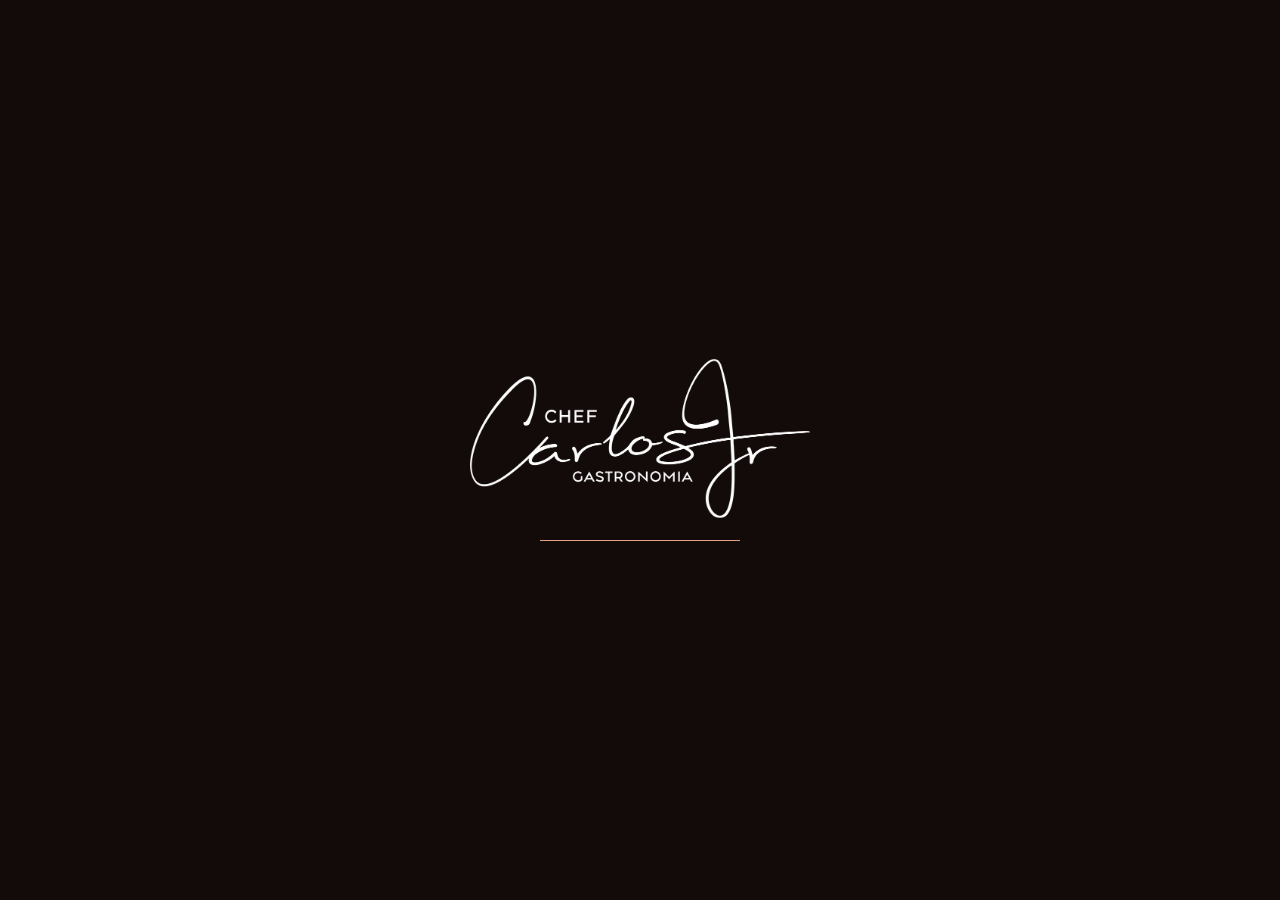
==== commit aacade2b: "chore: backup do site anterior de chefcarlosjrgastronomia.com.br Cópia estática (HTML, CSS, JS e ima" ====
--- a/index.html
+++ b/index.html
@@ -1,534 +1,100 @@
-<!doctype html>
+<!DOCTYPE html>
 <html lang="pt-BR" class="no-js">
 <head>
-  <meta charset="utf-8">
-  <meta name="viewport" content="width=device-width, initial-scale=1">
-  <title>CJR Gastronomia · Chef Carlos Jr · Experiências gastronômicas para eventos</title>
-  <meta name="description" content="Coffee breaks, finger foods, buffets, mesas de frios e serviços especiais para eventos sociais e corporativos, com o Chef Carlos Junior. Monte seu orçamento e envie pelo WhatsApp.">
-  <meta name="theme-color" content="#1b1a17">
-  <link rel="icon" href="assets/logo/favicon.svg" type="image/svg+xml">
+  <meta charset="UTF-8">
+  <meta name="viewport" content="width=device-width, initial-scale=1, viewport-fit=cover">
+  <meta http-equiv="Content-Security-Policy" content="default-src 'self'; script-src 'self' https://www.googletagmanager.com; style-src 'self' 'unsafe-inline'; style-src-elem 'self'; style-src-attr 'unsafe-inline'; font-src 'self'; img-src 'self' data: blob: https:; media-src 'self'; connect-src 'self' https://*.google-analytics.com https://*.analytics.google.com https://www.googletagmanager.com; frame-src 'none'; base-uri 'self'; form-action 'self'; object-src 'none'">
+  <meta name="referrer" content="strict-origin-when-cross-origin">
+  <title>CJR Gastronomia · Experiências gastronômicas para eventos</title>
+  <meta name="description" content="Buffet, empratado, finger food, coffee break, mesa de frios, ilhas gastronômicas e personal chef para eventos sociais e corporativos em Florianópolis e região, com o Chef Carlos Junior. Solicite um orçamento personalizado.">
+  <meta name="theme-color" content="#120b09">
   <meta property="og:type" content="website">
-  <meta property="og:locale" content="pt_BR">
-  <meta property="og:title" content="CJR Gastronomia · Chef Carlos Jr">
-  <meta property="og:description" content="Experiências gastronômicas para eventos sociais e corporativos.">
-  <meta property="og:image" content="assets/img/og-image.jpg">
-
-  <script>
-    document.documentElement.classList.replace('no-js', 'js');
-    // Abertura com o logo: só na primeira página da visita.
-    try { if (sessionStorage.getItem('cjr-intro')) document.documentElement.classList.add('intro-seen'); } catch (e) {}
-    window.__introStart = Date.now();
-    setTimeout(function () { var i = document.getElementById('intro'); if (i) i.classList.add('is-done'); }, 4500);
-    // Segurança: se os scripts falharem, o conteúdo aparece mesmo assim.
-    setTimeout(function () { if (!(window.ChefSite && window.ChefSite.ready)) document.documentElement.classList.add('reveal-off'); }, 3000);
-  </script>
-  <link rel="preload" as="image" href="assets/img/hero-marmore.webp" media="(min-aspect-ratio: 3/4)">
-  <link rel="preload" as="image" href="assets/img/hero-marmore-mobile.webp" media="(max-aspect-ratio: 3/4)">
-  <link rel="preload" as="font" type="font/woff2" href="assets/fonts/manrope-normal-400_700.woff2" crossorigin>
-  <link rel="stylesheet" href="assets/css/fonts.css">
-  <link rel="stylesheet" href="assets/css/base.css">
-  <link rel="stylesheet" href="assets/css/layout.css">
-  <link rel="stylesheet" href="assets/css/components.css">
-  <link rel="stylesheet" href="assets/css/home.css">
-
-  <script src="assets/js/config.js" defer></script>
-  <script src="assets/js/portfolio-data.js" defer></script>
-  <script src="assets/js/consent.js" defer></script>
-  <script src="assets/js/whatsapp.js" defer></script>
-  <script src="assets/js/leadform.js" defer></script>
-  <script src="assets/js/quote.js" defer></script>
-  <script src="assets/js/carousel.js" defer></script>
-  <script src="assets/js/lightbox.js" defer></script>
-  <script src="assets/js/portfolio.js" defer></script>
-  <script src="assets/js/reviews.js" defer></script>
-  <script src="assets/js/effects.js" defer></script>
-  <script src="assets/js/main.js" defer></script>
-
-  <script type="application/ld+json">
-  {
-    "@context": "https://schema.org",
-    "@type": "FoodEstablishment",
-    "name": "CJR Gastronomia",
-    "alternateName": "Chef Carlos Jr Gastronomia",
-    "description": "Experiências gastronômicas para eventos sociais e corporativos: coffee breaks, finger foods, buffets, mesas de frios e serviços especiais.",
-    "telephone": "+55 48 99683-5439",
-    "founder": { "@type": "Person", "name": "Carlos Junior", "jobTitle": "Chef" },
-    "sameAs": ["https://www.instagram.com/chefcarlosjr_gastronomia/"]
-  }
-  </script>
+  <meta property="og:title" content="CJR Gastronomia · Experiências gastronômicas para eventos">
+  <meta property="og:description" content="Alta gastronomia itinerante para eventos em Florianópolis e região. Conheça os serviços e receba uma proposta personalizada pelo WhatsApp.">
+  <meta property="og:image" content="https://chefcarlosjrgastronomia.com.br/assets/img/og-cjr.jpg">
+  <meta property="og:url" content="https://chefcarlosjrgastronomia.com.br/">
+  <link rel="canonical" href="https://chefcarlosjrgastronomia.com.br/">
+  <link rel="preload" href="assets/img/logo.webp" as="image" type="image/webp">
+  <link rel="preload" as="image" type="image/webp" href="assets/img/hero-chef.webp" imagesrcset="assets/img/hero-chef.webp 1214w, assets/img/hero-chef-2x.webp 2428w" imagesizes="100vw">
+  <link rel="icon" href="assets/img/favicon.svg" type="image/svg+xml">
+  <link rel="preload" href="assets/fonts/manrope.woff2" as="font" type="font/woff2" crossorigin>
+  <link rel="preload" href="assets/fonts/cormorant-garamond.woff2" as="font" type="font/woff2" crossorigin>
+  <link rel="stylesheet" href="css/fonts.css">
+  <link rel="stylesheet" href="css/site.css">
+  <link rel="stylesheet" href="css/pages.css">
+  <link rel="stylesheet" href="css/features.css">
+  <link rel="stylesheet" href="css/hero.css">
+  <script src="js/site/boot.js"></script>
+  <script type="module" src="js/site/main.js"></script>
 </head>
 <body>
-  <div class="intro" id="intro" aria-hidden="true">
-    <img class="intro__logo" src="assets/logo/logo-claro-hd.png" alt="" width="1448" height="700">
-    <span class="intro__line"></span>
+  <a class="skip" href="#main">Pular para o conteúdo</a>
+
+  <div class="grain" aria-hidden="true"></div>
+
+  <div class="preloader" id="preloader" aria-hidden="true">
+    <img class="pre-logo" src="assets/img/logo.webp" alt="" width="900" height="419">
+    <span class="pre-line"></span>
   </div>
-  <svg class="sprite" aria-hidden="true" focusable="false">
-    <symbol id="i-whatsapp" viewBox="0 0 24 24"><path fill="currentColor" d="M17.47 14.38c-.3-.15-1.76-.87-2.03-.97-.27-.1-.47-.15-.67.15-.2.3-.77.97-.94 1.16-.17.2-.35.22-.64.08-.3-.15-1.26-.47-2.39-1.48-.88-.79-1.48-1.76-1.65-2.06-.17-.3-.02-.46.13-.6.13-.14.3-.35.45-.52.15-.18.2-.3.3-.5.1-.2.05-.37-.03-.52-.07-.15-.67-1.61-.92-2.2-.24-.58-.49-.5-.67-.51h-.57c-.2 0-.52.07-.8.37-.27.3-1.04 1.02-1.04 2.48s1.07 2.88 1.21 3.07c.15.2 2.1 3.2 5.08 4.49.71.3 1.26.49 1.7.63.71.22 1.36.19 1.87.12.57-.09 1.76-.72 2-1.42.25-.7.25-1.29.18-1.41-.08-.13-.27-.2-.57-.35m-5.42 7.4h-.01a9.87 9.87 0 0 1-5.03-1.38l-.36-.21-3.74.98 1-3.65-.24-.37a9.86 9.86 0 0 1-1.51-5.26c0-5.45 4.44-9.88 9.89-9.88 2.64 0 5.12 1.03 6.99 2.9a9.83 9.83 0 0 1 2.89 6.99c0 5.45-4.44 9.88-9.88 9.88m8.41-18.3A11.82 11.82 0 0 0 12.05 0C5.5 0 .16 5.34.16 11.89c0 2.1.55 4.14 1.59 5.95L.06 24l6.3-1.65a11.88 11.88 0 0 0 5.69 1.45h.01c6.55 0 11.89-5.34 11.89-11.89a11.82 11.82 0 0 0-3.48-8.41Z"/></symbol>
-    <symbol id="i-instagram" viewBox="0 0 24 24" fill="none" stroke="currentColor" stroke-width="1.6"><rect x="3" y="3" width="18" height="18" rx="5"/><circle cx="12" cy="12" r="4.2"/><circle cx="17.3" cy="6.7" r="1" fill="currentColor" stroke="none"/></symbol>
-    <symbol id="i-list" viewBox="0 0 24 24" fill="none" stroke="currentColor" stroke-width="1.6" stroke-linecap="round" stroke-linejoin="round"><path d="M9 4h6a1 1 0 0 1 1 1v1H8V5a1 1 0 0 1 1-1Z"/><path d="M8 5H6.5A1.5 1.5 0 0 0 5 6.5v13A1.5 1.5 0 0 0 6.5 21h11a1.5 1.5 0 0 0 1.5-1.5v-13A1.5 1.5 0 0 0 17.5 5H16"/><path d="M9 11h6M9 15h4"/></symbol>
-    <symbol id="i-arrow-left" viewBox="0 0 24 24" fill="none" stroke="currentColor" stroke-width="1.6" stroke-linecap="round" stroke-linejoin="round"><path d="M19 12H5M11 6l-6 6 6 6"/></symbol>
-    <symbol id="i-arrow-right" viewBox="0 0 24 24" fill="none" stroke="currentColor" stroke-width="1.6" stroke-linecap="round" stroke-linejoin="round"><path d="M5 12h14M13 6l6 6-6 6"/></symbol>
-    <symbol id="i-close" viewBox="0 0 24 24" fill="none" stroke="currentColor" stroke-width="1.6" stroke-linecap="round"><path d="M6 6l12 12M18 6L6 18"/></symbol>
-    <symbol id="i-photos" viewBox="0 0 24 24" fill="none" stroke="currentColor" stroke-width="1.6" stroke-linejoin="round"><rect x="3" y="5" width="18" height="14" rx="2"/><circle cx="9" cy="10" r="1.6"/><path d="M21 16l-5-5-8 8"/></symbol>
-    <symbol id="i-plus" viewBox="0 0 24 24" fill="none" stroke="currentColor" stroke-width="1.8" stroke-linecap="round"><path d="M12 5v14M5 12h14"/></symbol>
-    <symbol id="i-check" viewBox="0 0 24 24" fill="none" stroke="currentColor" stroke-width="1.8" stroke-linecap="round" stroke-linejoin="round"><path d="M5 12.5l4.5 4.5L19 7.5"/></symbol>
-    <symbol id="i-pause" viewBox="0 0 24 24" fill="currentColor"><rect x="6.5" y="5" width="3.5" height="14" rx="1"/><rect x="14" y="5" width="3.5" height="14" rx="1"/></symbol>
-  </svg>
 
-  <a class="skip-link" href="#conteudo">Pular para o conteúdo</a>
-  <div class="ambient" aria-hidden="true"><span></span><span></span><span></span></div>
-  <div class="cursor-glow" aria-hidden="true"></div>
+  <div class="cursor" aria-hidden="true"><i class="cursor-ring"><span class="cursor-label"></span></i><i class="cursor-dot"></i></div>
 
-  <!-- ===================== CABEÇALHO ===================== -->
-  <header class="site-header" data-header>
-    <div class="container site-header__inner">
-      <div class="site-header__left">
-        <a class="brand" href="#inicio" aria-label="CJR Gastronomia, ir para o início">
-          <img class="brand__logo brand__logo--light" src="assets/logo/logo-claro.png" alt="" width="520" height="251">
-          <img class="brand__logo brand__logo--dark" src="assets/logo/logo-escuro.png" alt="" width="520" height="251">
-        </a>
-        <nav class="main-nav" id="main-nav" aria-label="Menu principal">
-          <ul class="main-nav__list" role="list">
-            <li><a href="#quem-somos">Quem somos</a></li>
-            <li><a href="#servicos">Serviços</a></li>
-            <li data-feature="workshops" hidden><a href="#workshops">Workshops</a></li>
-            <li data-feature="cursos" hidden><a href="#cursos">Cursos</a></li>
-            <li><a href="contato.html">Contato</a></li>
-          </ul>
-        </nav>
-      </div>
-      <div class="site-header__actions">
-        <button class="btn btn--quote" type="button" data-quote-open aria-controls="quote-drawer" aria-expanded="false">
-          <svg aria-hidden="true"><use href="#i-list"/></svg>
-          <span class="btn--quote__label">Meu orçamento</span>
-          <span class="quote-count" data-quote-count-badge><span data-quote-count>0</span><span class="sr-only" data-quote-count-label> serviços</span></span>
-        </button>
-        <button class="menu-toggle" type="button" aria-controls="main-nav" aria-expanded="false" data-menu-toggle>
-          <span class="sr-only" data-menu-label>Abrir menu</span>
-          <span class="menu-toggle__bars" aria-hidden="true"><span></span><span></span><span></span></span>
-        </button>
-      </div>
+  <header class="site-header" id="header">
+    <a class="brand" href="#/" aria-label="Chef Carlos Jr Gastronomia — início"><img class="brand-logo" src="assets/img/logo.webp" alt="Chef Carlos Jr Gastronomia" width="900" height="419"></a>
+    <nav class="nav" aria-label="Principal">
+      <a href="#/">Quem Somos</a>
+      <a href="#/servicos">Serviços</a>
+      <a href="#/contato">Contato</a>
+    </nav>
+    <div class="header-actions">
+      <div class="header-social" id="headerSocial"></div>
+      <button type="button" class="btn btn-gold btn-sm header-cta" data-order-open><span>Orçamento</span><b class="count" id="headerCount" hidden>0</b></button>
+      <button type="button" class="menu-btn" id="menuBtn" aria-expanded="false" aria-controls="drawer"><span class="menu-lines" aria-hidden="true"></span><span class="sr-only">Abrir menu</span></button>
     </div>
   </header>
 
-  <main id="conteudo">
-    <!-- ===================== HERO ===================== -->
-    <section class="hero" id="inicio" aria-labelledby="hero-title" data-hero>
-      <div class="hero__media" aria-hidden="true">
-        <picture>
-          <source media="(max-aspect-ratio: 3/4)" srcset="assets/img/hero-marmore-mobile.webp">
-          <img class="hero__bg" src="assets/img/hero-marmore.webp" alt="" width="2048" height="1756" fetchpriority="high">
-        </picture>
-        <video class="hero__video" muted loop playsinline preload="none" data-hero-video></video>
+  <div class="layer drawer" id="drawer" hidden>
+    <div class="layer-backdrop" data-close></div>
+    <nav class="drawer-panel" aria-label="Menu">
+      <button type="button" class="dialog-x" data-close aria-label="Fechar menu"><svg viewBox="0 0 24 24" fill="none" stroke="currentColor" stroke-width="1.5" stroke-linecap="round" aria-hidden="true"><path d="M6 6l12 12M18 6 6 18"/></svg></button>
+      <div class="drawer-nav">
+        <a href="#/"><small>01</small>Quem Somos</a>
+        <a href="#/servicos"><small>02</small>Serviços</a>
+        <a href="#/contato"><small>03</small>Contato</a>
       </div>
-      <div class="hero__vignette" aria-hidden="true"></div>
-      <div class="hero__spot" aria-hidden="true"></div>
-      <canvas class="hero__dust" data-hero-dust aria-hidden="true"></canvas>
+      <div class="drawer-social" id="drawerSocial"></div>
+      <button type="button" class="btn btn-gold" data-order-open><span>Solicitar orçamento</span></button>
+    </nav>
+  </div>
 
-      <div class="hero__content">
-        <h1 class="hero__title" id="hero-title">
-          <span class="sr-only">Chef Carlos Jr Gastronomia</span>
-          <span class="hero__logo" aria-hidden="true">
-            <img class="hero__logo-img" src="assets/logo/logo-claro-hd.png" alt="" width="1448" height="700">
-            <span class="hero__logo-shine"></span>
-          </span>
-        </h1>
-        <p class="hero__tagline reveal" style="--delay: 1.2s">Experiências gastronômicas para eventos</p>
-        <div class="hero__actions reveal" style="--delay: 1.45s">
-          <button class="btn btn--gold btn--lg" type="button" data-quote-open aria-controls="quote-drawer" aria-expanded="false">
-            <svg aria-hidden="true"><use href="#i-list"/></svg>Montar meu orçamento
-          </button>
-          <a class="btn btn--ghost-light btn--lg" href="https://wa.me/5548996835439" data-whatsapp data-cta="hero-whatsapp">
-            <svg aria-hidden="true"><use href="#i-whatsapp"/></svg>Fale com o Chef
-          </a>
-        </div>
-      </div>
-      <a class="hero__scroll" href="#quem-somos">Descubra<span aria-hidden="true"></span></a>
-    </section>
-
-    <!-- ===================== QUEM SOMOS ===================== -->
-    <section class="section about" id="quem-somos" aria-labelledby="about-title">
-      <svg class="vein" viewBox="0 0 760 420" aria-hidden="true" focusable="false"><path pathLength="1" d="M8 400 C 150 330 210 360 318 262 S 520 118 752 36"/><path pathLength="1" d="M70 416 C 210 372 300 388 420 304 S 610 196 744 168" opacity=".55"/></svg>
-      <div class="container about__grid">
-        <div class="about__media">
-          <figure class="about__portrait reveal">
-            <img src="assets/img/chef.webp" alt="Chef Carlos Junior de dólmã branco, sorrindo, durante um evento ao ar livre" width="960" height="1200" loading="lazy">
-          </figure>
-          <figure class="about__team reveal" style="--delay: .2s">
-            <img src="assets/img/equipe.webp" alt="Chef Carlos Junior e sua equipe finalizando as travessas na cozinha" width="1200" height="800" loading="lazy">
-            <figcaption>Equipe em ação</figcaption>
-          </figure>
-          <p class="about__badge reveal" style="--delay: .35s"><span><strong data-count="12">12</strong>anos de experiência</span></p>
-        </div>
-
-        <div class="about__text">
-          <p class="eyebrow reveal">Quem somos</p>
-          <h2 class="section-title reveal" id="about-title">Chef Carlos Junior</h2>
-          <p class="about__lead reveal">À frente da CJR Gastronomia, o Chef Carlos Junior reúne 8 anos de formação em Gastronomia e uma trajetória de 12 anos de experiência profissional no setor.</p>
-          <p class="reveal">Graduado em Gastronomia pela PUCRS e com pós-graduação em Gastronomia Contemporânea, construiu sua carreira em diferentes cozinhas, restaurantes e experiências gastronômicas, desenvolvendo um olhar apurado para técnicas, sabores, apresentação e excelência no serviço.</p>
-          <p class="reveal">Seu trabalho é guiado pela combinação entre técnica, criatividade e hospitalidade, com o propósito de transformar cada evento em uma experiência gastronômica memorável — da escolha dos ingredientes à apresentação dos pratos, do planejamento à experiência dos convidados.</p>
-          <ul class="stats reveal" role="list">
-            <li><strong data-count="12">12</strong><span>anos de experiência profissional</span></li>
-            <li><strong data-count="8">8</strong><span>anos de formação em Gastronomia</span></li>
-            <li><strong>PUCRS</strong><span>Graduação em Gastronomia</span></li>
-            <li><strong>Pós</strong><span>em Gastronomia Contemporânea</span></li>
-          </ul>
-          <p class="signature reveal" aria-hidden="true">Carlos Jr</p>
-        </div>
-      </div>
-
-      <div class="container">
-        <div class="company on-dark reveal">
-          <div>
-            <p class="eyebrow">A empresa</p>
-            <h3>Sobre a CJR Gastronomia</h3>
-            <p>A CJR Gastronomia é especializada em experiências gastronômicas para eventos sociais e corporativos, com soluções personalizadas em coffee breaks, finger foods, buffets, mesas de frios e serviços especiais.</p>
-            <p>Mais do que servir refeições, nosso propósito é criar experiências que aproximem pessoas, valorizem os momentos e encantem os convidados. Cada serviço é planejado de acordo com as necessidades do evento, contemplando cardápio, estrutura, equipe e apresentação.</p>
-            <ul class="company__specialties" role="list" aria-label="Especialidades">
-              <li>Coffee breaks</li><li>Finger foods</li><li>Buffets</li><li>Mesas de frios</li><li>Serviços especiais</li>
-            </ul>
-          </div>
-          <ul class="company__pillars" role="list" aria-label="O que planejamos em cada evento">
-            <li><strong>Cardápio</strong><span>Pensado para a ocasião e os convidados.</span></li>
-            <li><strong>Estrutura</strong><span>Montagem adequada ao espaço do evento.</span></li>
-            <li><strong>Equipe</strong><span>Profissionais dimensionados para o serviço.</span></li>
-            <li><strong>Apresentação</strong><span>Cuidado visual em cada mesa e prato.</span></li>
-          </ul>
-        </div>
-      </div>
-    </section>
-
-    <!-- ===================== SERVIÇOS ===================== -->
-    <section class="section services on-dark" id="servicos" aria-labelledby="services-title">
-      <div class="container services__head">
-        <div>
-          <p class="eyebrow reveal">Serviços</p>
-          <h2 class="section-title reveal" id="services-title">Monte o seu evento</h2>
-        </div>
-        <p class="services__intro reveal">Toque nas fotos para ver mais imagens e adicione ao orçamento o que combina com a sua ocasião. Depois, informe local, data e convidados: o pedido chega completo ao Chef.</p>
-      </div>
-
-      <div class="carousel reveal" data-carousel>
-        <ul class="carousel__track" role="list" data-carousel-track aria-label="Serviços">
-          <li class="service-card" data-service="frios">
-            <button class="service-card__media" type="button" data-gallery-open aria-label="Ver fotos: Mesas e ilhas de frios">
-              <img src="assets/img/frios-capa.webp" alt="" width="720" height="900" loading="lazy">
-              <span class="service-card__chip"><svg aria-hidden="true"><use href="#i-photos"/></svg>4 fotos</span>
-            </button>
-            <div class="service-card__body">
-              <p class="service-card__tag">Recepção e coquetel</p>
-              <h3 class="service-card__title">Mesas e ilhas de frios</h3>
-              <p class="service-card__text">Queijos, embutidos, pães artesanais e frutas em composições generosas, montadas no local.</p>
-              <button class="btn btn--outline service-card__add" type="button" data-quote-add>
-                <span class="when-off"><svg aria-hidden="true"><use href="#i-plus"/></svg>Adicionar<span class="sr-only"> Mesas e ilhas de frios</span> ao orçamento</span>
-                <span class="when-on"><svg aria-hidden="true"><use href="#i-check"/></svg>No seu orçamento<span class="sr-only">: Mesas e ilhas de frios</span></span>
-              </button>
-            </div>
-            <template data-gallery>
-              <img src="assets/img/frios-1.webp" alt="Ilha de frios com queijos, presuntos, pitaia e ramos de alecrim">
-              <img src="assets/img/frios-2.webp" alt="Mesa de frios farta com queijos, embutidos e frutas">
-              <img src="assets/img/frios-3.webp" alt="Tábua de embutidos, queijos e uvas ao lado do cartão do Chef">
-              <img src="assets/img/frios-4.webp" alt="Terrines de queijo com azeitonas, castanhas e ervas frescas">
-            </template>
-          </li>
-
-          <li class="service-card" data-service="finger">
-            <button class="service-card__media" type="button" data-gallery-open aria-label="Ver fotos: Finger foods">
-              <img src="assets/img/finger-capa.webp" alt="" width="720" height="900" loading="lazy">
-              <span class="service-card__chip"><svg aria-hidden="true"><use href="#i-photos"/></svg>3 fotos</span>
-            </button>
-            <div class="service-card__body">
-              <p class="service-card__tag">Coquetel volante</p>
-              <h3 class="service-card__title">Finger foods</h3>
-              <p class="service-card__text">Canapés, verrines e minissobremesas servidos em bandejas, práticos para o convidado circular.</p>
-              <button class="btn btn--outline service-card__add" type="button" data-quote-add>
-                <span class="when-off"><svg aria-hidden="true"><use href="#i-plus"/></svg>Adicionar<span class="sr-only"> Finger foods</span> ao orçamento</span>
-                <span class="when-on"><svg aria-hidden="true"><use href="#i-check"/></svg>No seu orçamento<span class="sr-only">: Finger foods</span></span>
-              </button>
-            </div>
-            <template data-gallery>
-              <img src="assets/img/finger-1.webp" alt="Minicheesecake de frutas vermelhas em porção individual">
-              <img src="assets/img/finger-2.webp" alt="Verrines de creme com morangos e uvas sobre bandeja de madeira">
-              <img src="assets/img/finger-3.webp" alt="Verrines de brownie com creme e folhas de hortelã">
-            </template>
-          </li>
-
-          <li class="service-card" data-service="doces">
-            <button class="service-card__media" type="button" data-gallery-open aria-label="Ver fotos: Doces e gelo seco">
-              <img src="assets/img/doces-capa.webp" alt="" width="720" height="900" loading="lazy">
-              <span class="service-card__chip"><svg aria-hidden="true"><use href="#i-photos"/></svg>4 fotos</span>
-            </button>
-            <div class="service-card__body">
-              <p class="service-card__tag">Sobremesas</p>
-              <h3 class="service-card__title">Doces e gelo seco</h3>
-              <p class="service-card__text">Torres de doces finos, tortas e cheesecakes, com apresentação cenográfica em gelo seco.</p>
-              <button class="btn btn--outline service-card__add" type="button" data-quote-add>
-                <span class="when-off"><svg aria-hidden="true"><use href="#i-plus"/></svg>Adicionar<span class="sr-only"> Doces e gelo seco</span> ao orçamento</span>
-                <span class="when-on"><svg aria-hidden="true"><use href="#i-check"/></svg>No seu orçamento<span class="sr-only">: Doces e gelo seco</span></span>
-              </button>
-            </div>
-            <template data-gallery>
-              <img src="assets/img/doces-1.webp" alt="Torre de doces finos com efeito de gelo seco">
-              <img src="assets/img/doces-2.webp" alt="Suporte de doces com fumaça de gelo seco">
-              <img src="assets/img/doces-3.webp" alt="Cheesecake inteiro com calda de frutas vermelhas">
-              <img src="assets/img/doces-4.webp" alt="Bolo red velvet decorado com morangos">
-            </template>
-          </li>
-
-          <li class="service-card" data-service="quentes">
-            <button class="service-card__media" type="button" data-gallery-open aria-label="Ver fotos: Buffet de pratos quentes">
-              <img src="assets/img/quentes-capa.webp" alt="" width="720" height="900" loading="lazy">
-              <span class="service-card__chip"><svg aria-hidden="true"><use href="#i-photos"/></svg>4 fotos</span>
-            </button>
-            <div class="service-card__body">
-              <p class="service-card__tag">Almoço e jantar</p>
-              <h3 class="service-card__title">Buffet de pratos quentes</h3>
-              <p class="service-card__text">Risotos, massas, frutos do mar e gratinados, servidos em réchauds ou empratados.</p>
-              <button class="btn btn--outline service-card__add" type="button" data-quote-add>
-                <span class="when-off"><svg aria-hidden="true"><use href="#i-plus"/></svg>Adicionar<span class="sr-only"> Buffet de pratos quentes</span> ao orçamento</span>
-                <span class="when-on"><svg aria-hidden="true"><use href="#i-check"/></svg>No seu orçamento<span class="sr-only">: Buffet de pratos quentes</span></span>
-              </button>
-            </div>
-            <template data-gallery>
-              <img src="assets/img/quentes-1.webp" alt="Gratinados individuais dourados com ervas">
-              <img src="assets/img/quentes-2.webp" alt="Prato de camarões com molho cremoso e salsinha">
-              <img src="assets/img/quentes-3.webp" alt="Risoto cremoso finalizado na frigideira">
-              <img src="assets/img/quentes-4.webp" alt="Capeletti em caldo servido em panela de ferro">
-            </template>
-          </li>
-
-          <li class="service-card" data-service="coffee">
-            <button class="service-card__media" type="button" data-gallery-open aria-label="Ver fotos: Coffee break">
-              <img src="assets/img/coffee-capa.webp" alt="" width="720" height="900" loading="lazy">
-              <span class="service-card__chip"><svg aria-hidden="true"><use href="#i-photos"/></svg>4 fotos</span>
-            </button>
-            <div class="service-card__body">
-              <p class="service-card__tag">Empresas e reuniões</p>
-              <h3 class="service-card__title">Coffee break</h3>
-              <p class="service-card__text">Mesas completas para reuniões e confraternizações: pães, bolos, frios, frutas e bebidas.</p>
-              <button class="btn btn--outline service-card__add" type="button" data-quote-add>
-                <span class="when-off"><svg aria-hidden="true"><use href="#i-plus"/></svg>Adicionar<span class="sr-only"> Coffee break</span> ao orçamento</span>
-                <span class="when-on"><svg aria-hidden="true"><use href="#i-check"/></svg>No seu orçamento<span class="sr-only">: Coffee break</span></span>
-              </button>
-            </div>
-            <template data-gallery>
-              <img src="assets/img/coffee-1.webp" alt="Bancada de coffee break com bolos, frios, pães e flores">
-              <img src="assets/img/coffee-2.webp" alt="Coffee break montado em sala corporativa">
-              <img src="assets/img/coffee-3.webp" alt="Mesa de pães artesanais com frutas e geleias">
-              <img src="assets/img/coffee-4.webp" alt="Bolo fatiado ao lado do cartão com QR code do Chef">
-            </template>
-          </li>
-
-          <li class="service-card" data-service="showcooking">
-            <button class="service-card__media" type="button" data-gallery-open aria-label="Ver fotos: Show cooking">
-              <img src="assets/img/showcooking-capa.webp" alt="" width="720" height="900" loading="lazy">
-              <span class="service-card__chip"><svg aria-hidden="true"><use href="#i-photos"/></svg>4 fotos</span>
-            </button>
-            <div class="service-card__body">
-              <p class="service-card__tag">Serviço especial</p>
-              <h3 class="service-card__title">Show cooking</h3>
-              <p class="service-card__text">O Chef cozinha ao vivo diante dos convidados, com massas frescas e preparos interativos.</p>
-              <button class="btn btn--outline service-card__add" type="button" data-quote-add>
-                <span class="when-off"><svg aria-hidden="true"><use href="#i-plus"/></svg>Adicionar<span class="sr-only"> Show cooking</span> ao orçamento</span>
-                <span class="when-on"><svg aria-hidden="true"><use href="#i-check"/></svg>No seu orçamento<span class="sr-only">: Show cooking</span></span>
-              </button>
-            </div>
-            <template data-gallery>
-              <img src="assets/img/showcooking-1.webp" alt="Chef Carlos Junior preparando massa fresca ao ar livre">
-              <img src="assets/img/showcooking-2.webp" alt="Chef Carlos Junior de dólmã branco em sua bancada">
-              <img src="assets/img/showcooking-3.webp" alt="Chef Carlos Junior cortando massa fresca na máquina">
-              <img src="assets/img/showcooking-4.webp" alt="Chef Carlos Junior falando ao microfone durante um evento">
-            </template>
-          </li>
-        </ul>
-
-        <div class="container carousel__controls">
-          <div class="carousel__progress" aria-hidden="true"><span data-carousel-bar></span></div>
-          <p class="carousel__count" aria-hidden="true"><span data-carousel-current>01</span> / <span data-carousel-total>06</span></p>
-          <div class="carousel__buttons">
-            <button class="icon-btn" type="button" data-carousel-prev aria-label="Serviço anterior"><svg aria-hidden="true"><use href="#i-arrow-left"/></svg></button>
-            <button class="icon-btn" type="button" data-carousel-next aria-label="Próximo serviço"><svg aria-hidden="true"><use href="#i-arrow-right"/></svg></button>
-          </div>
-        </div>
-      </div>
-
-      <div class="container services__foot reveal">
-        <p>Procura algo sob medida? O Chef cria cardápios exclusivos para cada ocasião.</p>
-        <a class="link-arrow" href="https://wa.me/5548996835439" data-whatsapp data-cta="servicos-exclusivo" data-message="Olá, Chef Carlos! Gostaria de um cardápio sob medida para o meu evento.">Conversar sobre um cardápio exclusivo</a>
-      </div>
-    </section>
-
-    <!-- ===================== PORTFÓLIO ===================== -->
-    <section class="section portfolio" id="portfolio" aria-labelledby="portfolio-title" data-portfolio>
-      <svg class="vein" viewBox="0 0 760 420" aria-hidden="true" focusable="false"><path pathLength="1" d="M4 60 C 140 120 240 70 340 160 S 560 330 756 300"/><path pathLength="1" d="M30 20 C 170 90 280 40 390 120 S 600 270 740 250" opacity=".5"/></svg>
-      <div class="container portfolio__head">
-        <div>
-          <p class="eyebrow reveal">Portfólio</p>
-          <h2 class="section-title reveal" id="portfolio-title">Eventos que levam a nossa assinatura</h2>
-        </div>
-        <p class="reveal">Fotos reais de eventos preparados pela CJR Gastronomia. Filtre por categoria e toque em uma foto para ampliar.</p>
-      </div>
-      <div class="container spotlight reveal" data-spotlight aria-roledescription="carrossel" aria-label="Os favoritos do Chef">
-        <div class="spotlight__stage"><ul class="spotlight__slides" role="list" data-spotlight-slides></ul></div>
-        <div class="spotlight__info">
-          <p class="eyebrow">Os favoritos do Chef</p>
-          <p class="spotlight__count" aria-hidden="true"><span data-spotlight-current>01</span><span class="spotlight__sep">/</span><span data-spotlight-total>08</span></p>
-          <h3 class="spotlight__title" data-spotlight-title aria-live="polite"></h3>
-          <p class="spotlight__cat" data-spotlight-cat></p>
-          <div class="spotlight__progress" aria-hidden="true"><span data-spotlight-bar></span></div>
-          <div class="spotlight__controls">
-            <button class="icon-btn" type="button" data-spotlight-prev aria-label="Prato anterior"><svg aria-hidden="true"><use href="#i-arrow-left"/></svg></button>
-            <button class="icon-btn" type="button" data-spotlight-pause aria-pressed="false" aria-label="Pausar destaques"><svg aria-hidden="true"><use href="#i-pause"/></svg></button>
-            <button class="icon-btn" type="button" data-spotlight-next aria-label="Próximo prato"><svg aria-hidden="true"><use href="#i-arrow-right"/></svg></button>
-          </div>
-          <button class="btn btn--gold" type="button" data-quote-add><svg aria-hidden="true"><use href="#i-plus"/></svg><span data-spotlight-add>Adicionar ao orçamento</span></button>
-        </div>
-      </div>
-      <div class="container portfolio__toolbar reveal">
-        <div class="filters" role="group" aria-label="Filtrar fotos por categoria" data-portfolio-filters></div>
-        <button class="btn btn--outline portfolio__pause" type="button" aria-pressed="false" data-portfolio-pause>
-          <svg aria-hidden="true"><use href="#i-pause"/></svg><span data-portfolio-pause-label>Pausar animação</span>
-        </button>
-      </div>
-      <div class="marquee" aria-label="Fotos do portfólio, primeira faixa" role="region"><ul class="marquee__track" role="list"></ul></div>
-      <div class="marquee marquee--reverse" aria-label="Fotos do portfólio, segunda faixa" role="region"><ul class="marquee__track" role="list"></ul></div>
-      <div class="container portfolio__foot">
-        <p class="portfolio__count" aria-live="polite" data-portfolio-count></p>
-        <button class="btn btn--dark" type="button" data-portfolio-all><svg aria-hidden="true"><use href="#i-photos"/></svg>Ver em tela cheia</button>
-      </div>
-    </section>
-
-    <!-- ===================== RECURSO FUTURO: WORKSHOPS CORPORATIVOS (oculto) =====================
-         Para exibir: assets/js/config.js → features.workshops = true.
-         Mapa: incorpore um Google My Maps (iframe) ou Leaflet em [data-company-map] e liste as empresas em [data-company-list]
-         (somente com autorização de cada empresa para uso do nome/marca). -->
-    <section class="section workshops" id="workshops" data-feature="workshops" hidden aria-labelledby="workshops-title">
-      <div class="container">
-        <p class="eyebrow">Para empresas</p>
-        <h2 class="section-title" id="workshops-title">Workshops corporativos</h2>
-        <p class="lead">Experiências gastronômicas conduzidas pelo Chef para integrar equipes, celebrar resultados e receber clientes.</p>
-        <div class="company-map" data-company-map role="img" aria-label="Mapa das empresas atendidas"></div>
-        <ul class="chips" role="list" data-company-list></ul>
-        <a class="btn btn--dark" href="https://wa.me/5548996835439" data-whatsapp data-cta="workshops" data-message="Olá, Chef Carlos! Gostaria de uma proposta de workshop corporativo.">Solicitar proposta de workshop</a>
-      </div>
-    </section>
-
-    <!-- ===================== RECURSO FUTURO: CURSOS DO CHEF · HOTMART (oculto) =====================
-         Para exibir: assets/js/config.js → features.cursos = true.
-         Em cada curso, troque o href pelo link de checkout da Hotmart (https://pay.hotmart.com/XXXX). -->
-    <section class="section courses on-dark" id="cursos" data-feature="cursos" hidden aria-labelledby="courses-title">
-      <div class="container">
-        <p class="eyebrow">Aprenda com o Chef</p>
-        <h2 class="section-title" id="courses-title">Cursos do Chef</h2>
-        <ul class="chips" role="list"><li class="chip"><a href="#" rel="noopener">Nome do curso · Hotmart</a></li></ul>
-      </div>
-    </section>
-
-
-    <!-- ===================== ORÇAMENTO ===================== -->
-    <section class="section contact on-dark" id="orcamento" aria-labelledby="contact-title">
-      <div class="container contact__grid">
-        <div class="contact__intro">
-          <p class="eyebrow reveal">Orçamento</p>
-          <h2 class="section-title reveal" id="contact-title">Vamos criar uma experiência gastronômica exclusiva para o seu evento?</h2>
-          <p class="lead reveal">Conte-nos sobre sua ideia e solicite um orçamento personalizado. Nossa equipe está pronta para transformar seu evento em um momento único, com sabor, sofisticação e excelência em cada detalhe.</p>
-          <ul class="contact-list reveal" role="list">
-            <li><a href="https://wa.me/5548996835439" data-whatsapp data-cta="contato-direto"><svg aria-hidden="true"><use href="#i-whatsapp"/></svg>(48) 99683-5439</a></li>
-            <li><a href="https://www.instagram.com/chefcarlosjr_gastronomia/" target="_blank" rel="noopener" data-instagram><svg aria-hidden="true"><use href="#i-instagram"/></svg>@chefcarlosjr_gastronomia</a></li>
-          </ul>
-        </div>
-        <div class="form-card reveal">
-          <h3 class="form-card__title" id="form-inicio-title">Solicitar orçamento</h3>
-          <form id="form-inicio" data-lead-form data-show-services data-cta="form-inicio" aria-labelledby="form-inicio-title"></form>
-        </div>
-      </div>
-
-    </section>
-
-    <!-- ===================== AVALIAÇÕES ===================== -->
-    <section class="section reviews" id="avaliacoes" aria-labelledby="reviews-title" data-reviews>
-      <svg class="vein" viewBox="0 0 760 420" aria-hidden="true" focusable="false"><path pathLength="1" d="M10 300 C 180 240 260 300 380 210 S 590 70 752 110"/></svg>
-      <div class="container reviews__head">
-        <div>
-          <p class="eyebrow reveal">Avaliações</p>
-          <h2 class="section-title reveal" id="reviews-title">O que dizem nossos clientes</h2>
-        </div>
-        <div class="reviews__summary reveal" data-reviews-summary hidden>
-          <p class="reviews__score"><strong data-reviews-score></strong><span class="reviews__stars" aria-hidden="true">★★★★★</span></p>
-          <p class="reviews__total"><span data-reviews-total></span> avaliações no Google</p>
-          <a class="link-arrow" href="#" data-reviews-all target="_blank" rel="noopener">Ver todas no Google</a>
-        </div>
-      </div>
-      <div class="carousel" data-carousel hidden>
-        <ul class="carousel__track" role="list" tabindex="0" data-carousel-track aria-label="Avaliações de clientes (use as setas do teclado para rolar)"></ul>
-        <div class="container carousel__controls">
-          <div class="carousel__progress" aria-hidden="true"><span data-carousel-bar></span></div>
-          <p class="carousel__count" aria-hidden="true"><span data-carousel-current>01</span> / <span data-carousel-total>01</span></p>
-          <div class="carousel__buttons">
-            <button class="icon-btn" type="button" data-carousel-prev aria-label="Avaliação anterior"><svg aria-hidden="true"><use href="#i-arrow-left"/></svg></button>
-            <button class="icon-btn" type="button" data-carousel-next aria-label="Próxima avaliação"><svg aria-hidden="true"><use href="#i-arrow-right"/></svg></button>
-          </div>
-        </div>
-      </div>
-      <div class="container">
-        <div class="reviews__empty reveal" data-reviews-empty hidden>
-          <h3>A sua opinião faz parte da nossa história</h3>
-          <p>Em breve, os depoimentos de quem já viveu um evento com a CJR Gastronomia aparecerão aqui. Já foi nosso cliente? Conte como foi a sua experiência.</p>
-          <a class="btn btn--dark" href="contato.html" data-reviews-cta>Deixar minha avaliação</a>
-        </div>
-      </div>
-    </section>
+  <main id="main" tabindex="-1">
+    <div class="view" id="view"></div>
   </main>
 
-  <!-- ===================== RODAPÉ PADRÃO ===================== -->
-  <footer class="site-footer" id="rodape">
-    <div class="container footer__top">
-      <div class="footer__brand">
-        <img src="assets/logo/logo-claro.png" alt="Chef Carlos Jr Gastronomia" width="520" height="251" loading="lazy">
-        <p>Experiências gastronômicas para eventos sociais e corporativos.</p>
-      </div>
-      <nav aria-labelledby="footer-nav-title">
-        <p class="footer__title" id="footer-nav-title">Navegação</p>
-        <ul class="footer__list" role="list">
-          <li><a href="#quem-somos">Quem somos</a></li>
-          <li><a href="#servicos">Serviços</a></li>
-          <li><a href="#portfolio">Portfólio</a></li>
-          <li><a href="#avaliacoes">Avaliações</a></li>
-          <li><a href="contato.html">Contato</a></li>
-        </ul>
-      </nav>
-      <nav aria-labelledby="footer-legal-title">
-        <p class="footer__title" id="footer-legal-title">Políticas</p>
-        <ul class="footer__list" role="list">
-          <li><a href="privacidade.html">Política de Privacidade</a></li>
-          <li><a href="termos.html">Termos de Serviço</a></li>
-          <li><a href="cookies.html">Política de Cookies</a></li>
-          <li><a href="reembolso.html">Cancelamento e Reembolso</a></li>
-          <li><button type="button" data-cookie-prefs>Preferências de cookies</button></li>
-        </ul>
-      </nav>
-      <div>
-        <p class="footer__title">Atendimento</p>
-        <ul class="footer__list" role="list">
-          <li><a href="https://wa.me/5548996835439" data-whatsapp data-cta="rodape"><svg aria-hidden="true"><use href="#i-whatsapp"/></svg>(48) 99683-5439</a></li>
-          <li><a href="https://www.instagram.com/chefcarlosjr_gastronomia/" target="_blank" rel="noopener" data-instagram><svg aria-hidden="true"><use href="#i-instagram"/></svg>@chefcarlosjr_gastronomia</a></li>
-        </ul>
-      </div>
-    </div>
-    <div class="container footer__legal">
-      <p>© <span data-year>2026</span> CJR Gastronomia. Todos os direitos reservados.</p>
-      <p data-legal-line></p>
-    </div>
-  </footer>
+  <footer class="site-footer" id="footer"></footer>
 
-  <aside aria-label="Atendimento pelo WhatsApp">
+  <div class="quick-actions" role="region" aria-label="Atalhos">
+  <button type="button" class="order-tab" id="orderTab" data-order-open hidden aria-label="Abrir o seu pedido de orçamento">
+    <span class="order-tab-icon" aria-hidden="true"><svg viewBox="0 0 24 24" fill="none" stroke="currentColor" stroke-width="1.5" stroke-linecap="round" stroke-linejoin="round"><path d="M5 8h14l-1 12H6L5 8Z"/><path d="M9 8V6.5a3 3 0 0 1 6 0V8"/></svg></span>
+    <span class="order-tab-label" id="orderTabLabel">Seu pedido</span>
+    <b class="order-tab-count" id="orderTabCount" hidden>0</b>
+  </button>
 
-    <a class="wa-float" href="https://wa.me/5548996835439" data-whatsapp data-cta="flutuante-inicio" aria-label="Fale com o Chef pelo WhatsApp">
-      <span class="wa-float__label" aria-hidden="true">Fale com o Chef</span>
-      <span class="wa-float__icon" aria-hidden="true"><svg><use href="#i-whatsapp"/></svg></span>
-    </a>
+  <a class="wa-float" data-wa="flutuante-quem-somos" data-whats hidden target="_blank" rel="noopener" aria-label="Fale com o Chef no WhatsApp">
+    <span class="wa-float-icon" aria-hidden="true"><svg viewBox="0 0 24 24" fill="currentColor"><path d="M12 2a10 10 0 0 0-8.6 15.1L2 22l5-1.3A10 10 0 1 0 12 2Zm0 18.2a8.2 8.2 0 0 1-4.2-1.2l-.3-.2-3 .8.8-2.9-.2-.3A8.2 8.2 0 1 1 12 20.2Zm4.5-6.1c-.2-.1-1.5-.7-1.7-.8-.2-.1-.4-.1-.6.1l-.8 1c-.1.2-.3.2-.5.1a6.7 6.7 0 0 1-3.3-2.9c-.2-.4.2-.4.7-1.3.1-.2 0-.3 0-.4l-.8-1.8c-.2-.5-.4-.4-.6-.4h-.5a1 1 0 0 0-.7.3 3 3 0 0 0-.9 2.2 5.2 5.2 0 0 0 1.1 2.7 11.9 11.9 0 0 0 4.6 4c1.7.7 2.4.8 3.2.7a2.8 2.8 0 0 0 1.8-1.3 2.3 2.3 0 0 0 .2-1.3c-.1-.1-.3-.2-.5-.3Z"/></svg></span>
+    <span class="wa-float-text">Fale com o Chef</span>
+  </a>
+  </div>
 
-  </aside>
-  <p class="sr-only" aria-live="polite" data-announcer></p>
+  <div class="layer" id="layer" hidden>
+    <div class="layer-backdrop" data-close></div>
+    <div class="dialog" id="dialog" role="dialog" aria-modal="true" aria-labelledby="dialogTitle"></div>
+  </div>
+
+  <div class="page-curtain" id="curtain" aria-hidden="true"><img src="assets/img/logo.webp" alt="" width="900" height="419"></div>
+
+  <div class="toasts" id="toasts" aria-live="polite"></div>
+
+  <noscript><div class="noscript">Para ver o site e pedir um orçamento, ative o JavaScript do navegador.</div></noscript>
 </body>
 </html>
--- a/css/fonts.css
+++ b/css/fonts.css
@@ -0,0 +1,5 @@
+/* Fontes hospedadas no próprio site (sem enviar o IP de quem visita ao Google).
+   Cormorant Garamond e Manrope — SIL Open Font License 1.1. Subconjunto latino (inclui acentos do português). */
+@font-face { font-family: "Cormorant Garamond"; font-style: normal; font-weight: 400 600; font-display: swap; src: url("../assets/fonts/cormorant-garamond.woff2") format("woff2"); unicode-range: U+0000-00FF, U+0131, U+0152-0153, U+02BB-02BC, U+02C6, U+02DA, U+02DC, U+0304, U+0308, U+0329, U+2000-206F, U+20AC, U+2122, U+2191, U+2193, U+2212, U+2215, U+FEFF, U+FFFD; }
+@font-face { font-family: "Cormorant Garamond"; font-style: italic; font-weight: 400 500; font-display: swap; src: url("../assets/fonts/cormorant-garamond-italic.woff2") format("woff2"); unicode-range: U+0000-00FF, U+0131, U+0152-0153, U+02BB-02BC, U+02C6, U+02DA, U+02DC, U+0304, U+0308, U+0329, U+2000-206F, U+20AC, U+2122, U+2191, U+2193, U+2212, U+2215, U+FEFF, U+FFFD; }
+@font-face { font-family: "Manrope"; font-style: normal; font-weight: 400 700; font-display: swap; src: url("../assets/fonts/manrope.woff2") format("woff2"); unicode-range: U+0000-00FF, U+0131, U+0152-0153, U+02BB-02BC, U+02C6, U+02DA, U+02DC, U+0304, U+0308, U+0329, U+2000-206F, U+20AC, U+2122, U+2191, U+2193, U+2212, U+2215, U+FEFF, U+FFFD; }
--- a/css/site.css
+++ b/css/site.css
@@ -0,0 +1,344 @@
+/* ============================================================
+   Chef Carlos Jr · CJR Gastronomia — identidade visual
+   Tirada da arte da capa: osso (as letras "CHEF Carlos"), marrom-
+   noite (o salão ao fundo) e vinho (o "gastronomia"); rosé quente
+   para destaques sobre o escuro.
+   Serifa clássica (Cormorant Garamond) + sem serifa (Manrope).
+   Este arquivo: base, topo, abertura, Quem Somos (capa, chef, colagem)
+   e rodapé. Serviços, contato, pedido e diálogos em pages.css.
+   ============================================================ */
+
+:root {
+  --bg: #efe7dc;
+  --bg-2: #e6dccf;
+  --surface: #fbf7f1;
+  --ink: #1c120f;
+  --ink-2: #4a3a34;
+  --ink-3: #6c5c55;
+  --line: #ddcfc1;
+  --line-2: #e7dccf;
+  --steel: #a39b96;
+  /* "copper" ficou com o nome antigo: é o vinho de destaque (botões, chamadas, itálicos) */
+  --copper: #7a2c2f;
+  --copper-2: #e3a08a;
+  --copper-soft: #f2e2da;
+  --green: #3a1c1b;
+  --dark: #140c0a;
+  --dark-2: #22140f;
+  --cream: #ece3d6;
+  --night: #120b09;
+  --bone: #ece3d6;
+  --wine: #6e2628;
+  --wine-2: #86302f;
+  --wine-3: #a8443f;
+  --rose: #e3a08a;
+  --danger: #b4483a;
+  --ok: #2f6b48;
+
+  --f-display: "Cormorant Garamond", "Cormorant", Georgia, "Times New Roman", serif;
+  --f-body: "Manrope", system-ui, -apple-system, "Segoe UI", Roboto, sans-serif;
+
+  --fs-hero: clamp(2.8rem, 1.2rem + 5.6vw, 6.6rem);
+  --fs-h1: clamp(2.6rem, 1.4rem + 4.4vw, 5.6rem);
+  --fs-h2: clamp(2.2rem, 1.4rem + 3vw, 4.4rem);
+  --fs-h3: clamp(1.4rem, 1.15rem + 0.8vw, 1.9rem);
+  --fs-lead: clamp(1.02rem, 0.96rem + 0.3vw, 1.18rem);
+
+  --gutter: clamp(16px, 4vw, 56px);
+  --maxw: 1320px;
+  --header-h: 78px;
+  --space-section: clamp(4.5rem, 3rem + 6vw, 9.5rem);
+  --radius: 20px;
+  --radius-sm: 12px;
+  --shadow-sm: 0 1px 2px rgba(22, 22, 22, 0.05), 0 6px 18px -10px rgba(22, 22, 22, 0.18);
+  --shadow: 0 2px 6px rgba(22, 22, 22, 0.05), 0 24px 50px -24px rgba(22, 22, 22, 0.28);
+
+  --ease: cubic-bezier(0.16, 1, 0.3, 1);
+  --ease-in-out: cubic-bezier(0.65, 0, 0.35, 1);
+  --t-fast: 180ms;
+  --t: 380ms;
+
+  color-scheme: light;
+}
+
+/* ---------- Base ---------- */
+*, *::before, *::after { box-sizing: border-box; }
+html { -webkit-text-size-adjust: 100%; text-size-adjust: 100%; background: var(--bg); }
+html.lenis, html.lenis body { height: auto; }
+.lenis.lenis-smooth { scroll-behavior: auto !important; }
+.lenis.lenis-stopped { overflow: hidden; }
+body {
+  margin: 0; min-height: 100vh; background: var(--bg); color: var(--ink);
+  font-family: var(--f-body); font-size: 1rem; line-height: 1.65; font-weight: 400;
+  -webkit-font-smoothing: antialiased; -moz-osx-font-smoothing: grayscale; overflow-x: hidden;
+}
+img, svg { display: block; max-width: 100%; }
+a { color: inherit; text-decoration-color: var(--line); text-underline-offset: 3px; }
+a:hover { text-decoration-color: var(--copper); }
+button, input, select, textarea { font: inherit; color: inherit; }
+button { cursor: pointer; background: none; border: 0; padding: 0; }
+h1, h2, h3 { margin: 0; font-family: var(--f-display); font-weight: 500; line-height: 1.02; letter-spacing: -0.01em; }
+p { margin: 0; }
+em { font-style: italic; color: var(--copper); }
+::selection { background: var(--copper); color: #fff; }
+:focus-visible { outline: 2px solid var(--copper); outline-offset: 3px; border-radius: 6px; }
+.sr-only { position: absolute !important; width: 1px; height: 1px; overflow: hidden; clip: rect(0 0 0 0); white-space: nowrap; }
+.skip { position: fixed; left: 16px; top: 16px; translate: 0 -200%; z-index: 200; background: var(--ink); color: #fff; padding: 10px 16px; border-radius: 999px; font-weight: 700; text-decoration: none; transition: translate var(--t-fast); }
+.skip:focus { translate: none; }
+.noscript { position: fixed; inset: auto 16px 16px; z-index: 300; padding: 16px; background: var(--surface); border: 1px solid var(--line); border-radius: var(--radius-sm); }
+.grain {
+  position: fixed; inset: -50%; z-index: 90; pointer-events: none; opacity: 0.035; mix-blend-mode: multiply;
+  background-image: url("data:image/svg+xml,%3Csvg xmlns='http://www.w3.org/2000/svg' width='180' height='180'%3E%3Cfilter id='n'%3E%3CfeTurbulence type='fractalNoise' baseFrequency='.85' numOctaves='2' stitchTiles='stitch'/%3E%3C/filter%3E%3Crect width='100%25' height='100%25' filter='url(%23n)'/%3E%3C/svg%3E");
+}
+
+/* ---------- Abertura (toda entrada no site): a assinatura do Chef em osso sobre a noite da capa ---------- */
+.preloader { display: none; }
+html.intro .preloader {
+  position: fixed; inset: 0; z-index: 150; display: grid; place-content: center; justify-items: center; gap: 22px;
+  background: var(--night); transition: clip-path 1s var(--ease-in-out), visibility 0s 1s; clip-path: inset(0 0 0 0);
+}
+html.intro.intro-done .preloader { clip-path: inset(0 0 100% 0); visibility: hidden; }
+.pre-logo { width: min(340px, 70vw); height: auto; clip-path: inset(0 100% 0 0); animation: sign 1.25s var(--ease-in-out) 0.1s forwards; }
+.pre-line { display: block; width: min(200px, 50vw); height: 1px; background: var(--rose); transform: scaleX(0); animation: grow 1.1s var(--ease) 0.6s forwards; }
+@keyframes sign { to { clip-path: inset(0 0 0 0); } }
+@keyframes grow { from { transform: scaleX(0); } to { transform: scaleX(1); } }
+@keyframes fadeUp { from { opacity: 0; transform: translateY(12px); } to { opacity: 1; transform: none; } }
+
+/* ---------- Cursor ---------- */
+.cursor { display: none; }
+html.has-cursor .cursor { display: block; }
+html.has-cursor, html.has-cursor a, html.has-cursor button, html.has-cursor label { cursor: none; }
+html.has-cursor input, html.has-cursor textarea, html.has-cursor select { cursor: auto; }
+.cursor-dot, .cursor-ring { position: fixed; left: 0; top: 0; z-index: 400; pointer-events: none; border-radius: 50%; }
+.cursor-dot { width: 6px; height: 6px; margin: -3px 0 0 -3px; background: var(--copper); }
+.cursor-ring { width: 36px; height: 36px; margin: -18px 0 0 -18px; border: 1px solid rgba(22, 22, 22, 0.35); display: grid; place-items: center; transition: width var(--t) var(--ease), height var(--t) var(--ease), margin var(--t) var(--ease), background var(--t), border-color var(--t); }
+.cursor-label { font-size: 10px; letter-spacing: 0.16em; text-transform: uppercase; color: #fff; font-weight: 700; opacity: 0; transition: opacity var(--t-fast); }
+html.cursor-hover .cursor-ring { width: 54px; height: 54px; margin: -27px 0 0 -27px; border-color: var(--copper); background: rgba(122, 44, 47, 0.08); }
+html.cursor-label-on .cursor-ring { width: 84px; height: 84px; margin: -42px 0 0 -42px; background: var(--ink); border-color: var(--ink); }
+html.cursor-label-on .cursor-label { opacity: 1; }
+html.cursor-label-on .cursor-dot { opacity: 0; }
+html.cursor-down .cursor-ring { width: 28px; height: 28px; margin: -14px 0 0 -14px; }
+html.cursor-out .cursor { opacity: 0; }
+/* anel claro em "diferença": fica escuro sobre o linho e claro sobre as faixas escuras (topo, capa, rodapé, visualizador) */
+html:not(.cursor-hover):not(.cursor-label-on) .cursor-ring { border-color: rgba(255, 255, 255, 0.95); mix-blend-mode: difference; }
+/* com um diálogo aberto, o rótulo da tela de baixo não vale mais */
+html.layer-open .cursor-label { opacity: 0; }
+html.layer-open.cursor-label-on .cursor-ring { width: 36px; height: 36px; margin: -18px 0 0 -18px; background: transparent; border-color: var(--copper-2); }
+html.layer-open.cursor-label-on .cursor-dot { opacity: 1; }
+
+/* ---------- Topo (barra escura com as abas no centro, como na referência) ---------- */
+.site-header {
+  position: fixed; inset: 0 0 auto; z-index: 60; height: var(--header-h); display: flex; align-items: center; gap: 24px; padding: 0 var(--gutter);
+  background: rgba(20, 12, 10, 0.96); color: var(--cream); border-bottom: 1px solid rgba(243, 239, 231, 0.08);
+  transition: transform 0.55s var(--ease), box-shadow 0.35s;
+}
+.site-header.is-solid { box-shadow: 0 12px 30px -20px rgba(0, 0, 0, 0.7); }
+.site-header.is-hidden { transform: translateY(-100%); }
+.brand { display: inline-flex; align-items: center; text-decoration: none; }
+.brand-logo { height: 50px; width: auto; transition: opacity var(--t-fast); }
+.brand:hover .brand-logo { opacity: 0.75; }
+.brand-lg .brand-logo { height: 96px; }
+.nav { position: absolute; left: 50%; translate: -50% 0; display: flex; gap: clamp(24px, 3.2vw, 48px); }
+.nav a { position: relative; text-decoration: none; font-size: 13px; font-weight: 600; letter-spacing: 0.14em; text-transform: uppercase; color: rgba(243, 239, 231, 0.78); padding: 6px 0; transition: color var(--t-fast); white-space: nowrap; }
+.nav a::after { content: ""; position: absolute; left: 0; right: 0; bottom: 0; height: 1.5px; background: var(--copper-2); transform: scaleX(0); transform-origin: right; transition: transform 0.45s var(--ease); }
+.nav a:hover, .nav a.is-current { color: #fff; }
+.nav a:hover::after, .nav a.is-current::after { transform: scaleX(1); transform-origin: left; }
+.header-actions { display: flex; align-items: center; gap: 12px; margin-left: auto; }
+.header-social { display: flex; align-items: center; gap: 2px; }
+.social-link { width: 40px; height: 40px; display: inline-grid; place-items: center; border-radius: 50%; color: inherit; text-decoration: none; transition: background var(--t-fast), color var(--t-fast), border-color var(--t-fast); }
+.social-link[hidden] { display: none; }
+.social-link svg { width: 19px; height: 19px; flex: none; }
+.site-header .social-link { color: rgba(243, 239, 231, 0.85); }
+.site-header .social-link:hover { color: #fff; background: rgba(255, 255, 255, 0.09); }
+.site-header .btn-gold { --bg: var(--copper); --bd: var(--copper); --fill: #fff; --fill-fg: var(--ink); box-shadow: none; }
+.icon-btn { width: 42px; height: 42px; display: grid; place-items: center; border-radius: 50%; border: 1px solid var(--line); background: var(--surface); color: var(--ink); transition: background var(--t-fast), color var(--t-fast), border-color var(--t-fast); }
+.icon-btn svg { width: 18px; height: 18px; }
+.icon-btn:hover { background: var(--ink); color: #fff; border-color: var(--ink); }
+.icon-btn[hidden] { display: none; }
+.count { min-width: 20px; height: 20px; padding: 0 6px; border-radius: 999px; background: #fff; color: var(--copper); font-size: 11px; display: inline-grid; place-items: center; font-weight: 800; }
+.count[hidden] { display: none; }
+.menu-btn { display: none; width: 44px; height: 44px; border-radius: 50%; border: 1px solid rgba(243, 239, 231, 0.22); place-items: center; }
+.menu-lines, .menu-lines::before { display: block; width: 18px; height: 1.5px; background: var(--cream); position: relative; }
+.menu-lines::before { content: ""; position: absolute; top: 6px; width: 12px; }
+.menu-lines { transform: translateY(-3px); }
+
+/* ---------- Botões ---------- */
+.btn {
+  --bg: transparent; --fg: var(--ink); --bd: var(--ink); --fill: var(--ink); --fill-fg: #fff;
+  position: relative; display: inline-flex; align-items: center; justify-content: center; gap: 10px; min-height: 52px; padding: 0 26px;
+  border-radius: 999px; border: 1.5px solid var(--bd); background: var(--bg); color: var(--fg); text-decoration: none;
+  font-size: 13px; font-weight: 700; letter-spacing: 0.08em; text-transform: uppercase; overflow: hidden; isolation: isolate;
+  transition: color var(--t) var(--ease), border-color var(--t), transform 0.5s var(--ease), box-shadow var(--t);
+}
+.btn svg { width: 18px; height: 18px; flex: none; transition: translate var(--t) var(--ease); }
+.btn::before { content: ""; position: absolute; inset: 0; z-index: -1; background: var(--fill); transform: translateY(101%); transition: transform 0.5s var(--ease); border-radius: inherit; }
+.btn:hover { color: var(--fill-fg); }
+.btn:hover::before { transform: none; }
+.btn:hover svg { translate: 3px 0; }
+/* o botão principal é o vinho do "Ver serviços" da capa */
+.btn-gold { --bg: var(--wine); --fg: #fff; --bd: var(--wine); --fill: var(--wine-2); box-shadow: 0 12px 26px -14px rgba(60, 18, 20, 0.6); }
+.btn-gold:hover { border-color: var(--wine-2); }
+.btn-ghost { --bg: rgba(255, 255, 255, 0.6); --bd: var(--line); backdrop-filter: blur(6px); }
+.btn-ghost:hover { border-color: var(--ink); }
+.btn-sm { min-height: 42px; padding: 0 18px; font-size: 12px; }
+.btn-lg { min-height: 58px; padding: 0 32px; font-size: 13.5px; }
+.link-arrow { display: inline-flex; align-items: center; gap: 8px; color: var(--copper); text-decoration: none; font-size: 13px; letter-spacing: 0.08em; text-transform: uppercase; font-weight: 700; }
+.link-arrow svg { width: 16px; height: 16px; transition: translate var(--t) var(--ease); }
+.link-arrow:hover svg { translate: 4px 0; }
+.link-btn { color: var(--ink-3); font-size: 13px; text-decoration: underline; text-decoration-color: var(--line); text-underline-offset: 3px; }
+.link-btn:hover { color: var(--danger); }
+
+/* ---------- Tipografia de seção ---------- */
+.kicker { display: inline-flex; align-items: center; gap: 12px; font-size: 11.5px; letter-spacing: 0.28em; text-transform: uppercase; color: var(--copper); font-weight: 700; }
+.kline { display: inline-block; width: 40px; height: 1.5px; background: var(--copper); transform-origin: left; }
+.section { position: relative; isolation: isolate; padding: var(--space-section) var(--gutter); }
+.section-head { max-width: var(--maxw); margin: 0 auto clamp(40px, 5vw, 80px); display: grid; gap: 16px; }
+.section-head-center { justify-items: center; text-align: center; }
+.section-head-center .section-lead { margin-inline: auto; }
+.btn-row { display: flex; flex-wrap: wrap; align-items: center; gap: 12px 22px; }
+.section-title { font-size: var(--fs-h2); }
+.section-lead { font-size: var(--fs-lead); color: var(--ink-2); max-width: 60ch; }
+.prose { display: grid; gap: 1.1em; color: var(--ink-2); font-size: var(--fs-lead); }
+.fine { font-size: 13px; color: var(--ink-3); }
+
+/* ---------- Transições e revelações ---------- */
+.view { transition: opacity 0.26s var(--ease), translate 0.26s var(--ease); }
+.view.is-leaving { opacity: 0; translate: 0 -16px; }
+.view.is-entering { animation: viewIn 0.7s var(--ease); }
+@keyframes viewIn { from { opacity: 0; translate: 0 26px; } }
+html.js [data-reveal] { opacity: 0; translate: 0 32px; transition: opacity 0.9s var(--ease), translate 1s var(--ease); transition-delay: calc(var(--i, 0) * 70ms); }
+html.js [data-reveal].is-in { opacity: 1; translate: none; }
+.w { display: inline-block; overflow: hidden; vertical-align: top; padding-bottom: 0.1em; margin-bottom: -0.1em; }
+.w > span { display: inline-block; }
+html.js:not(.ready) .w > span { transform: translateY(110%); }
+html.js.ready .w > span { animation: wordUp 1.1s var(--ease) both; animation-delay: calc(var(--i, 0) * 55ms + 100ms); }
+@keyframes wordUp { from { transform: translateY(110%) rotate(2deg); } to { transform: none; } }
+
+/* ---------- Como funciona ---------- */
+.how-grid { max-width: var(--maxw); margin: 0 auto; display: grid; grid-template-columns: minmax(0, 5fr) minmax(0, 6fr); gap: clamp(32px, 6vw, 100px); align-items: start; }
+.how-sticky { position: sticky; top: calc(var(--header-h) + 40px); display: grid; gap: 18px; }
+.how-progress { width: 2px; height: 110px; background: var(--line); margin-top: 10px; overflow: hidden; border-radius: 2px; }
+.how-progress i { display: block; width: 100%; height: 100%; background: var(--copper); transform-origin: top; transform: scaleY(0); }
+.how-steps { list-style: none; margin: 0; padding: 0; display: grid; gap: clamp(14px, 2vw, 24px); }
+.how-step { display: grid; grid-template-columns: auto 1fr; gap: clamp(16px, 2.2vw, 30px); padding: clamp(22px, 2.6vw, 34px); border-radius: var(--radius); border: 1px solid var(--line-2); background: var(--surface); box-shadow: var(--shadow-sm); transition: border-color 0.5s, box-shadow 0.5s, opacity 0.9s var(--ease), translate 1s var(--ease); }
+.how-step.is-active { border-color: rgba(122, 44, 47, 0.4); box-shadow: var(--shadow); }
+.how-num { font-family: var(--f-display); font-size: clamp(2.4rem, 1.8rem + 1.8vw, 3.6rem); font-weight: 600; line-height: 0.9; color: transparent; -webkit-text-stroke: 1px var(--copper); transition: color 0.5s; }
+.how-step.is-active .how-num { color: var(--copper); }
+.how-step h3 { font-size: var(--fs-h3); font-weight: 600; margin-bottom: 6px; }
+.how-step p { color: var(--ink-2); }
+.how-includes { max-width: var(--maxw); margin: clamp(48px, 6vw, 96px) auto 0; padding: clamp(26px, 4vw, 52px); border-radius: var(--radius); background: var(--dark); color: var(--cream); display: grid; gap: 20px; }
+.how-includes h3 { font-size: var(--fs-h3); color: #fff; }
+.how-includes ul { list-style: none; margin: 0; padding: 0; display: grid; grid-template-columns: repeat(2, minmax(0, 1fr)); gap: 14px 40px; }
+.how-includes li { position: relative; padding-left: 28px; color: rgba(243, 239, 231, 0.82); }
+.how-includes li::before { content: ""; position: absolute; left: 0; top: 0.72em; width: 14px; height: 1.5px; background: var(--copper-2); }
+.how-includes .fine { color: rgba(243, 239, 231, 0.55); }
+
+/* ---------- Chef ---------- */
+.chef { background: rgba(255, 255, 255, 0.55); }
+.chef-grid { max-width: var(--maxw); margin: 0 auto; display: grid; grid-template-columns: minmax(0, 5fr) minmax(0, 6fr); gap: clamp(32px, 6vw, 100px); align-items: center; }
+.chef-media { position: relative; }
+/* a sombra fica no pai: a foto se abre com clip-path, que cortaria um box-shadow no próprio quadro */
+.chef-media { filter: drop-shadow(0 24px 40px rgba(28, 18, 15, 0.28)); }
+.chef-frame { position: relative; aspect-ratio: 4 / 5; border-radius: 22px; overflow: hidden; background: #0d0d0d; }
+.chef-frame img { width: 100%; height: 100%; object-fit: cover; }
+.chef-mono { position: absolute; inset: 0; display: grid; place-content: center; color: #fff; font-family: var(--f-display); font-size: 5rem; }
+.chef-copy { display: grid; gap: 20px; }
+.stats { list-style: none; margin: 8px 0 0; padding: 0; display: grid; grid-template-columns: repeat(3, minmax(0, 1fr)); gap: 18px; }
+.stats li { display: grid; gap: 4px; padding-top: 16px; border-top: 1.5px solid var(--ink); }
+.stats strong { font-family: var(--f-display); font-size: clamp(2.3rem, 1.7rem + 1.7vw, 3.4rem); font-weight: 600; line-height: 1; }
+.stats span { font-size: 13px; color: var(--ink-3); line-height: 1.45; }
+
+/* ---------- Sobre ---------- */
+.about-grid { max-width: var(--maxw); margin: 0 auto; display: grid; grid-template-columns: minmax(0, 4fr) minmax(0, 6fr); gap: clamp(28px, 6vw, 100px); }
+
+/* ---------- Colagem de fotos ---------- */
+.collage-sec { background: rgba(239, 235, 228, 0.62); }
+.col-banner, .col-tile { position: relative; display: block; width: 100%; overflow: hidden; background: var(--bg-2); }
+.col-banner { max-width: var(--maxw); margin: 0 auto 8px; aspect-ratio: 16 / 5; border-radius: var(--radius-sm); }
+/* zoom de duas fontes que não brigam: a rolagem (GSAP muda --s e --py) e o mouse (--hz, animado pelo CSS) */
+@property --hz { syntax: "<number>"; inherits: false; initial-value: 1; }
+.col-banner img, .col-tile img { width: 100%; height: 100%; object-fit: cover; transform: translateY(var(--py, 0%)) scale(calc(var(--s, 1) * var(--hz))); transition: --hz 1.2s var(--ease), opacity 0.6s; }
+.col-banner:hover img, .col-tile:hover img { --hz: 1.05; }
+/* grade simétrica: 4 colunas, cada uma com um quadro baixo e um alto, alternando (forma um retângulo fechado) */
+.collage { max-width: var(--maxw); margin: 0 auto; display: grid; grid-template-columns: repeat(4, minmax(0, 1fr)); grid-template-rows: repeat(5, clamp(54px, 6.4vw, 92px)); gap: 8px; }
+.col-tile { height: 100%; border-radius: 6px; }
+.col-1 { grid-area: 1 / 1 / 3 / 2; } .col-2 { grid-area: 3 / 1 / 6 / 2; }
+.col-3 { grid-area: 1 / 2 / 4 / 3; } .col-4 { grid-area: 4 / 2 / 6 / 3; }
+.col-5 { grid-area: 1 / 3 / 3 / 4; } .col-6 { grid-area: 3 / 3 / 6 / 4; }
+.col-7 { grid-area: 1 / 4 / 4 / 5; } .col-8 { grid-area: 4 / 4 / 6 / 5; }
+.collage-more { display: flex; justify-content: center; margin-top: clamp(28px, 4vw, 44px); }
+
+/* ---------- Chamada de orçamento (fim do Quem Somos) ---------- */
+.cta-card { max-width: var(--maxw); margin: 0 auto; display: grid; grid-template-columns: minmax(0, 1.2fr) minmax(0, 0.8fr); align-items: stretch; border-radius: 28px; overflow: hidden; background: var(--surface); border: 1px solid var(--line-2); box-shadow: var(--shadow-sm); }
+.cta-copy { display: grid; gap: 18px; align-content: center; padding: clamp(32px, 5vw, 72px); }
+.cta-copy .section-title { font-size: clamp(2.1rem, 1.4rem + 2.4vw, 3.6rem); }
+.cta-media { position: relative; min-height: 280px; }
+.cta-media img { position: absolute; inset: 0; width: 100%; height: 100%; object-fit: cover; }
+
+/* ---------- Rodapé ---------- */
+/* espaço no fim para o botão flutuante do WhatsApp não cobrir o CNPJ e os links legais */
+.site-footer { padding: clamp(56px, 7vw, 96px) var(--gutter) calc(32px + 72px); background: var(--dark); color: var(--cream); }
+.footer-inner { max-width: var(--maxw); margin: 0 auto; display: grid; grid-template-columns: 1.4fr 0.8fr 1fr; gap: 40px; }
+.footer-brand { display: grid; gap: 16px; align-content: start; }
+.footer-brand p { color: rgba(243, 239, 231, 0.6); max-width: 36ch; font-size: 14px; }
+.footer-nav { display: grid; gap: 10px; align-content: start; }
+.footer-nav a { color: rgba(243, 239, 231, 0.82); text-decoration: none; font-size: 13px; font-weight: 700; letter-spacing: 0.14em; text-transform: uppercase; }
+.footer-nav a:hover { color: var(--copper-2); }
+.footer-social { display: flex; flex-wrap: wrap; gap: 10px; align-content: start; }
+.footer-social .social-link { width: 46px; height: 46px; border: 1px solid rgba(243, 239, 231, 0.2); color: var(--cream); }
+.footer-social .social-link:hover { background: var(--copper); border-color: var(--copper); color: #fff; }
+.footer-base { max-width: var(--maxw); margin: 48px auto 0; padding-top: 22px; border-top: 1px solid rgba(243, 239, 231, 0.12); display: flex; flex-wrap: wrap; gap: 12px; justify-content: space-between; font-size: 12.5px; color: rgba(243, 239, 231, 0.5); }
+.footer-base a { color: rgba(243, 239, 231, 0.5); }
+
+/* ---------- Estados auxiliares ---------- */
+.loading { min-height: 100vh; display: grid; place-content: center; justify-items: center; gap: 16px; color: var(--ink-3); font-size: 13px; letter-spacing: 0.18em; text-transform: uppercase; }
+.spinner { width: 34px; height: 34px; border-radius: 50%; border: 2px solid var(--line); border-top-color: var(--copper); animation: spin 1s linear infinite; }
+@keyframes spin { to { transform: rotate(360deg); } }
+.page-404 { min-height: 100vh; display: grid; place-items: center; background: var(--bg); }
+.nf { text-align: center; display: grid; gap: 20px; justify-items: center; padding: 24px; }
+.nf h1 { font-size: var(--fs-h2); }
+
+/* ---------- Responsivo ---------- */
+@media (max-width: 1000px) {
+  .nav { position: static; translate: none; margin: 0 auto; gap: 22px; }
+  .header-social { display: none; }
+}
+@media (max-width: 900px) {
+  .nav { display: none; }
+  .menu-btn { display: grid; }
+  .how-grid, .chef-grid, .about-grid { grid-template-columns: 1fr; }
+  .how-sticky { position: static; }
+  .how-progress { display: none; }
+  .how-includes ul { grid-template-columns: 1fr; }
+  .footer-inner { grid-template-columns: 1fr 1fr; }
+  .footer-brand { grid-column: 1 / -1; }
+  .chef-media { max-width: 440px; }
+  .cta-card { grid-template-columns: 1fr; }
+  .cta-media { min-height: 220px; order: -1; }
+}
+@media (max-width: 700px) {
+  .collage { grid-template-columns: repeat(2, minmax(0, 1fr)); grid-template-rows: repeat(10, clamp(54px, 15vw, 84px)); gap: 6px; }
+  .col-1 { grid-area: 1 / 1 / 3 / 2; } .col-2 { grid-area: 3 / 1 / 6 / 2; }
+  .col-3 { grid-area: 1 / 2 / 4 / 3; } .col-4 { grid-area: 4 / 2 / 6 / 3; }
+  .col-5 { grid-area: 6 / 1 / 8 / 2; } .col-6 { grid-area: 8 / 1 / 11 / 2; }
+  .col-7 { grid-area: 6 / 2 / 9 / 3; } .col-8 { grid-area: 9 / 2 / 11 / 3; }
+  .col-banner { aspect-ratio: 16 / 9; }
+}
+@media (max-width: 640px) {
+  :root { --header-h: 64px; }
+  .site-header { gap: 10px; }
+  .brand-logo { height: 40px; }
+  .header-cta { padding: 0 14px; }
+  .btn-row .btn { flex: 1 1 100%; }
+  .stats { grid-template-columns: 1fr 1fr; }
+  .stats li:last-child { grid-column: 1 / -1; }
+  .footer-inner { grid-template-columns: 1fr; }
+  .footer-base { flex-direction: column; }
+}
+
+/* ---------- Reduzir movimento ---------- */
+@media (prefers-reduced-motion: reduce) {
+  *, *::before, *::after { animation-duration: 0.01ms !important; animation-iteration-count: 1 !important; transition-duration: 0.01ms !important; scroll-behavior: auto !important; }
+}
+html.reduced [data-reveal] { opacity: 1 !important; translate: none !important; }
+html.reduced .w > span { transform: none !important; animation: none !important; }
--- a/css/pages.css
+++ b/css/pages.css
@@ -0,0 +1,301 @@
+/* ============================================================
+   CJR Gastronomia — telas internas: categoria, orçamento,
+   privacidade, diálogos, visualizador de fotos, menu do celular,
+   barra de seleção e avisos. Usa os tokens de site.css.
+   ============================================================ */
+
+/* ---------- Topo das páginas internas ---------- */
+.page-hero { max-width: var(--maxw); margin: 0 auto; padding: calc(var(--header-h) + clamp(40px, 6vw, 90px)) var(--gutter) clamp(36px, 5vw, 64px); display: grid; gap: 20px; }
+.page-title { font-size: var(--fs-h1); font-weight: 500; max-width: 16ch; }
+.page-title .w:last-child > span { font-style: italic; color: var(--copper); }
+.lead { font-size: var(--fs-lead); color: var(--ink-2); max-width: 62ch; }
+.note { font-size: 14px; color: var(--ink-3); max-width: 70ch; padding-left: 16px; border-left: 2px solid var(--copper-soft); }
+.back-link { display: inline-flex; align-items: center; gap: 10px; width: fit-content; text-decoration: none; font-size: 12px; font-weight: 700; letter-spacing: 0.18em; text-transform: uppercase; color: var(--ink-3); transition: color var(--t-fast); }
+.back-link svg { width: 18px; height: 18px; transition: translate var(--t) var(--ease); }
+.back-link:hover { color: var(--copper); }
+.back-link:hover svg { translate: -4px 0; }
+.prose-page { padding-top: 0; }
+.prose-page .prose { max-width: 72ch; margin: 0 auto; }
+.prose-page .prose h2 { font-size: var(--fs-h3); color: var(--ink); margin-top: 0.6em; }
+
+/* ---------- Categoria ---------- */
+.cat-hero-grid { display: grid; grid-template-columns: minmax(0, 1fr) auto; gap: 32px; align-items: end; }
+.cat-hero-grid > div:first-child { display: grid; gap: 20px; }
+.cat-tools { display: flex; flex-wrap: wrap; align-items: center; gap: 14px 28px; padding-top: 22px; margin-top: 10px; border-top: 1px solid var(--line); }
+.mode-hint { display: inline-flex; align-items: center; gap: 10px; font-size: 12px; font-weight: 700; letter-spacing: 0.16em; text-transform: uppercase; color: var(--copper); }
+.dotmark { width: 7px; height: 7px; border-radius: 50%; background: var(--copper); box-shadow: 0 0 0 5px rgba(122, 44, 47, 0.14); }
+.seg { border: 0; margin: 0; padding: 0; display: flex; align-items: center; gap: 12px; flex-wrap: wrap; }
+.seg legend { float: left; margin-right: 6px; font-size: 12px; font-weight: 700; letter-spacing: 0.14em; text-transform: uppercase; color: var(--ink-3); }
+.seg-opts { display: inline-flex; flex-wrap: wrap; gap: 4px; padding: 4px; border-radius: 999px; border: 1px solid var(--line); background: var(--surface); }
+.seg-opt { position: relative; }
+.seg-opt input { position: absolute; opacity: 0; inset: 0; margin: 0; }
+.seg-opt span { display: block; padding: 8px 16px; border-radius: 999px; font-size: 13px; color: var(--ink-2); transition: background var(--t), color var(--t); }
+.seg-opt input:checked + span { background: var(--ink); color: #fff; font-weight: 700; }
+.seg-opt input:focus-visible + span { outline: 2px solid var(--copper); outline-offset: 2px; }
+.presets { display: flex; flex-wrap: wrap; align-items: center; gap: 8px; }
+.presets-label { font-size: 12px; font-weight: 700; letter-spacing: 0.14em; text-transform: uppercase; color: var(--ink-3); margin-right: 4px; }
+.chip { display: inline-flex; align-items: center; gap: 8px; padding: 9px 16px; border-radius: 999px; border: 1px solid var(--line); background: var(--surface); font-size: 13px; font-weight: 600; color: var(--ink); text-decoration: none; transition: background var(--t), color var(--t), border-color var(--t); }
+.chip svg { width: 14px; height: 14px; }
+.chip:hover { background: var(--ink); color: #fff; border-color: var(--ink); }
+.chip-ghost { color: var(--ink-2); background: transparent; }
+
+.group-nav { position: sticky; top: calc(var(--header-h) - 1px); z-index: 20; margin-bottom: 12px; background: rgba(246, 243, 238, 0.88); backdrop-filter: blur(12px); -webkit-backdrop-filter: blur(12px); border-block: 1px solid var(--line); transition: top 0.6s var(--ease); }
+.site-header.is-hidden ~ main .group-nav { top: 0; }
+.group-nav-inner { max-width: var(--maxw); margin: 0 auto; padding: 12px var(--gutter); display: flex; gap: 8px; overflow-x: auto; scrollbar-width: none; }
+.group-nav-inner::-webkit-scrollbar { display: none; }
+.group-nav .chip { white-space: nowrap; }
+.group { max-width: var(--maxw); margin: 0 auto; padding: clamp(28px, 4vw, 56px) var(--gutter); scroll-margin-top: 150px; }
+.group-title { display: flex; align-items: baseline; gap: 14px; font-size: clamp(1.9rem, 1.4rem + 1.6vw, 3rem); margin-bottom: 26px; }
+.group-title small { font-family: var(--f-body); font-size: 12px; font-weight: 700; letter-spacing: 0.14em; color: var(--copper); background: var(--copper-soft); border-radius: 999px; padding: 3px 10px; }
+.group > .note { margin: -12px 0 24px; }
+
+/* Pacotes (com descrição e itens inclusos) */
+.pkg-grid { display: grid; grid-template-columns: repeat(auto-fill, minmax(300px, 1fr)); gap: clamp(14px, 1.6vw, 22px); }
+.pkg {
+  --rx: 0deg; --ry: 0deg; --mx: 50%; --my: 50%;
+  position: relative; display: grid; grid-template-rows: auto auto 1fr auto; gap: 18px; padding: clamp(22px, 2.2vw, 30px);
+  border-radius: var(--radius); border: 1px solid var(--line-2); background: var(--surface); box-shadow: var(--shadow-sm);
+  overflow: hidden; isolation: isolate;
+  transform: perspective(1000px) rotateX(var(--rx)) rotateY(var(--ry)); transition: transform 0.7s var(--ease), border-color var(--t), box-shadow var(--t), opacity 1s var(--ease), translate 1.2s var(--ease);
+}
+.pkg:hover { box-shadow: var(--shadow); transition: transform 0.15s linear, border-color var(--t), box-shadow var(--t), opacity 1s var(--ease), translate 1.2s var(--ease); }
+.pkg.is-selected { border-color: var(--copper); box-shadow: 0 0 0 1.5px var(--copper), 0 30px 60px -36px rgba(122, 44, 47, 0.6); }
+.pkg-img { margin: calc(-1 * clamp(22px, 2.2vw, 30px)); margin-bottom: 0; aspect-ratio: 16 / 10; overflow: hidden; background: var(--bg-2); }
+.pkg-img img { width: 100%; height: 100%; object-fit: cover; transition: transform 1.2s var(--ease); }
+.pkg:hover .pkg-img img { transform: scale(1.05); }
+.pkg-head { display: grid; gap: 10px; }
+.pkg-head h3 { font-size: clamp(1.7rem, 1.3rem + 0.9vw, 2.3rem); font-weight: 600; }
+.pkg-head p { color: var(--ink-2); font-size: 15px; }
+.tier { justify-self: start; font-size: 10.5px; font-weight: 800; letter-spacing: 0.2em; text-transform: uppercase; padding: 5px 12px; border-radius: 999px; border: 1px solid var(--line); color: var(--ink-2); }
+.tier-premium { background: var(--ink); color: #fff; border-color: var(--ink); }
+.tier-medium { border-color: var(--copper); color: var(--copper); }
+.pkg-list { list-style: none; margin: 0; padding: 0; display: grid; gap: 9px; align-content: start; }
+.pkg-list li { position: relative; padding-left: 22px; font-size: 14.5px; color: var(--ink-2); line-height: 1.5; }
+.pkg-list li::before { content: ""; position: absolute; left: 2px; top: 0.62em; width: 7px; height: 7px; border-radius: 50%; border: 1.5px solid var(--copper); }
+.pkg-foot { display: flex; align-items: center; justify-content: space-between; gap: 12px; padding-top: 18px; border-top: 1px solid var(--line-2); }
+.pkg-info { display: grid; gap: 4px; }
+.price { font-family: var(--f-display); font-size: 22px; font-weight: 600; color: var(--ink); }
+.avail { font-size: 11.5px; font-weight: 700; letter-spacing: 0.1em; text-transform: uppercase; color: var(--ink-3); }
+
+/* Botão de seleção */
+.pick { display: inline-flex; align-items: center; gap: 10px; min-height: 46px; padding: 0 18px 0 8px; border-radius: 999px; border: 1.5px solid var(--line); background: var(--surface); color: var(--ink); font-size: 12.5px; font-weight: 700; letter-spacing: 0.08em; text-transform: uppercase; transition: background var(--t), color var(--t), border-color var(--t); }
+.pick-box { width: 30px; height: 30px; border-radius: 50%; border: 1.5px solid var(--line); display: grid; place-items: center; transition: background var(--t), border-color var(--t); }
+.pick-box svg { width: 16px; height: 16px; opacity: 0; transform: scale(0.4); transition: opacity var(--t), transform 0.5s var(--ease); }
+.pick:hover { border-color: var(--ink); }
+.pick[aria-pressed="true"] { background: var(--copper); color: #fff; border-color: var(--copper); }
+.pick[aria-pressed="true"] .pick-box { background: #fff; border-color: #fff; color: var(--copper); }
+.pick[aria-pressed="true"] .pick-box svg { opacity: 1; transform: none; }
+.just-picked { animation: picked 0.55s var(--ease); }
+@keyframes picked { 30% { transform: scale(0.94); } 70% { transform: scale(1.04); } }
+
+/* Opções simples (finger foods, sobremesas, risotos) */
+.opt-grid { display: grid; grid-template-columns: repeat(auto-fill, minmax(280px, 1fr)); gap: 10px; }
+.opt { display: flex; align-items: center; gap: 14px; width: 100%; min-height: 64px; padding: 14px 18px; border-radius: 16px; border: 1px solid var(--line-2); background: var(--surface); text-align: left; transition: border-color var(--t), background var(--t), box-shadow var(--t), opacity 1s var(--ease), translate 1.2s var(--ease); }
+.opt:hover { border-color: var(--line); box-shadow: var(--shadow-sm); }
+.opt-box { flex: none; width: 26px; height: 26px; border-radius: 8px; border: 1.5px solid var(--line); display: grid; place-items: center; transition: background var(--t), border-color var(--t); }
+.opt-box svg { width: 15px; height: 15px; color: #fff; opacity: 0; transform: scale(0.4); transition: opacity var(--t), transform 0.5s var(--ease); }
+.opt-name { flex: 1; font-size: 15px; line-height: 1.4; color: var(--ink); }
+.opt-meta { font-size: 11px; font-weight: 700; letter-spacing: 0.1em; text-transform: uppercase; color: var(--ink-3); }
+.opt.is-selected { border-color: var(--copper); background: linear-gradient(120deg, var(--copper-soft), #fff 80%); }
+.opt.is-selected .opt-box { background: var(--copper); border-color: var(--copper); }
+.opt.is-selected .opt-box svg { opacity: 1; transform: none; }
+
+.price-note { max-width: var(--maxw); margin: 0 auto; padding: 0 var(--gutter); }
+.cat-cta { max-width: var(--maxw); margin: clamp(30px, 5vw, 70px) auto 0; padding: clamp(28px, 4vw, 48px); margin-inline: max(var(--gutter), calc((100% - var(--maxw)) / 2)); border-radius: var(--radius); background: var(--dark); color: var(--cream); display: flex; flex-wrap: wrap; align-items: center; justify-content: space-between; gap: 22px; box-shadow: var(--shadow); }
+.cat-cta h2 { font-size: clamp(1.9rem, 1.4rem + 1.6vw, 3rem); margin-bottom: 6px; color: #fff; }
+.cat-cta p { color: rgba(243, 239, 231, 0.72); }
+.cat-cta .btn-gold { --bg: var(--copper); --bd: var(--copper); --fill: #fff; --fill-fg: var(--ink); }
+.cat-pager { max-width: var(--maxw); margin: clamp(40px, 6vw, 90px) auto clamp(60px, 8vw, 120px); padding: 0 var(--gutter); display: grid; grid-template-columns: 1fr 1fr; gap: 16px; }
+.pager-link { display: grid; gap: 8px; padding: 26px 0; border-top: 1.5px solid var(--ink); text-decoration: none; }
+.pager-link small { display: inline-flex; align-items: center; gap: 8px; font-size: 11.5px; font-weight: 700; letter-spacing: 0.18em; text-transform: uppercase; color: var(--ink-3); }
+.pager-link small svg { width: 16px; height: 16px; }
+.pager-link span { font-family: var(--f-display); font-size: clamp(1.6rem, 1.2rem + 1.4vw, 2.8rem); font-weight: 500; line-height: 1.05; transition: color var(--t); }
+.pager-link:hover span { color: var(--copper); }
+.pager-next { text-align: right; justify-items: end; }
+
+/* ---------- Formulários (pedido de orçamento) ---------- */
+.row-2 { display: grid; grid-template-columns: 1fr 1fr; gap: 18px; }
+.field { display: grid; gap: 8px; align-content: start; }
+.field.is-hidden { display: none; }
+.field > label { font-size: 13px; color: var(--ink); font-weight: 700; }
+.field > label small { font-weight: 500; color: var(--ink-3); }
+.input { width: 100%; min-height: 52px; padding: 12px 16px; border-radius: 14px; border: 1.5px solid var(--line); background: var(--bg); color: var(--ink); font-size: 16px; transition: border-color var(--t-fast), background var(--t-fast), box-shadow var(--t-fast); }
+.input::placeholder { color: #a8a49b; }
+.input:hover { border-color: #cfc8bb; }
+.input:focus { outline: none; border-color: var(--copper); box-shadow: 0 0 0 4px rgba(122, 44, 47, 0.14); background: #fff; }
+.input:disabled { opacity: 0.5; }
+.select { appearance: none; background-image: url("data:image/svg+xml,%3Csvg xmlns='http://www.w3.org/2000/svg' width='12' height='8' fill='none' stroke='%23a85f34' stroke-width='1.6'%3E%3Cpath d='m1 1 5 5 5-5'/%3E%3C/svg%3E"); background-repeat: no-repeat; background-position: right 16px center; padding-right: 42px; }
+.select option { background: #fff; color: var(--ink); }
+.textarea { min-height: 120px; resize: vertical; line-height: 1.55; }
+input[type="date"].input { color-scheme: light; }
+.has-error .input { border-color: var(--danger); }
+.err { font-size: 13px; font-weight: 600; color: var(--danger); }
+.err[hidden] { display: none; }
+.hint { font-size: 12.5px; color: var(--ink-3); }
+.check-inline { display: flex; align-items: flex-start; gap: 12px; font-size: 14px; color: var(--ink-2); line-height: 1.5; }
+.check-inline input { flex: none; width: 20px; height: 20px; margin-top: 1px; accent-color: var(--copper); }
+.consent { padding: 4px 4px 0; }
+
+.count-pill { font-size: 11.5px; letter-spacing: 0.1em; text-transform: uppercase; color: #fff; background: var(--copper); border-radius: 999px; padding: 4px 11px; font-weight: 800; }
+.summary-list { display: grid; gap: 16px; max-height: min(56vh, 560px); overflow: auto; padding-right: 4px; scrollbar-width: thin; scrollbar-color: rgba(243, 239, 231, 0.25) transparent; }
+.summary-cat { display: grid; gap: 8px; padding-bottom: 14px; border-bottom: 1px solid rgba(243, 239, 231, 0.12); }
+.summary-cat-head { display: flex; justify-content: space-between; align-items: baseline; gap: 10px; }
+.summary-cat h3 { font-family: var(--f-body); font-size: 12px; letter-spacing: 0.14em; text-transform: uppercase; color: var(--copper-2); font-weight: 800; }
+.summary-edit { font-size: 12.5px; color: rgba(243, 239, 231, 0.6); }
+.summary-edit:hover { color: #fff; }
+.summary-choice { font-size: 13px; color: rgba(243, 239, 231, 0.7); }
+.summary-cat ul { list-style: none; margin: 0; padding: 0; display: grid; gap: 6px; }
+.summary-cat li { display: flex; align-items: center; justify-content: space-between; gap: 10px; font-size: 14.5px; }
+.summary-cat li em { font-style: normal; font-size: 10.5px; font-weight: 800; letter-spacing: 0.14em; text-transform: uppercase; color: var(--copper-2); margin-left: 4px; }
+.x-btn { flex: none; width: 28px; height: 28px; border-radius: 50%; display: grid; place-items: center; color: rgba(243, 239, 231, 0.55); transition: background var(--t-fast), color var(--t-fast); }
+.x-btn svg { width: 14px; height: 14px; }
+.x-btn:hover { background: rgba(229, 120, 100, 0.18); color: #f0a495; }
+/* ---------- Camadas: diálogo e menu ---------- */
+.layer { position: fixed; inset: 0; z-index: 120; display: grid; place-items: center; padding: 16px; }
+.layer[hidden] { display: none; }
+.layer-backdrop { position: absolute; inset: 0; background: rgba(20, 18, 15, 0.55); backdrop-filter: blur(8px); -webkit-backdrop-filter: blur(8px); opacity: 0; transition: opacity 0.38s var(--ease); }
+.layer.is-open .layer-backdrop { opacity: 1; }
+.dialog { position: relative; width: min(100%, 620px); max-height: calc(100vh - 32px); max-height: calc(100dvh - 32px); overflow: auto; overscroll-behavior: contain; border-radius: 28px; background: var(--surface); box-shadow: 0 40px 120px -30px rgba(20, 18, 15, 0.55); opacity: 0; translate: 0 30px; scale: 0.98; transition: opacity 0.38s var(--ease), translate 0.5s var(--ease), scale 0.5s var(--ease); }
+.layer.is-open .dialog { opacity: 1; translate: none; scale: 1; }
+.dialog-body { padding: clamp(28px, 4vw, 44px); display: grid; gap: 16px; }
+.dialog-body h2 { font-size: clamp(2rem, 1.5rem + 1.6vw, 2.8rem); padding-right: 40px; }
+.dialog-body > p { color: var(--ink-2); }
+.dialog-x { position: absolute; top: 14px; right: 14px; z-index: 2; width: 44px; height: 44px; border-radius: 50%; border: 1px solid var(--line); background: var(--surface); display: grid; place-items: center; color: var(--ink); transition: background var(--t-fast), color var(--t-fast), border-color var(--t-fast); }
+.dialog-x svg { width: 18px; height: 18px; }
+.dialog-x:hover { background: var(--ink); color: #fff; border-color: var(--ink); }
+.msg-preview { margin: 0; max-height: 240px; overflow: auto; padding: 16px 18px; border-radius: 14px; background: var(--bg); border: 1px solid var(--line); font-family: var(--f-body); font-size: 13px; line-height: 1.6; color: var(--ink-2); white-space: pre-wrap; word-break: break-word; }
+.dialog-actions { display: flex; flex-wrap: wrap; gap: 10px; }
+
+.drawer { place-items: stretch end; padding: 0; }
+.drawer-panel { position: relative; width: min(100%, 440px); height: 100%; padding: 90px 32px 32px; display: flex; flex-direction: column; gap: 28px; overflow-y: auto; background: var(--bg); border-left: 1px solid var(--line); translate: 100% 0; transition: translate 0.6s var(--ease); }
+.drawer.is-open .drawer-panel { translate: none; }
+.drawer-nav { display: grid; gap: 6px; }
+.drawer-nav a { display: flex; align-items: baseline; gap: 16px; padding: 10px 0; font-family: var(--f-display); font-size: 2.3rem; font-weight: 500; line-height: 1.1; text-decoration: none; color: var(--ink); border-bottom: 1px solid var(--line); opacity: 0; translate: 30px 0; transition: opacity 0.5s var(--ease), translate 0.7s var(--ease), color var(--t-fast); }
+.drawer-nav a small { font-family: var(--f-body); font-size: 11px; font-weight: 800; letter-spacing: 0.18em; color: var(--copper); }
+.drawer-nav a:hover, .drawer-nav a.is-current { color: var(--copper); }
+.drawer.is-open .drawer-nav a { opacity: 1; translate: none; }
+.drawer.is-open .drawer-nav a:nth-child(2) { transition-delay: 0.05s; }
+.drawer.is-open .drawer-nav a:nth-child(3) { transition-delay: 0.1s; }
+.drawer.is-open .drawer-nav a:nth-child(4) { transition-delay: 0.15s; }
+.drawer.is-open .drawer-nav a:nth-child(5) { transition-delay: 0.2s; }
+.drawer.is-open .drawer-nav a:nth-child(6) { transition-delay: 0.25s; }
+.drawer.is-open .drawer-nav a:nth-child(7) { transition-delay: 0.3s; }
+.drawer.is-open .drawer-nav a:nth-child(8) { transition-delay: 0.35s; }
+.drawer-panel .btn[hidden] { display: none; }
+
+
+/* ---------- Barra "sua experiência" ---------- */
+@keyframes pulse { 70% { box-shadow: 0 0 0 10px rgba(227, 160, 138, 0); } 100% { box-shadow: 0 0 0 0 rgba(227, 160, 138, 0); } }
+
+/* ---------- Avisos ---------- */
+.toasts { position: fixed; top: calc(var(--header-h) + 12px); left: 50%; translate: -50% 0; z-index: 140; display: grid; gap: 8px; width: min(calc(100% - 24px), 460px); pointer-events: none; }
+.toast { padding: 14px 18px; border-radius: 16px; background: var(--dark); color: #fff; font-size: 14px; box-shadow: 0 20px 50px -20px rgba(20, 18, 15, 0.6); border-left: 4px solid var(--ok); animation: toastIn 0.5s var(--ease); }
+.toast.err { border-left-color: var(--danger); }
+.toast.out { opacity: 0; translate: 0 -10px; transition: opacity 0.4s, translate 0.4s; }
+@keyframes toastIn { from { opacity: 0; translate: 0 -14px; } }
+
+/* ---------- Serviços ---------- */
+.svc-index { display: flex; flex-wrap: wrap; gap: 8px; margin-top: 6px; }
+.svc-list { max-width: var(--maxw); margin: 0 auto; padding: clamp(8px, 2vw, 24px) var(--gutter) clamp(48px, 6vw, 96px); display: grid; }
+.svc { display: grid; grid-template-columns: minmax(0, 1.1fr) minmax(0, 1fr); gap: clamp(28px, 5vw, 80px); align-items: center; padding: clamp(44px, 6vw, 96px) 0; scroll-margin-top: calc(var(--header-h) + 16px); }
+.svc + .svc { border-top: 1px solid var(--line); }
+.svc:focus { outline: none; }
+.svc-flip .svc-media { order: 2; }
+.svc-media { display: grid; gap: 10px; }
+.svc-photo { position: relative; display: block; width: 100%; overflow: hidden; border-radius: var(--radius-sm); background: var(--bg-2); }
+.svc-photo img { width: 100%; height: 100%; object-fit: cover; transform: scale(calc(var(--s, 1) * var(--hz))); transition: --hz 1.1s var(--ease); }
+.svc-photo:hover img { --hz: 1.05; }
+.svc-photo-main { aspect-ratio: 4 / 3; }
+.svc-thumbs { display: grid; grid-template-columns: repeat(3, minmax(0, 1fr)); gap: 10px; }
+.svc-thumbs .svc-photo { aspect-ratio: 1; }
+.svc-copy { display: grid; gap: 18px; align-content: center; }
+.svc-num { font-family: var(--f-display); font-size: 18px; font-weight: 600; letter-spacing: 0.12em; color: var(--copper); }
+.svc-name { font-size: clamp(2.3rem, 1.6rem + 2.4vw, 3.8rem); }
+.svc-copy .prose { font-size: 1.04rem; }
+.svc-copy .btn-row { margin-top: 6px; }
+.menu-strip { padding-top: 0; }
+.menu-strip-inner { max-width: var(--maxw); margin: 0 auto; display: grid; grid-template-columns: minmax(0, 1fr) minmax(0, 1.2fr); gap: 20px 48px; align-items: center; padding: clamp(24px, 4vw, 44px); border-radius: var(--radius); background: var(--surface); border: 1px solid var(--line-2); box-shadow: var(--shadow-sm); }
+.menu-strip-inner > div:first-child { display: grid; gap: 10px; }
+.menu-strip-title { font-size: var(--fs-h3); }
+.chips-wrap { display: flex; flex-wrap: wrap; gap: 8px; }
+
+/* ---------- Pedido de orçamento: painel lateral "Seu pedido" ---------- */
+.order-layer { place-items: stretch end; padding: 0; }
+.order-panel { position: absolute; top: 0; right: 0; bottom: 0; width: min(100%, 480px); display: flex; flex-direction: column; background: var(--bg); border-left: 1px solid var(--line); box-shadow: -30px 0 60px -30px rgba(0, 0, 0, 0.35); translate: 100% 0; transition: translate 0.5s var(--ease); }
+.order-layer.is-open .order-panel { translate: none; }
+.order-head { display: flex; align-items: center; justify-content: space-between; gap: 12px; padding: 16px 22px; border-bottom: 1px solid var(--line); }
+.order-head h2 { display: flex; align-items: center; gap: 12px; font-size: clamp(1.9rem, 1.5rem + 1vw, 2.4rem); }
+.order-head h2 svg { width: 28px; height: 28px; color: var(--copper); flex: none; }
+.order-head .dialog-x { position: static; }
+.order-form { display: grid; gap: 16px; align-content: start; }
+.order-panel .order-form { flex: 1; min-height: 0; overflow-y: auto; overscroll-behavior: contain; padding: 22px 22px max(24px, env(safe-area-inset-bottom)); }
+.order-item { display: grid; grid-template-columns: auto minmax(0, 1fr); gap: 16px; align-items: center; padding-bottom: 18px; border-bottom: 1px solid var(--line); }
+.order-thumbs { width: 88px; height: 88px; border-radius: 14px; overflow: hidden; display: grid; grid-template-columns: 1fr 1fr; grid-template-rows: 1fr 1fr; gap: 2px; background: var(--line); }
+.order-thumbs img { width: 100%; height: 100%; object-fit: cover; min-height: 0; }
+.order-thumbs.n1 img { grid-area: 1 / 1 / 3 / 3; }
+.order-thumbs.n2 img { grid-row: 1 / 3; }
+.order-thumbs.n3 img:first-child { grid-row: 1 / 3; }
+.order-kind { font-size: 11px; font-weight: 800; letter-spacing: 0.18em; text-transform: uppercase; color: var(--copper); }
+.order-item h3 { font-family: var(--f-body); font-size: 1.25rem; font-weight: 700; letter-spacing: 0; line-height: 1.25; margin-top: 2px; }
+.order-sub { font-size: clamp(1.7rem, 1.4rem + 0.8vw, 2.1rem); margin-top: 4px; }
+.order-form .field > label { font-size: 12px; font-weight: 700; letter-spacing: 0.14em; text-transform: uppercase; color: var(--ink); }
+.order-form .field > label small { text-transform: none; letter-spacing: 0; }
+.order-form .input { background: var(--surface); }
+.order-form .textarea { min-height: 96px; }
+.btn-wa { display: flex; align-items: center; justify-content: center; gap: 10px; width: 100%; min-height: 58px; margin-top: 4px; padding: 0 22px; border-radius: 999px; background: #1d9a52; color: #fff; font-size: 16px; font-weight: 800; transition: background var(--t-fast), transform 0.4s var(--ease), box-shadow var(--t); box-shadow: 0 14px 28px -16px rgba(18, 120, 62, 0.8); }
+.btn-wa:hover { background: #158446; }
+.btn-wa:active { transform: scale(0.98); }
+.btn-wa svg { width: 22px; height: 22px; }
+.order-fine a { color: var(--copper); }
+.order-sel-box:empty { display: none; }
+.order-sel { display: grid; gap: 10px; padding: 14px 16px; border-radius: 14px; background: var(--copper-soft); }
+.order-sel-head { display: flex; align-items: center; justify-content: space-between; gap: 10px; font-size: 14px; }
+.order-sel-cat { display: grid; gap: 4px; }
+.order-sel-cat > span { font-size: 11px; font-weight: 800; letter-spacing: 0.14em; text-transform: uppercase; color: var(--copper); }
+.order-sel-cat ul { list-style: none; margin: 0; padding: 0; display: grid; gap: 2px; }
+.order-sel-cat li { display: flex; align-items: center; justify-content: space-between; gap: 8px; font-size: 14px; }
+.order-sel .x-btn { color: var(--ink-3); }
+.order-sel .x-btn:hover { background: rgba(180, 72, 58, 0.12); color: var(--danger); }
+.order-sel .link-btn { justify-self: start; }
+
+/* ---------- Contato ---------- */
+.contact-title { max-width: 20ch; font-size: clamp(2.3rem, 1.4rem + 3vw, 4.4rem); }
+.contact-grid { max-width: var(--maxw); margin: 0 auto clamp(70px, 9vw, 140px); padding: 0 var(--gutter); display: grid; grid-template-columns: minmax(0, 1.25fr) minmax(0, 0.85fr); gap: clamp(24px, 4vw, 64px); align-items: start; }
+.contact-form { padding: clamp(22px, 3vw, 40px); border-radius: var(--radius); background: var(--surface); border: 1px solid var(--line-2); box-shadow: var(--shadow-sm); }
+.contact-form .input { background: var(--bg); }
+.contact-aside { position: sticky; top: calc(var(--header-h) + 24px); display: grid; gap: 16px; }
+.contact-photo { aspect-ratio: 4 / 3.4; border-radius: var(--radius); overflow: hidden; background: var(--bg-2); }
+.contact-photo img { width: 100%; height: 100%; object-fit: cover; object-position: center 20%; }
+.contact-card { display: grid; gap: 14px; padding: 24px; border-radius: var(--radius); background: var(--dark); color: var(--cream); }
+.contact-card h2 { font-size: var(--fs-h3); color: #fff; }
+.contact-links { display: grid; gap: 2px; }
+.contact-links .social-link, .contact-mail { width: auto; height: auto; display: flex; align-items: center; justify-content: flex-start; gap: 12px; padding: 10px 12px; border-radius: 12px; color: rgba(243, 239, 231, 0.9); font-size: 15px; font-weight: 600; text-decoration: none; }
+.contact-links .social-link svg, .contact-mail svg { width: 20px; height: 20px; color: var(--copper-2); }
+.contact-links .social-link:hover, .contact-mail:hover { background: rgba(255, 255, 255, 0.07); color: #fff; }
+
+/* ---------- Menu do celular: redes ---------- */
+.drawer-social { display: flex; flex-wrap: wrap; gap: 8px; }
+.drawer-social .social-link { width: 46px; height: 46px; border: 1px solid var(--line); color: var(--ink); background: var(--surface); }
+.drawer-social .social-link:hover { background: var(--ink); color: #fff; border-color: var(--ink); }
+
+/* ---------- Responsivo ---------- */
+@media (max-width: 1000px) {
+  .contact-grid { grid-template-columns: 1fr; }
+  .contact-aside { position: static; }
+  .svc { grid-template-columns: 1fr; }
+  .svc-flip .svc-media { order: 0; }
+  .menu-strip-inner { grid-template-columns: 1fr; }
+}
+@media (max-width: 640px) {
+  .row-2 { grid-template-columns: 1fr; }
+  .pkg-grid, .opt-grid { grid-template-columns: 1fr; }
+  .pkg-foot { flex-direction: column; align-items: stretch; }
+  .pick { justify-content: center; }
+  .cat-pager { grid-template-columns: 1fr; }
+  .pager-next { text-align: left; justify-items: start; }
+  .drawer-nav a { font-size: 2rem; }
+  .order-panel { width: 100%; border-left: 0; }
+  .svc-thumbs { gap: 6px; }
+  .order-thumbs { width: 76px; height: 76px; }
+  .dialog-actions .btn { flex: 1 1 100%; }
+}
--- a/css/features.css
+++ b/css/features.css
@@ -0,0 +1,241 @@
+/* ============================================================
+   CJR Gastronomia — recursos da página inicial pensados primeiro
+   para o celular: avaliações, botão flutuante do WhatsApp e os
+   extras do portfólio (carregar mais, "surpreenda-me",
+   visualizador com troca automática).
+   Usa os tokens de site.css.
+   ============================================================ */
+
+/* ---------- Avaliações ---------- */
+.reviews { overflow: hidden; }
+.reviews-grid { max-width: var(--maxw); margin: 0 auto; display: grid; gap: clamp(16px, 2.5vw, 28px); align-items: stretch; }
+.rating-card { display: grid; gap: 14px; justify-items: start; align-content: start; padding: clamp(22px, 3vw, 36px); border-radius: var(--radius); background: var(--surface); border: 1px solid var(--line-2); box-shadow: var(--shadow-sm); }
+.reviews:not(.has-cards) .rating-card { justify-self: center; justify-items: center; text-align: center; width: min(100%, 620px); }
+.rating-source { display: inline-flex; align-items: center; gap: 10px; font-size: 12px; font-weight: 800; letter-spacing: 0.12em; text-transform: uppercase; color: var(--ink-3); }
+.g-mark { width: 26px; height: 26px; border-radius: 50%; display: grid; place-items: center; background: conic-gradient(#ea4335 0 25%, #fbbc05 0 50%, #34a853 0 75%, #4285f4 0); color: #fff; font-weight: 900; font-size: 13px; font-family: Arial, sans-serif; }
+.rating-score { display: flex; align-items: center; gap: 14px; flex-wrap: wrap; }
+.reviews:not(.has-cards) .rating-score { justify-content: center; }
+.rating-score b { font-family: var(--f-display); font-size: clamp(3.4rem, 2.6rem + 3vw, 5rem); font-weight: 600; line-height: 0.9; color: var(--ink); }
+.stars { display: inline-flex; gap: 2px; font-size: 22px; line-height: 1; color: #e2ddd3; }
+.stars i { font-style: normal; }
+.stars i.is-on { color: #f2b01e; }
+html.js .rating-card[data-reveal] .stars i.is-on { opacity: 0; transform: scale(0.4); transition: opacity 0.4s, transform 0.6s var(--ease); }
+html.js .rating-card.is-in .stars i.is-on { opacity: 1; transform: none; }
+.rating-card.is-in .stars i:nth-child(2) { transition-delay: 0.08s; }
+.rating-card.is-in .stars i:nth-child(3) { transition-delay: 0.16s; }
+.rating-card.is-in .stars i:nth-child(4) { transition-delay: 0.24s; }
+.rating-card.is-in .stars i:nth-child(5) { transition-delay: 0.32s; }
+.rating-count { font-size: 15px; color: var(--ink-2); }
+.rating-count b { font-weight: 800; color: var(--ink); }
+.rating-tags { list-style: none; margin: 0; padding: 0; display: flex; flex-wrap: wrap; gap: 8px; }
+.reviews:not(.has-cards) .rating-tags { justify-content: center; }
+.rating-tags li { padding: 7px 12px; border-radius: 999px; background: var(--copper-soft); color: var(--copper); font-size: 13px; font-weight: 700; }
+
+.review-carousel { display: grid; gap: 14px; min-width: 0; }
+.review-track { display: grid; grid-auto-flow: column; grid-auto-columns: 86%; gap: 14px; overflow-x: auto; scroll-snap-type: x mandatory; scrollbar-width: none; padding: 4px 2px 8px; overscroll-behavior-x: contain; }
+.review-track::-webkit-scrollbar { display: none; }
+.review-card { scroll-snap-align: start; margin: 0; display: grid; grid-template-rows: auto 1fr auto; gap: 14px; padding: 22px; border-radius: var(--radius); background: var(--surface); border: 1px solid var(--line-2); box-shadow: var(--shadow-sm); }
+.review-text { margin: 0; font-family: var(--f-display); font-size: clamp(1.12rem, 0.95rem + 0.6vw, 1.3rem); line-height: 1.35; color: var(--ink); }
+.review-who { display: flex; align-items: center; gap: 12px; margin-top: auto; }
+.review-who strong { display: block; font-size: 14px; }
+.review-who small { font-size: 12px; color: var(--ink-3); }
+.review-avatar { flex: none; width: 52px; height: 52px; border-radius: 50%; display: grid; place-items: center; background: linear-gradient(135deg, var(--wine-2), var(--wine)); color: var(--bone); font-family: var(--f-display); font-size: 1.5rem; font-weight: 600; box-shadow: 0 0 0 3px var(--surface), 0 0 0 4px rgba(122, 44, 47, 0.35); }
+/* com a foto do cliente: o mesmo anel, a foto preenchendo o círculo */
+.review-photo { object-fit: cover; background: var(--bg-2); }
+.review-ui { display: flex; align-items: center; justify-content: center; gap: 14px; }
+.review-dots { display: flex; gap: 6px; }
+.review-dots i { width: 7px; height: 7px; border-radius: 999px; background: var(--line); transition: width var(--t) var(--ease), background var(--t); }
+.review-dots i.is-on { width: 22px; background: var(--copper); }
+
+/* ---------- Botão flutuante do WhatsApp (sempre no canto direito) ---------- */
+.wa-float {
+  position: fixed; right: max(16px, env(safe-area-inset-right)); bottom: max(16px, env(safe-area-inset-bottom)); z-index: 80;
+  display: inline-flex; align-items: center; height: 58px; padding: 6px; border-radius: 999px; background: #0e7a3f; color: #fff; text-decoration: none;
+  box-shadow: 0 14px 30px -10px rgba(18, 140, 70, 0.65); animation: waIn 0.7s var(--ease) 0.6s both, waBob 3.6s ease-in-out 1.5s infinite;
+  transition: translate 0.5s var(--ease), opacity var(--t), box-shadow var(--t);
+}
+.wa-float[hidden] { display: none; }
+.wa-float::after { content: ""; position: absolute; inset: 0; border-radius: inherit; pointer-events: none; animation: waPulse 2.6s ease-out 2s infinite; }
+.wa-float-icon { width: 46px; height: 46px; display: grid; place-items: center; flex: none; }
+.wa-float-icon svg { width: 30px; height: 30px; }
+.wa-float-text { max-width: 0; overflow: hidden; white-space: nowrap; font-size: 14px; font-weight: 800; transition: max-width 0.55s var(--ease), padding 0.55s var(--ease); }
+.wa-float:hover .wa-float-text, .wa-float:focus-visible .wa-float-text, .wa-float.is-peek .wa-float-text { max-width: 170px; padding-right: 14px; }
+.wa-float:hover { box-shadow: 0 18px 36px -10px rgba(18, 140, 70, 0.8); }
+html.layer-open .wa-float { opacity: 0; pointer-events: none; }
+@keyframes waIn { from { opacity: 0; transform: translateY(30px) scale(0.6); } }
+@keyframes waBob { 0%, 100% { transform: translateY(0); } 50% { transform: translateY(-6px); } }
+@keyframes waPulse { 0% { box-shadow: 0 0 0 0 rgba(37, 211, 102, 0.55); } 70%, 100% { box-shadow: 0 0 0 16px rgba(37, 211, 102, 0); } }
+
+/* ---------- Visualizador de fotos (tela cheia) ----------
+   A foto fica em posição absoluta dentro de .lb-stage (altura definida pelo flex),
+   com max-width/max-height de 100%: aparece sempre inteira, em pé ou deitada. */
+.lightbox { z-index: 130; padding: 0; }
+.lightbox .layer-backdrop { background: rgba(10, 9, 8, 0.97); }
+.lb { position: relative; width: 100%; height: 100vh; height: 100dvh; display: flex; flex-direction: column; color: #fff; opacity: 0; transition: opacity 0.35s var(--ease); }
+.lightbox.is-open .lb { opacity: 1; }
+.lb-bar { position: absolute; top: 0; left: 0; right: 0; height: 3px; z-index: 4; background: rgba(255, 255, 255, 0.12); opacity: 0; transition: opacity 0.3s; }
+.lightbox.is-auto .lb-bar { opacity: 1; }
+.lb-bar i { display: block; height: 100%; background: var(--copper-2); transform-origin: left; transform: scaleX(0); }
+.lb-top { display: flex; align-items: center; gap: 10px; padding: max(12px, env(safe-area-inset-top)) clamp(12px, 2vw, 24px) 10px; z-index: 3; }
+.lb-count { margin-right: auto; font-size: 12px; font-weight: 800; letter-spacing: 0.14em; color: var(--copper-2); font-variant-numeric: tabular-nums; }
+.lb-mode { display: inline-flex; padding: 3px; border-radius: 999px; background: rgba(255, 255, 255, 0.08); border: 1px solid rgba(255, 255, 255, 0.16); }
+.lb-mode button { padding: 9px 14px; border-radius: 999px; font-size: 12.5px; font-weight: 800; color: rgba(255, 255, 255, 0.72); transition: background 0.25s, color 0.25s; }
+.lb-mode button[aria-pressed="true"] { background: #fff; color: var(--ink); }
+.lb-btn { flex: none; width: 46px; height: 46px; border-radius: 50%; border: 1px solid rgba(255, 255, 255, 0.22); background: rgba(255, 255, 255, 0.07); color: #fff; display: grid; place-items: center; transition: background var(--t-fast), color var(--t-fast), opacity var(--t-fast); }
+.lb-btn svg { width: 20px; height: 20px; }
+.lb-btn:hover, .lb-zoom[aria-pressed="true"] { background: #fff; color: var(--ink); border-color: #fff; }
+.lb-stage { position: relative; flex: 1 1 auto; min-height: 0; overflow: hidden; touch-action: none; cursor: zoom-in; }
+.lightbox.is-zoomed .lb-stage { cursor: grab; }
+.lb-img { position: absolute; inset: 0; margin: auto; width: auto; height: auto; max-width: calc(100% - 24px); max-height: calc(100% - 8px); object-fit: contain; border-radius: 6px; box-shadow: 0 30px 80px -30px rgba(0, 0, 0, 0.9); user-select: none; -webkit-user-drag: none; opacity: 0; translate: var(--from, 0) 0; transform-origin: center; will-change: transform; transition: opacity 0.4s var(--ease), translate 0.5s var(--ease), transform 0.35s var(--ease), filter 0.4s; }
+.lb-img.is-in { opacity: 1; translate: none; }
+.lb-img.is-low { filter: blur(2px); }
+.lb-img.is-panning { transition: opacity 0.4s var(--ease), translate 0.5s var(--ease), filter 0.4s; }
+.lb-loading { position: absolute; top: 12px; left: 50%; z-index: 2; width: 22px; height: 22px; margin-left: -11px; border-radius: 50%; border: 2px solid rgba(255, 255, 255, 0.25); border-top-color: #fff; animation: spin 0.9s linear infinite; opacity: 0; transition: opacity 0.3s; pointer-events: none; }
+.lightbox.is-loading .lb-loading { opacity: 1; }
+.lb-prev, .lb-next { position: absolute; top: 50%; z-index: 2; width: 52px; height: 52px; translate: 0 -50%; background: rgba(20, 18, 16, 0.55); backdrop-filter: blur(6px); -webkit-backdrop-filter: blur(6px); }
+.lb-prev { left: clamp(10px, 2vw, 28px); }
+.lb-next { right: clamp(10px, 2vw, 28px); }
+.lightbox.is-zoomed .lb-prev, .lightbox.is-zoomed .lb-next { opacity: 0; pointer-events: none; }
+.lb-cap { display: flex; flex-wrap: wrap; align-items: center; justify-content: center; gap: 10px 16px; padding: 12px 16px max(14px, env(safe-area-inset-bottom)); text-align: center; z-index: 3; }
+.lb-text { max-width: 60ch; font-size: 14px; color: rgba(243, 239, 231, 0.9); }
+.lb-cta { display: inline-flex; align-items: center; gap: 8px; padding: 9px 16px; border-radius: 999px; background: #0e7a3f; color: #fff; font-size: 13px; font-weight: 800; text-decoration: none; white-space: nowrap; }
+.lb-cta[hidden] { display: none; }
+.lb-cta svg { width: 16px; height: 16px; }
+.lb-hint { flex-basis: 100%; font-size: 11.5px; color: rgba(243, 239, 231, 0.45); }
+.lb-hint-mouse { display: none; }
+@media (hover: hover) and (pointer: fine) { .lb-hint-touch { display: none; } .lb-hint-mouse { display: block; } }
+@media (max-width: 640px) {
+  .lb-top { gap: 6px; padding-inline: 10px; }
+  .lb-mode button { padding: 8px 10px; font-size: 12px; }
+  .lb-btn { width: 40px; height: 40px; }
+  .lb-img { max-width: 100%; border-radius: 0; }
+  .lb-prev, .lb-next { top: auto; bottom: 10px; translate: none; width: 44px; height: 44px; }
+  .lb-cap { padding-inline: 12px; }
+}
+
+/* ---------- Telas maiores ---------- */
+@media (min-width: 900px) {
+  .reviews.has-cards .reviews-grid { grid-template-columns: minmax(0, 0.8fr) minmax(0, 1.6fr); }
+  .review-track { grid-auto-columns: calc(50% - 7px); }
+}
+@media (max-width: 760px) {
+  /* a barra "sua experiência" ocupa a largura no celular: o botão sobe para não ficar por cima */
+  .wa-float { height: 56px; }
+}
+
+/* ---------- Fundo vivo (todas as páginas) ---------- */
+#main, .site-footer { position: relative; z-index: 1; }
+.ambient { position: fixed; inset: 0; z-index: 0; pointer-events: none; overflow: hidden; contain: strict; }
+.amb-blob { position: absolute; display: block; border-radius: 50%; will-change: transform; }
+.amb-blob::before { content: ""; position: absolute; inset: 0; border-radius: inherit; filter: blur(60px); animation: blobBreathe 18s var(--ease-in-out) infinite alternate; }
+.amb-blob-1 { width: 46vmax; height: 46vmax; left: -14vmax; top: 18vh; }
+.amb-blob-1::before { background: radial-gradient(circle, rgba(227, 160, 138, 0.3), transparent 68%); }
+.amb-blob-2 { width: 40vmax; height: 40vmax; right: -12vmax; top: 48vh; }
+.amb-blob-2::before { background: radial-gradient(circle, rgba(110, 38, 40, 0.16), transparent 68%); animation-delay: -6s; animation-duration: 22s; }
+.amb-blob-3 { width: 30vmax; height: 30vmax; left: 34vw; top: 82vh; }
+.amb-blob-3::before { background: radial-gradient(circle, rgba(163, 168, 173, 0.18), transparent 70%); animation-delay: -11s; animation-duration: 26s; }
+@keyframes blobBreathe { from { transform: scale(0.85) translate(0, 0); } to { transform: scale(1.15) translate(4vmax, -3vmax); } }
+.scroll-progress { position: fixed; inset: 0 0 auto; height: 2px; z-index: 70; background: linear-gradient(90deg, var(--copper), var(--copper-2)); transform: scaleX(0); transform-origin: left; pointer-events: none; }
+html.layer-open .scroll-progress { opacity: 0; }
+
+@media (prefers-reduced-motion: reduce) {
+  .amb-blob::before { animation: none; }
+}
+
+/* ---------- Páginas legais ---------- */
+.legal-page { padding-top: 0; }
+.legal-grid { max-width: var(--maxw); margin: 0 auto; display: grid; grid-template-columns: minmax(200px, 280px) minmax(0, 72ch); gap: clamp(28px, 5vw, 80px); justify-content: center; align-items: start; }
+.legal-toc { position: sticky; top: calc(var(--header-h) + 24px); display: grid; gap: 10px; padding: 20px; border-radius: var(--radius); background: rgba(255, 255, 255, 0.7); border: 1px solid var(--line-2); backdrop-filter: blur(8px); }
+.legal-toc-title { font-size: 11px; font-weight: 800; letter-spacing: 0.18em; text-transform: uppercase; color: var(--copper); }
+.legal-toc ol { list-style: none; margin: 0; padding: 0; display: grid; gap: 2px; }
+.legal-toc a { display: block; padding: 7px 10px; border-radius: 10px; font-size: 13.5px; color: var(--ink-2); text-decoration: none; border-left: 2px solid transparent; transition: background var(--t-fast), color var(--t-fast), border-color var(--t-fast); }
+.legal-toc a:hover { background: var(--copper-soft); color: var(--ink); }
+.legal-toc a.is-current { color: var(--ink); border-left-color: var(--copper); background: rgba(244, 231, 220, 0.6); font-weight: 700; }
+.legal-prose { font-size: 1rem; line-height: 1.7; }
+.legal-prose h2 { font-size: var(--fs-h3); color: var(--ink); margin-top: 0.8em; scroll-margin-top: calc(var(--header-h) + 24px); }
+.legal-prose h2:focus { outline: none; }
+.legal-prose h2:focus-visible { outline: 2px solid var(--copper); outline-offset: 4px; }
+.legal-prose ul { margin: 0; padding-left: 1.2em; display: grid; gap: 0.6em; }
+.legal-prose li::marker { color: var(--copper); }
+.legal-more { max-width: var(--maxw); margin: clamp(40px, 6vw, 80px) auto 0; display: grid; grid-template-columns: repeat(auto-fit, minmax(240px, 1fr)); gap: 14px; }
+.legal-card { display: grid; grid-template-columns: 1fr auto; align-items: center; gap: 4px 12px; padding: 20px 22px; border-radius: var(--radius); background: var(--surface); border: 1px solid var(--line-2); text-decoration: none; color: var(--ink); box-shadow: var(--shadow-sm); transition: transform var(--t) var(--ease), box-shadow var(--t), border-color var(--t); }
+.legal-card small { grid-column: 1; font-size: 11px; font-weight: 800; letter-spacing: 0.16em; text-transform: uppercase; color: var(--copper); }
+.legal-card strong { grid-column: 1; font-family: var(--f-display); font-size: 1.5rem; font-weight: 600; }
+.legal-card svg { grid-column: 2; grid-row: 1 / 3; width: 22px; height: 22px; transition: transform var(--t) var(--ease); }
+.legal-card:hover { transform: translateY(-3px); box-shadow: var(--shadow); border-color: rgba(151, 83, 43, 0.35); }
+.legal-card:hover svg { transform: translateX(4px); }
+@media (max-width: 900px) {
+  .legal-grid { grid-template-columns: 1fr; }
+  .legal-toc { position: static; }
+}
+
+/* ---------- Rodapé: dados legais ---------- */
+.footer-base { color: rgba(243, 239, 231, 0.72); }
+.footer-base a { color: rgba(243, 239, 231, 0.78); }
+.footer-legal { max-width: var(--maxw); margin: 14px auto 0; display: flex; flex-wrap: wrap; gap: 8px 20px; font-size: 13px; }
+.footer-legal a, .footer-legal .link-btn { color: rgba(243, 239, 231, 0.82); text-decoration: underline; text-decoration-color: rgba(243, 239, 231, 0.3); text-underline-offset: 3px; font-size: 13px; min-height: 24px; }
+.footer-legal a:hover, .footer-legal .link-btn:hover { color: var(--copper-2); }
+
+/* ---------- Aviso de cookies ---------- */
+.consent { position: fixed; left: 16px; right: 16px; bottom: max(16px, env(safe-area-inset-bottom)); z-index: 120; max-width: 760px; margin: 0 auto; display: grid; gap: 14px; padding: 18px 20px; border-radius: 20px; background: var(--dark); color: var(--cream); box-shadow: 0 24px 60px -20px rgba(0, 0, 0, 0.55); opacity: 0; translate: 0 20px; pointer-events: none; transition: opacity 0.4s var(--ease), translate 0.5s var(--ease); }
+.consent.is-on { opacity: 1; translate: none; pointer-events: auto; }
+.consent-text { font-size: 14px; line-height: 1.55; color: rgba(243, 239, 231, 0.9); }
+.consent-text a { color: #f1cfb6; }
+.consent-actions { display: flex; flex-wrap: wrap; align-items: center; gap: 10px; }
+.consent .btn-gold { --bg: var(--cream); --fg: var(--ink); --bd: var(--cream); --fill: var(--copper-2); --fill-fg: var(--ink); min-height: 44px; }
+.consent .link-btn { color: rgba(243, 239, 231, 0.85); text-decoration-color: rgba(243, 239, 231, 0.4); min-height: 44px; padding: 0 6px; }
+.consent .link-btn:hover { color: #fff; }
+body:has(.consent.is-on) .wa-float, body:has(.consent.is-on) .order-tab { visibility: hidden; }
+.consent-opt { display: grid; grid-template-columns: 1fr auto; align-items: center; gap: 16px; padding: 16px 18px; border-radius: 16px; border: 1px solid var(--line); background: var(--bg); cursor: default; }
+label.consent-opt { cursor: pointer; }
+.consent-opt p { margin-top: 4px; font-size: 13.5px; color: var(--ink-2); }
+.consent-always { font-size: 12px; font-weight: 800; color: var(--ok); white-space: nowrap; }
+.consent-switch { appearance: none; -webkit-appearance: none; width: 52px; height: 30px; border-radius: 999px; background: #bdb7ab; position: relative; cursor: pointer; transition: background var(--t-fast); flex: none; margin: 0; }
+.consent-switch::after { content: ""; position: absolute; top: 3px; left: 3px; width: 24px; height: 24px; border-radius: 50%; background: #fff; box-shadow: 0 1px 3px rgba(0, 0, 0, 0.3); transition: translate var(--t-fast) var(--ease); }
+.consent-switch:checked { background: var(--copper); }
+.consent-switch:checked::after { translate: 22px 0; }
+.consent-switch:focus-visible { outline: 2px solid var(--copper); outline-offset: 3px; }
+@media (prefers-reduced-motion: reduce) { .consent { transition: none; } }
+/* páginas de leitura (textos legais e orçamento): fundo vivo mais discreto */
+body[data-route="legal"] .ambient, body[data-route="contact"] .ambient { opacity: 0.5; }
+/* links em fundo escuro: cobre mais claro para contraste AA (5,7:1) */
+.summary .link-arrow { color: var(--copper-2); }
+
+/* ---------- Cinemático: manifesto, título gigante, cortina e aba do pedido ---------- */
+.grid-bg { position: absolute; inset: 0; z-index: -1; pointer-events: none; }
+.manifesto { position: relative; isolation: isolate; overflow: hidden; display: grid; place-content: center; justify-items: center; text-align: center; padding: var(--space-section) var(--gutter); color: var(--cream); }
+.manifesto { min-height: 92vh; gap: 26px; background: var(--night); }
+/* grade fina que some nas bordas (a "mesa de trabalho" escura da referência) */
+.manifesto::before { content: ""; position: absolute; inset: 0; z-index: -1; background-image: linear-gradient(rgba(243, 239, 231, 0.06) 1px, transparent 1px), linear-gradient(90deg, rgba(243, 239, 231, 0.06) 1px, transparent 1px); background-size: 64px 64px; -webkit-mask-image: radial-gradient(ellipse at center, #000 25%, transparent 72%); mask-image: radial-gradient(ellipse at center, #000 25%, transparent 72%); }
+.manifesto::after { content: ""; position: absolute; left: 50%; top: 50%; z-index: -1; width: 70vmax; height: 70vmax; translate: -50% -50%; background: radial-gradient(circle, rgba(227, 160, 138, 0.18), transparent 60%); pointer-events: none; }
+.manifesto-kicker { font-size: 11.5px; font-weight: 700; letter-spacing: 0.28em; text-transform: uppercase; color: var(--copper-2); }
+.manifesto-text { max-width: 20ch; margin: 0; font-family: var(--f-display); font-size: clamp(2.2rem, 1.1rem + 4.4vw, 5.4rem); line-height: 1.04; color: #fff; text-wrap: balance; }
+.sw, .nc { display: inline-block; }
+/* o Chef sobe como uma cortina clara de cantos arredondados por cima do manifesto */
+/* a seção que vem depois do manifesto sobe por cima dele como uma cortina de cantos redondos */
+.svc-strip { position: relative; z-index: 2; margin-top: -48px; border-radius: 44px 44px 0 0; background: var(--bg); box-shadow: 0 -40px 60px -50px rgba(0, 0, 0, 0.6); }
+.chef-frame img { will-change: transform; }
+.ml { padding-bottom: 0.06em; }
+
+/* transição entre páginas */
+.page-curtain { position: fixed; inset: 0; z-index: 130; pointer-events: none; background: #1a0e0b; transform: scaleY(0); transform-origin: 50% 100%; }
+.page-curtain img { display: none; }
+
+/* aba lateral "Seu pedido" (abre o painel com o serviço, os itens e os dados da pessoa) */
+.order-tab { position: fixed; right: 0; top: 50%; z-index: 66; translate: 0 -50%; display: flex; flex-direction: column; align-items: center; gap: 10px; padding: 16px 10px; border: 1px solid rgba(243, 239, 231, 0.14); border-right: 0; border-radius: 14px 0 0 14px; background: var(--dark); color: var(--cream); box-shadow: -12px 12px 30px -16px rgba(0, 0, 0, 0.55); transition: translate 0.5s var(--ease), background var(--t), padding var(--t); }
+.order-tab[hidden] { display: none; }
+.order-tab:hover, .order-tab:focus-visible { background: var(--green); padding-right: 14px; }
+.order-tab.is-filled { background: var(--green); }
+.order-tab-icon svg { width: 20px; height: 20px; color: var(--copper-2); }
+.order-tab-label { writing-mode: vertical-rl; transform: rotate(180deg); max-height: 190px; overflow: hidden; text-overflow: ellipsis; white-space: nowrap; font-size: 11.5px; font-weight: 800; letter-spacing: 0.16em; text-transform: uppercase; }
+.order-tab-count { min-width: 22px; height: 22px; padding: 0 6px; border-radius: 999px; display: grid; place-items: center; background: var(--copper); color: #fff; font-size: 11px; }
+.order-tab-count[hidden] { display: none; }
+html.layer-open .order-tab { translate: 110% -50%; }
+.order-intro { color: var(--ink-2); font-size: 15px; }
+.order-item .link-btn { margin-top: 4px; font-size: 12.5px; }
+@media (max-width: 640px) {
+  .order-tab { top: auto; bottom: calc(max(16px, env(safe-area-inset-bottom)) + 76px); translate: none; padding: 12px 8px; }
+  html.layer-open .order-tab { translate: 110% 0; }
+  .order-tab-label { max-height: 130px; font-size: 10.5px; }
+  .manifesto { min-height: 80vh; }
+}
--- a/css/hero.css
+++ b/css/hero.css
@@ -0,0 +1,243 @@
+/* ============================================================
+   Quem Somos — capa e Menu.
+   Capa: a arte do cliente (assets/img/hero-chef.webp, 1214 × 864)
+   ocupa a largura toda. Chamada, botões e texto são HTML, postos
+   onde a arte deixou espaço, em % da arte (unidade cqw), então
+   acompanham qualquer largura. A entrada é em CSS (html.ready);
+   a rolagem fica em scenes.js (.ha-zoom, .ha-ui). Nada pinta por cima do Chef.
+   ============================================================ */
+.hero-art { position: relative; isolation: isolate; overflow: hidden; background: var(--night); color: var(--bone); }
+.ha-frame { position: relative; container-type: inline-size; }
+.ha-zoom { overflow: hidden; }
+.ha-img { display: block; width: 100%; height: auto; aspect-ratio: 1214 / 864; }
+
+/* nada pinta por cima do Chef: a arte aparece como o cliente fez (sem luz colorida nem granulado) */
+/* brasas na frente (as grandes desfocadas, como fora de foco) */
+.ha-embers { position: absolute; inset: 0; pointer-events: none; overflow: hidden; }
+.ha-embers i { position: absolute; left: var(--x); bottom: -4%; width: var(--s); height: var(--s); border-radius: 50%; background: #ffb47a; box-shadow: 0 0 calc(var(--s) * 3) rgba(255, 90, 50, 0.9); opacity: 0; animation: haEmber var(--d) linear var(--w) infinite; }
+.ha-embers i:nth-child(3n) { filter: blur(2px); }
+.ha-embers i:last-child { filter: blur(5px); }
+/* só os cantos escurecem (o centro, onde está o Chef, fica intocado) e o pé emenda na seção seguinte */
+.ha-vignette { position: absolute; inset: 0; pointer-events: none; background: radial-gradient(ellipse 80% 78% at 50% 44%, transparent 66%, rgba(10, 5, 4, 0.5) 100%), linear-gradient(transparent 94%, var(--night) 100%); }
+
+/* chamadas no lugar exato dos textos de exemplo da arte (computador e tablet) */
+.ha-ui { position: absolute; inset: 0; z-index: 2; pointer-events: none; }
+.ha-ui > * { position: absolute; pointer-events: auto; }
+.ha-kicker { left: 3%; top: 17.6%; margin: 0; font-size: max(11px, 1.12cqw); font-weight: 700; letter-spacing: 0.16em; text-transform: uppercase; color: var(--rose); }
+.ha-actions { left: 3%; top: 62.4%; display: flex; align-items: center; gap: 1.6cqw; }
+.ha-explore { display: inline-flex; align-items: center; gap: 2.2cqw; padding: 0.7cqw 0.7cqw 0.7cqw 2cqw; border-radius: 999px; background: var(--wine); border: 1px solid rgba(232, 160, 140, 0.25); color: var(--bone); font-size: max(14px, 1.75cqw); font-weight: 500; text-decoration: none; box-shadow: 0 1.4cqw 3cqw -1.4cqw rgba(0, 0, 0, 0.8); transition: background var(--t-fast); }
+.ha-explore:hover { background: var(--wine-2); }
+.ha-explore i { width: max(30px, 3.1cqw); height: max(30px, 3.1cqw); display: grid; place-items: center; border-radius: 50%; background: #0b0605; }
+.ha-explore svg { width: 40%; height: 40%; rotate: -45deg; transition: rotate 0.35s var(--ease); }
+.ha-explore:hover svg { rotate: 0deg; }
+.ha-contact { padding-left: 1.6cqw; border-left: 1px solid rgba(236, 227, 214, 0.6); line-height: 2.6; color: var(--bone); font-size: max(14px, 1.75cqw); text-decoration: none; }
+.ha-contact:hover { color: var(--rose); }
+.ha-text { right: 1%; top: 62.8%; width: 23cqw; margin: 0; text-align: right; font-size: max(12px, 1.3cqw); line-height: 1.42; color: rgba(236, 227, 214, 0.92); text-shadow: 0 2px 14px rgba(0, 0, 0, 0.6); }
+
+/* topo transparente com as abas em pílula enquanto a capa está na tela (main.js liga "on-hero") */
+.site-header { transition: transform 0.55s var(--ease), box-shadow 0.35s, background 0.35s, border-color 0.35s; }
+.site-header.on-hero { background: transparent; border-bottom-color: transparent; box-shadow: none; }
+@media (min-width: 981px) {
+  .site-header.on-hero .nav { gap: 14px; }
+  .site-header.on-hero .nav a { padding: 7px 22px; border-radius: 999px; border: 1px solid rgba(236, 227, 214, 0.2); background: rgba(236, 227, 214, 0.08); font-size: 11.5px; letter-spacing: 0.12em; -webkit-backdrop-filter: blur(6px); backdrop-filter: blur(6px); }
+  .site-header.on-hero .nav a::after { display: none; }
+  .site-header.on-hero .nav a.is-current { background: rgba(110, 38, 40, 0.85); border-color: rgba(232, 160, 140, 0.35); color: #fff; }
+}
+
+/* a aba "Seu pedido" cobriria o "s" de "Carlos": sai de cena enquanto a capa está inteira na tela (volta ao rolar; com pedido começado, fica) */
+@media (min-width: 761px) {
+  body:has(.site-header.on-hero) .order-tab:not(.is-filled) { translate: 110% -50%; }
+}
+
+/* entrada, depois da abertura: a arte sai do escuro e do desfoque (termina sem filtro nenhum) e as chamadas sobem */
+html.js:not(.ready) .ha-img, html.js:not(.ready) .ha-ui > * { opacity: 0; }
+html.js.ready .ha-img { animation: haIn 2.2s var(--ease) both; }
+html.js.ready .ha-kicker { animation: haUp 1s var(--ease) 0.9s both; }
+html.js.ready .ha-actions { animation: haUp 1s var(--ease) 1.1s both; }
+html.js.ready .ha-text { animation: haUp 1s var(--ease) 1.25s both; }
+@keyframes haIn { from { opacity: 0; transform: scale(1.12); filter: blur(14px) brightness(0.35); } to { opacity: 1; transform: none; filter: none; } }
+@keyframes haUp { from { opacity: 0; transform: translateY(22px); } to { opacity: 1; transform: none; } }
+@keyframes haEmber { 0% { transform: translate3d(0, 0, 0); opacity: 0; } 12% { opacity: 0.9; } 70% { opacity: 0.5; } 100% { transform: translate3d(28px, -80cqw, 0); opacity: 0; } }
+html.reduced .hero-art * { animation: none !important; }
+html.reduced .ha-img, html.reduced .ha-ui > * { opacity: 1 !important; }
+html.reduced .ha-embers { display: none; }
+
+/* celular: a arte inteira no topo (abaixo do menu); chamadas e texto logo embaixo dela */
+@media (max-width: 760px) {
+  .ha-frame { padding-top: calc(var(--header-h) - 18px); }
+  .ha-ui { position: relative; inset: auto; display: grid; gap: 18px; padding: 6px var(--gutter) 34px; pointer-events: auto; }
+  .ha-ui > * { position: static; }
+  .ha-actions { gap: 16px; }
+  .ha-explore { gap: 16px; padding: 7px 7px 7px 20px; font-size: 16px; }
+  .ha-contact { padding-left: 16px; font-size: 16px; }
+  .ha-text { width: auto; text-align: left; font-size: 15px; text-shadow: none; }
+  .ha-vignette { background: radial-gradient(ellipse 90% 60% at 50% 30%, transparent 60%, rgba(10, 5, 4, 0.5) 100%); }
+}
+
+/* ============================================================
+   Menu do Chef: madeira escura, pratos de cerâmica em zigue-zague
+   com farinha, vapor e manjericão. O prato entra rolando do seu
+   lado e depois gira devagar com a rolagem (--spin, pelo GSAP);
+   o zoom do mouse é --hz (CSS), então um não briga com o outro.
+   ============================================================ */
+.menu-dark {
+  --md-accent: var(--rose);
+  position: relative; isolation: isolate; overflow: hidden; padding: var(--space-section) var(--gutter) calc(var(--space-section) * 0.8);
+  background: radial-gradient(ellipse 70% 40% at 50% 0%, #2c1915, transparent 70%), var(--night); color: var(--bone);
+}
+/* veios de madeira + granulado bem leves */
+.menu-dark::before {
+  content: ""; position: absolute; inset: 0; z-index: -1; pointer-events: none; opacity: 0.5;
+  background:
+    repeating-linear-gradient(90deg, rgba(255, 230, 210, 0.02) 0 1px, transparent 1px 7px, rgba(0, 0, 0, 0.25) 7px 9px, transparent 9px 23px),
+    url("data:image/svg+xml,%3Csvg xmlns='http://www.w3.org/2000/svg' width='220' height='220'%3E%3Cfilter id='g'%3E%3CfeTurbulence type='fractalNoise' baseFrequency='.9' numOctaves='2'/%3E%3CfeColorMatrix values='0 0 0 0 1 0 0 0 0 1 0 0 0 0 1 0 0 0 .08 0'/%3E%3C/filter%3E%3Crect width='100%25' height='100%25' filter='url(%23g)'/%3E%3C/svg%3E");
+}
+.md-head { position: relative; max-width: 980px; margin: 0 auto clamp(56px, 8vw, 110px); text-align: center; }
+.md-kicker { margin: 0 0 6px; font-size: 11.5px; font-weight: 700; letter-spacing: 0.28em; text-transform: uppercase; color: var(--md-accent); }
+.md-title { display: inline-flex; align-items: baseline; gap: 14px; font-size: clamp(3.2rem, 2rem + 4.6vw, 6.4rem); font-weight: 500; color: var(--bone); }
+.md-title span { font-style: italic; font-size: 0.36em; color: var(--md-accent); }
+/* o fio que corre para a direita do título, como na referência */
+.md-head::after { content: ""; position: absolute; left: calc(50% + clamp(150px, 17vw, 260px)); right: calc(var(--gutter) * -1 - 40px); top: clamp(3rem, 2.2rem + 3vw, 4.8rem); height: 1px; background: linear-gradient(90deg, rgba(236, 227, 214, 0.5), transparent); }
+.md-lead { max-width: 520px; margin: 18px auto 0; color: rgba(236, 227, 214, 0.7); font-size: 15px; }
+
+.md-rows { max-width: 1060px; margin: 0 auto; display: grid; }
+.md-row { display: grid; grid-template-columns: minmax(0, 0.9fr) minmax(0, 1fr); align-items: center; gap: clamp(28px, 5vw, 80px); }
+/* o zigue-zague ainda encaixa um prato no vão do outro, sem os botões encostarem no prato de baixo */
+.md-row + .md-row { margin-top: clamp(12px, 2.4vw, 40px); }
+.md-row.is-flip { grid-template-columns: minmax(0, 1fr) minmax(0, 0.9fr); }
+.md-row.is-flip .md-plate { order: 2; }
+.md-row.is-flip .md-copy { text-align: right; justify-items: end; }
+
+.md-plate { position: relative; display: grid; place-items: center; width: min(100%, 340px); aspect-ratio: 1; justify-self: center; border-radius: 50%; }
+.md-row:not(.is-flip) .md-plate { justify-self: end; }
+.md-row.is-flip .md-plate { justify-self: start; }
+/* farinha espalhada atrás do prato (ruído branco recortado em mancha) */
+.md-dust {
+  position: absolute; inset: -34%; z-index: -2; pointer-events: none; opacity: 0.85; margin: var(--dy, 6%) 0 0 var(--dx, -12%);
+  background: url("data:image/svg+xml,%3Csvg xmlns='http://www.w3.org/2000/svg' width='260' height='260'%3E%3Cfilter id='f'%3E%3CfeTurbulence type='fractalNoise' baseFrequency='.75' numOctaves='3' seed='7'/%3E%3CfeColorMatrix values='0 0 0 0 1 0 0 0 0 1 0 0 0 0 1 0 0 0 10 -5.6'/%3E%3C/filter%3E%3Crect width='100%25' height='100%25' filter='url(%23f)'/%3E%3C/svg%3E");
+  -webkit-mask: radial-gradient(closest-side, #000 18%, rgba(0, 0, 0, 0.5) 55%, transparent 100%); mask: radial-gradient(closest-side, #000 18%, rgba(0, 0, 0, 0.5) 55%, transparent 100%);
+}
+.md-row.is-flip .md-dust { --dx: 14%; --dy: -4%; }
+/* sombra do prato na mesa */
+.md-shadow { position: absolute; left: 6%; right: 6%; bottom: -7%; height: 22%; z-index: -1; border-radius: 50%; background: radial-gradient(closest-side, rgba(0, 0, 0, 0.85), transparent); filter: blur(10px); pointer-events: none; }
+/* o prato: cerâmica escura com aba e brilho de borda; a foto redonda dentro.
+   Absoluto: a foto (retrato) não pode esticar o prato, que é sempre redondo */
+.md-dish { position: absolute; inset: 0; padding: 9.5%; border-radius: 50%; background: radial-gradient(circle at 34% 28%, #463733, #1a1210 58%, #080404); box-shadow: inset 0 2px 3px rgba(255, 235, 220, 0.16), inset 0 -12px 26px rgba(0, 0, 0, 0.75), 0 2px 0 rgba(255, 235, 220, 0.05); }
+.md-dish::before { content: ""; position: absolute; inset: 4.5%; border-radius: 50%; background: conic-gradient(from 200deg, transparent 0 18%, rgba(255, 230, 210, 0.16) 26%, transparent 34% 68%, rgba(255, 230, 210, 0.08) 76%, transparent 84%); -webkit-mask: radial-gradient(closest-side, transparent 86%, #000 88%); mask: radial-gradient(closest-side, transparent 86%, #000 88%); pointer-events: none; }
+.md-dish img { width: 100%; height: 100%; border-radius: 50%; object-fit: cover; transform: rotate(var(--spin, 0deg)) scale(var(--hz)); transition: --hz 0.9s var(--ease); box-shadow: inset 0 0 0 1px rgba(255, 255, 255, 0.06), 0 0 0 6px rgba(0, 0, 0, 0.35), 0 10px 26px -8px rgba(0, 0, 0, 0.9); }
+.md-plate:hover .md-dish img { --hz: 1.07; }
+/* vapor subindo do prato */
+.md-steam { position: absolute; left: 36%; right: 36%; top: -6%; height: 34%; pointer-events: none; }
+.md-steam i { position: absolute; bottom: 0; width: 34%; height: 70%; border-radius: 50%; background: radial-gradient(closest-side, rgba(255, 245, 235, 0.32), transparent); filter: blur(7px); opacity: 0; animation: mdSteam 4.2s ease-in infinite; }
+.md-steam i:nth-child(1) { left: 0; }
+.md-steam i:nth-child(2) { left: 33%; animation-delay: 1.4s; }
+.md-steam i:nth-child(3) { left: 66%; animation-delay: 2.8s; }
+@keyframes mdSteam { 0% { transform: translateY(20%) scaleX(0.7); opacity: 0; } 30% { opacity: 0.85; } 100% { transform: translateY(-90%) scaleX(1.3); opacity: 0; } }
+.md-leaf { position: absolute; width: 22%; pointer-events: none; filter: drop-shadow(0 8px 10px rgba(0, 0, 0, 0.6)); }
+.md-leaf svg { display: block; width: 100%; height: auto; animation: mdFloat 6s ease-in-out infinite; }
+.md-leaf-b svg { animation-delay: -3s; }
+@keyframes mdFloat { 0%, 100% { translate: 0 0; } 50% { translate: 0 -7px; } }
+/* o giro fica no desenho; o invólucro é do GSAP (entra voando na rolagem) */
+.md-leaf-a { left: -6%; top: 10%; } .md-leaf-a svg { rotate: -28deg; }
+.md-leaf-b { right: -4%; bottom: 8%; width: 15%; } .md-leaf-b svg { rotate: 142deg; }
+.md-row.is-flip .md-leaf-a { left: auto; right: -6%; } .md-row.is-flip .md-leaf-a svg { rotate: 208deg; }
+.md-row.is-flip .md-leaf-b { right: auto; left: 0; } .md-row.is-flip .md-leaf-b svg { rotate: 32deg; }
+
+.md-copy { position: relative; z-index: 1; display: grid; gap: 12px; justify-items: start; max-width: 400px; }
+.md-row.is-flip .md-copy { justify-self: end; }
+/* número grande vazado atrás do nome */
+.md-num { position: absolute; z-index: -1; top: -0.62em; left: -0.08em; font-family: var(--f-display); font-style: italic; font-size: clamp(5.5rem, 4rem + 4vw, 8.5rem); line-height: 1; color: transparent; -webkit-text-stroke: 1px rgba(227, 160, 138, 0.22); pointer-events: none; }
+.md-row.is-flip .md-num { left: auto; right: -0.08em; }
+.md-name { font-family: var(--f-body); font-size: clamp(1.05rem, 0.9rem + 0.6vw, 1.35rem); font-weight: 700; letter-spacing: 0.18em; text-transform: uppercase; color: var(--md-accent); }
+.md-size { display: inline-block; padding: 4px 11px; border: 1px solid rgba(227, 160, 138, 0.35); border-radius: 999px; font-size: 11px; font-weight: 700; letter-spacing: 0.12em; text-transform: uppercase; color: rgba(236, 227, 214, 0.8); }
+.md-desc { margin: 0; color: rgba(236, 227, 214, 0.9); font-size: 15.5px; line-height: 1.6; }
+.md-items { margin: 0; color: rgba(236, 227, 214, 0.55); font-size: 13px; line-height: 1.6; }
+.md-actions { display: flex; flex-wrap: wrap; align-items: center; gap: 12px 22px; margin-top: 6px; }
+.md-row.is-flip .md-actions { justify-content: flex-end; }
+.md-link { display: inline-flex; align-items: center; gap: 8px; color: var(--bone); font-size: 12px; font-weight: 700; letter-spacing: 0.14em; text-transform: uppercase; text-decoration: none; border-bottom: 1px solid rgba(227, 160, 138, 0.6); padding-bottom: 4px; }
+.md-link svg { width: 14px; height: 14px; transition: translate 0.35s var(--ease); }
+.md-link:hover svg { translate: 4px 0; }
+.md-order { padding: 11px 20px; border: 1px solid rgba(232, 160, 140, 0.25); border-radius: 999px; background: var(--wine); color: var(--bone); font: 700 12px/1 var(--f-body); letter-spacing: 0.12em; text-transform: uppercase; cursor: pointer; transition: background var(--t-fast); }
+.md-order:hover { background: var(--wine-2); }
+.md-order:focus-visible, .md-link:focus-visible { outline: 2px solid var(--rose); outline-offset: 3px; }
+.md-sign { margin: clamp(56px, 7vw, 96px) 0 0; text-align: center; font-family: var(--f-display); font-style: italic; font-size: clamp(1.8rem, 1.3rem + 1.6vw, 2.8rem); color: rgba(236, 227, 214, 0.8); }
+html.reduced .md-steam, html.reduced .md-leaf svg { animation: none; }
+html.reduced .md-steam { display: none; }
+
+@media (max-width: 760px) {
+  .md-head::after { display: none; }
+  .md-row, .md-row.is-flip { grid-template-columns: 1fr; gap: 26px; justify-items: center; text-align: center; }
+  .md-row + .md-row { margin-top: 72px; }
+  .md-row.is-flip .md-plate { order: 0; }
+  .md-row .md-plate, .md-row.is-flip .md-plate { justify-self: center; width: min(72vw, 300px); }
+  .md-copy, .md-row.is-flip .md-copy { justify-self: center; justify-items: center; text-align: center; }
+  /* centrado sem translate: o número entra pelo GSAP junto com o texto (e o GSAP assume o transform) */
+  .md-num, .md-row.is-flip .md-num { left: 0; right: 0; text-align: center; }
+  .md-actions, .md-row.is-flip .md-actions { justify-content: center; }
+}
+
+/* ============================================================
+   Serviços no Quem Somos: cartões escuros (a mesma noite da capa)
+   sobre o osso; 4 por linha no computador, os que sobram centrados.
+   ============================================================ */
+.svc-strip-head { display: grid; justify-items: center; gap: 14px; text-align: center; margin: 0 auto clamp(36px, 5vw, 64px); max-width: 760px; }
+.svc-cards { list-style: none; margin: 0 auto; padding: 0; max-width: var(--maxw); display: flex; flex-wrap: wrap; justify-content: center; gap: clamp(14px, 1.6vw, 22px); }
+/* o <li> recebe a entrada do GSAP; o visual e o hover (que usa translate) ficam no invólucro .svc-card-in */
+.svc-card { flex: 0 1 calc((100% - 3 * clamp(14px, 1.6vw, 22px)) / 4); min-width: 240px; display: flex; }
+.svc-card-in { flex: 1; display: grid; grid-template-rows: auto 1fr; border-radius: 18px; overflow: hidden; background: var(--night); color: var(--bone); box-shadow: 0 24px 50px -30px rgba(28, 18, 15, 0.7); transition: translate 0.45s var(--ease), box-shadow 0.45s var(--ease); }
+.svc-card-in:hover, .svc-card-in:focus-within { translate: 0 -6px; box-shadow: 0 34px 60px -30px rgba(28, 18, 15, 0.85); }
+.svc-card-media { position: relative; aspect-ratio: 4 / 3; overflow: hidden; background: #2a1a16; }
+.svc-card-media img { width: 100%; height: 100%; object-fit: cover; transform: scale(var(--hz)); transition: --hz 1s var(--ease); }
+.svc-card-in:hover .svc-card-media img { --hz: 1.06; }
+/* o pé da foto escurece para o vinho, emendando com o cartão */
+.svc-card-media::after { content: ""; position: absolute; inset: 0; background: linear-gradient(transparent 38%, rgba(18, 11, 9, 0.7) 78%, var(--night)); }
+.svc-card-body { position: relative; display: grid; align-content: start; gap: 10px; padding: 0 22px 22px; margin-top: -26px; z-index: 1; }
+.svc-card-num { font-size: 12px; font-weight: 700; letter-spacing: 0.2em; color: var(--rose); }
+.svc-card-name { font-size: clamp(1.7rem, 1.4rem + 0.8vw, 2.2rem); line-height: 1; color: var(--bone); }
+.svc-card-text { margin: 0; font-size: 14px; line-height: 1.55; color: rgba(236, 227, 214, 0.78); }
+.svc-card-actions { display: flex; flex-wrap: wrap; align-items: center; gap: 10px 18px; margin-top: 6px; }
+.svc-card-link { display: inline-flex; align-items: center; gap: 6px; color: var(--rose); font-size: 12px; font-weight: 700; letter-spacing: 0.12em; text-transform: uppercase; text-decoration: none; }
+.svc-card-link svg { width: 14px; height: 14px; transition: translate 0.35s var(--ease); }
+.svc-card-link:hover svg { translate: 4px 0; }
+@media (max-width: 760px) {
+  .svc-card { flex-basis: 100%; min-width: 0; }
+  .svc-card-media { aspect-ratio: 16 / 10; }
+}
+
+/* ============================================================
+   Assinatura do Chef: carrossel dos melhores pratos em perspectiva
+   (posições pelo GSAP em signature.js). Palco escuro com brilho
+   vinho atrás do prato da vez.
+   ============================================================ */
+.sig { position: relative; isolation: isolate; overflow: hidden; background: radial-gradient(ellipse 50% 60% at 50% 60%, rgba(110, 38, 40, 0.55), transparent 70%), var(--night); color: var(--bone); }
+.sig .kicker { color: var(--rose); }
+.sig .section-title { color: var(--bone); }
+.sig-head { max-width: var(--maxw); margin: 0 auto clamp(30px, 4vw, 56px); display: flex; align-items: end; justify-content: space-between; gap: 24px; flex-wrap: wrap; }
+.sig-nav { display: flex; align-items: center; gap: 12px; }
+.sig-count { margin-right: 8px; font-size: 13px; font-weight: 700; letter-spacing: 0.2em; color: rgba(236, 227, 214, 0.7); font-variant-numeric: tabular-nums; }
+.sig-btn { width: 52px; height: 52px; display: grid; place-items: center; border-radius: 50%; border: 1px solid rgba(236, 227, 214, 0.28); background: transparent; color: var(--bone); cursor: pointer; transition: background var(--t-fast), border-color var(--t-fast); }
+.sig-btn:hover { background: var(--wine); border-color: var(--wine); }
+.sig-btn:focus-visible { outline: 2px solid var(--rose); outline-offset: 3px; }
+.sig-btn svg { width: 20px; height: 20px; }
+/* o palco: os pratos ficam sobrepostos no centro e o GSAP espalha em perspectiva */
+.sig-stage { position: relative; height: calc(min(34vw, 440px) * 1.3); touch-action: pan-y; user-select: none; }
+.sig-track { position: absolute; inset: 0; margin: 0; padding: 0; list-style: none; }
+.sig-slide { position: absolute; top: 0; left: 0; right: 0; margin: 0 auto; width: min(34vw, 440px); aspect-ratio: 10 / 13; }
+.sig-open { position: relative; display: block; width: 100%; height: 100%; padding: 0; border: 0; border-radius: 22px; overflow: hidden; background: #241613; cursor: pointer; box-shadow: 0 40px 70px -30px rgba(0, 0, 0, 0.9); }
+.sig-open:focus-visible { outline: 2px solid var(--rose); outline-offset: 4px; }
+.sig-open img { width: 100%; height: 100%; object-fit: cover; transform: scale(var(--hz)); transition: --hz 1s var(--ease), filter 0.6s var(--ease); pointer-events: none; }
+.sig-slide:not(.is-active) .sig-open img { filter: brightness(0.5) saturate(0.75); }
+.sig-slide.is-active .sig-open:hover img { --hz: 1.05; }
+.sig-cap { position: absolute; left: 0; right: 0; bottom: 0; display: grid; gap: 6px; padding: 70px 24px 22px; text-align: left; background: linear-gradient(transparent, rgba(12, 7, 6, 0.88)); opacity: 0; transform: translateY(14px); transition: opacity 0.6s var(--ease), transform 0.6s var(--ease); }
+.sig-slide.is-active .sig-cap { opacity: 1; transform: none; transition-delay: 0.25s; }
+.sig-cap small { font-size: 11px; font-weight: 700; letter-spacing: 0.22em; text-transform: uppercase; color: var(--rose); }
+.sig-cap strong { font-family: var(--f-display); font-size: clamp(1.5rem, 1.2rem + 1vw, 2.2rem); font-weight: 500; line-height: 1.05; color: var(--bone); }
+/* barrinha do tempo até a próxima troca */
+.sig-bar { max-width: 220px; height: 2px; margin: clamp(26px, 3vw, 40px) auto 0; background: rgba(236, 227, 214, 0.16); border-radius: 2px; overflow: hidden; }
+.sig-bar i { display: block; height: 100%; background: var(--rose); transform-origin: left; transform: scaleX(0); }
+html.reduced .sig-bar { display: none; }
+@media (max-width: 760px) {
+  .sig-stage { height: calc(74vw * 1.3); }
+  .sig-slide { width: 74vw; }
+  .sig-btn { width: 46px; height: 46px; }
+}
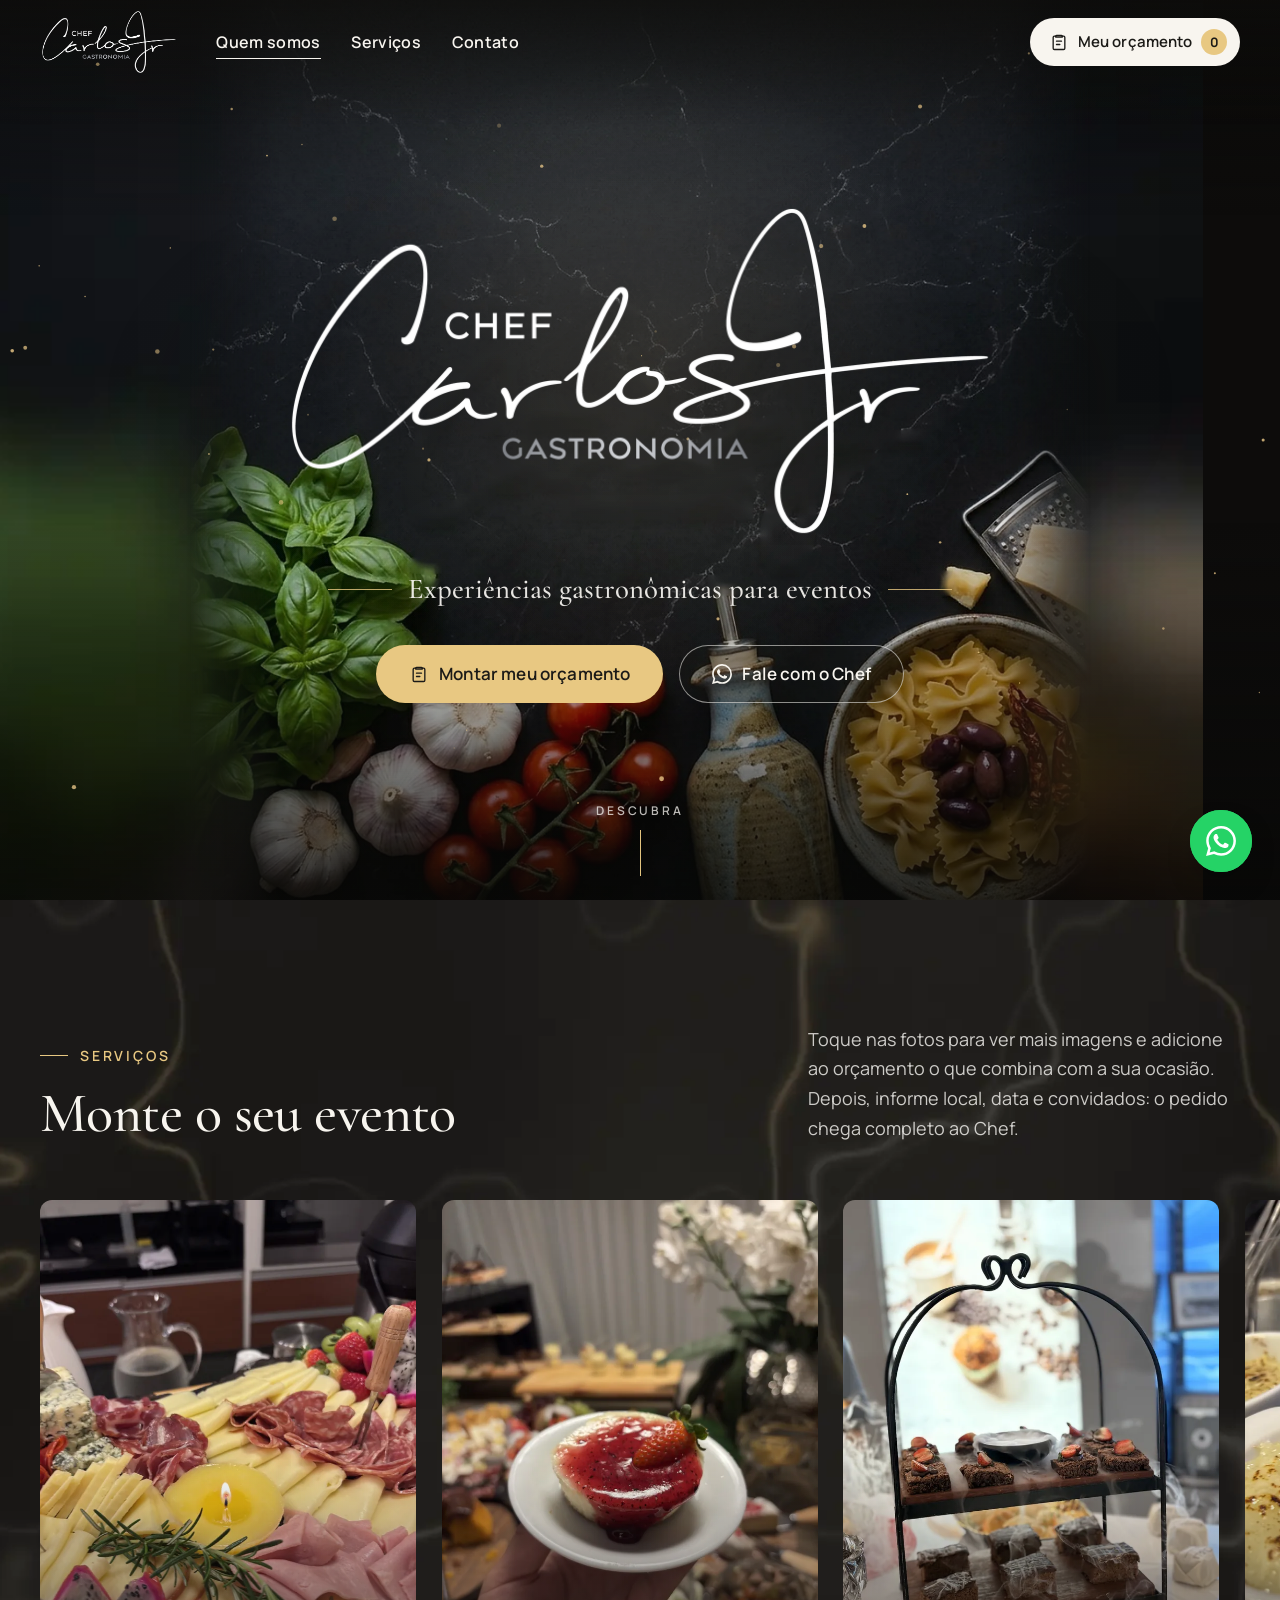
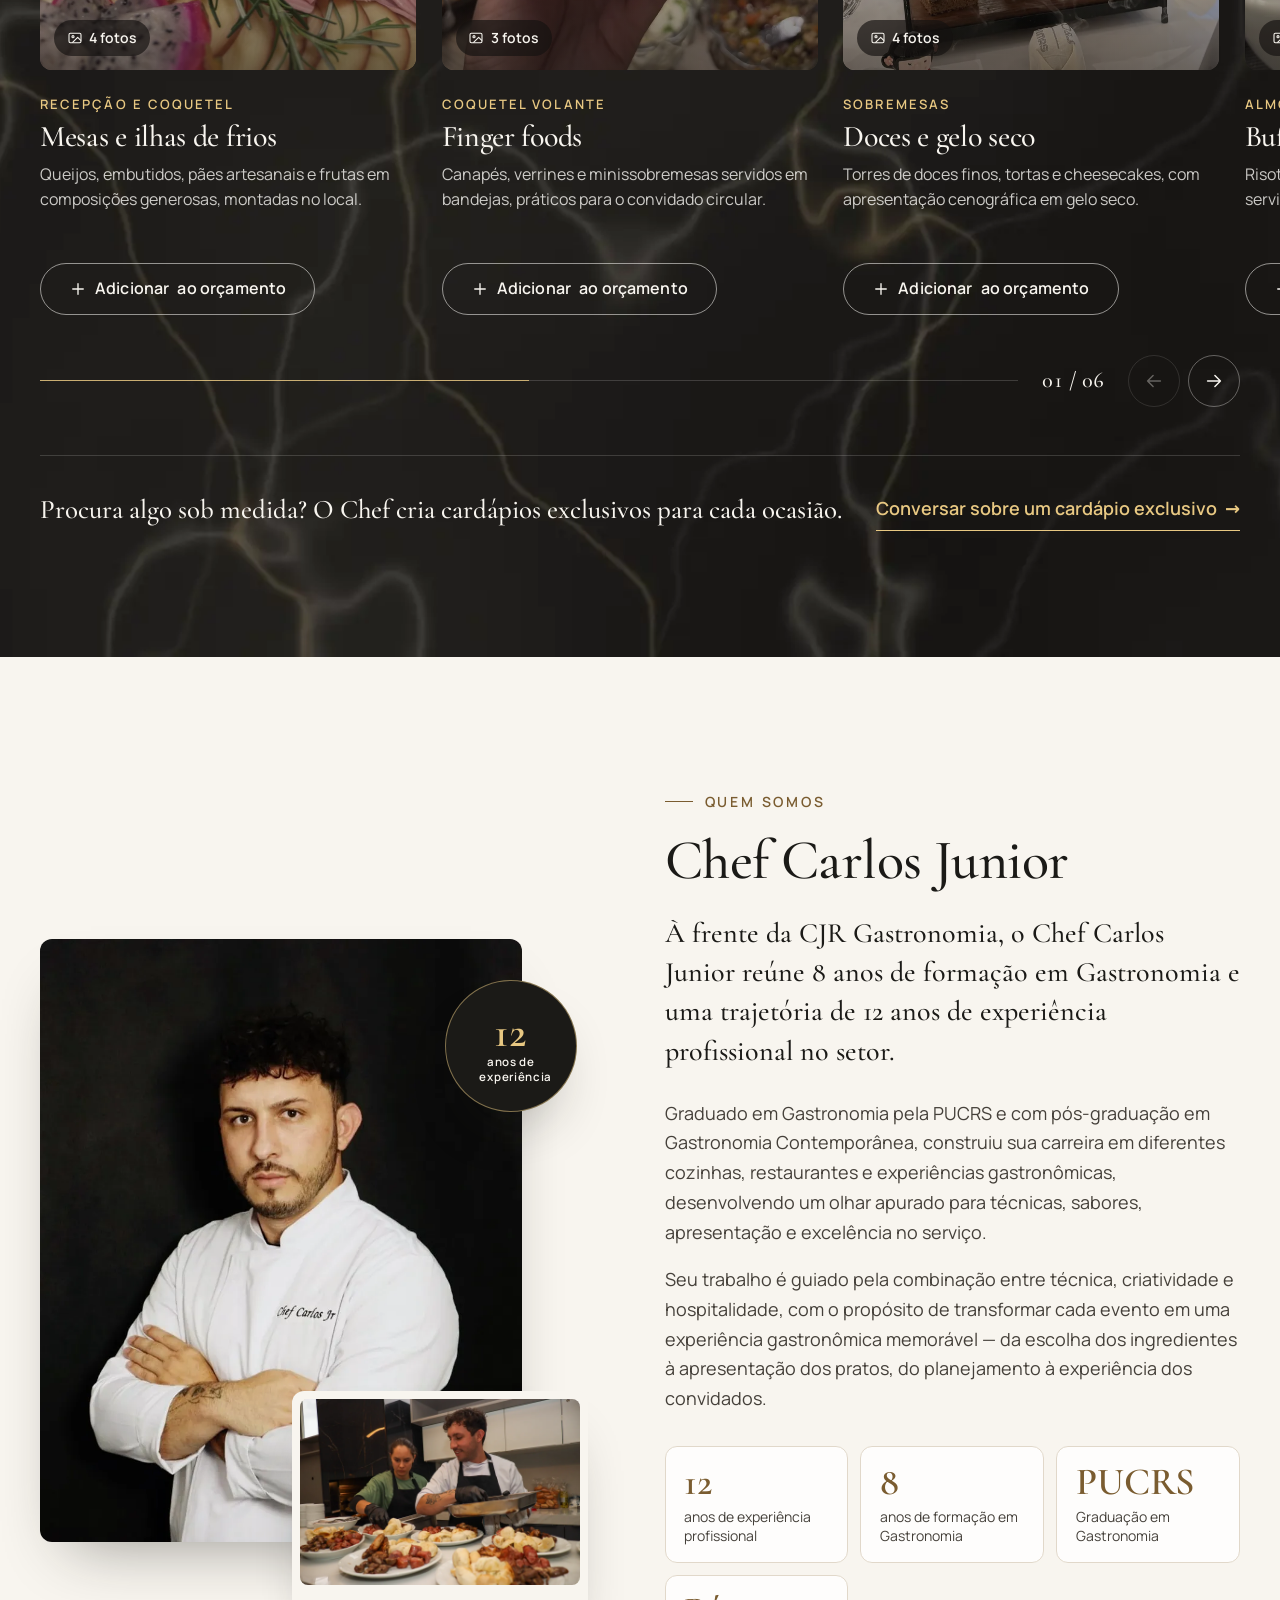
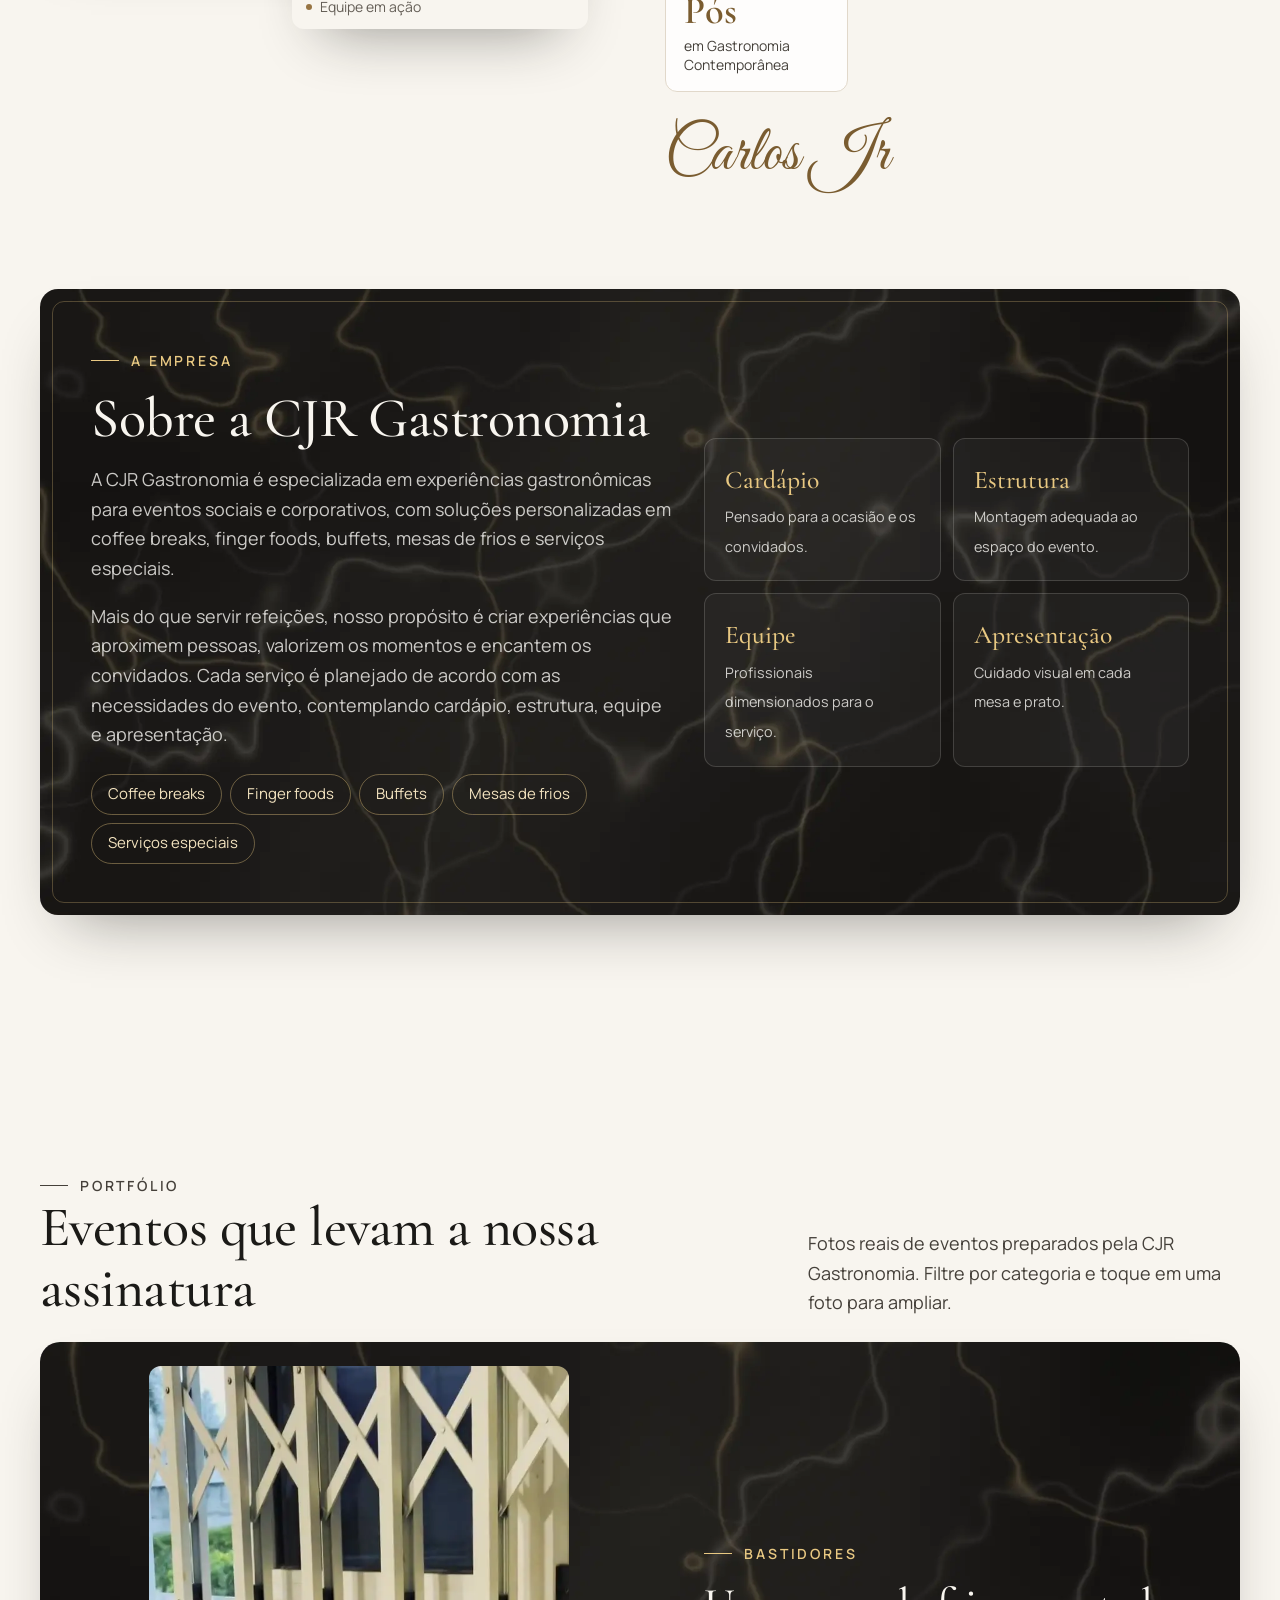
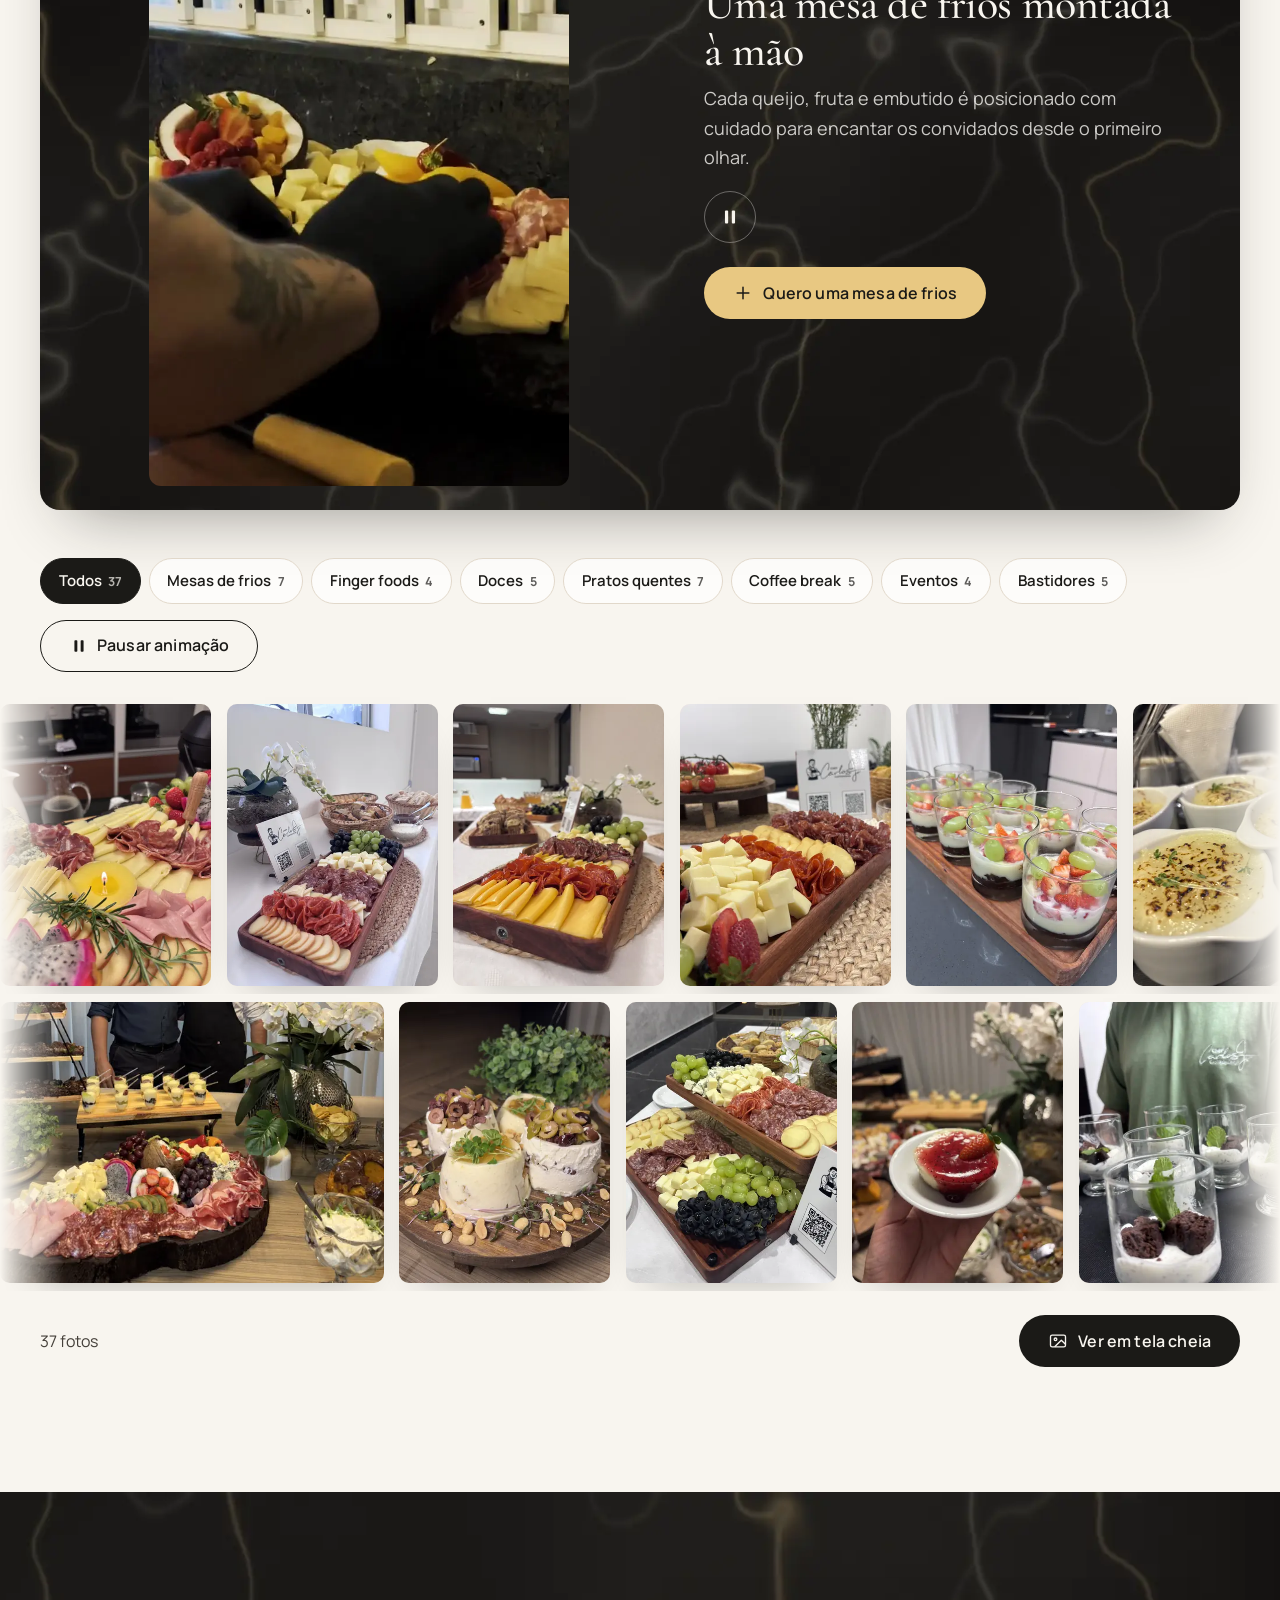
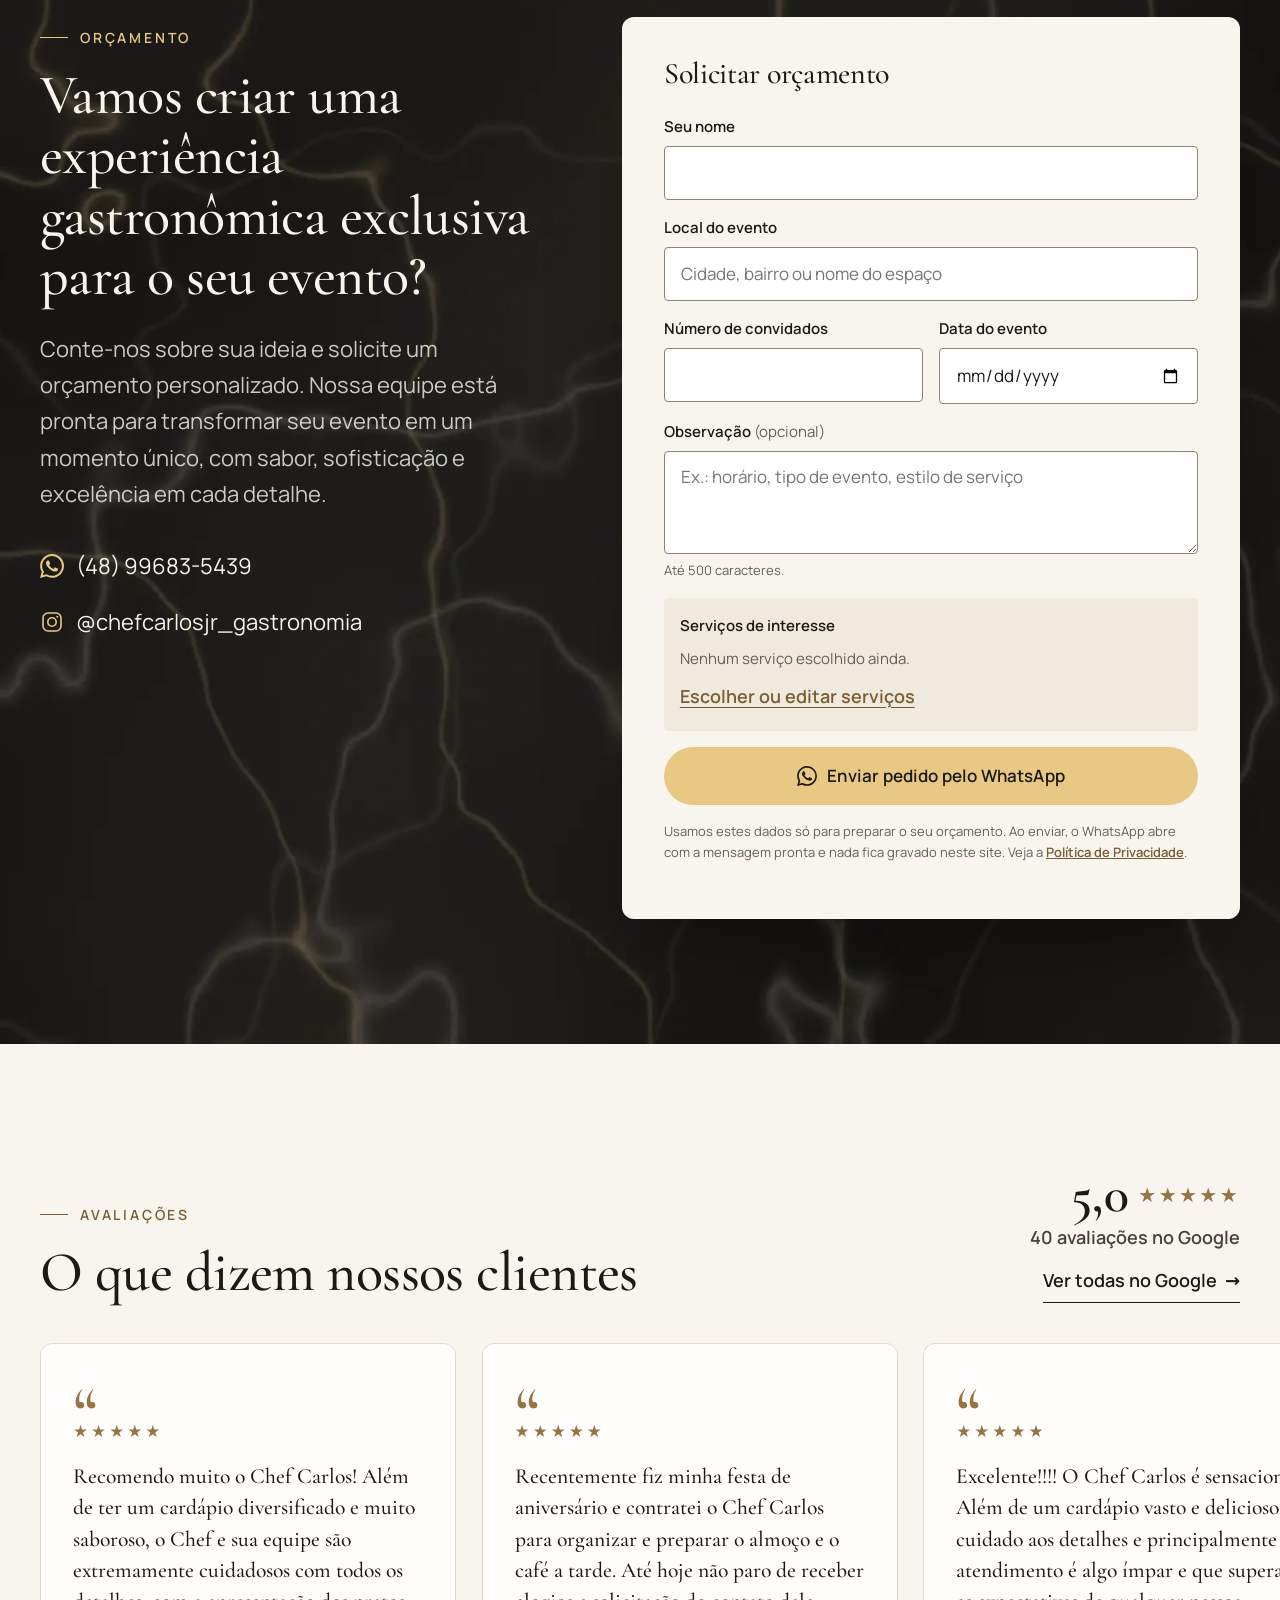
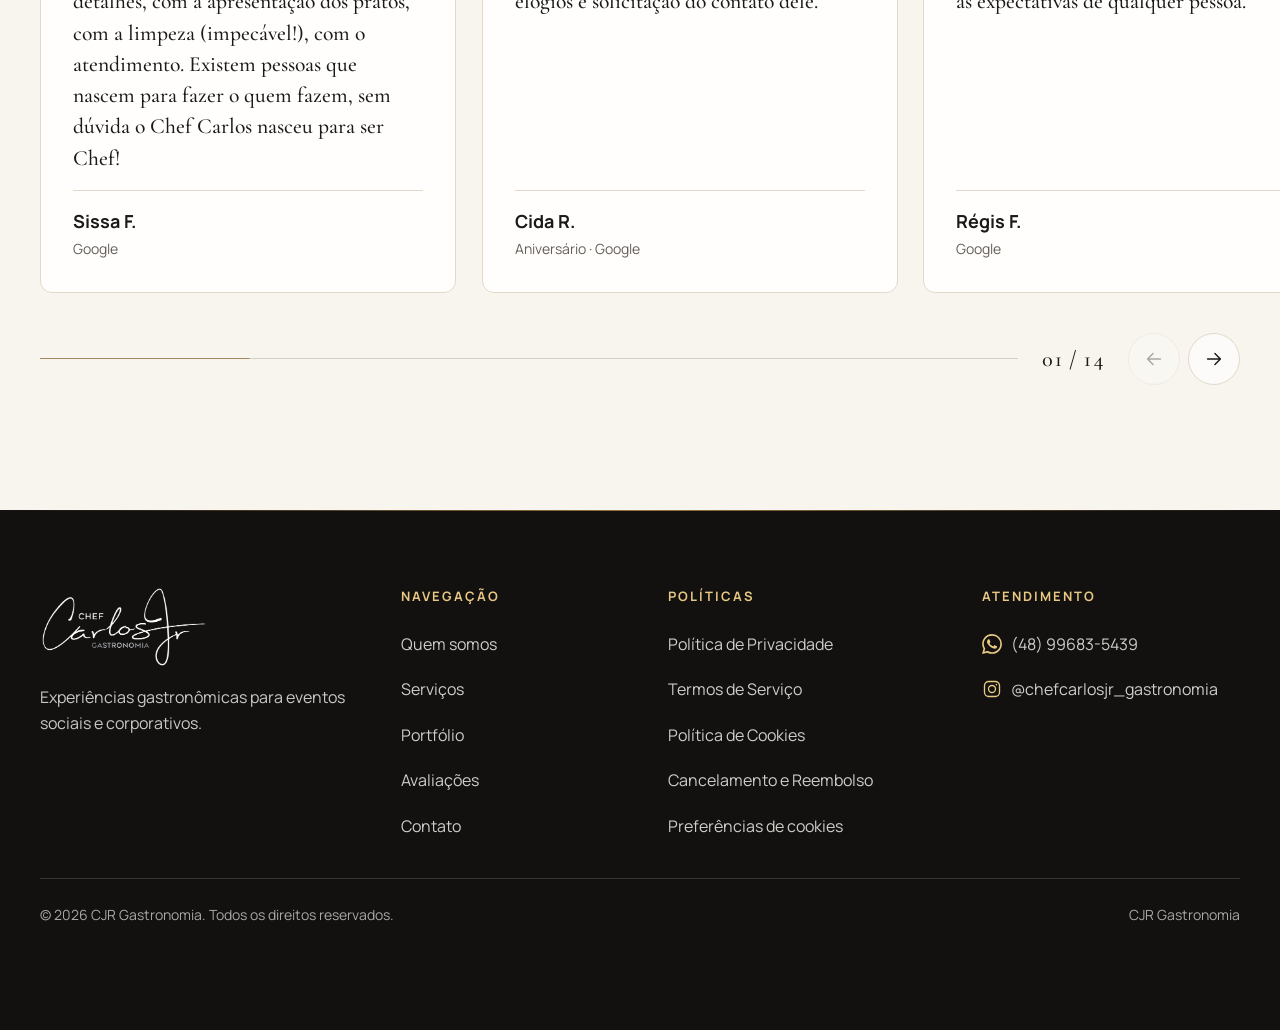
==== commit a6aa4c4b: "feat: hero com todos os ingredientes, nova foto do Chef, serviços antes de quem somos e vídeo dos ba" ====
--- a/index.html
+++ b/index.html
@@ -1,100 +1,532 @@
-<!DOCTYPE html>
+<!doctype html>
 <html lang="pt-BR" class="no-js">
 <head>
-  <meta charset="UTF-8">
-  <meta name="viewport" content="width=device-width, initial-scale=1, viewport-fit=cover">
-  <meta http-equiv="Content-Security-Policy" content="default-src 'self'; script-src 'self' https://www.googletagmanager.com; style-src 'self' 'unsafe-inline'; style-src-elem 'self'; style-src-attr 'unsafe-inline'; font-src 'self'; img-src 'self' data: blob: https:; media-src 'self'; connect-src 'self' https://*.google-analytics.com https://*.analytics.google.com https://www.googletagmanager.com; frame-src 'none'; base-uri 'self'; form-action 'self'; object-src 'none'">
-  <meta name="referrer" content="strict-origin-when-cross-origin">
-  <title>CJR Gastronomia · Experiências gastronômicas para eventos</title>
-  <meta name="description" content="Buffet, empratado, finger food, coffee break, mesa de frios, ilhas gastronômicas e personal chef para eventos sociais e corporativos em Florianópolis e região, com o Chef Carlos Junior. Solicite um orçamento personalizado.">
-  <meta name="theme-color" content="#120b09">
+  <meta charset="utf-8">
+  <meta name="viewport" content="width=device-width, initial-scale=1">
+  <title>CJR Gastronomia · Chef Carlos Jr · Experiências gastronômicas para eventos</title>
+  <meta name="description" content="Coffee breaks, finger foods, buffets, mesas de frios e serviços especiais para eventos sociais e corporativos, com o Chef Carlos Junior. Monte seu orçamento e envie pelo WhatsApp.">
+  <meta name="theme-color" content="#1b1a17">
+  <link rel="icon" href="assets/logo/favicon.svg" type="image/svg+xml">
   <meta property="og:type" content="website">
-  <meta property="og:title" content="CJR Gastronomia · Experiências gastronômicas para eventos">
-  <meta property="og:description" content="Alta gastronomia itinerante para eventos em Florianópolis e região. Conheça os serviços e receba uma proposta personalizada pelo WhatsApp.">
-  <meta property="og:image" content="https://chefcarlosjrgastronomia.com.br/assets/img/og-cjr.jpg">
-  <meta property="og:url" content="https://chefcarlosjrgastronomia.com.br/">
-  <link rel="canonical" href="https://chefcarlosjrgastronomia.com.br/">
-  <link rel="preload" href="assets/img/logo.webp" as="image" type="image/webp">
-  <link rel="preload" as="image" type="image/webp" href="assets/img/hero-chef.webp" imagesrcset="assets/img/hero-chef.webp 1214w, assets/img/hero-chef-2x.webp 2428w" imagesizes="100vw">
-  <link rel="icon" href="assets/img/favicon.svg" type="image/svg+xml">
-  <link rel="preload" href="assets/fonts/manrope.woff2" as="font" type="font/woff2" crossorigin>
-  <link rel="preload" href="assets/fonts/cormorant-garamond.woff2" as="font" type="font/woff2" crossorigin>
-  <link rel="stylesheet" href="css/fonts.css">
-  <link rel="stylesheet" href="css/site.css">
-  <link rel="stylesheet" href="css/pages.css">
-  <link rel="stylesheet" href="css/features.css">
-  <link rel="stylesheet" href="css/hero.css">
-  <script src="js/site/boot.js"></script>
-  <script type="module" src="js/site/main.js"></script>
+  <meta property="og:locale" content="pt_BR">
+  <meta property="og:title" content="CJR Gastronomia · Chef Carlos Jr">
+  <meta property="og:description" content="Experiências gastronômicas para eventos sociais e corporativos.">
+  <meta property="og:image" content="assets/img/og-image.jpg">
+
+  <script>
+    document.documentElement.classList.replace('no-js', 'js');
+    // Abertura com o logo: só na primeira página da visita.
+    try { if (sessionStorage.getItem('cjr-intro')) document.documentElement.classList.add('intro-seen'); } catch (e) {}
+    window.__introStart = Date.now();
+    setTimeout(function () { var i = document.getElementById('intro'); if (i) i.classList.add('is-done'); }, 4500);
+    // Segurança: se os scripts falharem, o conteúdo aparece mesmo assim.
+    setTimeout(function () { if (!(window.ChefSite && window.ChefSite.ready)) document.documentElement.classList.add('reveal-off'); }, 3000);
+  </script>
+  <link rel="preload" as="image" href="assets/img/hero-marmore.webp">
+  <link rel="preload" as="font" type="font/woff2" href="assets/fonts/manrope-normal-400_700.woff2" crossorigin>
+  <link rel="stylesheet" href="assets/css/fonts.css">
+  <link rel="stylesheet" href="assets/css/base.css">
+  <link rel="stylesheet" href="assets/css/layout.css">
+  <link rel="stylesheet" href="assets/css/components.css">
+  <link rel="stylesheet" href="assets/css/home.css">
+
+  <script src="assets/js/config.js" defer></script>
+  <script src="assets/js/portfolio-data.js" defer></script>
+  <script src="assets/js/consent.js" defer></script>
+  <script src="assets/js/whatsapp.js" defer></script>
+  <script src="assets/js/leadform.js" defer></script>
+  <script src="assets/js/quote.js" defer></script>
+  <script src="assets/js/carousel.js" defer></script>
+  <script src="assets/js/lightbox.js" defer></script>
+  <script src="assets/js/portfolio.js" defer></script>
+  <script src="assets/js/reviews.js" defer></script>
+  <script src="assets/js/effects.js" defer></script>
+  <script src="assets/js/main.js" defer></script>
+
+  <script type="application/ld+json">
+  {
+    "@context": "https://schema.org",
+    "@type": "FoodEstablishment",
+    "name": "CJR Gastronomia",
+    "alternateName": "Chef Carlos Jr Gastronomia",
+    "description": "Experiências gastronômicas para eventos sociais e corporativos: coffee breaks, finger foods, buffets, mesas de frios e serviços especiais.",
+    "telephone": "+55 48 99683-5439",
+    "founder": { "@type": "Person", "name": "Carlos Junior", "jobTitle": "Chef" },
+    "sameAs": ["https://www.instagram.com/chefcarlosjr_gastronomia/"]
+  }
+  </script>
 </head>
 <body>
-  <a class="skip" href="#main">Pular para o conteúdo</a>
-
-  <div class="grain" aria-hidden="true"></div>
-
-  <div class="preloader" id="preloader" aria-hidden="true">
-    <img class="pre-logo" src="assets/img/logo.webp" alt="" width="900" height="419">
-    <span class="pre-line"></span>
+  <div class="intro" id="intro" aria-hidden="true">
+    <img class="intro__logo" src="assets/logo/logo-claro-hd.png" alt="" width="1448" height="700">
+    <span class="intro__line"></span>
   </div>
-
-  <div class="cursor" aria-hidden="true"><i class="cursor-ring"><span class="cursor-label"></span></i><i class="cursor-dot"></i></div>
-
-  <header class="site-header" id="header">
-    <a class="brand" href="#/" aria-label="Chef Carlos Jr Gastronomia — início"><img class="brand-logo" src="assets/img/logo.webp" alt="Chef Carlos Jr Gastronomia" width="900" height="419"></a>
-    <nav class="nav" aria-label="Principal">
-      <a href="#/">Quem Somos</a>
-      <a href="#/servicos">Serviços</a>
-      <a href="#/contato">Contato</a>
-    </nav>
-    <div class="header-actions">
-      <div class="header-social" id="headerSocial"></div>
-      <button type="button" class="btn btn-gold btn-sm header-cta" data-order-open><span>Orçamento</span><b class="count" id="headerCount" hidden>0</b></button>
-      <button type="button" class="menu-btn" id="menuBtn" aria-expanded="false" aria-controls="drawer"><span class="menu-lines" aria-hidden="true"></span><span class="sr-only">Abrir menu</span></button>
+  <svg class="sprite" aria-hidden="true" focusable="false">
+    <symbol id="i-whatsapp" viewBox="0 0 24 24"><path fill="currentColor" d="M17.47 14.38c-.3-.15-1.76-.87-2.03-.97-.27-.1-.47-.15-.67.15-.2.3-.77.97-.94 1.16-.17.2-.35.22-.64.08-.3-.15-1.26-.47-2.39-1.48-.88-.79-1.48-1.76-1.65-2.06-.17-.3-.02-.46.13-.6.13-.14.3-.35.45-.52.15-.18.2-.3.3-.5.1-.2.05-.37-.03-.52-.07-.15-.67-1.61-.92-2.2-.24-.58-.49-.5-.67-.51h-.57c-.2 0-.52.07-.8.37-.27.3-1.04 1.02-1.04 2.48s1.07 2.88 1.21 3.07c.15.2 2.1 3.2 5.08 4.49.71.3 1.26.49 1.7.63.71.22 1.36.19 1.87.12.57-.09 1.76-.72 2-1.42.25-.7.25-1.29.18-1.41-.08-.13-.27-.2-.57-.35m-5.42 7.4h-.01a9.87 9.87 0 0 1-5.03-1.38l-.36-.21-3.74.98 1-3.65-.24-.37a9.86 9.86 0 0 1-1.51-5.26c0-5.45 4.44-9.88 9.89-9.88 2.64 0 5.12 1.03 6.99 2.9a9.83 9.83 0 0 1 2.89 6.99c0 5.45-4.44 9.88-9.88 9.88m8.41-18.3A11.82 11.82 0 0 0 12.05 0C5.5 0 .16 5.34.16 11.89c0 2.1.55 4.14 1.59 5.95L.06 24l6.3-1.65a11.88 11.88 0 0 0 5.69 1.45h.01c6.55 0 11.89-5.34 11.89-11.89a11.82 11.82 0 0 0-3.48-8.41Z"/></symbol>
+    <symbol id="i-instagram" viewBox="0 0 24 24" fill="none" stroke="currentColor" stroke-width="1.6"><rect x="3" y="3" width="18" height="18" rx="5"/><circle cx="12" cy="12" r="4.2"/><circle cx="17.3" cy="6.7" r="1" fill="currentColor" stroke="none"/></symbol>
+    <symbol id="i-list" viewBox="0 0 24 24" fill="none" stroke="currentColor" stroke-width="1.6" stroke-linecap="round" stroke-linejoin="round"><path d="M9 4h6a1 1 0 0 1 1 1v1H8V5a1 1 0 0 1 1-1Z"/><path d="M8 5H6.5A1.5 1.5 0 0 0 5 6.5v13A1.5 1.5 0 0 0 6.5 21h11a1.5 1.5 0 0 0 1.5-1.5v-13A1.5 1.5 0 0 0 17.5 5H16"/><path d="M9 11h6M9 15h4"/></symbol>
+    <symbol id="i-arrow-left" viewBox="0 0 24 24" fill="none" stroke="currentColor" stroke-width="1.6" stroke-linecap="round" stroke-linejoin="round"><path d="M19 12H5M11 6l-6 6 6 6"/></symbol>
+    <symbol id="i-arrow-right" viewBox="0 0 24 24" fill="none" stroke="currentColor" stroke-width="1.6" stroke-linecap="round" stroke-linejoin="round"><path d="M5 12h14M13 6l6 6-6 6"/></symbol>
+    <symbol id="i-close" viewBox="0 0 24 24" fill="none" stroke="currentColor" stroke-width="1.6" stroke-linecap="round"><path d="M6 6l12 12M18 6L6 18"/></symbol>
+    <symbol id="i-photos" viewBox="0 0 24 24" fill="none" stroke="currentColor" stroke-width="1.6" stroke-linejoin="round"><rect x="3" y="5" width="18" height="14" rx="2"/><circle cx="9" cy="10" r="1.6"/><path d="M21 16l-5-5-8 8"/></symbol>
+    <symbol id="i-plus" viewBox="0 0 24 24" fill="none" stroke="currentColor" stroke-width="1.8" stroke-linecap="round"><path d="M12 5v14M5 12h14"/></symbol>
+    <symbol id="i-check" viewBox="0 0 24 24" fill="none" stroke="currentColor" stroke-width="1.8" stroke-linecap="round" stroke-linejoin="round"><path d="M5 12.5l4.5 4.5L19 7.5"/></symbol>
+    <symbol id="i-play" viewBox="0 0 24 24" fill="currentColor"><path d="M8 5.5v13l11-6.5z"/></symbol>
+    <symbol id="i-pause" viewBox="0 0 24 24" fill="currentColor"><rect x="6.5" y="5" width="3.5" height="14" rx="1"/><rect x="14" y="5" width="3.5" height="14" rx="1"/></symbol>
+  </svg>
+
+  <a class="skip-link" href="#conteudo">Pular para o conteúdo</a>
+  <div class="ambient" aria-hidden="true"><span></span><span></span><span></span></div>
+  <div class="cursor-glow" aria-hidden="true"></div>
+
+  <!-- ===================== CABEÇALHO ===================== -->
+  <header class="site-header" data-header>
+    <div class="container site-header__inner">
+      <div class="site-header__left">
+        <a class="brand" href="#inicio" aria-label="CJR Gastronomia, ir para o início">
+          <img class="brand__logo brand__logo--light" src="assets/logo/logo-claro.png" alt="" width="520" height="251">
+          <img class="brand__logo brand__logo--dark" src="assets/logo/logo-escuro.png" alt="" width="520" height="251">
+        </a>
+        <nav class="main-nav" id="main-nav" aria-label="Menu principal">
+          <ul class="main-nav__list" role="list">
+            <li><a href="#quem-somos">Quem somos</a></li>
+            <li><a href="#servicos">Serviços</a></li>
+            <li data-feature="workshops" hidden><a href="#workshops">Workshops</a></li>
+            <li data-feature="cursos" hidden><a href="#cursos">Cursos</a></li>
+            <li><a href="contato.html">Contato</a></li>
+          </ul>
+        </nav>
+      </div>
+      <div class="site-header__actions">
+        <button class="btn btn--quote" type="button" data-quote-open aria-controls="quote-drawer" aria-expanded="false">
+          <svg aria-hidden="true"><use href="#i-list"/></svg>
+          <span class="btn--quote__label">Meu orçamento</span>
+          <span class="quote-count" data-quote-count-badge><span data-quote-count>0</span><span class="sr-only" data-quote-count-label> serviços</span></span>
+        </button>
+        <button class="menu-toggle" type="button" aria-controls="main-nav" aria-expanded="false" data-menu-toggle>
+          <span class="sr-only" data-menu-label>Abrir menu</span>
+          <span class="menu-toggle__bars" aria-hidden="true"><span></span><span></span><span></span></span>
+        </button>
+      </div>
     </div>
   </header>
 
-  <div class="layer drawer" id="drawer" hidden>
-    <div class="layer-backdrop" data-close></div>
-    <nav class="drawer-panel" aria-label="Menu">
-      <button type="button" class="dialog-x" data-close aria-label="Fechar menu"><svg viewBox="0 0 24 24" fill="none" stroke="currentColor" stroke-width="1.5" stroke-linecap="round" aria-hidden="true"><path d="M6 6l12 12M18 6 6 18"/></svg></button>
-      <div class="drawer-nav">
-        <a href="#/"><small>01</small>Quem Somos</a>
-        <a href="#/servicos"><small>02</small>Serviços</a>
-        <a href="#/contato"><small>03</small>Contato</a>
-      </div>
-      <div class="drawer-social" id="drawerSocial"></div>
-      <button type="button" class="btn btn-gold" data-order-open><span>Solicitar orçamento</span></button>
-    </nav>
-  </div>
-
-  <main id="main" tabindex="-1">
-    <div class="view" id="view"></div>
+  <main id="conteudo">
+    <!-- ===================== HERO ===================== -->
+    <section class="hero" id="inicio" aria-labelledby="hero-title" data-hero>
+      <div class="hero__media" aria-hidden="true">
+        <img class="hero__fundo" src="assets/img/hero-fundo.webp" alt="" width="480" height="480">
+        <img class="hero__bg" src="assets/img/hero-marmore.webp" alt="" width="2048" height="2048" fetchpriority="high">
+        <video class="hero__video" muted loop playsinline preload="none" data-hero-video></video>
+      </div>
+      <div class="hero__vignette" aria-hidden="true"></div>
+      <div class="hero__spot" aria-hidden="true"></div>
+      <canvas class="hero__dust" data-hero-dust aria-hidden="true"></canvas>
+
+      <div class="hero__content">
+        <h1 class="hero__title" id="hero-title">
+          <span class="sr-only">Chef Carlos Jr Gastronomia</span>
+          <span class="hero__logo" aria-hidden="true">
+            <img class="hero__logo-img" src="assets/logo/logo-claro-hd.png" alt="" width="1448" height="700">
+            <span class="hero__logo-shine"></span>
+          </span>
+        </h1>
+        <p class="hero__tagline reveal" style="--delay: 1.2s">Experiências gastronômicas para eventos</p>
+        <div class="hero__actions reveal" style="--delay: 1.45s">
+          <button class="btn btn--gold btn--lg" type="button" data-quote-open aria-controls="quote-drawer" aria-expanded="false">
+            <svg aria-hidden="true"><use href="#i-list"/></svg>Montar meu orçamento
+          </button>
+          <a class="btn btn--ghost-light btn--lg" href="https://wa.me/5548996835439" data-whatsapp data-cta="hero-whatsapp">
+            <svg aria-hidden="true"><use href="#i-whatsapp"/></svg>Fale com o Chef
+          </a>
+        </div>
+      </div>
+      <a class="hero__scroll" href="#quem-somos">Descubra<span aria-hidden="true"></span></a>
+    </section>
+
+    <!-- ===================== SERVIÇOS ===================== -->
+    <section class="section services on-dark" id="servicos" aria-labelledby="services-title">
+      <div class="container services__head">
+        <div>
+          <p class="eyebrow reveal">Serviços</p>
+          <h2 class="section-title reveal" id="services-title">Monte o seu evento</h2>
+        </div>
+        <p class="services__intro reveal">Toque nas fotos para ver mais imagens e adicione ao orçamento o que combina com a sua ocasião. Depois, informe local, data e convidados: o pedido chega completo ao Chef.</p>
+      </div>
+
+      <div class="carousel reveal" data-carousel>
+        <ul class="carousel__track" role="list" data-carousel-track aria-label="Serviços">
+          <li class="service-card" data-service="frios">
+            <button class="service-card__media" type="button" data-gallery-open aria-label="Ver fotos: Mesas e ilhas de frios">
+              <img src="assets/img/frios-capa.webp" alt="" width="720" height="900" loading="lazy">
+              <span class="service-card__chip"><svg aria-hidden="true"><use href="#i-photos"/></svg>4 fotos</span>
+            </button>
+            <div class="service-card__body">
+              <p class="service-card__tag">Recepção e coquetel</p>
+              <h3 class="service-card__title">Mesas e ilhas de frios</h3>
+              <p class="service-card__text">Queijos, embutidos, pães artesanais e frutas em composições generosas, montadas no local.</p>
+              <button class="btn btn--outline service-card__add" type="button" data-quote-add>
+                <span class="when-off"><svg aria-hidden="true"><use href="#i-plus"/></svg>Adicionar<span class="sr-only"> Mesas e ilhas de frios</span> ao orçamento</span>
+                <span class="when-on"><svg aria-hidden="true"><use href="#i-check"/></svg>No seu orçamento<span class="sr-only">: Mesas e ilhas de frios</span></span>
+              </button>
+            </div>
+            <template data-gallery>
+              <img src="assets/img/frios-1.webp" alt="Ilha de frios com queijos, presuntos, pitaia e ramos de alecrim">
+              <img src="assets/img/frios-2.webp" alt="Mesa de frios farta com queijos, embutidos e frutas">
+              <img src="assets/img/frios-3.webp" alt="Tábua de embutidos, queijos e uvas ao lado do cartão do Chef">
+              <img src="assets/img/frios-4.webp" alt="Terrines de queijo com azeitonas, castanhas e ervas frescas">
+            </template>
+          </li>
+
+          <li class="service-card" data-service="finger">
+            <button class="service-card__media" type="button" data-gallery-open aria-label="Ver fotos: Finger foods">
+              <img src="assets/img/finger-capa.webp" alt="" width="720" height="900" loading="lazy">
+              <span class="service-card__chip"><svg aria-hidden="true"><use href="#i-photos"/></svg>3 fotos</span>
+            </button>
+            <div class="service-card__body">
+              <p class="service-card__tag">Coquetel volante</p>
+              <h3 class="service-card__title">Finger foods</h3>
+              <p class="service-card__text">Canapés, verrines e minissobremesas servidos em bandejas, práticos para o convidado circular.</p>
+              <button class="btn btn--outline service-card__add" type="button" data-quote-add>
+                <span class="when-off"><svg aria-hidden="true"><use href="#i-plus"/></svg>Adicionar<span class="sr-only"> Finger foods</span> ao orçamento</span>
+                <span class="when-on"><svg aria-hidden="true"><use href="#i-check"/></svg>No seu orçamento<span class="sr-only">: Finger foods</span></span>
+              </button>
+            </div>
+            <template data-gallery>
+              <img src="assets/img/finger-1.webp" alt="Minicheesecake de frutas vermelhas em porção individual">
+              <img src="assets/img/finger-2.webp" alt="Verrines de creme com morangos e uvas sobre bandeja de madeira">
+              <img src="assets/img/finger-3.webp" alt="Verrines de brownie com creme e folhas de hortelã">
+            </template>
+          </li>
+
+          <li class="service-card" data-service="doces">
+            <button class="service-card__media" type="button" data-gallery-open aria-label="Ver fotos: Doces e gelo seco">
+              <img src="assets/img/doces-capa.webp" alt="" width="720" height="900" loading="lazy">
+              <span class="service-card__chip"><svg aria-hidden="true"><use href="#i-photos"/></svg>4 fotos</span>
+            </button>
+            <div class="service-card__body">
+              <p class="service-card__tag">Sobremesas</p>
+              <h3 class="service-card__title">Doces e gelo seco</h3>
+              <p class="service-card__text">Torres de doces finos, tortas e cheesecakes, com apresentação cenográfica em gelo seco.</p>
+              <button class="btn btn--outline service-card__add" type="button" data-quote-add>
+                <span class="when-off"><svg aria-hidden="true"><use href="#i-plus"/></svg>Adicionar<span class="sr-only"> Doces e gelo seco</span> ao orçamento</span>
+                <span class="when-on"><svg aria-hidden="true"><use href="#i-check"/></svg>No seu orçamento<span class="sr-only">: Doces e gelo seco</span></span>
+              </button>
+            </div>
+            <template data-gallery>
+              <img src="assets/img/doces-1.webp" alt="Torre de doces finos com efeito de gelo seco">
+              <img src="assets/img/doces-2.webp" alt="Suporte de doces com fumaça de gelo seco">
+              <img src="assets/img/doces-3.webp" alt="Cheesecake inteiro com calda de frutas vermelhas">
+              <img src="assets/img/doces-4.webp" alt="Bolo red velvet decorado com morangos">
+            </template>
+          </li>
+
+          <li class="service-card" data-service="quentes">
+            <button class="service-card__media" type="button" data-gallery-open aria-label="Ver fotos: Buffet de pratos quentes">
+              <img src="assets/img/quentes-capa.webp" alt="" width="720" height="900" loading="lazy">
+              <span class="service-card__chip"><svg aria-hidden="true"><use href="#i-photos"/></svg>4 fotos</span>
+            </button>
+            <div class="service-card__body">
+              <p class="service-card__tag">Almoço e jantar</p>
+              <h3 class="service-card__title">Buffet de pratos quentes</h3>
+              <p class="service-card__text">Risotos, massas, frutos do mar e gratinados, servidos em réchauds ou empratados.</p>
+              <button class="btn btn--outline service-card__add" type="button" data-quote-add>
+                <span class="when-off"><svg aria-hidden="true"><use href="#i-plus"/></svg>Adicionar<span class="sr-only"> Buffet de pratos quentes</span> ao orçamento</span>
+                <span class="when-on"><svg aria-hidden="true"><use href="#i-check"/></svg>No seu orçamento<span class="sr-only">: Buffet de pratos quentes</span></span>
+              </button>
+            </div>
+            <template data-gallery>
+              <img src="assets/img/quentes-1.webp" alt="Gratinados individuais dourados com ervas">
+              <img src="assets/img/quentes-2.webp" alt="Prato de camarões com molho cremoso e salsinha">
+              <img src="assets/img/quentes-3.webp" alt="Risoto cremoso finalizado na frigideira">
+              <img src="assets/img/quentes-4.webp" alt="Capeletti em caldo servido em panela de ferro">
+            </template>
+          </li>
+
+          <li class="service-card" data-service="coffee">
+            <button class="service-card__media" type="button" data-gallery-open aria-label="Ver fotos: Coffee break">
+              <img src="assets/img/coffee-capa.webp" alt="" width="720" height="900" loading="lazy">
+              <span class="service-card__chip"><svg aria-hidden="true"><use href="#i-photos"/></svg>4 fotos</span>
+            </button>
+            <div class="service-card__body">
+              <p class="service-card__tag">Empresas e reuniões</p>
+              <h3 class="service-card__title">Coffee break</h3>
+              <p class="service-card__text">Mesas completas para reuniões e confraternizações: pães, bolos, frios, frutas e bebidas.</p>
+              <button class="btn btn--outline service-card__add" type="button" data-quote-add>
+                <span class="when-off"><svg aria-hidden="true"><use href="#i-plus"/></svg>Adicionar<span class="sr-only"> Coffee break</span> ao orçamento</span>
+                <span class="when-on"><svg aria-hidden="true"><use href="#i-check"/></svg>No seu orçamento<span class="sr-only">: Coffee break</span></span>
+              </button>
+            </div>
+            <template data-gallery>
+              <img src="assets/img/coffee-1.webp" alt="Bancada de coffee break com bolos, frios, pães e flores">
+              <img src="assets/img/coffee-2.webp" alt="Coffee break montado em sala corporativa">
+              <img src="assets/img/coffee-3.webp" alt="Mesa de pães artesanais com frutas e geleias">
+              <img src="assets/img/coffee-4.webp" alt="Bolo fatiado ao lado do cartão com QR code do Chef">
+            </template>
+          </li>
+
+          <li class="service-card" data-service="showcooking">
+            <button class="service-card__media" type="button" data-gallery-open aria-label="Ver fotos: Show cooking">
+              <img src="assets/img/showcooking-capa.webp" alt="" width="720" height="900" loading="lazy">
+              <span class="service-card__chip"><svg aria-hidden="true"><use href="#i-photos"/></svg>4 fotos</span>
+            </button>
+            <div class="service-card__body">
+              <p class="service-card__tag">Serviço especial</p>
+              <h3 class="service-card__title">Show cooking</h3>
+              <p class="service-card__text">O Chef cozinha ao vivo diante dos convidados, com massas frescas e preparos interativos.</p>
+              <button class="btn btn--outline service-card__add" type="button" data-quote-add>
+                <span class="when-off"><svg aria-hidden="true"><use href="#i-plus"/></svg>Adicionar<span class="sr-only"> Show cooking</span> ao orçamento</span>
+                <span class="when-on"><svg aria-hidden="true"><use href="#i-check"/></svg>No seu orçamento<span class="sr-only">: Show cooking</span></span>
+              </button>
+            </div>
+            <template data-gallery>
+              <img src="assets/img/showcooking-1.webp" alt="Chef Carlos Junior preparando massa fresca ao ar livre">
+              <img src="assets/img/showcooking-2.webp" alt="Chef Carlos Junior de dólmã branco em sua bancada">
+              <img src="assets/img/showcooking-3.webp" alt="Chef Carlos Junior cortando massa fresca na máquina">
+              <img src="assets/img/showcooking-4.webp" alt="Chef Carlos Junior falando ao microfone durante um evento">
+            </template>
+          </li>
+        </ul>
+
+        <div class="container carousel__controls">
+          <div class="carousel__progress" aria-hidden="true"><span data-carousel-bar></span></div>
+          <p class="carousel__count" aria-hidden="true"><span data-carousel-current>01</span> / <span data-carousel-total>06</span></p>
+          <div class="carousel__buttons">
+            <button class="icon-btn" type="button" data-carousel-prev aria-label="Serviço anterior"><svg aria-hidden="true"><use href="#i-arrow-left"/></svg></button>
+            <button class="icon-btn" type="button" data-carousel-next aria-label="Próximo serviço"><svg aria-hidden="true"><use href="#i-arrow-right"/></svg></button>
+          </div>
+        </div>
+      </div>
+
+      <div class="container services__foot reveal">
+        <p>Procura algo sob medida? O Chef cria cardápios exclusivos para cada ocasião.</p>
+        <a class="link-arrow" href="https://wa.me/5548996835439" data-whatsapp data-cta="servicos-exclusivo" data-message="Olá, Chef Carlos! Gostaria de um cardápio sob medida para o meu evento.">Conversar sobre um cardápio exclusivo</a>
+      </div>
+    </section>
+
+    <!-- ===================== QUEM SOMOS ===================== -->
+    <section class="section about" id="quem-somos" aria-labelledby="about-title">
+      <svg class="vein" viewBox="0 0 760 420" aria-hidden="true" focusable="false"><path pathLength="1" d="M8 400 C 150 330 210 360 318 262 S 520 118 752 36"/><path pathLength="1" d="M70 416 C 210 372 300 388 420 304 S 610 196 744 168" opacity=".55"/></svg>
+      <div class="container about__grid">
+        <div class="about__media">
+          <figure class="about__portrait reveal">
+            <img src="assets/img/chef.webp" alt="Chef Carlos Junior de dólmã branco, de braços cruzados, em fundo escuro" width="960" height="1200" loading="lazy">
+          </figure>
+          <figure class="about__team reveal" style="--delay: .2s">
+            <img src="assets/img/equipe.webp" alt="Chef Carlos Junior e sua equipe finalizando as travessas na cozinha" width="1200" height="800" loading="lazy">
+            <figcaption>Equipe em ação</figcaption>
+          </figure>
+          <p class="about__badge reveal" style="--delay: .35s"><span><strong data-count="12">12</strong>anos de experiência</span></p>
+        </div>
+
+        <div class="about__text">
+          <p class="eyebrow reveal">Quem somos</p>
+          <h2 class="section-title reveal" id="about-title">Chef Carlos Junior</h2>
+          <p class="about__lead reveal">À frente da CJR Gastronomia, o Chef Carlos Junior reúne 8 anos de formação em Gastronomia e uma trajetória de 12 anos de experiência profissional no setor.</p>
+          <p class="reveal">Graduado em Gastronomia pela PUCRS e com pós-graduação em Gastronomia Contemporânea, construiu sua carreira em diferentes cozinhas, restaurantes e experiências gastronômicas, desenvolvendo um olhar apurado para técnicas, sabores, apresentação e excelência no serviço.</p>
+          <p class="reveal">Seu trabalho é guiado pela combinação entre técnica, criatividade e hospitalidade, com o propósito de transformar cada evento em uma experiência gastronômica memorável — da escolha dos ingredientes à apresentação dos pratos, do planejamento à experiência dos convidados.</p>
+          <ul class="stats reveal" role="list">
+            <li><strong data-count="12">12</strong><span>anos de experiência profissional</span></li>
+            <li><strong data-count="8">8</strong><span>anos de formação em Gastronomia</span></li>
+            <li><strong>PUCRS</strong><span>Graduação em Gastronomia</span></li>
+            <li><strong>Pós</strong><span>em Gastronomia Contemporânea</span></li>
+          </ul>
+          <p class="signature reveal" aria-hidden="true">Carlos Jr</p>
+        </div>
+      </div>
+
+      <div class="container">
+        <div class="company on-dark reveal">
+          <div>
+            <p class="eyebrow">A empresa</p>
+            <h3>Sobre a CJR Gastronomia</h3>
+            <p>A CJR Gastronomia é especializada em experiências gastronômicas para eventos sociais e corporativos, com soluções personalizadas em coffee breaks, finger foods, buffets, mesas de frios e serviços especiais.</p>
+            <p>Mais do que servir refeições, nosso propósito é criar experiências que aproximem pessoas, valorizem os momentos e encantem os convidados. Cada serviço é planejado de acordo com as necessidades do evento, contemplando cardápio, estrutura, equipe e apresentação.</p>
+            <ul class="company__specialties" role="list" aria-label="Especialidades">
+              <li>Coffee breaks</li><li>Finger foods</li><li>Buffets</li><li>Mesas de frios</li><li>Serviços especiais</li>
+            </ul>
+          </div>
+          <ul class="company__pillars" role="list" aria-label="O que planejamos em cada evento">
+            <li><strong>Cardápio</strong><span>Pensado para a ocasião e os convidados.</span></li>
+            <li><strong>Estrutura</strong><span>Montagem adequada ao espaço do evento.</span></li>
+            <li><strong>Equipe</strong><span>Profissionais dimensionados para o serviço.</span></li>
+            <li><strong>Apresentação</strong><span>Cuidado visual em cada mesa e prato.</span></li>
+          </ul>
+        </div>
+      </div>
+    </section>
+
+    <!-- ===================== PORTFÓLIO ===================== -->
+    <section class="section portfolio" id="portfolio" aria-labelledby="portfolio-title" data-portfolio>
+      <svg class="vein" viewBox="0 0 760 420" aria-hidden="true" focusable="false"><path pathLength="1" d="M4 60 C 140 120 240 70 340 160 S 560 330 756 300"/><path pathLength="1" d="M30 20 C 170 90 280 40 390 120 S 600 270 740 250" opacity=".5"/></svg>
+      <div class="container portfolio__head">
+        <div>
+          <p class="eyebrow reveal">Portfólio</p>
+          <h2 class="section-title reveal" id="portfolio-title">Eventos que levam a nossa assinatura</h2>
+        </div>
+        <p class="reveal">Fotos reais de eventos preparados pela CJR Gastronomia. Filtre por categoria e toque em uma foto para ampliar.</p>
+      </div>
+      <div class="container spotlight spotlight--video reveal" data-feature-video>
+        <div class="spotlight__stage">
+          <video class="spotlight__video" src="assets/video/chef-carlos.mp4" poster="assets/img/video-poster.webp" muted loop playsinline autoplay preload="metadata" aria-label="Vídeo: montagem de uma mesa de frios com queijos, frutas e embutidos"></video>
+        </div>
+        <div class="spotlight__info">
+          <p class="eyebrow">Bastidores</p>
+          <h3 class="spotlight__title">Uma mesa de frios montada à mão</h3>
+          <p class="spotlight__text">Cada queijo, fruta e embutido é posicionado com cuidado para encantar os convidados desde o primeiro olhar.</p>
+          <div class="spotlight__controls">
+            <button class="icon-btn" type="button" data-video-toggle aria-pressed="false" aria-label="Pausar vídeo"><svg aria-hidden="true"><use href="#i-pause"/></svg></button>
+          </div>
+          <div data-service="frios">
+            <button class="btn btn--gold" type="button" data-quote-add><svg aria-hidden="true"><use href="#i-plus"/></svg>Quero uma mesa de frios</button>
+          </div>
+        </div>
+      </div>
+      <div class="container portfolio__toolbar reveal">
+        <div class="filters" role="group" aria-label="Filtrar fotos por categoria" data-portfolio-filters></div>
+        <button class="btn btn--outline portfolio__pause" type="button" aria-pressed="false" data-portfolio-pause>
+          <svg aria-hidden="true"><use href="#i-pause"/></svg><span data-portfolio-pause-label>Pausar animação</span>
+        </button>
+      </div>
+      <div class="marquee" aria-label="Fotos do portfólio, primeira faixa" role="region"><ul class="marquee__track" role="list"></ul></div>
+      <div class="marquee marquee--reverse" aria-label="Fotos do portfólio, segunda faixa" role="region"><ul class="marquee__track" role="list"></ul></div>
+      <div class="container portfolio__foot">
+        <p class="portfolio__count" aria-live="polite" data-portfolio-count></p>
+        <button class="btn btn--dark" type="button" data-portfolio-all><svg aria-hidden="true"><use href="#i-photos"/></svg>Ver em tela cheia</button>
+      </div>
+    </section>
+
+    <!-- ===================== RECURSO FUTURO: WORKSHOPS CORPORATIVOS (oculto) =====================
+         Para exibir: assets/js/config.js → features.workshops = true.
+         Mapa: incorpore um Google My Maps (iframe) ou Leaflet em [data-company-map] e liste as empresas em [data-company-list]
+         (somente com autorização de cada empresa para uso do nome/marca). -->
+    <section class="section workshops" id="workshops" data-feature="workshops" hidden aria-labelledby="workshops-title">
+      <div class="container">
+        <p class="eyebrow">Para empresas</p>
+        <h2 class="section-title" id="workshops-title">Workshops corporativos</h2>
+        <p class="lead">Experiências gastronômicas conduzidas pelo Chef para integrar equipes, celebrar resultados e receber clientes.</p>
+        <div class="company-map" data-company-map role="img" aria-label="Mapa das empresas atendidas"></div>
+        <ul class="chips" role="list" data-company-list></ul>
+        <a class="btn btn--dark" href="https://wa.me/5548996835439" data-whatsapp data-cta="workshops" data-message="Olá, Chef Carlos! Gostaria de uma proposta de workshop corporativo.">Solicitar proposta de workshop</a>
+      </div>
+    </section>
+
+    <!-- ===================== RECURSO FUTURO: CURSOS DO CHEF · HOTMART (oculto) =====================
+         Para exibir: assets/js/config.js → features.cursos = true.
+         Em cada curso, troque o href pelo link de checkout da Hotmart (https://pay.hotmart.com/XXXX). -->
+    <section class="section courses on-dark" id="cursos" data-feature="cursos" hidden aria-labelledby="courses-title">
+      <div class="container">
+        <p class="eyebrow">Aprenda com o Chef</p>
+        <h2 class="section-title" id="courses-title">Cursos do Chef</h2>
+        <ul class="chips" role="list"><li class="chip"><a href="#" rel="noopener">Nome do curso · Hotmart</a></li></ul>
+      </div>
+    </section>
+
+
+    <!-- ===================== ORÇAMENTO ===================== -->
+    <section class="section contact on-dark" id="orcamento" aria-labelledby="contact-title">
+      <div class="container contact__grid">
+        <div class="contact__intro">
+          <p class="eyebrow reveal">Orçamento</p>
+          <h2 class="section-title reveal" id="contact-title">Vamos criar uma experiência gastronômica exclusiva para o seu evento?</h2>
+          <p class="lead reveal">Conte-nos sobre sua ideia e solicite um orçamento personalizado. Nossa equipe está pronta para transformar seu evento em um momento único, com sabor, sofisticação e excelência em cada detalhe.</p>
+          <ul class="contact-list reveal" role="list">
+            <li><a href="https://wa.me/5548996835439" data-whatsapp data-cta="contato-direto"><svg aria-hidden="true"><use href="#i-whatsapp"/></svg>(48) 99683-5439</a></li>
+            <li><a href="https://www.instagram.com/chefcarlosjr_gastronomia/" target="_blank" rel="noopener" data-instagram><svg aria-hidden="true"><use href="#i-instagram"/></svg>@chefcarlosjr_gastronomia</a></li>
+          </ul>
+        </div>
+        <div class="form-card reveal">
+          <h3 class="form-card__title" id="form-inicio-title">Solicitar orçamento</h3>
+          <form id="form-inicio" data-lead-form data-show-services data-cta="form-inicio" aria-labelledby="form-inicio-title"></form>
+        </div>
+      </div>
+
+    </section>
+
+    <!-- ===================== AVALIAÇÕES ===================== -->
+    <section class="section reviews" id="avaliacoes" aria-labelledby="reviews-title" data-reviews>
+      <svg class="vein" viewBox="0 0 760 420" aria-hidden="true" focusable="false"><path pathLength="1" d="M10 300 C 180 240 260 300 380 210 S 590 70 752 110"/></svg>
+      <div class="container reviews__head">
+        <div>
+          <p class="eyebrow reveal">Avaliações</p>
+          <h2 class="section-title reveal" id="reviews-title">O que dizem nossos clientes</h2>
+        </div>
+        <div class="reviews__summary reveal" data-reviews-summary hidden>
+          <p class="reviews__score"><strong data-reviews-score></strong><span class="reviews__stars" aria-hidden="true">★★★★★</span></p>
+          <p class="reviews__total"><span data-reviews-total></span> avaliações no Google</p>
+          <a class="link-arrow" href="#" data-reviews-all target="_blank" rel="noopener">Ver todas no Google</a>
+        </div>
+      </div>
+      <div class="carousel" data-carousel hidden>
+        <ul class="carousel__track" role="list" tabindex="0" data-carousel-track aria-label="Avaliações de clientes (use as setas do teclado para rolar)"></ul>
+        <div class="container carousel__controls">
+          <div class="carousel__progress" aria-hidden="true"><span data-carousel-bar></span></div>
+          <p class="carousel__count" aria-hidden="true"><span data-carousel-current>01</span> / <span data-carousel-total>01</span></p>
+          <div class="carousel__buttons">
+            <button class="icon-btn" type="button" data-carousel-prev aria-label="Avaliação anterior"><svg aria-hidden="true"><use href="#i-arrow-left"/></svg></button>
+            <button class="icon-btn" type="button" data-carousel-next aria-label="Próxima avaliação"><svg aria-hidden="true"><use href="#i-arrow-right"/></svg></button>
+          </div>
+        </div>
+      </div>
+      <div class="container">
+        <div class="reviews__empty reveal" data-reviews-empty hidden>
+          <h3>A sua opinião faz parte da nossa história</h3>
+          <p>Em breve, os depoimentos de quem já viveu um evento com a CJR Gastronomia aparecerão aqui. Já foi nosso cliente? Conte como foi a sua experiência.</p>
+          <a class="btn btn--dark" href="contato.html" data-reviews-cta>Deixar minha avaliação</a>
+        </div>
+      </div>
+    </section>
   </main>
 
-  <footer class="site-footer" id="footer"></footer>
-
-  <div class="quick-actions" role="region" aria-label="Atalhos">
-  <button type="button" class="order-tab" id="orderTab" data-order-open hidden aria-label="Abrir o seu pedido de orçamento">
-    <span class="order-tab-icon" aria-hidden="true"><svg viewBox="0 0 24 24" fill="none" stroke="currentColor" stroke-width="1.5" stroke-linecap="round" stroke-linejoin="round"><path d="M5 8h14l-1 12H6L5 8Z"/><path d="M9 8V6.5a3 3 0 0 1 6 0V8"/></svg></span>
-    <span class="order-tab-label" id="orderTabLabel">Seu pedido</span>
-    <b class="order-tab-count" id="orderTabCount" hidden>0</b>
-  </button>
-
-  <a class="wa-float" data-wa="flutuante-quem-somos" data-whats hidden target="_blank" rel="noopener" aria-label="Fale com o Chef no WhatsApp">
-    <span class="wa-float-icon" aria-hidden="true"><svg viewBox="0 0 24 24" fill="currentColor"><path d="M12 2a10 10 0 0 0-8.6 15.1L2 22l5-1.3A10 10 0 1 0 12 2Zm0 18.2a8.2 8.2 0 0 1-4.2-1.2l-.3-.2-3 .8.8-2.9-.2-.3A8.2 8.2 0 1 1 12 20.2Zm4.5-6.1c-.2-.1-1.5-.7-1.7-.8-.2-.1-.4-.1-.6.1l-.8 1c-.1.2-.3.2-.5.1a6.7 6.7 0 0 1-3.3-2.9c-.2-.4.2-.4.7-1.3.1-.2 0-.3 0-.4l-.8-1.8c-.2-.5-.4-.4-.6-.4h-.5a1 1 0 0 0-.7.3 3 3 0 0 0-.9 2.2 5.2 5.2 0 0 0 1.1 2.7 11.9 11.9 0 0 0 4.6 4c1.7.7 2.4.8 3.2.7a2.8 2.8 0 0 0 1.8-1.3 2.3 2.3 0 0 0 .2-1.3c-.1-.1-.3-.2-.5-.3Z"/></svg></span>
-    <span class="wa-float-text">Fale com o Chef</span>
-  </a>
-  </div>
-
-  <div class="layer" id="layer" hidden>
-    <div class="layer-backdrop" data-close></div>
-    <div class="dialog" id="dialog" role="dialog" aria-modal="true" aria-labelledby="dialogTitle"></div>
-  </div>
-
-  <div class="page-curtain" id="curtain" aria-hidden="true"><img src="assets/img/logo.webp" alt="" width="900" height="419"></div>
-
-  <div class="toasts" id="toasts" aria-live="polite"></div>
-
-  <noscript><div class="noscript">Para ver o site e pedir um orçamento, ative o JavaScript do navegador.</div></noscript>
+  <!-- ===================== RODAPÉ PADRÃO ===================== -->
+  <footer class="site-footer" id="rodape">
+    <div class="container footer__top">
+      <div class="footer__brand">
+        <img src="assets/logo/logo-claro.png" alt="Chef Carlos Jr Gastronomia" width="520" height="251" loading="lazy">
+        <p>Experiências gastronômicas para eventos sociais e corporativos.</p>
+      </div>
+      <nav aria-labelledby="footer-nav-title">
+        <p class="footer__title" id="footer-nav-title">Navegação</p>
+        <ul class="footer__list" role="list">
+          <li><a href="#quem-somos">Quem somos</a></li>
+          <li><a href="#servicos">Serviços</a></li>
+          <li><a href="#portfolio">Portfólio</a></li>
+          <li><a href="#avaliacoes">Avaliações</a></li>
+          <li><a href="contato.html">Contato</a></li>
+        </ul>
+      </nav>
+      <nav aria-labelledby="footer-legal-title">
+        <p class="footer__title" id="footer-legal-title">Políticas</p>
+        <ul class="footer__list" role="list">
+          <li><a href="privacidade.html">Política de Privacidade</a></li>
+          <li><a href="termos.html">Termos de Serviço</a></li>
+          <li><a href="cookies.html">Política de Cookies</a></li>
+          <li><a href="reembolso.html">Cancelamento e Reembolso</a></li>
+          <li><button type="button" data-cookie-prefs>Preferências de cookies</button></li>
+        </ul>
+      </nav>
+      <div>
+        <p class="footer__title">Atendimento</p>
+        <ul class="footer__list" role="list">
+          <li><a href="https://wa.me/5548996835439" data-whatsapp data-cta="rodape"><svg aria-hidden="true"><use href="#i-whatsapp"/></svg>(48) 99683-5439</a></li>
+          <li><a href="https://www.instagram.com/chefcarlosjr_gastronomia/" target="_blank" rel="noopener" data-instagram><svg aria-hidden="true"><use href="#i-instagram"/></svg>@chefcarlosjr_gastronomia</a></li>
+        </ul>
+      </div>
+    </div>
+    <div class="container footer__legal">
+      <p>© <span data-year>2026</span> CJR Gastronomia. Todos os direitos reservados.</p>
+      <p data-legal-line></p>
+    </div>
+  </footer>
+
+  <aside aria-label="Atendimento pelo WhatsApp">
+
+    <a class="wa-float" href="https://wa.me/5548996835439" data-whatsapp data-cta="flutuante-inicio" aria-label="Fale com o Chef pelo WhatsApp">
+      <span class="wa-float__label" aria-hidden="true">Fale com o Chef</span>
+      <span class="wa-float__icon" aria-hidden="true"><svg><use href="#i-whatsapp"/></svg></span>
+    </a>
+
+  </aside>
+  <p class="sr-only" aria-live="polite" data-announcer></p>
 </body>
 </html>
--- a/assets/css/fonts.css
+++ b/assets/css/fonts.css
@@ -0,0 +1,51 @@
+/* Fontes hospedadas localmente (sem requisição ao Google antes do consentimento). */
+
+/* Cormorant Garamond italic 500 (latin) · SIL Open Font License */
+@font-face {
+  font-family: 'Cormorant Garamond';
+  font-style: italic;
+  font-weight: 500;
+  font-display: swap;
+  src: url(../fonts/cormorant-garamond-italic-500.woff2) format('woff2');
+  unicode-range: U+0000-00FF, U+0131, U+0152-0153, U+02BB-02BC, U+02C6, U+02DA, U+02DC, U+0304, U+0308, U+0329, U+2000-206F, U+20AC, U+2122, U+2191, U+2193, U+2212, U+2215, U+FEFF, U+FFFD;
+}
+
+/* Cormorant Garamond normal 500 (latin) · SIL Open Font License */
+@font-face {
+  font-family: 'Cormorant Garamond';
+  font-style: normal;
+  font-weight: 500;
+  font-display: swap;
+  src: url(../fonts/cormorant-garamond-normal-500.woff2) format('woff2');
+  unicode-range: U+0000-00FF, U+0131, U+0152-0153, U+02BB-02BC, U+02C6, U+02DA, U+02DC, U+0304, U+0308, U+0329, U+2000-206F, U+20AC, U+2122, U+2191, U+2193, U+2212, U+2215, U+FEFF, U+FFFD;
+}
+
+/* Cormorant Garamond normal 600 (latin) · SIL Open Font License */
+@font-face {
+  font-family: 'Cormorant Garamond';
+  font-style: normal;
+  font-weight: 600;
+  font-display: swap;
+  src: url(../fonts/cormorant-garamond-normal-600.woff2) format('woff2');
+  unicode-range: U+0000-00FF, U+0131, U+0152-0153, U+02BB-02BC, U+02C6, U+02DA, U+02DC, U+0304, U+0308, U+0329, U+2000-206F, U+20AC, U+2122, U+2191, U+2193, U+2212, U+2215, U+FEFF, U+FFFD;
+}
+
+/* Great Vibes normal 400 (latin) · SIL Open Font License */
+@font-face {
+  font-family: 'Great Vibes';
+  font-style: normal;
+  font-weight: 400;
+  font-display: swap;
+  src: url(../fonts/great-vibes-normal-400.woff2) format('woff2');
+  unicode-range: U+0000-00FF, U+0131, U+0152-0153, U+02BB-02BC, U+02C6, U+02DA, U+02DC, U+0304, U+0308, U+0329, U+2000-206F, U+20AC, U+2122, U+2191, U+2193, U+2212, U+2215, U+FEFF, U+FFFD;
+}
+
+/* Manrope normal 400 700 (latin) · SIL Open Font License */
+@font-face {
+  font-family: 'Manrope';
+  font-style: normal;
+  font-weight: 400 700;
+  font-display: swap;
+  src: url(../fonts/manrope-normal-400_700.woff2) format('woff2');
+  unicode-range: U+0000-00FF, U+0131, U+0152-0153, U+02BB-02BC, U+02C6, U+02DA, U+02DC, U+0304, U+0308, U+0329, U+2000-206F, U+20AC, U+2122, U+2191, U+2193, U+2212, U+2215, U+FEFF, U+FFFD;
+}
--- a/assets/css/base.css
+++ b/assets/css/base.css
@@ -0,0 +1,215 @@
+/* =========================================================
+   CJR Gastronomia · Base: tokens, reset, tipografia, botões,
+   fundo de mármore, camada ambiente e animações.
+   ========================================================= */
+
+:root {
+  /* Cores */
+  --c-ink: #1b1a17;
+  --c-ink-soft: #2a2723;
+  --c-ink-line: rgba(248, 246, 242, 0.16);
+  --c-paper: #f8f5ef;
+  --c-sand: #efe8dc;
+  --c-line: #e1d8ca;
+  --c-field: #8a8378;
+  --c-text: #45403a;
+  --c-muted: #655f57;
+  --c-on-dark: rgba(248, 246, 242, 0.8);
+  --c-gold: #977443;
+  --c-gold-deep: #7a5c30;
+  --c-gold-soft: #e8c882;
+  --c-gold-pale: #f3e3bf;
+  --c-white: #ffffff;
+  --c-whatsapp: #25d366;
+  --c-error: #9e3027;
+  --focus: var(--c-gold-deep);
+
+  /* Tipografia */
+  --f-display: "Cormorant Garamond", Georgia, "Times New Roman", serif;
+  --f-body: "Manrope", system-ui, -apple-system, "Segoe UI", sans-serif;
+  --f-script: "Great Vibes", "Brush Script MT", cursive;
+  --fs-xs: 0.875rem;
+  --fs-sm: 1rem;
+  --fs-base: 1.125rem;
+  --fs-lg: clamp(1.1875rem, 1.1rem + 0.35vw, 1.375rem);
+  --fs-h3: clamp(1.5rem, 1.3rem + 0.8vw, 1.875rem);
+  --fs-h2: clamp(2.25rem, 1.7rem + 2.4vw, 3.5rem);
+  --fs-h1: clamp(2.5rem, 1.6rem + 3.6vw, 4.5rem);
+
+  /* Espaçamento e forma */
+  --space-1: 0.5rem;
+  --space-2: 0.75rem;
+  --space-3: 1rem;
+  --space-4: 1.5rem;
+  --space-5: 2rem;
+  --space-6: 3rem;
+  --section-y: clamp(4.5rem, 3rem + 6vw, 8.5rem);
+  --container: 1240px;
+  --gutter: clamp(1rem, 0.5rem + 3vw, 2.5rem);
+  --header-h: 84px;
+  --radius-sm: 4px;
+  --radius: 12px;
+  --radius-pill: 999px;
+  --shadow: 0 30px 60px -30px rgba(27, 26, 23, 0.45);
+  --shadow-soft: 0 18px 40px -24px rgba(27, 26, 23, 0.35);
+  --shadow-float: 0 14px 34px -12px rgba(0, 0, 0, 0.45);
+  --ease-out: cubic-bezier(0.22, 0.61, 0.36, 1);
+  --dur: 0.9s;
+}
+
+/* ---------- Reset ---------- */
+*, *::before, *::after { box-sizing: border-box; }
+html { -webkit-text-size-adjust: 100%; }
+@media (prefers-reduced-motion: no-preference) { html { scroll-behavior: smooth; } }
+
+body {
+  position: relative; margin: 0;
+  font-family: var(--f-body); font-size: var(--fs-base); line-height: 1.65;
+  color: var(--c-ink); background: var(--c-paper);
+  -webkit-font-smoothing: antialiased; text-rendering: optimizeLegibility;
+}
+body.is-locked { overflow: hidden; padding-right: var(--scrollbar-w, 0px); }
+
+img, video, canvas { display: block; max-width: 100%; height: auto; }
+svg { flex: none; }
+h1, h2, h3 { margin: 0; font-family: var(--f-display); font-weight: 500; line-height: 1.08; letter-spacing: -0.01em; }
+p { margin: 0 0 1em; }
+a { color: inherit; }
+button, input, select, textarea { font: inherit; color: inherit; }
+button { cursor: pointer; }
+:focus-visible { outline: 3px solid var(--focus); outline-offset: 3px; }
+[hidden] { display: none !important; }
+
+.sprite { position: absolute; width: 0; height: 0; overflow: hidden; }
+.sr-only {
+  position: absolute; width: 1px; height: 1px; padding: 0; margin: -1px;
+  overflow: hidden; clip: rect(0 0 0 0); white-space: nowrap; border: 0;
+}
+.skip-link {
+  position: fixed; top: 0.75rem; left: 0.75rem; z-index: 200;
+  padding: 0.75rem 1.25rem; border-radius: var(--radius-pill);
+  background: var(--c-ink); color: var(--c-paper); font-weight: 600; text-decoration: none;
+  transform: translateY(-180%); transition: transform 0.3s var(--ease-out);
+}
+.skip-link:focus { transform: none; }
+
+.container { width: min(100% - (var(--gutter) * 2), var(--container)); margin-inline: auto; }
+.section { position: relative; padding-block: var(--section-y); }
+section[id], footer[id] { scroll-margin-top: calc(var(--header-h) - 1px); }
+
+/* Superfícies escuras ajustam foco e texto */
+.on-dark { --focus: var(--c-gold-soft); color: var(--c-paper); }
+
+/* ---------- Fundo de mármore claro + camada ambiente ---------- */
+body::before {
+  content: ""; position: fixed; inset: 0; z-index: -3; pointer-events: none;
+  background: url("../img/marmore-claro.webp") center / cover no-repeat;
+  opacity: 0.6;
+}
+.ambient { position: fixed; inset: 0; z-index: -2; overflow: hidden; pointer-events: none; }
+.ambient span {
+  position: absolute; width: 46vmax; height: 46vmax; border-radius: 50%;
+  background: radial-gradient(circle, rgba(232, 200, 130, 0.32) 0%, rgba(232, 200, 130, 0) 65%);
+  animation: drift 38s ease-in-out infinite alternate;
+}
+.ambient span:nth-child(1) { top: -12vmax; left: -10vmax; }
+.ambient span:nth-child(2) { bottom: -18vmax; right: -12vmax; animation-duration: 46s; animation-delay: -12s; }
+.ambient span:nth-child(3) { top: 35%; left: 45%; width: 30vmax; height: 30vmax; opacity: 0.7; animation-duration: 52s; animation-delay: -25s; }
+.cursor-glow {
+  position: fixed; top: 0; left: 0; z-index: -1; width: 520px; height: 520px; margin: -260px 0 0 -260px;
+  border-radius: 50%; pointer-events: none; opacity: 0;
+  background: radial-gradient(circle, rgba(232, 200, 130, 0.28), rgba(232, 200, 130, 0) 60%);
+  transform: translate3d(var(--gx, -999px), var(--gy, -999px), 0);
+  transition: opacity 0.6s;
+}
+.cursor-glow.is-active { opacity: 1; }
+
+/* Veios dourados que se desenham com a rolagem */
+.vein { position: absolute; z-index: 0; pointer-events: none; width: min(60vw, 760px); height: auto; color: var(--c-gold); opacity: 0.5; }
+.vein path { fill: none; stroke: currentColor; stroke-width: 1.2; stroke-linecap: round; stroke-dasharray: 1; stroke-dashoffset: calc(1 - var(--draw, 0)); }
+.section > .container { position: relative; z-index: 1; }
+
+/* ---------- Tipografia utilitária ---------- */
+.eyebrow {
+  display: inline-flex; align-items: center; gap: 0.75rem; margin-bottom: var(--space-3);
+  font-size: var(--fs-xs); font-weight: 600; letter-spacing: 0.2em; text-transform: uppercase;
+  color: var(--c-gold-deep);
+}
+.eyebrow::before { content: ""; width: 28px; height: 1px; background: currentColor; }
+.on-dark .eyebrow { color: var(--c-gold-soft); }
+.section-title { margin-bottom: var(--space-4); font-size: var(--fs-h2); }
+.on-dark .section-title { color: var(--c-paper); }
+.lead { font-size: var(--fs-lg); color: var(--c-text); }
+.on-dark .lead { color: var(--c-on-dark); }
+.script { font-family: var(--f-script); font-weight: 400; letter-spacing: 0; }
+
+/* ---------- Botões ---------- */
+.btn {
+  display: inline-flex; align-items: center; justify-content: center; gap: 0.625rem;
+  min-height: 52px; padding: 0.875rem 1.75rem;
+  border: 1px solid transparent; border-radius: var(--radius-pill);
+  font-size: var(--fs-sm); font-weight: 600; letter-spacing: 0.01em; line-height: 1.2; text-align: center; text-decoration: none;
+  transition: background-color 0.3s, color 0.3s, border-color 0.3s, transform 0.3s var(--ease-out), box-shadow 0.3s;
+}
+.btn svg { width: 20px; height: 20px; }
+.btn:hover { transform: translateY(-2px); }
+.btn:active { transform: translateY(0); }
+.btn--lg { min-height: 58px; padding-inline: 2rem; font-size: 1.0625rem; }
+.btn--block { width: 100%; }
+.btn--gold { background: var(--c-gold-soft); color: var(--c-ink); }
+.btn--gold:hover { background: var(--c-gold-pale); box-shadow: 0 14px 30px -16px rgba(232, 200, 130, 0.9); }
+.btn--dark { background: var(--c-ink); color: var(--c-paper); }
+.btn--dark:hover { background: var(--c-ink-soft); }
+.btn--outline { border-color: var(--c-ink); background: transparent; color: var(--c-ink); }
+.btn--outline:hover { background: var(--c-ink); color: var(--c-paper); }
+.btn--ghost-light { border-color: rgba(248, 246, 242, 0.55); background: rgba(27, 26, 23, 0.25); color: var(--c-paper); }
+.btn--ghost-light:hover { background: var(--c-paper); border-color: var(--c-paper); color: var(--c-ink); }
+.on-dark .btn--outline { border-color: rgba(248, 246, 242, 0.55); color: var(--c-paper); }
+.on-dark .btn--outline:hover { background: var(--c-paper); color: var(--c-ink); }
+
+.link-arrow { display: inline-flex; align-items: center; gap: 0.5rem; padding-block: 0.4rem; border-bottom: 1px solid currentColor; font-weight: 600; text-decoration: none; }
+.link-arrow::after { content: "→"; transition: transform 0.3s var(--ease-out); }
+.link-arrow:hover::after { transform: translateX(5px); }
+.on-dark .link-arrow { color: var(--c-gold-soft); }
+
+.icon-btn {
+  display: inline-grid; place-items: center; width: 52px; height: 52px; padding: 0; flex: none;
+  border: 1px solid var(--c-line); border-radius: 50%; background: rgba(255, 255, 255, 0.6); color: var(--c-ink);
+  transition: background-color 0.3s, color 0.3s, border-color 0.3s, opacity 0.3s;
+}
+.icon-btn svg { width: 22px; height: 22px; }
+.icon-btn:hover:not([aria-disabled="true"]) { background: var(--c-ink); border-color: var(--c-ink); color: var(--c-paper); }
+.icon-btn[aria-disabled="true"] { opacity: 0.35; cursor: default; }
+.on-dark .icon-btn { border-color: rgba(248, 246, 242, 0.35); background: transparent; color: var(--c-paper); }
+.on-dark .icon-btn:hover:not([aria-disabled="true"]) { background: var(--c-paper); border-color: var(--c-paper); color: var(--c-ink); }
+
+.text-btn { padding: 0.25rem 0; border: 0; background: none; color: var(--c-gold-deep); font-weight: 600; text-decoration: underline; text-underline-offset: 4px; }
+.text-btn:hover { color: var(--c-ink); }
+.on-dark .text-btn { color: var(--c-gold-soft); }
+
+.chips { display: flex; flex-wrap: wrap; gap: 0.4rem; margin: 0; padding: 0; list-style: none; }
+.chip { padding: 0.3rem 0.8rem; border: 1px solid var(--c-line); border-radius: var(--radius-pill); background: var(--c-paper); color: var(--c-ink); font-size: 0.875rem; }
+
+/* ---------- Animações de entrada ---------- */
+.js .reveal {
+  opacity: 0; transform: translate3d(0, 28px, 0);
+  transition: opacity var(--dur) var(--ease-out), transform var(--dur) var(--ease-out);
+  transition-delay: var(--delay, 0s);
+}
+.js .reveal.is-visible, .reveal-off .reveal { opacity: 1 !important; transform: none !important; }
+
+@keyframes drift { from { transform: translate3d(0, 0, 0) scale(1); } to { transform: translate3d(8vw, 6vh, 0) scale(1.15); } }
+@keyframes fade-in { from { opacity: 0; } }
+@keyframes rise-in { from { opacity: 0; transform: translate3d(0, 24px, 0); } }
+@keyframes bump { 40% { transform: scale(1.35); } }
+@keyframes item-in { from { opacity: 0; transform: translateX(16px); } }
+@keyframes photo-in { from { opacity: 0; transform: scale(0.98); } }
+@keyframes pulse { from { opacity: 0.8; transform: scale(1); } to { opacity: 0; transform: scale(1.6); } }
+@keyframes scroll-line { from { transform: translateY(-100%); } to { transform: translateY(100%); } }
+
+@media (prefers-reduced-motion: reduce) {
+  .js .reveal { opacity: 1; transform: none; transition: none; }
+  .ambient, .cursor-glow { display: none; }
+  .vein path { stroke-dashoffset: 0; }
+  *, *::before, *::after { animation-duration: 0.01ms !important; animation-iteration-count: 1 !important; transition-duration: 0.01ms !important; scroll-behavior: auto !important; }
+}
--- a/assets/css/layout.css
+++ b/assets/css/layout.css
@@ -0,0 +1,180 @@
+/* =========================================================
+   Layout: cabeçalho, menu, rodapé padrão, topo das páginas
+   internas e WhatsApp flutuante.
+   ========================================================= */
+
+/* ---------- Cabeçalho ---------- */
+.site-header {
+  position: fixed; inset: 0 0 auto; z-index: 50; height: var(--header-h);
+  color: var(--c-paper); --focus: var(--c-gold-soft);
+  transition: background-color 0.4s, box-shadow 0.4s, color 0.4s;
+}
+.site-header::before {
+  content: ""; position: absolute; inset: 0 0 -40px; pointer-events: none;
+  background: linear-gradient(rgba(14, 13, 11, 0.65), transparent);
+  transition: opacity 0.4s;
+}
+.site-header.is-solid, .site-header.is-menu-open {
+  background: rgba(248, 245, 239, 0.94);
+  -webkit-backdrop-filter: blur(14px); backdrop-filter: blur(14px);
+  box-shadow: 0 1px 0 var(--c-line); color: var(--c-ink); --focus: var(--c-gold-deep);
+}
+.site-header.is-solid::before, .site-header.is-menu-open::before { opacity: 0; }
+
+.site-header__inner { position: relative; display: flex; align-items: center; justify-content: space-between; gap: var(--space-4); height: 100%; }
+.site-header__left { display: flex; align-items: center; gap: clamp(1.5rem, 3vw, 3rem); min-width: 0; }
+
+.brand { position: relative; display: block; flex: none; width: 138px; }
+.brand__logo { width: 100%; height: auto; transition: opacity 0.4s; }
+.brand__logo--dark { position: absolute; inset: 0; opacity: 0; }
+.is-solid .brand__logo--light, .is-menu-open .brand__logo--light { opacity: 0; }
+.is-solid .brand__logo--dark, .is-menu-open .brand__logo--dark { opacity: 1; }
+
+.main-nav__list { display: flex; align-items: center; gap: clamp(1.25rem, 2.4vw, 2.5rem); margin: 0; padding: 0; list-style: none; }
+.main-nav a { position: relative; padding-block: 0.5rem; font-size: 1rem; font-weight: 600; letter-spacing: 0.02em; text-decoration: none; }
+.main-nav a::after {
+  content: ""; position: absolute; left: 0; right: 0; bottom: 0.15rem; height: 1px;
+  background: currentColor; transform: scaleX(0); transform-origin: left; transition: transform 0.35s var(--ease-out);
+}
+.main-nav a:hover::after, .main-nav a[aria-current="page"]::after, .main-nav a[aria-current="true"]::after { transform: scaleX(1); }
+
+.site-header__actions { display: flex; align-items: center; gap: 0.5rem; }
+.btn--quote { min-height: 48px; padding: 0.5rem 0.75rem 0.5rem 1.1rem; gap: 0.55rem; background: var(--c-paper); color: var(--c-ink); font-size: 0.9375rem; }
+.btn--quote:hover { background: var(--c-white); }
+.is-solid .btn--quote, .is-menu-open .btn--quote { background: var(--c-ink); color: var(--c-paper); }
+.quote-count {
+  display: inline-grid; place-items: center; min-width: 1.6rem; height: 1.6rem; padding: 0 0.45rem;
+  border-radius: var(--radius-pill); background: var(--c-gold-soft); color: var(--c-ink);
+  font-size: 0.8125rem; font-weight: 700; line-height: 1;
+}
+.quote-count.is-bump { animation: bump 0.5s var(--ease-out); }
+.menu-toggle { display: none; }
+
+/* ---------- Topo das páginas internas ---------- */
+.page-hero {
+  position: relative; isolation: isolate; overflow: hidden;
+  padding: calc(var(--header-h) + clamp(3rem, 8vw, 6rem)) 0 clamp(3rem, 7vw, 5.5rem);
+  background: var(--c-ink) url("../img/marmore-escuro.webp") center / cover;
+  color: var(--c-paper);
+}
+.page-hero::after {
+  content: ""; position: absolute; inset: 0; z-index: -1;
+  background: radial-gradient(ellipse at 20% 0%, rgba(232, 200, 130, 0.18), transparent 60%), linear-gradient(180deg, rgba(14, 13, 11, 0.35), rgba(14, 13, 11, 0.7));
+}
+.page-hero h1 { max-width: 20ch; font-size: var(--fs-h1); }
+.page-hero .lead { max-width: 58ch; margin-top: var(--space-4); }
+.page-hero__meta { display: flex; flex-wrap: wrap; gap: 0.5rem 1.5rem; margin-top: var(--space-4); font-size: var(--fs-xs); color: var(--c-on-dark); }
+
+/* ---------- Rodapé padrão ---------- */
+.site-footer { position: relative; background: #121110; color: var(--c-paper); --focus: var(--c-gold-soft); }
+.site-footer::before { content: ""; position: absolute; top: 0; left: 0; right: 0; height: 1px; background: linear-gradient(90deg, transparent, var(--c-gold), transparent); }
+.footer__top { display: grid; gap: var(--space-5); padding-block: clamp(3.5rem, 6vw, 5rem) var(--space-5); }
+.footer__brand img { width: 168px; margin-bottom: var(--space-3); }
+.footer__brand p { max-width: 32ch; color: var(--c-on-dark); font-size: var(--fs-sm); }
+.footer__title { margin-bottom: var(--space-3); font-family: var(--f-body); font-size: 0.8125rem; font-weight: 700; letter-spacing: 0.16em; text-transform: uppercase; color: var(--c-gold-soft); }
+.footer__list { display: grid; gap: 0.35rem; margin: 0; padding: 0; list-style: none; }
+.footer__list a, .footer__list button {
+  display: inline-flex; align-items: center; gap: 0.6rem; min-height: 40px; padding: 0; border: 0; background: none;
+  color: rgba(248, 246, 242, 0.82); font-size: var(--fs-sm); text-align: left; text-decoration: none;
+}
+.footer__list a:hover, .footer__list button:hover { color: var(--c-paper); text-decoration: underline; text-underline-offset: 4px; }
+.footer__list svg { width: 20px; height: 20px; color: var(--c-gold-soft); }
+.footer__legal {
+  display: flex; flex-wrap: wrap; justify-content: space-between; gap: 0.5rem var(--space-4);
+  padding-block: var(--space-4) calc(var(--space-4) + 5rem);
+  border-top: 1px solid var(--c-ink-line); font-size: var(--fs-xs); color: rgba(248, 246, 242, 0.66);
+}
+.footer__legal p { margin: 0; }
+
+/* ---------- WhatsApp flutuante ---------- */
+.wa-float {
+  position: fixed; right: clamp(1rem, 2.5vw, 1.75rem); bottom: clamp(1rem, 2.5vw, 1.75rem); z-index: 60;
+  display: flex; align-items: center; gap: 0.6rem; text-decoration: none; --focus: var(--c-gold-deep);
+  transition: opacity 0.3s, transform 0.3s var(--ease-out);
+}
+.wa-float__label {
+  padding: 0.6rem 1rem; border-radius: var(--radius-pill); background: var(--c-ink); color: var(--c-paper);
+  font-size: 0.9375rem; font-weight: 600; box-shadow: var(--shadow-float);
+  opacity: 0; transform: translateX(8px); transition: opacity 0.3s, transform 0.3s var(--ease-out);
+}
+.wa-float__icon {
+  position: relative; display: grid; place-items: center; width: 62px; height: 62px;
+  border-radius: 50%; background: var(--c-whatsapp); color: var(--c-white); box-shadow: var(--shadow-float);
+}
+.wa-float__icon svg { width: 30px; height: 30px; }
+.wa-float__icon::before { content: ""; position: absolute; inset: 0; border: 2px solid var(--c-whatsapp); border-radius: 50%; animation: pulse 2.6s var(--ease-out) 1.5s 3; }
+.wa-float:hover { transform: translateY(-2px); }
+.wa-float:hover .wa-float__label, .wa-float:focus-visible .wa-float__label { opacity: 1; transform: none; }
+body.is-locked .wa-float { opacity: 0; pointer-events: none; }
+
+/* ---------- Voltar ao topo (páginas longas) ---------- */
+.to-top {
+  position: fixed; left: clamp(1rem, 2.5vw, 1.75rem); bottom: clamp(1rem, 2.5vw, 1.75rem); z-index: 55;
+  opacity: 0; pointer-events: none; transform: translateY(10px); transition: opacity 0.3s, transform 0.3s var(--ease-out);
+  box-shadow: var(--shadow-soft);
+}
+.to-top.is-visible { opacity: 1; pointer-events: auto; transform: none; }
+.to-top svg { transform: rotate(90deg); }
+
+/* ---------- Responsivo ---------- */
+@media (min-width: 720px) {
+  .footer__top { grid-template-columns: 1.3fr 1fr 1fr; }
+}
+@media (min-width: 1100px) {
+  .footer__top { grid-template-columns: 1.4fr 1fr 1.2fr 1.1fr; }
+}
+
+@media (max-width: 960px) {
+  :root { --header-h: 72px; }
+  .brand { width: 118px; }
+  .menu-toggle {
+    display: inline-grid; place-items: center; width: 48px; height: 48px; padding: 0;
+    border: 0; border-radius: 50%; background: transparent; color: inherit;
+  }
+  .menu-toggle__bars { position: relative; display: block; width: 24px; height: 14px; }
+  .menu-toggle__bars span { position: absolute; left: 0; width: 100%; height: 1.5px; background: currentColor; transition: transform 0.35s var(--ease-out), opacity 0.2s; }
+  .menu-toggle__bars span:nth-child(1) { top: 0; }
+  .menu-toggle__bars span:nth-child(2) { top: 6px; }
+  .menu-toggle__bars span:nth-child(3) { top: 12px; }
+  .is-menu-open .menu-toggle__bars span:nth-child(1) { transform: translateY(6px) rotate(45deg); }
+  .is-menu-open .menu-toggle__bars span:nth-child(2) { opacity: 0; }
+  .is-menu-open .menu-toggle__bars span:nth-child(3) { transform: translateY(-6px) rotate(-45deg); }
+
+  .main-nav {
+    position: fixed; inset: var(--header-h) 0 auto; padding: var(--space-3) var(--gutter) var(--space-6);
+    background: var(--c-paper); color: var(--c-ink); box-shadow: 0 30px 40px -30px rgba(0, 0, 0, 0.35);
+    opacity: 0; visibility: hidden; transform: translateY(-10px);
+    transition: opacity 0.35s, transform 0.35s var(--ease-out), visibility 0s linear 0.35s;
+  }
+  /* Ao abrir, a visibilidade muda na hora (permite focar o primeiro link); ao fechar, espera a animação. */
+  .is-menu-open .main-nav { opacity: 1; visibility: visible; transform: none; transition: opacity 0.35s, transform 0.35s var(--ease-out), visibility 0s; }
+  .main-nav__list { flex-direction: column; align-items: stretch; gap: 0; }
+  .main-nav a { display: block; padding-block: 1rem; border-bottom: 1px solid var(--c-line); font-family: var(--f-display); font-size: 1.875rem; font-weight: 500; }
+  .main-nav a::after { display: none; }
+}
+@media (max-width: 700px) {
+  .wa-float__label { display: none; }
+}
+@media (max-width: 480px) {
+  .btn--quote { padding: 0.5rem 0.6rem 0.5rem 0.8rem; }
+  .btn--quote__label { position: absolute; width: 1px; height: 1px; overflow: hidden; clip: rect(0 0 0 0); white-space: nowrap; }
+}
+
+/* ---------- Abertura (intro) com o logo: só na primeira página da visita ---------- */
+.intro {
+  position: fixed; inset: 0; z-index: 400; display: grid; place-content: center; justify-items: center; gap: 1.5rem;
+  background: #0d0c0b url("../img/marmore-escuro.webp") center / cover;
+  transition: opacity 0.9s var(--ease-out), visibility 0.9s;
+}
+.intro.is-done { opacity: 0; visibility: hidden; pointer-events: none; }
+.intro-seen .intro { display: none; }
+.intro__logo {
+  width: min(72vw, 460px); height: auto; filter: drop-shadow(0 8px 30px rgba(0, 0, 0, 0.6));
+  -webkit-mask-image: linear-gradient(90deg, #000 33%, transparent 66%); mask-image: linear-gradient(90deg, #000 33%, transparent 66%);
+  -webkit-mask-size: 300% 100%; mask-size: 300% 100%; -webkit-mask-position: 100% 0; mask-position: 100% 0;
+  animation: intro-write 1.7s var(--ease-out) 0.15s forwards;
+}
+.intro__line { width: min(46vw, 220px); height: 1px; background: linear-gradient(90deg, transparent, var(--c-gold-soft), transparent); transform: scaleX(0); animation: intro-line 1.3s ease 0.6s forwards; }
+@keyframes intro-write { to { -webkit-mask-position: 0 0; mask-position: 0 0; } }
+@keyframes intro-line { to { transform: scaleX(1); } }
+@media (prefers-reduced-motion: reduce) { .intro { display: none; } }
--- a/assets/css/components.css
+++ b/assets/css/components.css
@@ -0,0 +1,161 @@
+/* =========================================================
+   Componentes: formulário de orçamento, gaveta "Meu orçamento",
+   galeria (lightbox), carrossel e consentimento de cookies.
+   ========================================================= */
+
+/* ---------- Formulário de orçamento (gaveta, início e Contato) ---------- */
+.lead-form__grid { display: grid; gap: 0 var(--space-3); }
+.field { display: flex; flex-direction: column; gap: 0.4rem; margin-bottom: var(--space-3); }
+.field label { font-size: 0.9375rem; font-weight: 600; color: var(--c-ink); }
+.field__optional { font-weight: 400; color: var(--c-muted); }
+.field input, .field textarea {
+  width: 100%; min-height: 54px; padding: 0.75rem 1rem;
+  border: 1px solid var(--c-field); border-radius: var(--radius-sm); background: var(--c-white); color: var(--c-ink);
+  font-size: 1.0625rem; transition: border-color 0.2s, box-shadow 0.2s;
+}
+.field textarea { min-height: 96px; resize: vertical; line-height: 1.5; }
+.field input:focus, .field textarea:focus { outline: none; border-color: var(--c-gold-deep); box-shadow: 0 0 0 3px rgba(151, 116, 67, 0.35); }
+.field [aria-invalid="true"] { border-color: var(--c-error); box-shadow: 0 0 0 1px var(--c-error); }
+.field__hint { margin: 0; font-size: 0.8125rem; color: var(--c-muted); }
+.field__error { margin: 0; font-size: var(--fs-xs); font-weight: 600; color: var(--c-error); }
+.field__error:empty { display: none; }
+.lead-form__services { margin: 0 0 var(--space-3); padding: var(--space-3); border-radius: var(--radius-sm); background: rgba(239, 232, 220, 0.85); }
+.lead-form__services-label { margin-bottom: 0.5rem; font-size: 0.9375rem; font-weight: 600; color: var(--c-ink); }
+.lead-form__services-empty { margin-bottom: 0.4rem; font-size: 0.9375rem; color: var(--c-muted); }
+.lead-form__services .chips { margin-bottom: 0.6rem; }
+.lead-form__privacy { margin: var(--space-3) 0 0; font-size: 0.8125rem; line-height: 1.55; color: var(--c-muted); }
+.lead-form__privacy a { color: var(--c-gold-deep); font-weight: 600; }
+.lead-form__status { margin: var(--space-3) 0 0; font-size: 0.9375rem; color: var(--c-ink); }
+.lead-form__status:not(:empty) { padding: 0.75rem 1rem; border-radius: var(--radius-sm); background: rgba(232, 200, 130, 0.3); }
+.lead-form__status a { font-weight: 700; }
+
+/* ---------- Gaveta "Meu orçamento" ---------- */
+.drawer-backdrop {
+  position: fixed; inset: 0; z-index: 80;
+  background: rgba(14, 13, 11, 0.55);
+  opacity: 0; transition: opacity 0.4s;
+}
+.drawer-backdrop.is-open { opacity: 1; }
+.drawer {
+  position: fixed; top: 0; right: 0; bottom: 0; z-index: 90;
+  display: flex; flex-direction: column; width: min(100%, 480px);
+  background: var(--c-paper) url("../img/marmore-claro.webp") center / cover;
+  box-shadow: -30px 0 60px -30px rgba(0, 0, 0, 0.45);
+  transform: translateX(100%); transition: transform 0.45s var(--ease-out);
+}
+.drawer::before { content: ""; position: absolute; inset: 0; z-index: -1; background: rgba(248, 245, 239, 0.86); }
+.drawer.is-open { transform: none; }
+.drawer__head { display: flex; align-items: flex-start; justify-content: space-between; gap: var(--space-3); padding: var(--space-4) var(--space-5) var(--space-3); border-bottom: 1px solid var(--c-line); }
+.drawer__head .eyebrow { margin-bottom: 0.15rem; }
+.drawer__title { font-size: 2.125rem; }
+.drawer__body { flex: 1; overflow-y: auto; overscroll-behavior: contain; padding: var(--space-4) var(--space-5); }
+.drawer__step { display: flex; align-items: center; gap: 0.6rem; margin-bottom: var(--space-2); font-size: 0.8125rem; font-weight: 700; letter-spacing: 0.14em; text-transform: uppercase; color: var(--c-gold-deep); }
+.drawer__step span { display: grid; place-items: center; width: 26px; height: 26px; border-radius: 50%; background: var(--c-ink); color: var(--c-gold-soft); font-size: 0.8125rem; letter-spacing: 0; }
+.drawer__empty { margin-bottom: var(--space-3); color: var(--c-text); }
+.drawer__list { display: grid; gap: var(--space-2); margin: 0 0 var(--space-3); padding: 0; list-style: none; }
+.drawer__list:empty { display: none; }
+.drawer-item {
+  display: grid; grid-template-columns: 60px 1fr auto; align-items: center; gap: var(--space-3);
+  padding: 0.45rem; border: 1px solid var(--c-line); border-radius: var(--radius); background: var(--c-white);
+  animation: item-in 0.45s var(--ease-out);
+}
+.drawer-item img { width: 60px; height: 60px; object-fit: cover; border-radius: 8px; }
+.drawer-item__name { margin: 0; font-family: var(--f-display); font-size: 1.3rem; line-height: 1.15; }
+.drawer-item__num { display: block; font-family: var(--f-body); font-size: 0.75rem; font-weight: 700; letter-spacing: 0.12em; color: var(--c-gold-deep); }
+.drawer-item__remove { min-height: 44px; padding: 0.5rem; border: 0; background: none; color: var(--c-muted); font-size: 0.875rem; text-decoration: underline; text-underline-offset: 3px; }
+.drawer-item__remove:hover { color: var(--c-error); }
+.drawer__suggest { margin-bottom: var(--space-4); border: 1px solid var(--c-line); border-radius: var(--radius); background: rgba(255, 255, 255, 0.7); }
+.drawer__suggest summary { display: flex; align-items: center; justify-content: space-between; min-height: 52px; padding: 0 1rem; font-weight: 600; cursor: pointer; list-style: none; }
+.drawer__suggest summary::-webkit-details-marker { display: none; }
+.drawer__suggest summary::after { content: "+"; font-size: 1.4rem; color: var(--c-gold-deep); transition: transform 0.3s; }
+.drawer__suggest[open] summary::after { transform: rotate(45deg); }
+.suggest-list { margin: 0; padding: 0 1rem 0.5rem; list-style: none; }
+.suggest-item { display: flex; align-items: center; justify-content: space-between; gap: var(--space-3); min-height: 52px; border-top: 1px solid var(--c-line); }
+.drawer__foot { display: grid; gap: 0.6rem; padding: var(--space-3) var(--space-5) var(--space-4); border-top: 1px solid var(--c-line); background: rgba(248, 245, 239, 0.96); }
+.drawer__foot .lead-form__privacy { margin: 0; text-align: center; }
+
+/* ---------- Carrossel ---------- */
+.carousel { --slide-w: clamp(17rem, 74vw, 23.5rem); --gap: clamp(1rem, 2vw, 1.75rem); --edge: max(var(--gutter), calc((100% - var(--container)) / 2)); }
+.carousel__track {
+  display: grid; grid-auto-flow: column; grid-auto-columns: var(--slide-w); gap: var(--gap);
+  margin: 0; padding: 0.5rem var(--edge) 1.5rem; list-style: none;
+  overflow-x: auto; overscroll-behavior-x: contain; scroll-snap-type: x mandatory; scroll-padding-inline: var(--edge);
+  scrollbar-width: none; cursor: grab;
+}
+.carousel__track::-webkit-scrollbar { display: none; }
+.carousel__track img { -webkit-user-drag: none; user-select: none; }
+.carousel__track.is-dragging { scroll-snap-type: none; cursor: grabbing; user-select: none; }
+.carousel__track.is-dragging * { pointer-events: none; }
+.carousel__track > li { scroll-snap-align: start; }
+.carousel__controls { display: flex; align-items: center; gap: var(--space-4); margin-top: var(--space-3); }
+.carousel__progress { position: relative; flex: 1; height: 1px; overflow: hidden; background: currentColor; opacity: 0.85; }
+.carousel__progress { background: rgba(127, 115, 100, 0.35); }
+.on-dark .carousel__progress { background: rgba(248, 246, 242, 0.2); }
+.carousel__progress span { position: absolute; inset: 0; background: var(--c-gold); transform: scaleX(0.17); transform-origin: left; transition: transform 0.45s var(--ease-out); }
+.on-dark .carousel__progress span { background: var(--c-gold-soft); }
+.carousel__count { margin: 0; font-family: var(--f-display); font-size: 1.375rem; font-variant-numeric: tabular-nums; }
+.carousel__buttons { display: flex; gap: 0.5rem; }
+
+/* ---------- Galeria (lightbox) ---------- */
+.lightbox {
+  width: 100%; max-width: 100%; height: 100%; max-height: 100%; margin: 0; padding: 0;
+  border: 0; background: rgba(12, 11, 10, 0.97); color: var(--c-paper); --focus: var(--c-gold-soft);
+}
+.lightbox::backdrop { background: rgba(12, 11, 10, 0.9); }
+.lightbox[open] { display: grid; grid-template-rows: auto minmax(0, 1fr) auto; animation: fade-in 0.35s ease; }
+.lightbox__head { display: flex; align-items: center; justify-content: space-between; gap: var(--space-3); padding: var(--space-3) var(--gutter); }
+.lightbox__title { font-size: clamp(1.5rem, 1.3rem + 0.8vw, 2rem); }
+.lightbox__count { margin: 0; font-size: 0.9375rem; color: rgba(248, 246, 242, 0.75); font-variant-numeric: tabular-nums; }
+.lightbox__stage { position: relative; display: grid; place-items: center; min-height: 0; padding: 0 var(--gutter); touch-action: pan-y; }
+.lightbox__figure { display: flex; flex-direction: column; align-items: center; justify-content: center; height: 100%; min-height: 0; margin: 0; }
+.lightbox__img { width: auto; max-width: min(100%, 1100px); max-height: calc(100vh - 240px); max-height: calc(100dvh - 240px); object-fit: contain; border-radius: var(--radius-sm); }
+.lightbox__img.is-entering { animation: photo-in 0.5s var(--ease-out); }
+.lightbox__caption { max-width: 60ch; margin-top: 0.75rem; font-size: 0.9375rem; text-align: center; color: rgba(248, 246, 242, 0.8); }
+.lightbox__nav { position: absolute; top: 50%; background: rgba(20, 18, 16, 0.6); transform: translateY(-50%); }
+.lightbox__nav--prev { left: var(--gutter); }
+.lightbox__nav--next { right: var(--gutter); }
+.lightbox__thumbs { display: flex; justify-content: center; gap: 0.4rem; margin: 0; padding: var(--space-2) var(--gutter); list-style: none; overflow-x: auto; scrollbar-width: none; }
+.lightbox__thumbs button { flex: none; width: 54px; height: 54px; padding: 0; overflow: hidden; border: 2px solid transparent; border-radius: 6px; background: none; opacity: 0.55; transition: opacity 0.3s, border-color 0.3s; }
+.lightbox__thumbs button[aria-current="true"] { border-color: var(--c-gold-soft); opacity: 1; }
+.lightbox__thumbs img { width: 100%; height: 100%; object-fit: cover; }
+.lightbox__foot { display: flex; justify-content: center; padding: var(--space-2) var(--gutter) var(--space-4); }
+
+/* ---------- Consentimento de cookies ---------- */
+.consent-banner {
+  position: fixed; left: clamp(0.75rem, 2.5vw, 1.75rem); bottom: clamp(0.75rem, 2.5vw, 1.75rem); z-index: 120;
+  width: min(100% - 1.5rem, 460px); padding: var(--space-4);
+  border: 1px solid rgba(232, 200, 130, 0.35); border-radius: var(--radius);
+  background: rgba(22, 21, 19, 0.97); color: var(--c-paper); box-shadow: var(--shadow-float); --focus: var(--c-gold-soft);
+  animation: rise-in 0.6s var(--ease-out);
+}
+.consent-banner h2 { margin-bottom: 0.4rem; font-size: 1.5rem; }
+.consent-banner p { font-size: 0.9375rem; color: var(--c-on-dark); }
+.consent-banner a { color: var(--c-gold-soft); font-weight: 600; }
+.consent-actions { display: flex; flex-wrap: wrap; gap: 0.5rem; }
+.consent-actions .btn { flex: 1 1 auto; min-height: 46px; padding: 0.6rem 1rem; font-size: 0.9375rem; }
+.consent-modal { width: min(100% - 2rem, 560px); padding: 0; border: 0; border-radius: var(--radius); background: var(--c-paper); color: var(--c-ink); box-shadow: var(--shadow); }
+.consent-modal::backdrop { background: rgba(14, 13, 11, 0.6); }
+.consent-modal__inner { padding: var(--space-5); }
+.consent-modal h2 { margin-bottom: var(--space-2); font-size: 2rem; }
+.consent-option { display: grid; grid-template-columns: 1fr auto; align-items: start; gap: var(--space-3); padding-block: var(--space-3); border-top: 1px solid var(--c-line); }
+.consent-option h3 { margin-bottom: 0.25rem; font-family: var(--f-body); font-size: 1rem; font-weight: 700; }
+.consent-option p { margin: 0; font-size: 0.9rem; color: var(--c-text); }
+.switch { position: relative; display: inline-block; width: 52px; height: 30px; }
+.switch input { position: absolute; inset: 0; width: 100%; height: 100%; margin: 0; opacity: 0; cursor: pointer; }
+.switch span { position: absolute; inset: 0; border-radius: var(--radius-pill); background: #b9b0a3; transition: background-color 0.3s; pointer-events: none; }
+.switch span::after { content: ""; position: absolute; top: 3px; left: 3px; width: 24px; height: 24px; border-radius: 50%; background: var(--c-white); transition: transform 0.3s var(--ease-out); }
+.switch input:checked + span { background: var(--c-gold-deep); }
+.switch input:checked + span::after { transform: translateX(22px); }
+.switch input:disabled + span { opacity: 0.6; }
+.switch input:focus-visible + span { outline: 3px solid var(--focus); outline-offset: 3px; }
+
+@media (min-width: 560px) {
+  .lead-form__grid { grid-template-columns: 1fr 1fr; }
+  .lead-form__grid .field--full { grid-column: 1 / -1; }
+}
+@media (max-width: 480px) {
+  .drawer__head, .drawer__body, .drawer__foot { padding-inline: var(--space-4); }
+}
+
+/* Gaveta ou galeria abertas: o banner de cookies não pode cobrir os botões delas */
+body.is-locked .consent-banner { visibility: hidden; }
--- a/assets/css/home.css
+++ b/assets/css/home.css
@@ -0,0 +1,294 @@
+/* =========================================================
+   Página inicial: hero, quem somos, serviços, portfólio,
+   avaliações e contato.
+   ========================================================= */
+
+/* ---------- Hero (mármore preto + logo) ---------- */
+.hero {
+  position: relative; isolation: isolate; overflow: hidden;
+  display: grid; place-items: center; min-height: 100vh; min-height: 100svh;
+  background: #0d0c0b; color: var(--c-paper); text-align: center; --focus: var(--c-gold-soft);
+}
+.hero__media {
+  position: absolute; inset: -4%; z-index: -4;
+  transform: translate3d(calc(var(--px, 0) * -18px), calc(var(--py, 0) * -12px + var(--scroll-y, 0px)), 0);
+  transition: transform 0.6s var(--ease-out);
+}
+.hero__bg, .hero__video { position: absolute; inset: 0; width: 100%; height: 100%; object-fit: cover; object-position: 50% 24%; }
+.hero__bg { animation: hero-zoom 32s ease-in-out infinite alternate; }
+.hero__video { opacity: 0; transition: opacity 1.4s ease; }
+.hero__video.is-playing { opacity: 1; }
+.hero__vignette {
+  position: absolute; inset: 0; z-index: -3; pointer-events: none;
+  background:
+    radial-gradient(ellipse 58% 42% at 50% 44%, rgba(8, 8, 7, 0.5), rgba(8, 8, 7, 0) 72%),
+    linear-gradient(180deg, rgba(8, 8, 7, 0.6) 0%, rgba(8, 8, 7, 0) 24%, rgba(8, 8, 7, 0) 58%, rgba(8, 8, 7, 0.8) 100%);
+}
+.hero__spot {
+  position: absolute; inset: 0; z-index: -2; pointer-events: none; mix-blend-mode: screen;
+  background: radial-gradient(520px circle at var(--mx, 50%) var(--my, 42%), rgba(255, 232, 190, 0.14), transparent 62%);
+}
+.hero__dust { position: absolute; inset: 0; z-index: -1; width: 100%; height: 100%; pointer-events: none; }
+.hero__content {
+  display: flex; flex-direction: column; align-items: center; width: 100%;
+  padding: calc(var(--header-h) + 1.5rem) var(--gutter) clamp(5rem, 12vh, 7.5rem);
+  opacity: calc(1 - var(--hero-fade, 0));
+  transform: translate3d(calc(var(--px, 0) * 8px), calc(var(--py, 0) * 6px), 0);
+  transition: transform 0.6s var(--ease-out);
+}
+.hero__title { margin: 0; }
+.hero__logo { position: relative; display: block; width: min(80vw, 720px); aspect-ratio: 1448 / 700; }
+.hero__logo-img {
+  width: 100%; height: auto; filter: drop-shadow(0 8px 28px rgba(0, 0, 0, 0.6));
+  -webkit-mask-image: linear-gradient(90deg, #000 33%, transparent 66%); mask-image: linear-gradient(90deg, #000 33%, transparent 66%);
+  -webkit-mask-size: 300% 100%; mask-size: 300% 100%;
+  -webkit-mask-position: 100% 0; mask-position: 100% 0;
+  animation: write-in 2.8s var(--ease-out) 0.25s forwards;
+}
+.hero__logo-shine {
+  position: absolute; inset: 0; pointer-events: none;
+  -webkit-mask: url("../logo/logo-claro-hd.png") center / 100% 100% no-repeat; mask: url("../logo/logo-claro-hd.png") center / 100% 100% no-repeat;
+  background: linear-gradient(105deg, transparent 38%, rgba(240, 205, 130, 0.95) 47%, rgba(255, 244, 214, 1) 50%, rgba(240, 205, 130, 0.95) 53%, transparent 62%);
+  background-size: 260% 100%; background-position: 160% 0;
+  animation: shine 7.5s ease-in-out 3.2s infinite;
+}
+.hero__tagline {
+  display: flex; align-items: center; gap: 1rem; margin: clamp(0.5rem, 2vw, 1.25rem) 0 var(--space-5);
+  font-family: var(--f-display); font-size: clamp(1.25rem, 1rem + 1vw, 1.875rem); color: rgba(248, 246, 242, 0.92);
+}
+.hero__tagline::before, .hero__tagline::after { content: ""; width: clamp(24px, 5vw, 64px); height: 1px; background: var(--c-gold-soft); opacity: 0.8; }
+.hero__actions { display: flex; flex-wrap: wrap; justify-content: center; gap: var(--space-3); }
+.hero__scroll {
+  position: absolute; left: 50%; bottom: 1.5rem; display: flex; flex-direction: column; align-items: center; gap: 0.6rem;
+  font-size: 0.75rem; font-weight: 600; letter-spacing: 0.24em; text-transform: uppercase; text-decoration: none;
+  color: rgba(248, 246, 242, 0.75); transform: translateX(-50%);
+}
+.hero__scroll span { position: relative; width: 1px; height: 46px; overflow: hidden; background: rgba(248, 246, 242, 0.25); }
+.hero__scroll span::after { content: ""; position: absolute; inset: 0; background: var(--c-gold-soft); animation: scroll-line 2.4s var(--ease-out) infinite; }
+
+@keyframes hero-zoom { from { transform: scale(1.02); } to { transform: scale(1.1); } }
+@keyframes write-in { to { -webkit-mask-position: 0 0; mask-position: 0 0; } }
+@keyframes shine { 0% { background-position: 160% 0; } 35%, 100% { background-position: -60% 0; } }
+
+/* ---------- Quem somos ---------- */
+.about .vein { top: 2rem; right: -4vw; }
+.about__grid { display: grid; gap: var(--space-6); align-items: center; }
+.about__media { position: relative; padding: 0 12% 16% 0; }
+.about__portrait { margin: 0; overflow: hidden; border-radius: var(--radius); box-shadow: var(--shadow); aspect-ratio: 4 / 5; }
+.about__portrait img { width: 100%; height: 100%; object-fit: cover; transition: transform 1.6s var(--ease-out); }
+.about__portrait:hover img { transform: scale(1.04); }
+.about__team { position: absolute; right: 0; bottom: 0; width: 54%; margin: 0; padding: 0.5rem; border-radius: var(--radius); background: var(--c-paper); box-shadow: var(--shadow); }
+.about__team img { aspect-ratio: 3 / 2; object-fit: cover; border-radius: 8px; }
+.about__team figcaption { display: flex; align-items: center; gap: 0.5rem; padding: 0.6rem 0.4rem 0.2rem; font-size: var(--fs-xs); color: var(--c-muted); }
+.about__team figcaption::before { content: ""; width: 6px; height: 6px; border-radius: 50%; background: var(--c-gold); }
+.about__badge {
+  position: absolute; top: 6%; right: 2%; display: grid; place-items: center; width: clamp(104px, 12vw, 132px); aspect-ratio: 1;
+  border: 1px solid rgba(232, 200, 130, 0.5); border-radius: 50%; background: var(--c-ink); color: var(--c-paper);
+  text-align: center; box-shadow: var(--shadow); animation: float 6s ease-in-out infinite;
+}
+.about__badge strong { display: block; font-family: var(--f-display); font-size: clamp(2.1rem, 1.6rem + 1.4vw, 2.75rem); line-height: 1; color: var(--c-gold-soft); }
+.about__badge span { display: block; max-width: 9ch; margin-top: 0.2rem; font-size: 0.72rem; font-weight: 600; letter-spacing: 0.06em; line-height: 1.3; }
+.about__lead { font-family: var(--f-display); font-size: clamp(1.4rem, 1.2rem + 0.7vw, 1.75rem); line-height: 1.4; color: var(--c-ink); }
+.about__text > p:not(.about__lead):not(.eyebrow):not(.signature) { color: var(--c-text); }
+.stats { display: grid; gap: var(--space-2); grid-template-columns: repeat(auto-fit, minmax(150px, 1fr)); margin: var(--space-5) 0; padding: 0; list-style: none; }
+.stats li { padding: 1rem 1.15rem; border: 1px solid var(--c-line); border-radius: var(--radius); background: rgba(255, 255, 255, 0.82); transition: transform 0.4s var(--ease-out), box-shadow 0.4s; }
+.stats li:hover { transform: translateY(-4px); box-shadow: var(--shadow-soft); }
+.stats strong { display: block; font-family: var(--f-display); font-size: 2.4rem; font-weight: 600; line-height: 1; color: var(--c-gold-deep); }
+.stats span { display: block; margin-top: 0.35rem; font-size: 0.875rem; line-height: 1.4; color: var(--c-text); }
+.signature { margin: 0; font-family: var(--f-script); font-size: clamp(2.75rem, 2rem + 2.4vw, 4rem); line-height: 1; color: var(--c-gold-deep); }
+
+.company {
+  position: relative; display: grid; gap: var(--space-5); margin-top: clamp(4rem, 8vw, 7rem); padding: clamp(2rem, 4vw, 3.5rem);
+  overflow: hidden; border-radius: calc(var(--radius) + 6px);
+  background: var(--c-ink) url("../img/marmore-escuro.webp") center / cover; color: var(--c-paper); box-shadow: var(--shadow);
+}
+.company::before { content: ""; position: absolute; inset: 12px; border: 1px solid rgba(232, 200, 130, 0.28); border-radius: var(--radius); pointer-events: none; }
+.company h3 { margin-bottom: var(--space-3); font-size: var(--fs-h2); }
+.company p { color: var(--c-on-dark); }
+.company__specialties { display: flex; flex-wrap: wrap; gap: 0.5rem; margin: var(--space-4) 0 0; padding: 0; list-style: none; }
+.company__specialties li { padding: 0.45rem 1rem; border: 1px solid rgba(232, 200, 130, 0.4); border-radius: var(--radius-pill); color: var(--c-gold-pale); font-size: 0.9375rem; }
+.company__pillars { display: grid; grid-template-columns: 1fr 1fr; gap: var(--space-2); margin: 0; padding: 0; list-style: none; align-content: center; }
+.company__pillars li { padding: 1.25rem; border: 1px solid var(--c-ink-line); border-radius: var(--radius); background: rgba(255, 255, 255, 0.04); transition: background-color 0.4s, border-color 0.4s; }
+.company__pillars li:hover { background: rgba(232, 200, 130, 0.08); border-color: rgba(232, 200, 130, 0.45); }
+.company__pillars strong { display: block; font-family: var(--f-display); font-size: 1.6rem; font-weight: 500; color: var(--c-gold-soft); }
+.company__pillars span { font-size: 0.9rem; color: var(--c-on-dark); }
+
+/* ---------- Serviços ---------- */
+.services { overflow: hidden; background: #161513 url("../img/marmore-escuro.webp") center / cover; }
+.services__head { display: grid; gap: var(--space-3) var(--space-6); align-items: end; margin-bottom: var(--space-6); }
+.services__head .section-title { margin-bottom: 0; }
+.services__intro { margin: 0; color: var(--c-on-dark); }
+.service-card { display: flex; flex-direction: column; }
+.service-card__media { position: relative; display: block; width: 100%; padding: 0; overflow: hidden; border: 0; border-radius: var(--radius); background: var(--c-ink-soft); aspect-ratio: 4 / 5; cursor: zoom-in; }
+.service-card__media img { width: 100%; height: 100%; object-fit: cover; transition: transform 1.4s var(--ease-out); }
+.service-card__media::after { content: ""; position: absolute; inset: 55% 0 0; background: linear-gradient(transparent, rgba(20, 18, 16, 0.6)); }
+.service-card__media:hover img, .service-card__media:focus-visible img { transform: scale(1.06); }
+.service-card__chip { position: absolute; left: 0.875rem; bottom: 0.875rem; z-index: 1; display: inline-flex; align-items: center; gap: 0.4rem; padding: 0.4rem 0.8rem; border-radius: var(--radius-pill); background: rgba(20, 18, 16, 0.66); color: var(--c-paper); font-size: 0.875rem; font-weight: 600; }
+.service-card__chip svg { width: 16px; height: 16px; }
+.service-card__body { display: flex; flex: 1; flex-direction: column; padding-top: var(--space-4); }
+.service-card__tag { margin-bottom: 0.4rem; font-size: 0.8125rem; font-weight: 600; letter-spacing: 0.16em; text-transform: uppercase; color: var(--c-gold-soft); }
+.service-card__title { margin-bottom: 0.5rem; font-size: var(--fs-h3); }
+.service-card__text { flex: 1; margin-bottom: var(--space-4); font-size: var(--fs-sm); line-height: 1.6; color: var(--c-on-dark); }
+.service-card__add { align-self: flex-start; }
+.service-card__add > span { display: inline-flex; align-items: center; gap: 0.5rem; }
+.service-card__add svg { width: 18px; height: 18px; }
+.service-card .when-on, .service-card.is-added .when-off { display: none; }
+.service-card.is-added .when-on { display: inline-flex; }
+.service-card.is-added .service-card__add { border-color: var(--c-gold-soft); background: var(--c-gold-soft); color: var(--c-ink); }
+.services__foot { display: flex; flex-wrap: wrap; align-items: center; justify-content: space-between; gap: var(--space-3) var(--space-5); margin-top: var(--space-6); padding-top: var(--space-5); border-top: 1px solid var(--c-ink-line); }
+.services__foot p { margin: 0; font-family: var(--f-display); font-size: clamp(1.375rem, 1.2rem + 0.6vw, 1.75rem); }
+
+/* ---------- Portfólio ---------- */
+.portfolio .vein { bottom: 4rem; left: -6vw; transform: scaleX(-1); }
+.portfolio__head { display: grid; gap: var(--space-3) var(--space-6); align-items: end; margin-bottom: var(--space-4); }
+.portfolio__head .section-title { margin-bottom: 0; }
+.portfolio__head p { margin: 0; color: var(--c-text); }
+.portfolio__toolbar { display: flex; flex-wrap: wrap; align-items: center; justify-content: space-between; gap: var(--space-3); margin-bottom: var(--space-4); }
+.filters { display: flex; flex-wrap: wrap; gap: 0.5rem; }
+.filter {
+  min-height: 46px; padding: 0.5rem 1.1rem; border: 1px solid var(--c-line); border-radius: var(--radius-pill);
+  background: rgba(255, 255, 255, 0.7); color: var(--c-ink); font-size: 0.9375rem; font-weight: 600;
+  transition: background-color 0.3s, color 0.3s, border-color 0.3s, transform 0.3s var(--ease-out);
+}
+.filter:hover { border-color: var(--c-gold); transform: translateY(-1px); }
+.filter[aria-pressed="true"] { border-color: var(--c-ink); background: var(--c-ink); color: var(--c-paper); }
+.filter__count { margin-left: 0.4rem; font-size: 0.78rem; font-weight: 700; opacity: 0.7; }
+.portfolio__pause { display: inline-flex; align-items: center; gap: 0.5rem; }
+.marquee { --row-h: clamp(190px, 22vw, 300px); overflow: hidden; padding-block: 0.5rem; -webkit-mask-image: linear-gradient(90deg, transparent, #000 5%, #000 95%, transparent); mask-image: linear-gradient(90deg, transparent, #000 5%, #000 95%, transparent); transition: opacity 0.35s; }
+.marquee.is-swapping { opacity: 0; }
+.marquee__track { display: flex; width: max-content; margin: 0; padding: 0; list-style: none; animation: marquee var(--duration, 60s) linear infinite; }
+.marquee--reverse .marquee__track { animation-direction: reverse; }
+.marquee:hover .marquee__track, .marquee:focus-within .marquee__track, .portfolio.is-paused .marquee__track { animation-play-state: paused; }
+.p-card { flex: none; height: var(--row-h); margin-right: clamp(0.6rem, 1.2vw, 1rem); }
+.p-card button { position: relative; display: block; height: 100%; aspect-ratio: var(--ar, 3 / 4); padding: 0; overflow: hidden; border: 0; border-radius: 10px; background: var(--c-sand); box-shadow: var(--shadow-soft); cursor: zoom-in; }
+.p-card img { width: 100%; height: 100%; object-fit: cover; transition: transform 1.2s var(--ease-out); -webkit-user-drag: none; }
+.p-card button:hover img, .p-card button:focus-visible img { transform: scale(1.08); }
+.p-card__label { position: absolute; left: 0.6rem; bottom: 0.6rem; padding: 0.25rem 0.7rem; border-radius: var(--radius-pill); background: rgba(20, 18, 16, 0.7); color: var(--c-paper); font-size: 0.78rem; font-weight: 600; opacity: 0; transform: translateY(6px); transition: opacity 0.3s, transform 0.3s var(--ease-out); }
+.p-card button:hover .p-card__label, .p-card button:focus-visible .p-card__label { opacity: 1; transform: none; }
+.portfolio__foot { display: flex; flex-wrap: wrap; align-items: center; justify-content: space-between; gap: var(--space-3); margin-top: var(--space-4); }
+.portfolio__count { margin: 0; font-size: var(--fs-sm); color: var(--c-text); }
+@keyframes marquee { from { transform: translate3d(0, 0, 0); } to { transform: translate3d(-50%, 0, 0); } }
+
+/* ---------- Avaliações ---------- */
+.reviews .vein { top: 3rem; right: -8vw; }
+.reviews__head { display: flex; flex-wrap: wrap; align-items: flex-end; justify-content: space-between; gap: var(--space-4); margin-bottom: var(--space-5); }
+.reviews__head .section-title { margin-bottom: 0; }
+.reviews .carousel { --slide-w: clamp(17rem, 82vw, 26rem); }
+.review-card {
+  display: flex; flex-direction: column; gap: var(--space-3); height: 100%; padding: var(--space-5);
+  border: 1px solid var(--c-line); border-radius: var(--radius); background: rgba(255, 255, 255, 0.88);
+ 
+}
+.review-card__mark { height: 1.6rem; font-family: var(--f-display); font-size: 4.5rem; line-height: 1; color: var(--c-gold); }
+.review-card__stars { margin: 0; font-size: 1.05rem; letter-spacing: 0.18em; color: var(--c-gold); }
+.review-card__text { flex: 1; margin: 0; font-family: var(--f-display); font-size: 1.35rem; line-height: 1.45; color: var(--c-ink); }
+.review-card__author { padding-top: var(--space-3); border-top: 1px solid var(--c-line); }
+.review-card__name { margin: 0; font-weight: 700; }
+.review-card__meta { margin: 0; font-size: var(--fs-xs); color: var(--c-muted); }
+.reviews__empty {
+  display: grid; gap: var(--space-3); justify-items: center; max-width: 760px; margin-inline: auto; padding: clamp(2rem, 5vw, 3.5rem);
+  border: 1px solid var(--c-line); border-radius: calc(var(--radius) + 6px); background: rgba(255, 255, 255, 0.86);
+  text-align: center;
+}
+.reviews__empty h3 { font-size: var(--fs-h3); }
+.reviews__empty p { max-width: 52ch; margin: 0; color: var(--c-text); }
+
+/* ---------- Contato (início) ---------- */
+.contact { background: #161513 url("../img/marmore-escuro.webp") center / cover; }
+.contact__grid { display: grid; gap: var(--space-6); align-items: start; }
+.contact__intro .lead { max-width: 46ch; }
+.contact-list { display: grid; gap: var(--space-2); margin: var(--space-5) 0 0; padding: 0; list-style: none; }
+.contact-list a { display: inline-flex; align-items: center; gap: 0.75rem; min-height: 44px; font-size: var(--fs-lg); text-decoration: none; }
+.contact-list a:hover { text-decoration: underline; text-underline-offset: 5px; }
+.contact-list svg { width: 24px; height: 24px; color: var(--c-gold-soft); }
+.form-card { padding: clamp(1.5rem, 1rem + 2vw, 2.75rem); border-radius: var(--radius); background: var(--c-paper); color: var(--c-ink); box-shadow: 0 40px 80px -40px rgba(0, 0, 0, 0.6); --focus: var(--c-gold-deep); }
+.form-card__title { margin-bottom: var(--space-4); font-size: var(--fs-h3); }
+
+@keyframes float { 50% { transform: translateY(-8px); } }
+
+/* ---------- Responsivo ---------- */
+@media (min-width: 900px) {
+  .services__head, .portfolio__head { grid-template-columns: 1fr minmax(0, 27rem); }
+  .company { grid-template-columns: 1.2fr 1fr; align-items: center; }
+}
+@media (min-width: 960px) {
+  .about__grid { grid-template-columns: minmax(0, 1fr) minmax(0, 1.05fr); gap: clamp(3rem, 6vw, 6.5rem); }
+  .contact__grid { grid-template-columns: minmax(0, 0.9fr) minmax(0, 1.1fr); gap: clamp(3rem, 6vw, 6rem); }
+  .contact__intro { position: sticky; top: calc(var(--header-h) + 2rem); }
+}
+@media (max-width: 700px) {
+  .hero__bg { object-position: 50% 100%; }
+  .hero__actions .btn { width: 100%; }
+  .hero__scroll { display: none; }
+  .about__media { padding: 0 8% 22% 0; }
+  .about__team { width: 62%; }
+  .carousel__count { display: none; }
+  .company__pillars { grid-template-columns: 1fr; }
+}
+@media (prefers-reduced-motion: reduce) {
+  .hero__logo-img { -webkit-mask-image: none; mask-image: none; animation: none; }
+  .hero__logo-shine, .hero__dust { display: none; }
+  .marquee { -webkit-mask-image: none; mask-image: none; overflow-x: auto; }
+  .marquee__track { animation: none; }
+}
+
+/* Cartão claro dentro de seção escura: volta às cores de superfície clara */
+.on-dark .form-card { --focus: var(--c-gold-deep); }
+.on-dark .form-card .text-btn { color: var(--c-gold-deep); }
+.on-dark .form-card .text-btn:hover { color: var(--c-ink); }
+
+/* Os veios decorativos ultrapassam a borda de propósito: corta sem gerar rolagem lateral */
+.about, .portfolio, .reviews { overflow: hidden; }
+
+/* ---------- Portfólio · "Os favoritos do Chef" (carrossel de destaques) ---------- */
+.spotlight {
+  display: grid; gap: var(--space-4); align-items: center; margin-bottom: var(--space-6); padding: clamp(0.75rem, 2vw, 1.5rem);
+  border-radius: calc(var(--radius) + 8px); background: var(--c-ink) url("../img/marmore-escuro.webp") center / cover;
+  color: var(--c-paper); box-shadow: var(--shadow); --focus: var(--c-gold-soft);
+}
+.spotlight .eyebrow { color: var(--c-gold-soft); }
+.spotlight__stage { position: relative; overflow: hidden; border-radius: var(--radius); aspect-ratio: 4 / 4.4; background: #111; }
+.spotlight__slides { margin: 0; padding: 0; list-style: none; }
+.spotlight__slide { position: absolute; inset: 0; opacity: 0; transition: opacity 1.1s var(--ease-out); }
+.spotlight__slide.is-active { opacity: 1; }
+.spotlight__slide button { display: block; width: 100%; height: 100%; padding: 0; border: 0; background: none; cursor: zoom-in; }
+.spotlight__slide img { width: 100%; height: 100%; object-fit: cover; transform: scale(1.1); transition: transform 7s ease-out; }
+.spotlight__slide.is-active img { transform: scale(1); }
+.spotlight__info { padding: clamp(0.5rem, 2vw, 2rem); }
+.spotlight__count { margin: 0 0 var(--space-3); font-family: var(--f-display); font-size: clamp(3rem, 2rem + 4vw, 5.5rem); line-height: 1; color: var(--c-gold-soft); font-variant-numeric: tabular-nums; }
+.spotlight__sep { margin: 0 0.35rem; font-size: 0.5em; vertical-align: middle; color: rgba(248, 246, 242, 0.35); }
+.spotlight__title { min-height: 2.2em; margin-bottom: 0.4rem; font-size: clamp(1.9rem, 1.5rem + 1.6vw, 2.75rem); }
+.spotlight__cat { font-size: 0.875rem; font-weight: 600; letter-spacing: 0.16em; text-transform: uppercase; color: var(--c-on-dark); }
+.spotlight__progress { height: 2px; margin: var(--space-4) 0; overflow: hidden; background: rgba(248, 246, 242, 0.18); }
+.spotlight__progress span { display: block; height: 100%; background: var(--c-gold-soft); transform: scaleX(0); transform-origin: left; }
+.spotlight.is-running .spotlight__progress span { animation: spot-progress var(--spot-ms, 5200ms) linear forwards; }
+.spotlight__controls { display: flex; gap: 0.5rem; margin-bottom: var(--space-4); }
+.spotlight__controls .icon-btn { border-color: rgba(248, 246, 242, 0.35); background: transparent; color: var(--c-paper); }
+.spotlight__controls .icon-btn:hover { background: var(--c-paper); color: var(--c-ink); }
+.spotlight__controls [aria-pressed="true"] { background: var(--c-gold-soft); border-color: var(--c-gold-soft); color: var(--c-ink); }
+@keyframes spot-progress { to { transform: scaleX(1); } }
+@media (min-width: 900px) { .spotlight { grid-template-columns: minmax(0, 1.1fr) minmax(0, 1fr); } }
+
+/* ---------- Avaliações · resumo do Google ---------- */
+.reviews__summary { display: grid; gap: 0.15rem; justify-items: end; text-align: right; }
+.reviews__score { display: flex; align-items: center; gap: 0.6rem; margin: 0; }
+.reviews__score strong { font-family: var(--f-display); font-size: 3.25rem; font-weight: 600; line-height: 1; }
+.reviews__stars { font-size: 1.25rem; letter-spacing: 0.12em; color: var(--c-gold); }
+.reviews__total { margin: 0 0 0.25rem; font-weight: 600; color: var(--c-text); }
+@media (max-width: 700px) { .reviews__summary { justify-items: start; text-align: left; } }
+
+/* ---------- Hero: foto inteira (todos os ingredientes), centralizada, com laterais desfocadas ---------- */
+.hero__media { inset: 0; }
+.hero__fundo { position: absolute; inset: -6%; width: 112%; height: 112%; object-fit: cover; }
+.hero .hero__bg {
+  inset: auto auto 0 50%; width: min(100vw, 100svh); height: auto; aspect-ratio: 1; object-fit: contain;
+  transform: translateX(-50%); animation: none;
+  -webkit-mask-image: linear-gradient(90deg, transparent 0, #000 10%, #000 90%, transparent 100%);
+  mask-image: linear-gradient(90deg, transparent 0, #000 10%, #000 90%, transparent 100%);
+}
+@media (max-aspect-ratio: 1/1) { .hero .hero__bg { -webkit-mask-image: none; mask-image: none; } }
+
+/* ---------- Vídeo dos bastidores (no lugar do carrossel de destaques) ---------- */
+.spotlight--video .spotlight__stage { justify-self: center; width: min(100%, 420px); aspect-ratio: 9 / 16; max-height: 80vh; }
+.spotlight__video { width: 100%; height: 100%; object-fit: cover; }
+.spotlight__text { max-width: 42ch; color: var(--c-on-dark); }
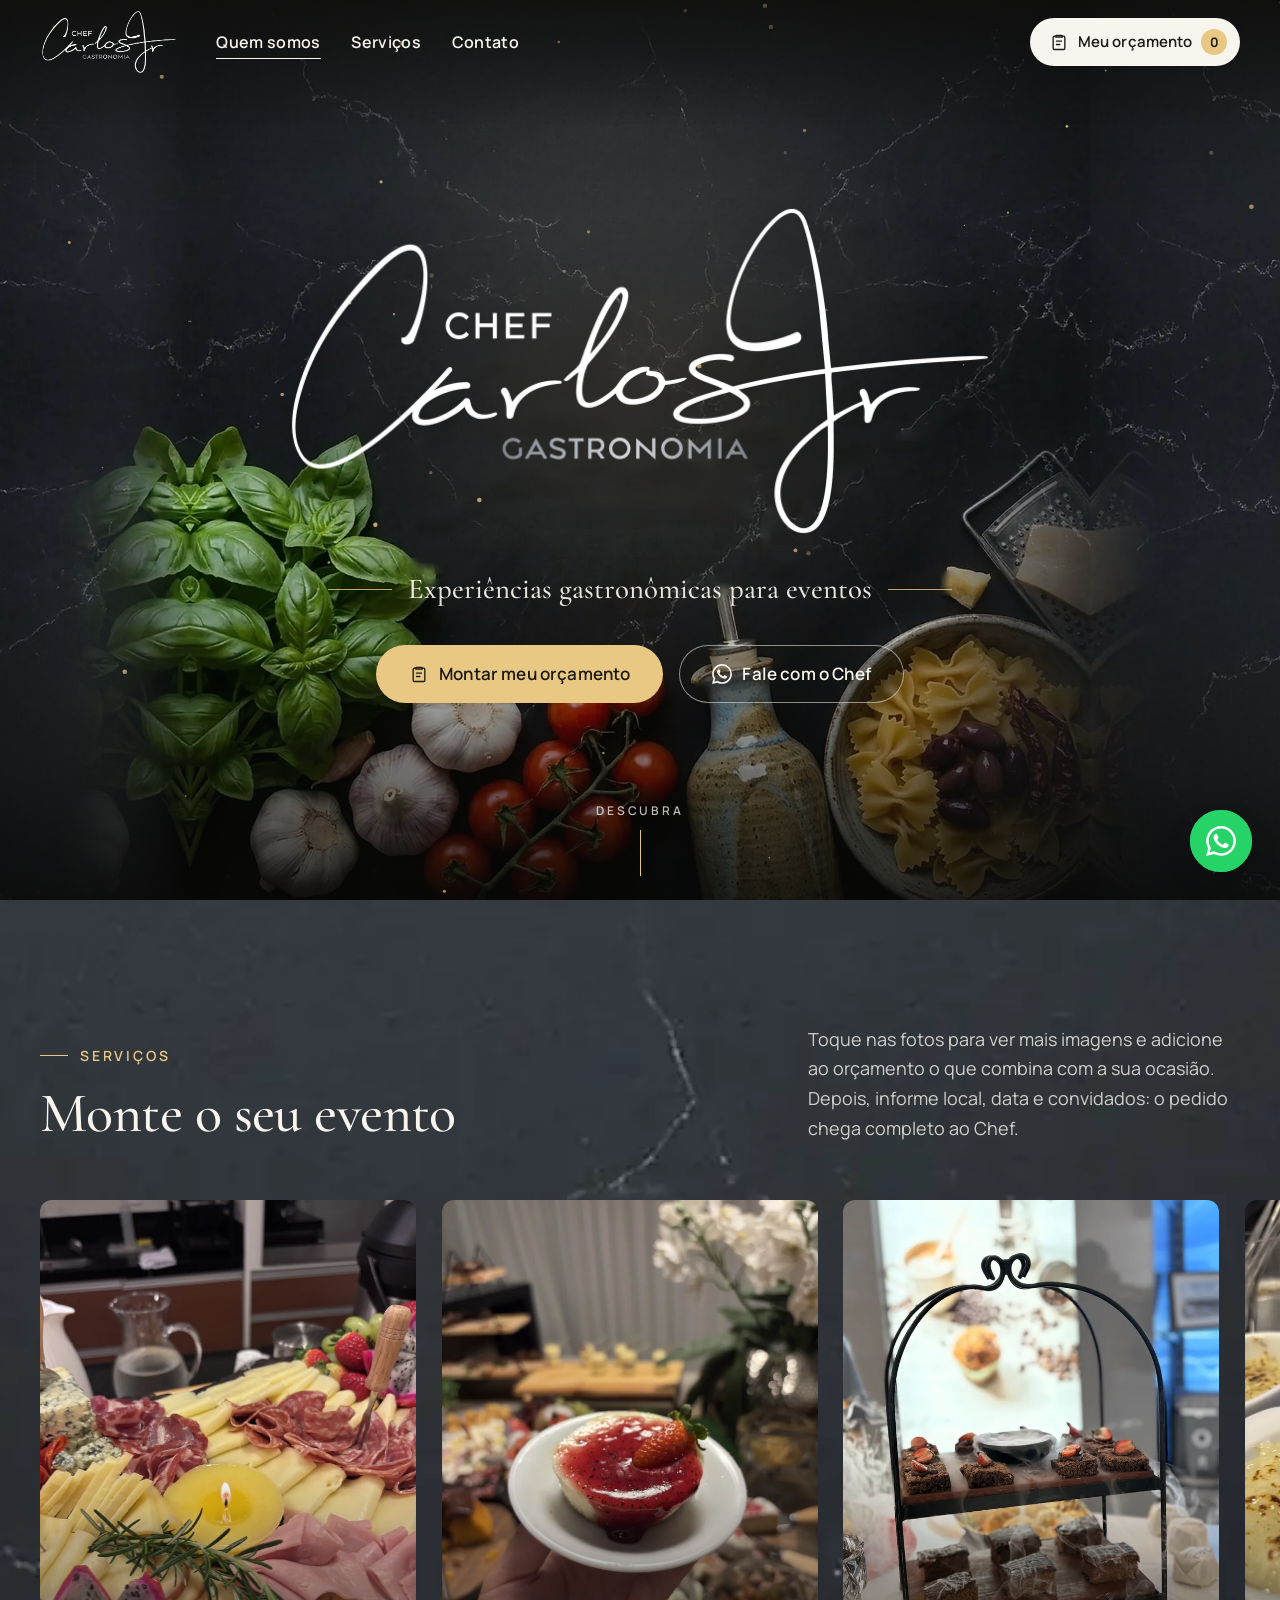
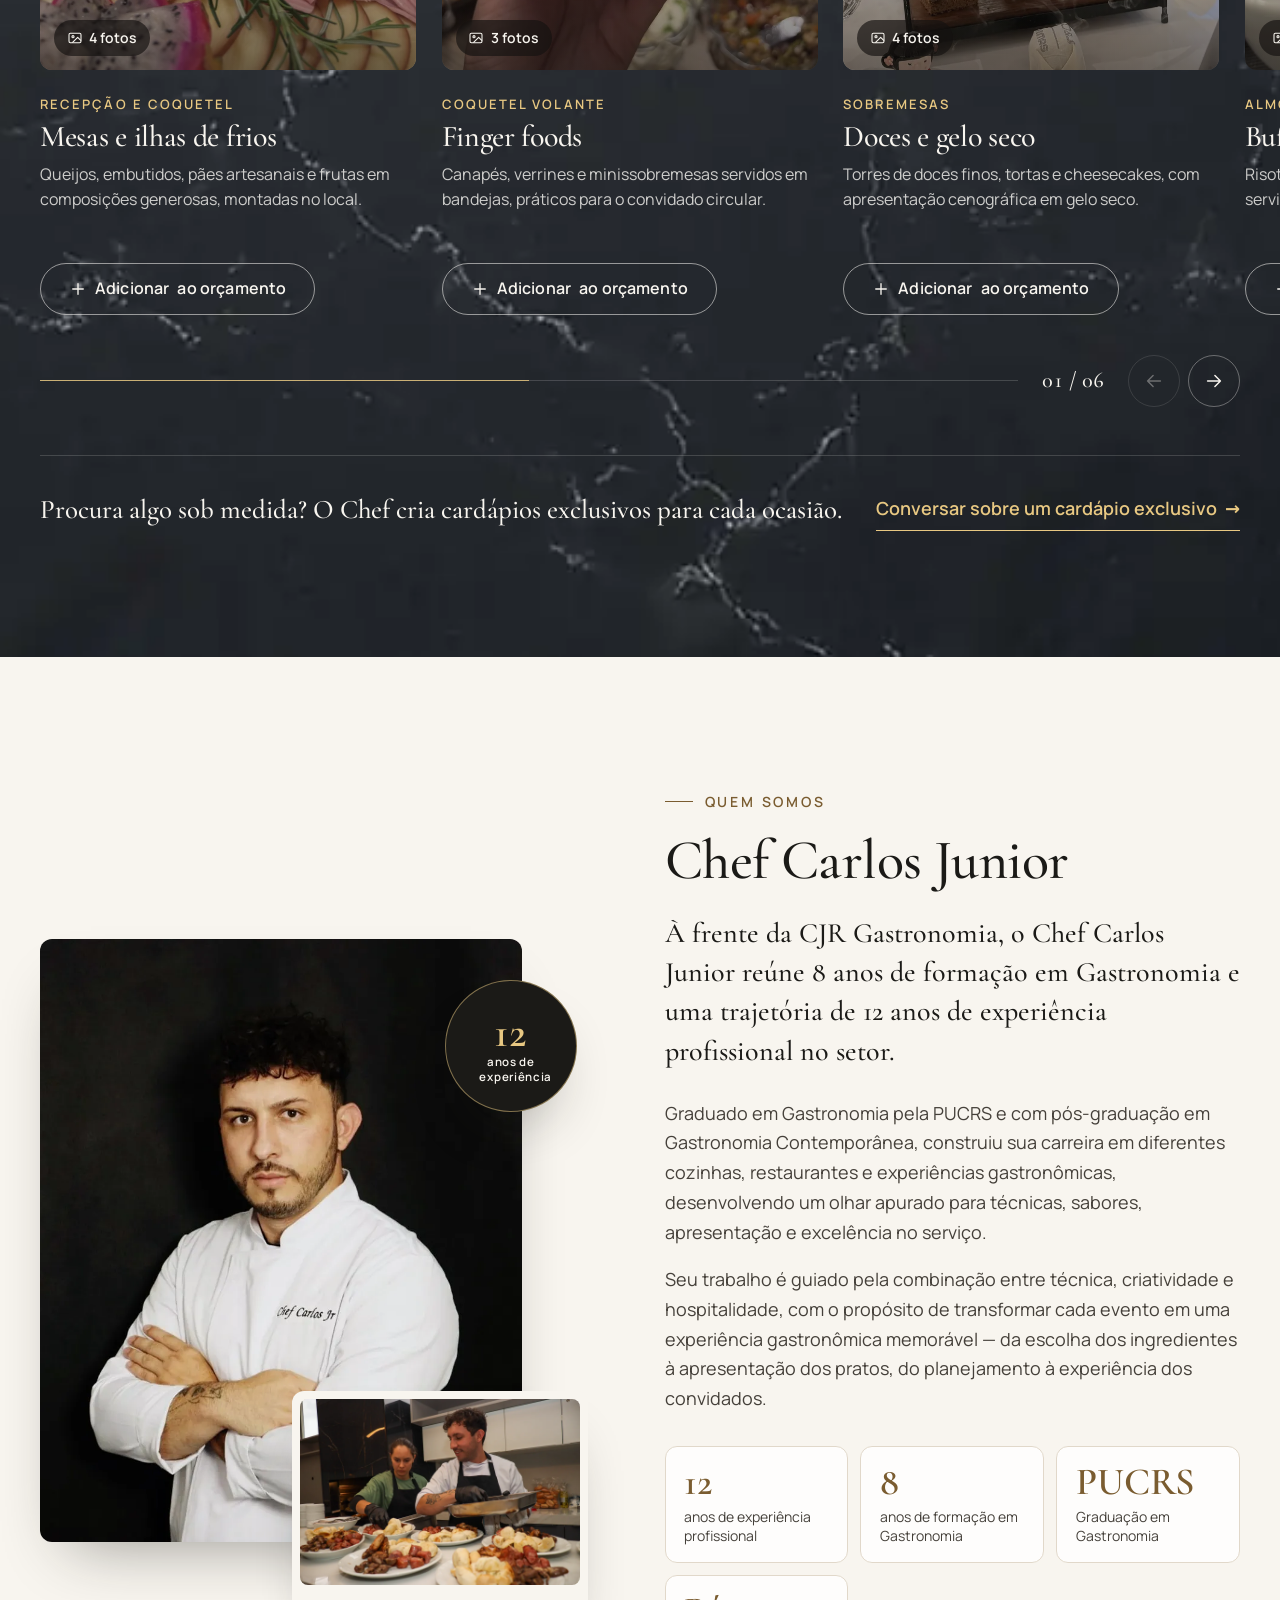
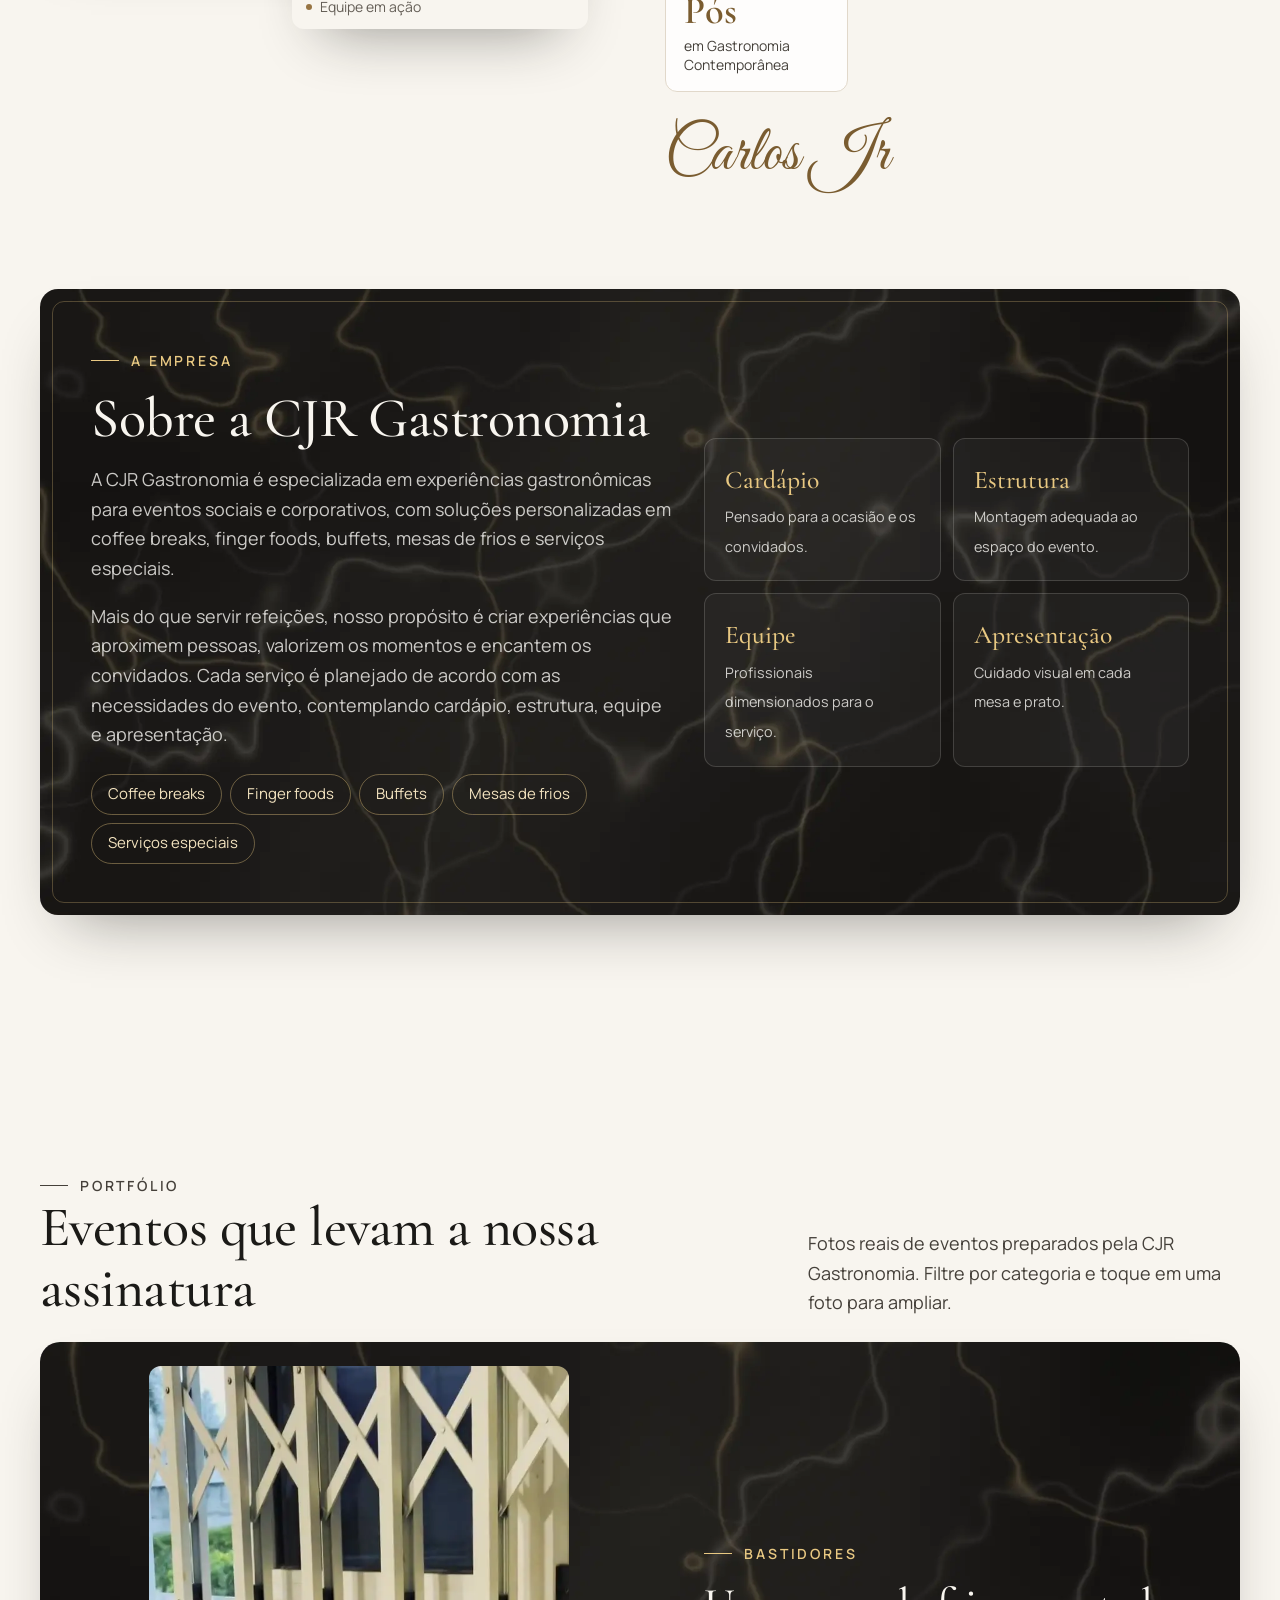
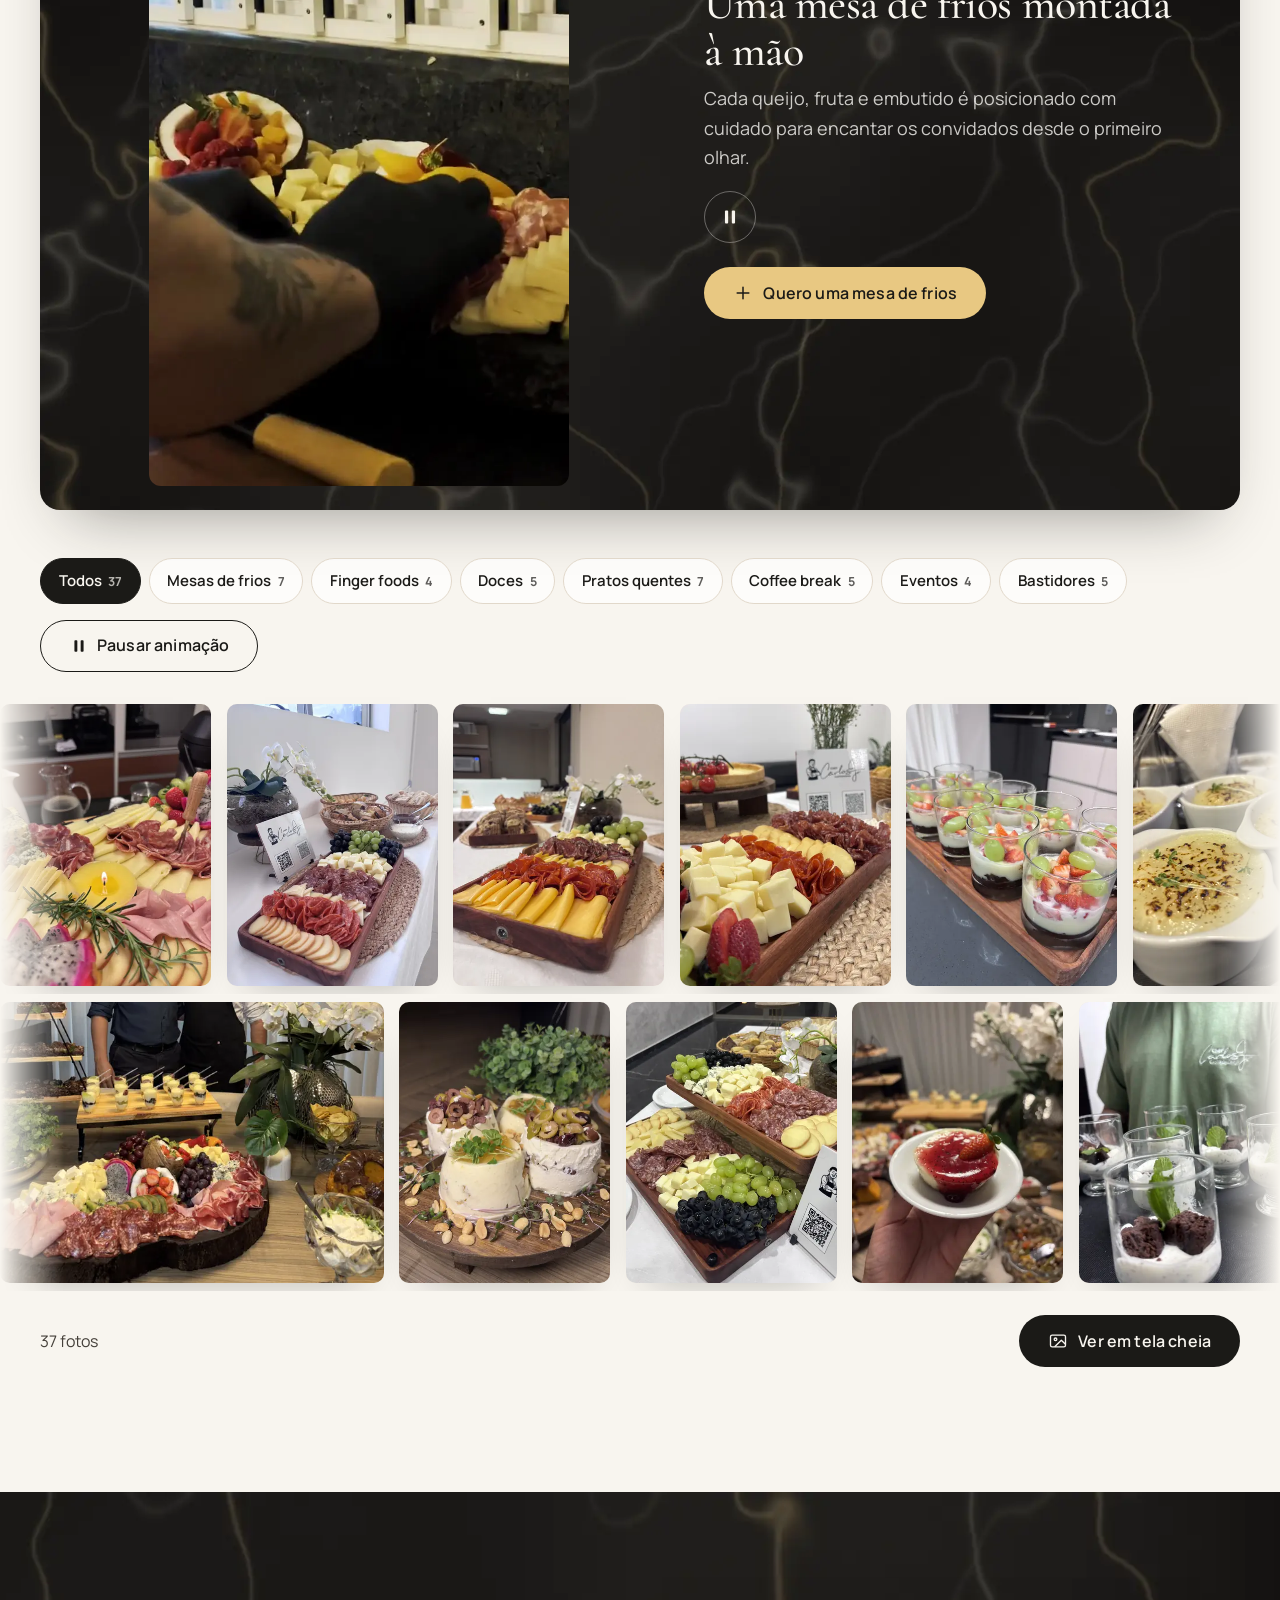
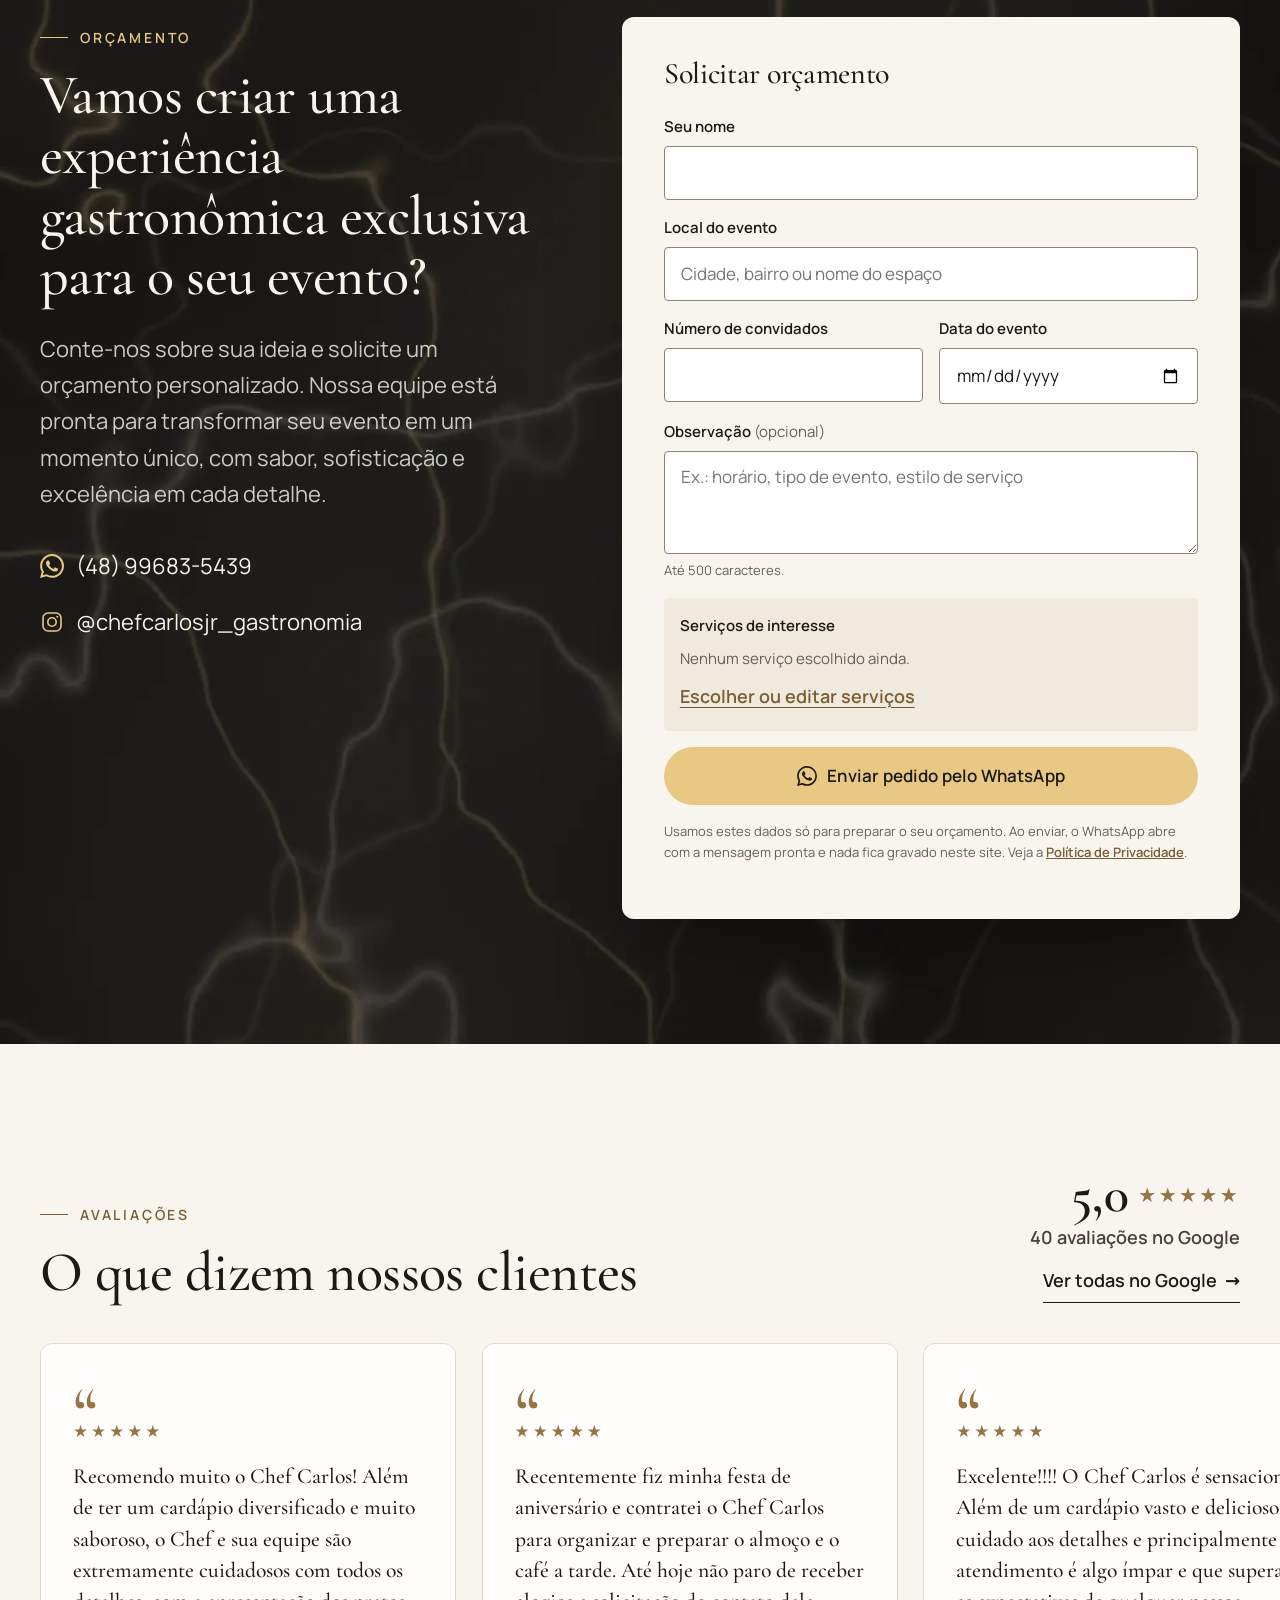
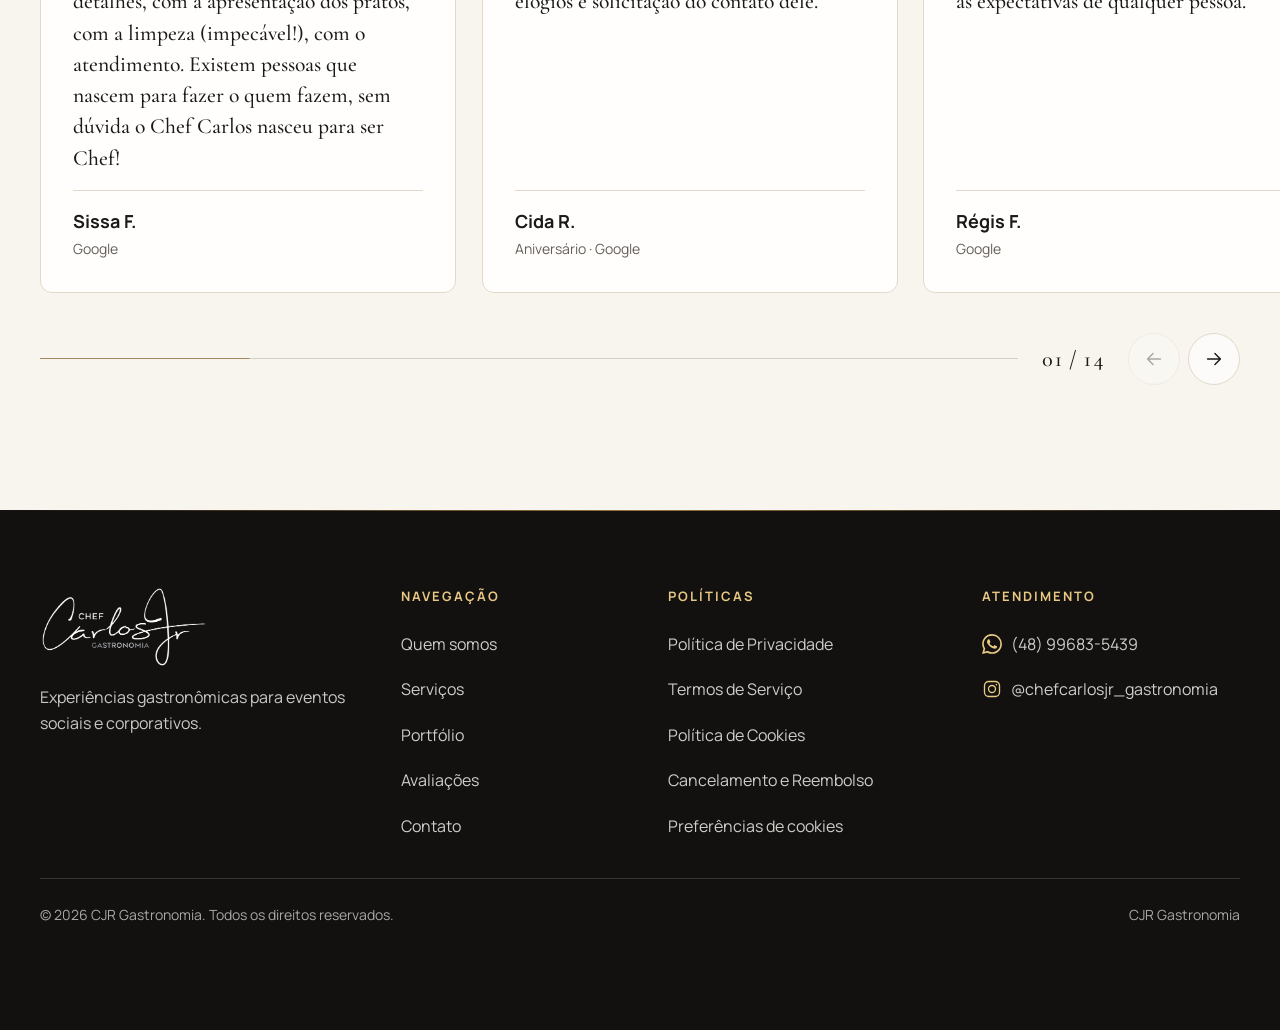
==== commit 7e01d494: "feat: hero em mármore nítido nas laterais (sem desfoque) e mármore do hero em Serviços - Hero amplia" ====
--- a/index.html
+++ b/index.html
@@ -22,7 +22,7 @@
     // Segurança: se os scripts falharem, o conteúdo aparece mesmo assim.
     setTimeout(function () { if (!(window.ChefSite && window.ChefSite.ready)) document.documentElement.classList.add('reveal-off'); }, 3000);
   </script>
-  <link rel="preload" as="image" href="assets/img/hero-marmore.webp">
+  <link rel="preload" as="image" href="assets/img/hero-amplo.webp">
   <link rel="preload" as="font" type="font/woff2" href="assets/fonts/manrope-normal-400_700.woff2" crossorigin>
   <link rel="stylesheet" href="assets/css/fonts.css">
   <link rel="stylesheet" href="assets/css/base.css">
@@ -115,8 +115,8 @@
     <!-- ===================== HERO ===================== -->
     <section class="hero" id="inicio" aria-labelledby="hero-title" data-hero>
       <div class="hero__media" aria-hidden="true">
-        <img class="hero__fundo" src="assets/img/hero-fundo.webp" alt="" width="480" height="480">
-        <img class="hero__bg" src="assets/img/hero-marmore.webp" alt="" width="2048" height="2048" fetchpriority="high">
+        <img class="hero__fundo" src="assets/img/hero-amplo.webp" alt="" width="2560" height="1440" fetchpriority="high">
+        <img class="hero__bg" src="assets/img/hero-marmore.webp" alt="" width="2048" height="2048" loading="lazy">
         <video class="hero__video" muted loop playsinline preload="none" data-hero-video></video>
       </div>
       <div class="hero__vignette" aria-hidden="true"></div>
--- a/assets/css/home.css
+++ b/assets/css/home.css
@@ -292,3 +292,15 @@
 .spotlight--video .spotlight__stage { justify-self: center; width: min(100%, 420px); aspect-ratio: 9 / 16; max-height: 80vh; }
 .spotlight__video { width: 100%; height: 100%; object-fit: cover; }
 .spotlight__text { max-width: 42ch; color: var(--c-on-dark); }
+
+/* ---------- Hero ampliado: foto completa + mármore nítido nas laterais (sem desfoque) ---------- */
+.hero__fundo { inset: 0; width: 100%; height: 100%; object-fit: cover; object-position: 50% 100%; }
+.hero .hero__bg { display: none; }
+@media (max-aspect-ratio: 1/1) {
+  /* Celular/retrato: a foto quadrada inteira embaixo, com o mármore ampliado por trás */
+  .hero__fundo { object-position: 50% 0; }
+  .hero .hero__bg { display: block; -webkit-mask-image: linear-gradient(transparent, #000 14%); mask-image: linear-gradient(transparent, #000 14%); }
+}
+
+/* ---------- Serviços com o mesmo mármore do hero ---------- */
+.services { background: #0d0c0b url("../img/marmore-hero.webp") center / cover; }
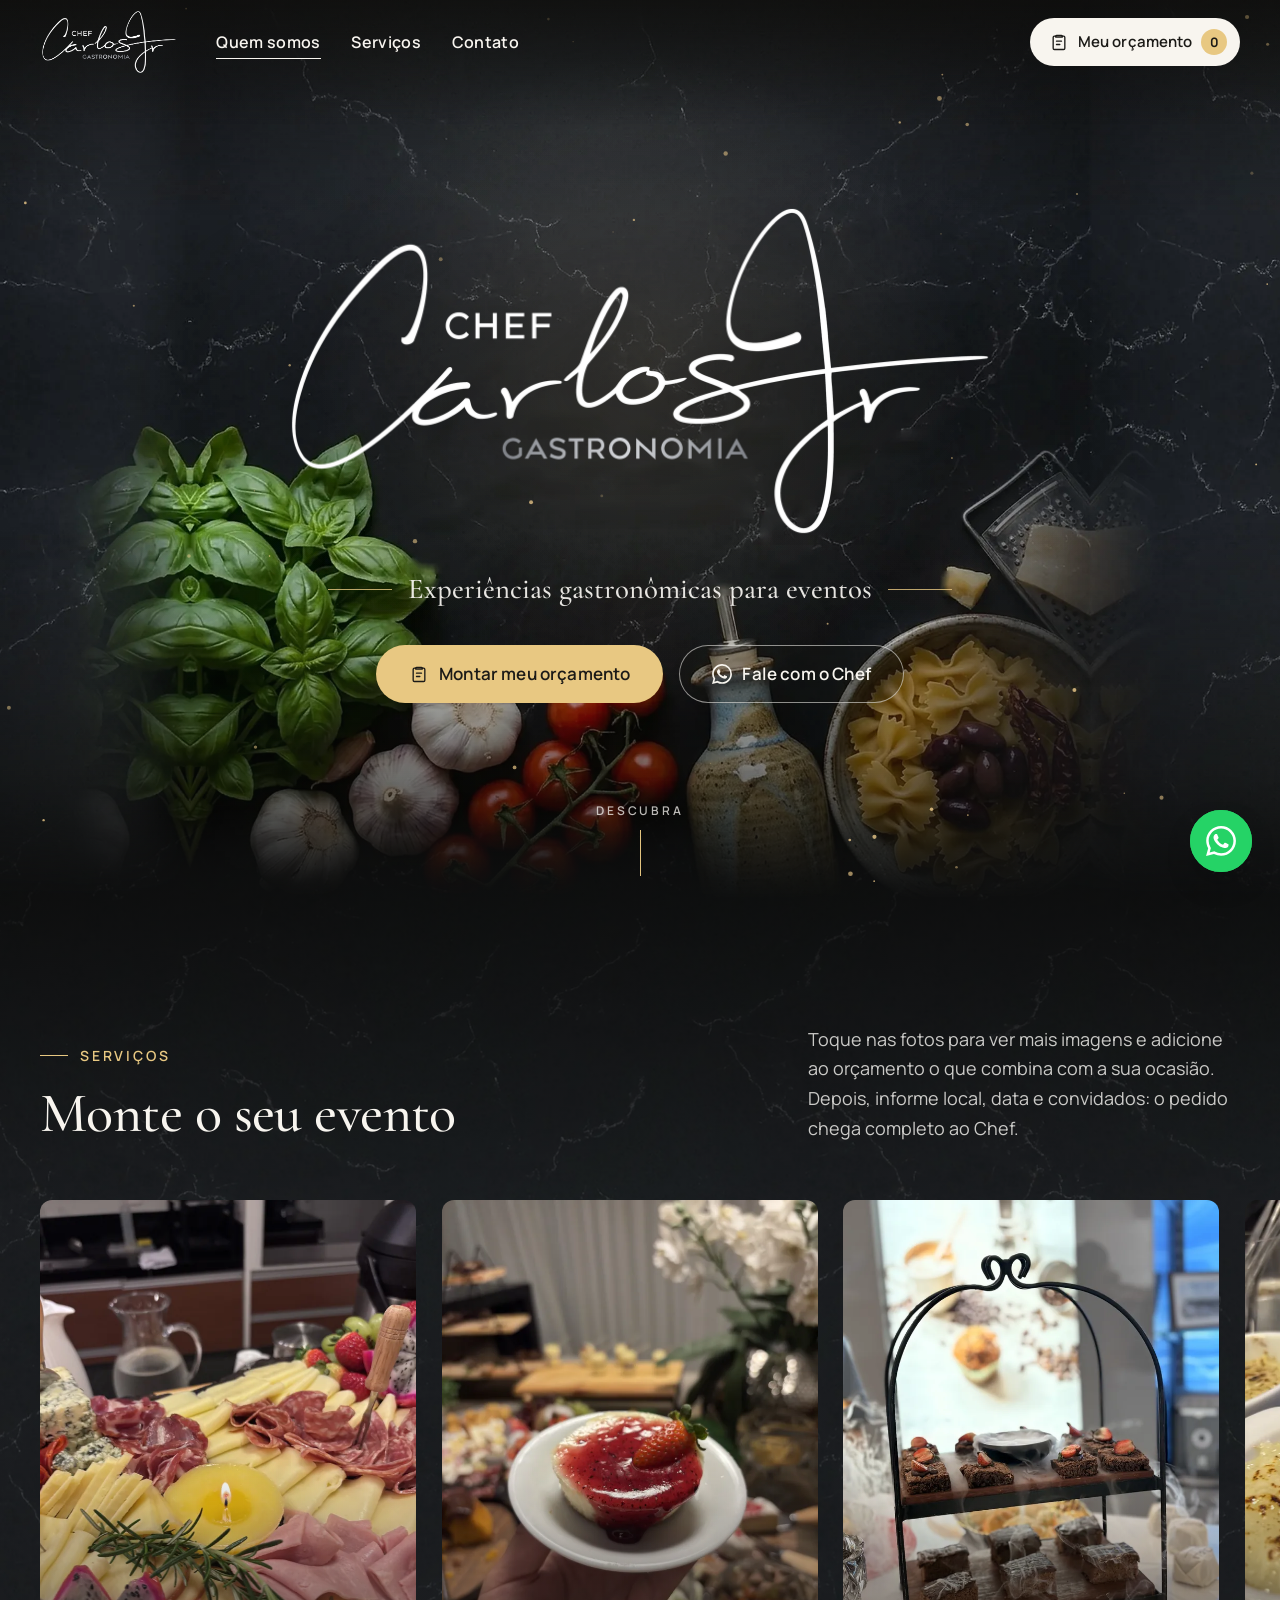
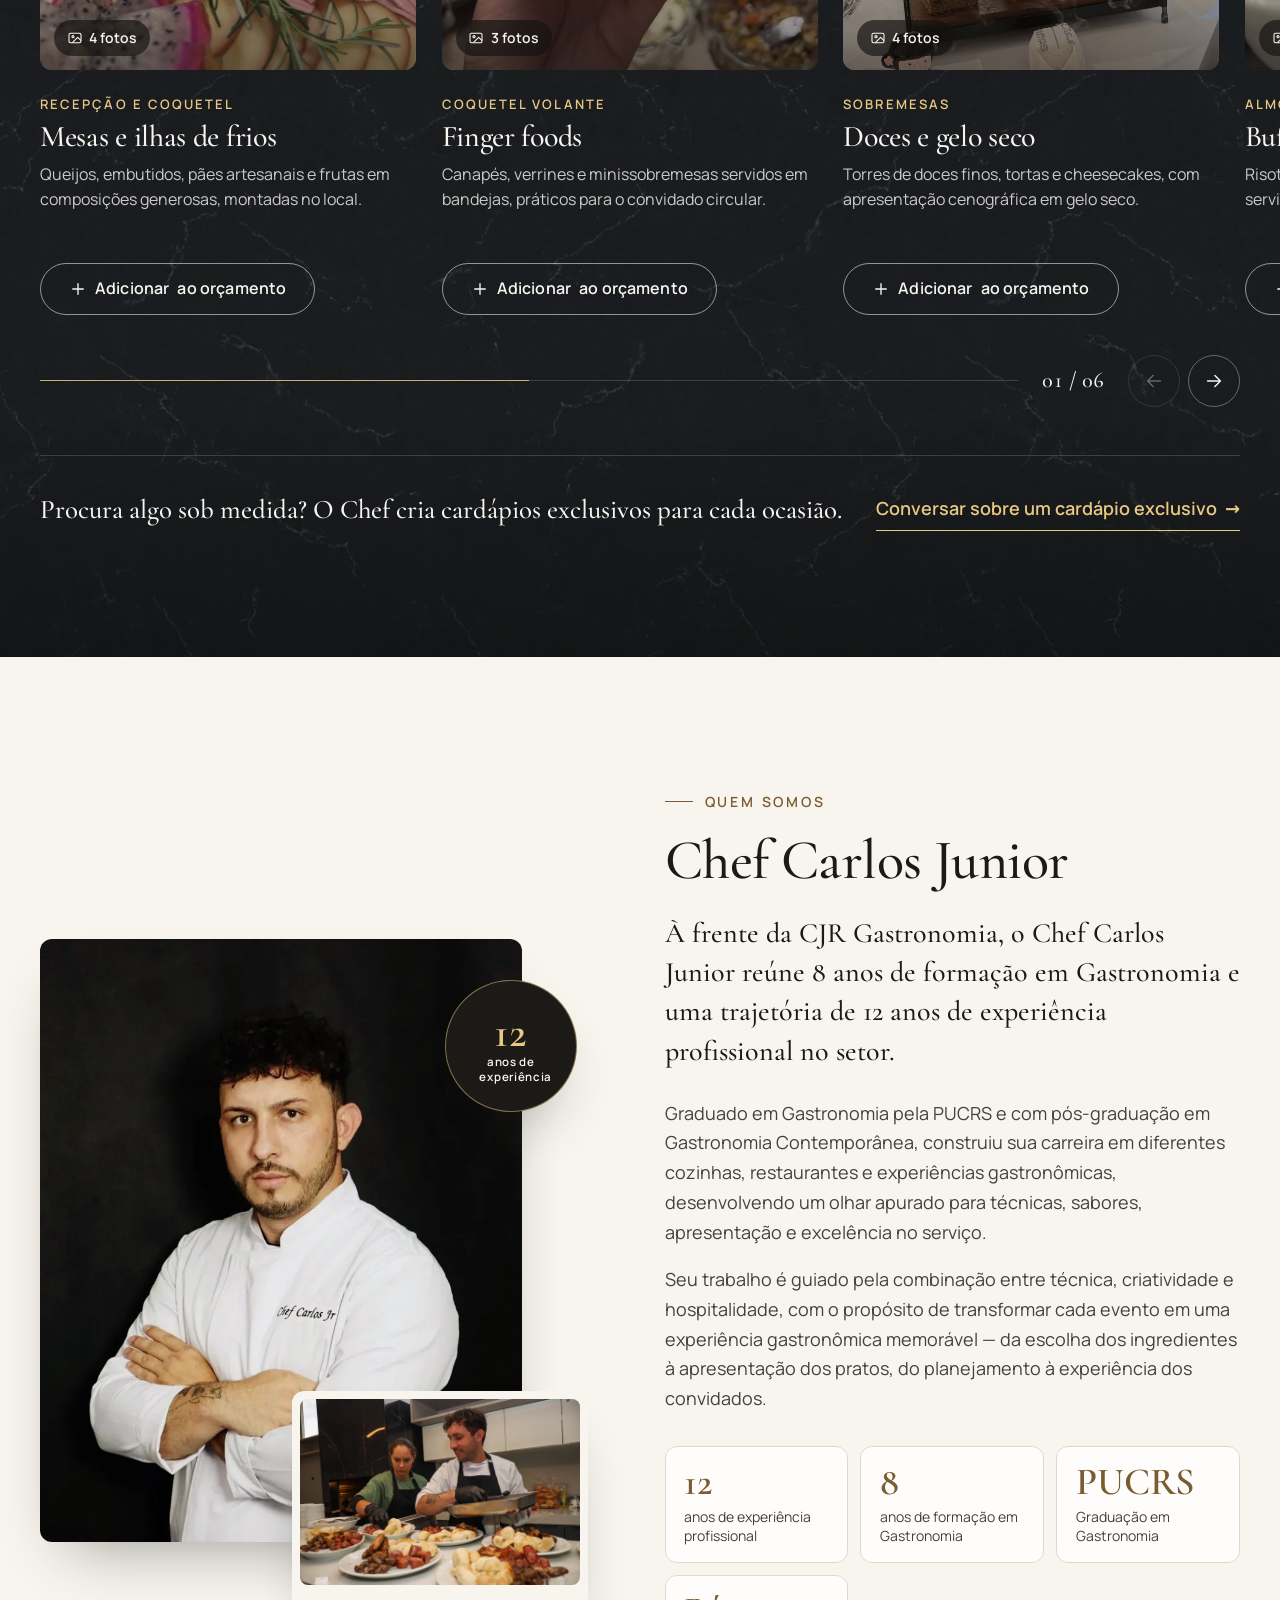
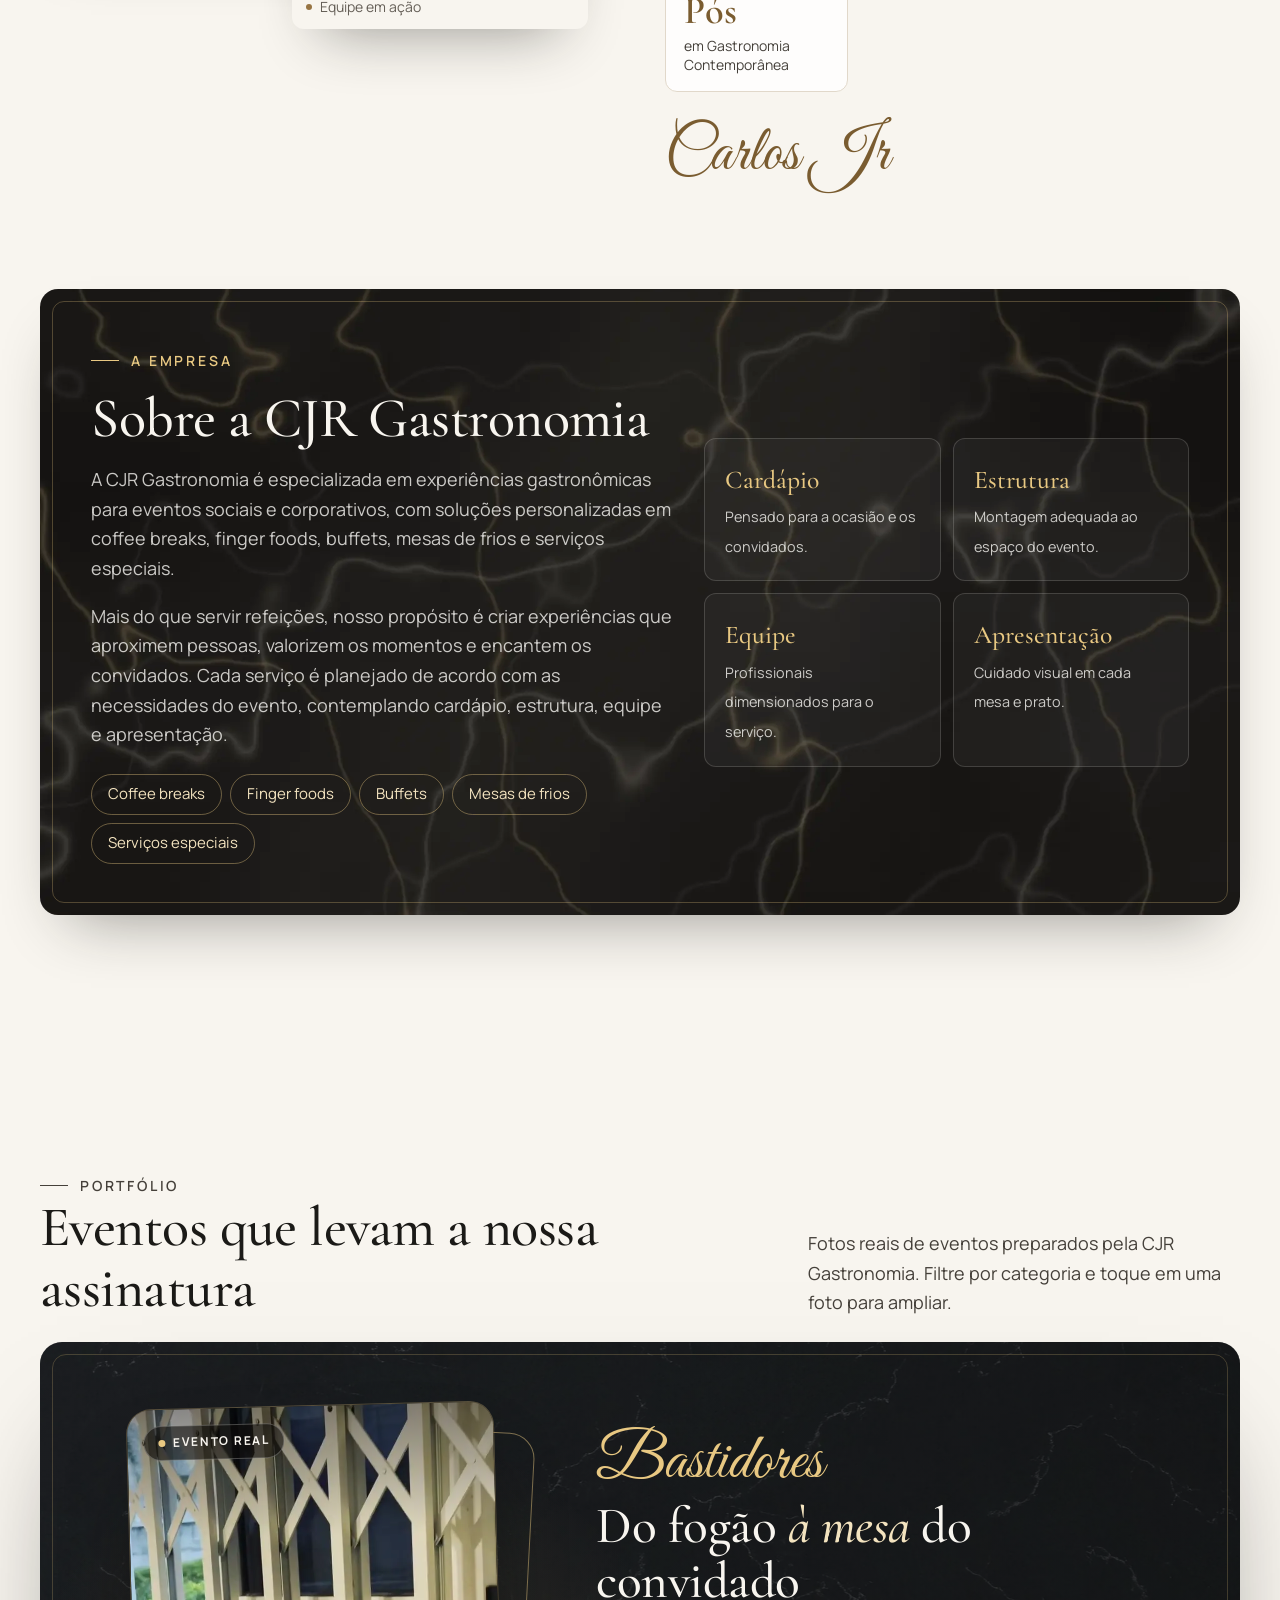
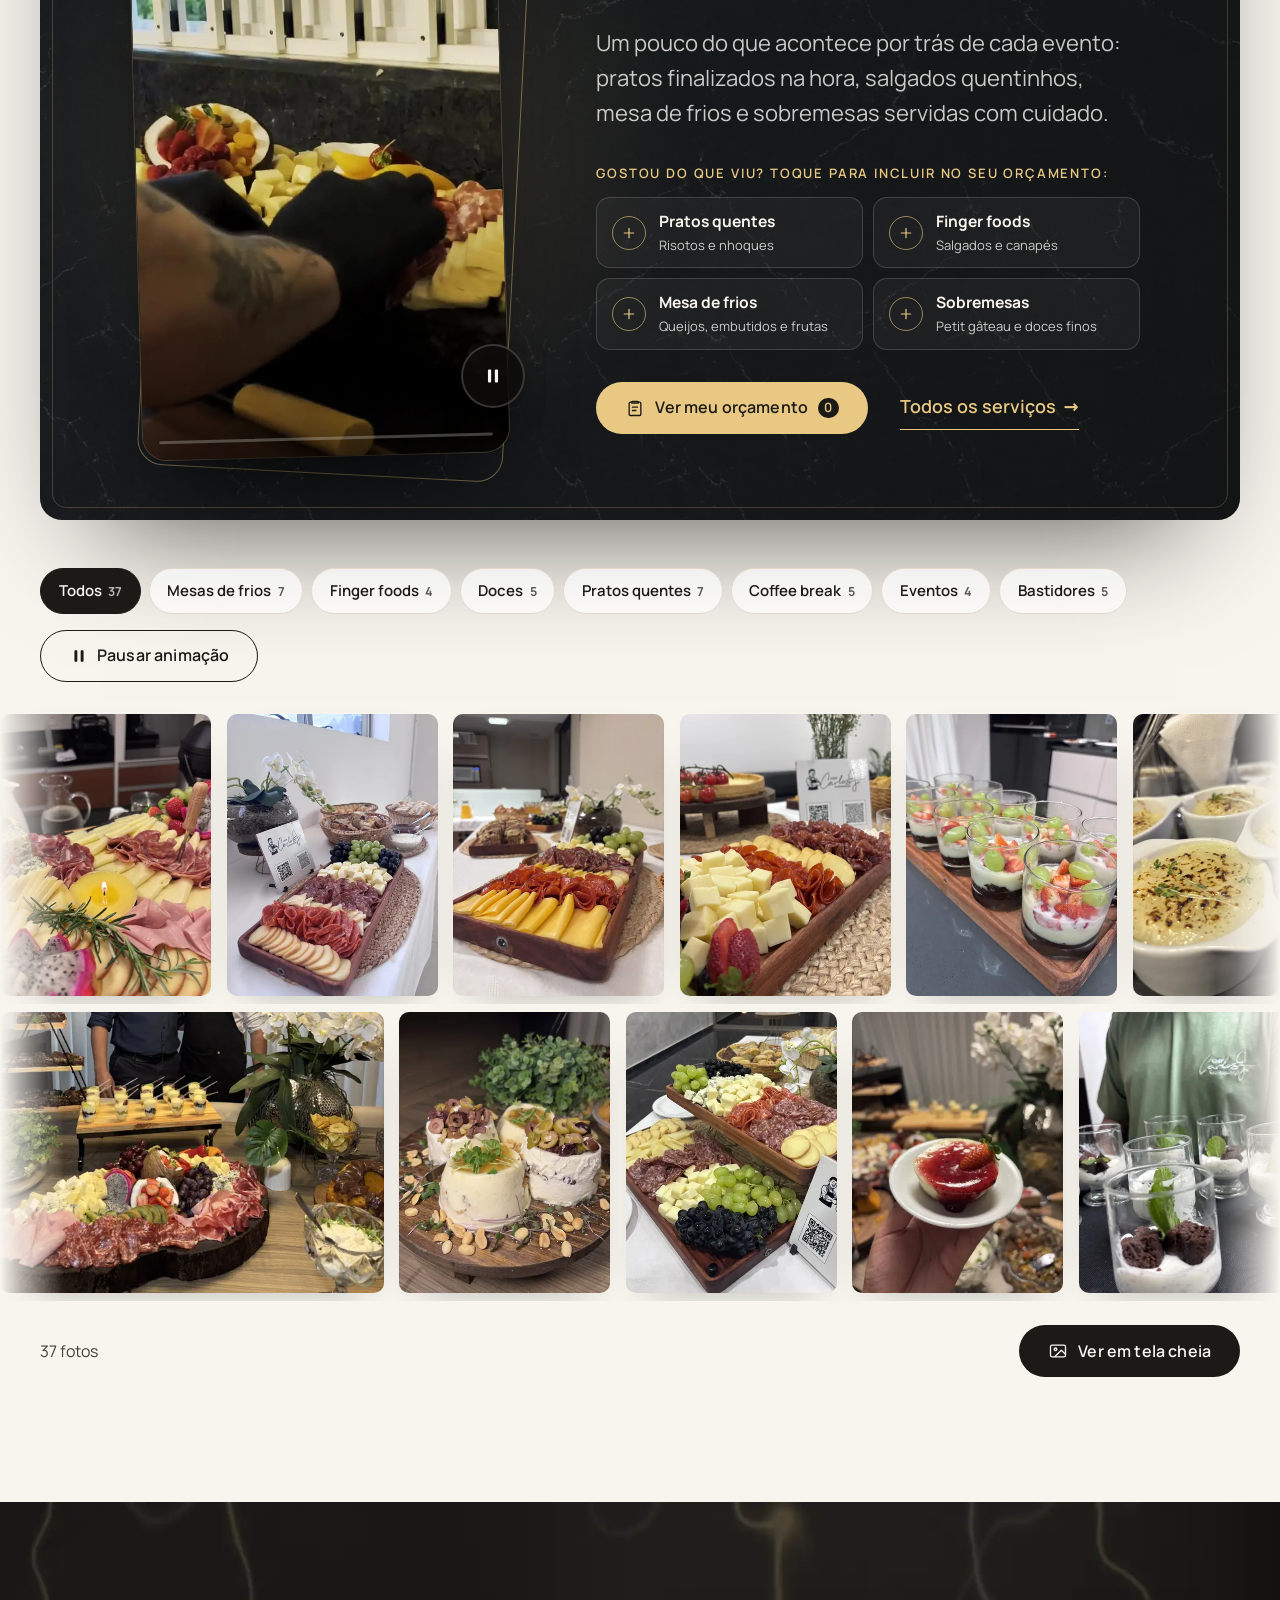
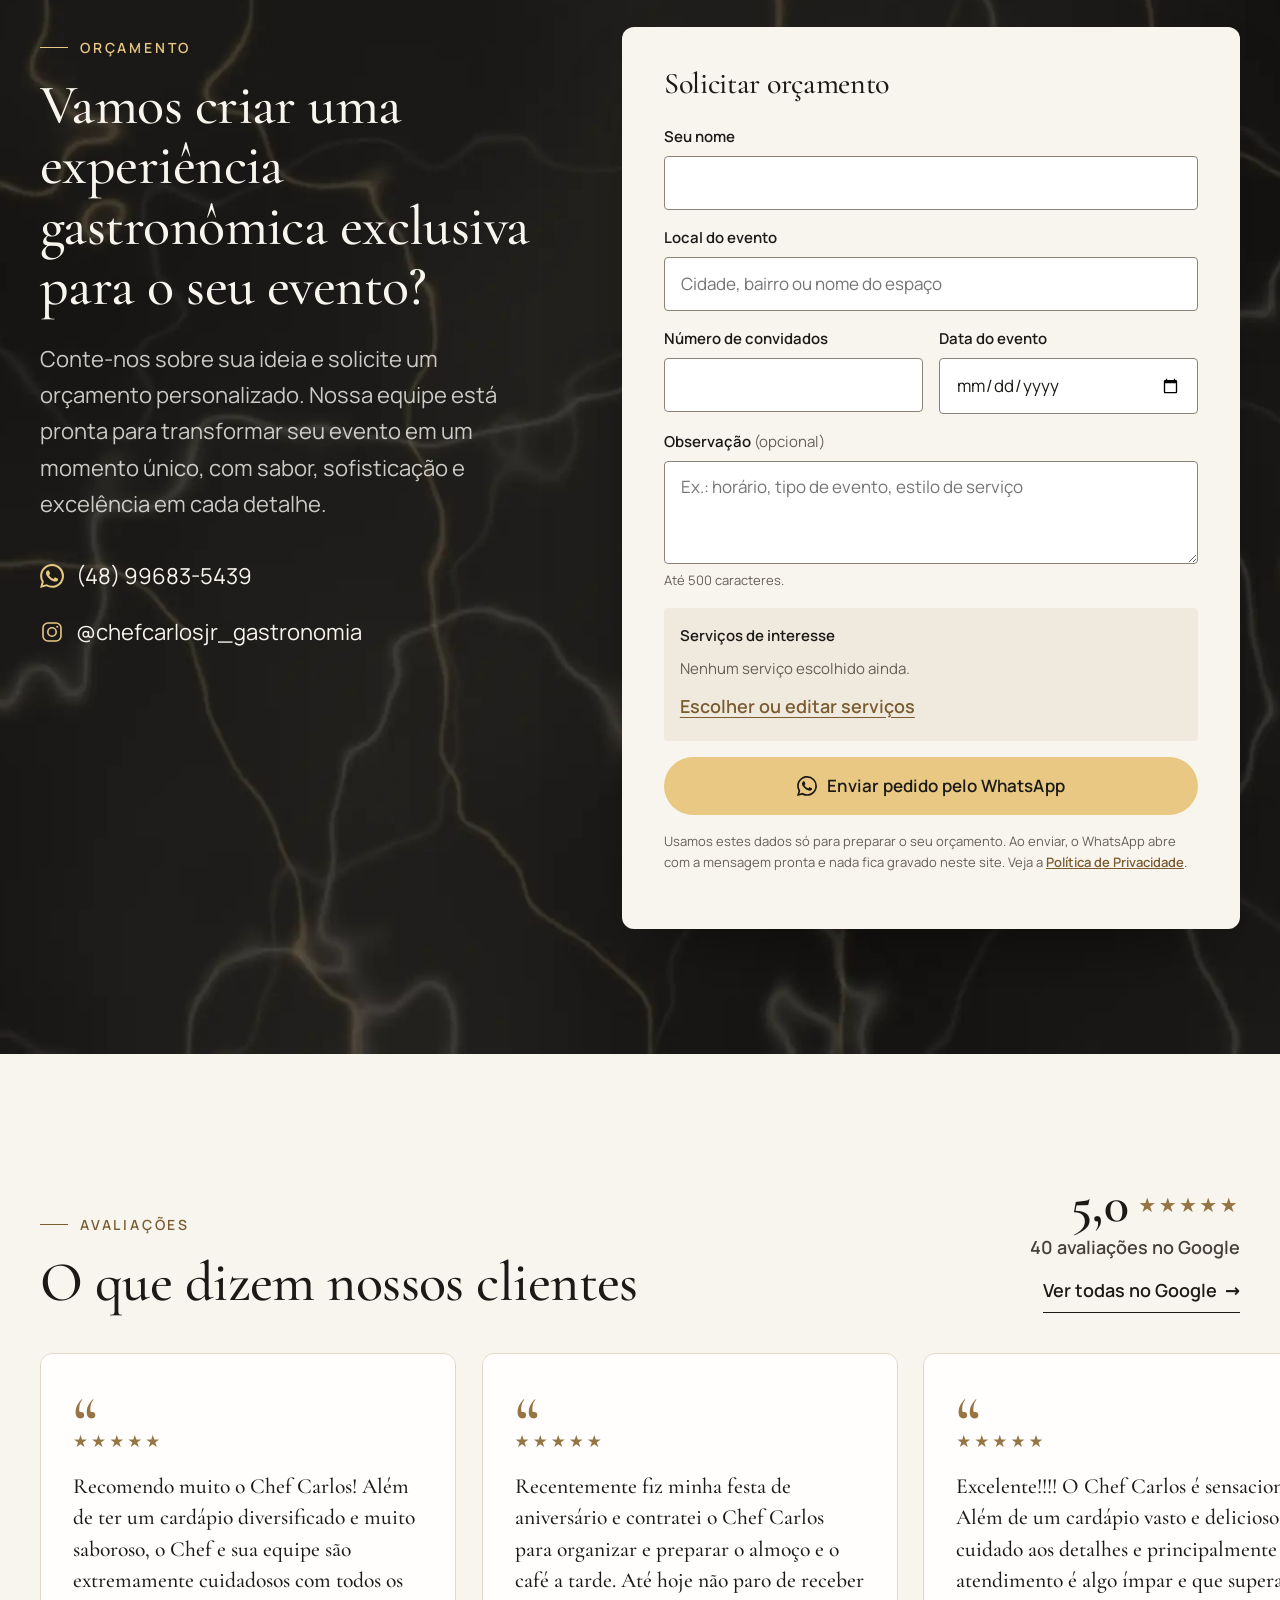
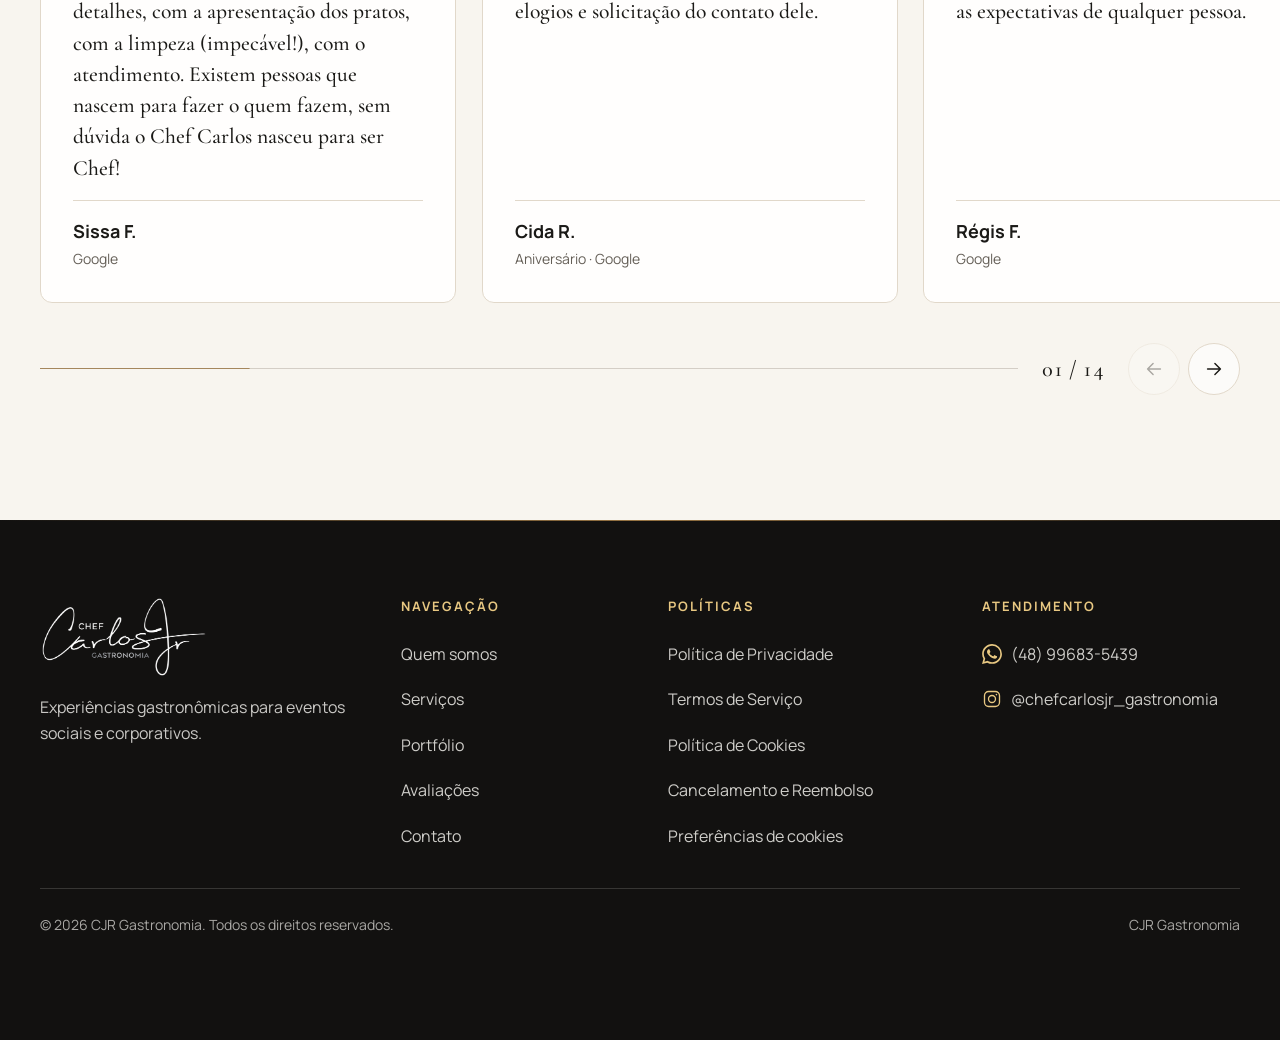
==== commit 45de1e95: "feat: Serviços no mesmo mármore do hero e novo layout do vídeo dos bastidores - marmore-hero.webp re" ====
--- a/index.html
+++ b/index.html
@@ -366,19 +366,34 @@
         </div>
         <p class="reveal">Fotos reais de eventos preparados pela CJR Gastronomia. Filtre por categoria e toque em uma foto para ampliar.</p>
       </div>
-      <div class="container spotlight spotlight--video reveal" data-feature-video>
-        <div class="spotlight__stage">
-          <video class="spotlight__video" src="assets/video/chef-carlos.mp4" poster="assets/img/video-poster.webp" muted loop playsinline autoplay preload="metadata" aria-label="Vídeo: montagem de uma mesa de frios com queijos, frutas e embutidos"></video>
-        </div>
-        <div class="spotlight__info">
-          <p class="eyebrow">Bastidores</p>
-          <h3 class="spotlight__title">Uma mesa de frios montada à mão</h3>
-          <p class="spotlight__text">Cada queijo, fruta e embutido é posicionado com cuidado para encantar os convidados desde o primeiro olhar.</p>
-          <div class="spotlight__controls">
-            <button class="icon-btn" type="button" data-video-toggle aria-pressed="false" aria-label="Pausar vídeo"><svg aria-hidden="true"><use href="#i-pause"/></svg></button>
+      <div class="container">
+        <div class="reel reveal" data-feature-video>
+          <div class="reel__media">
+            <div class="reel__frame">
+              <video class="reel__video" src="assets/video/chef-carlos.mp4" poster="assets/img/video-poster.webp" muted loop playsinline autoplay preload="metadata" aria-label="Vídeo dos bastidores de um evento da CJR Gastronomia: preparo no fogão, risotos e nhoques finalizados, salgados, mesa de frios, serviço às mesas e sobremesa"></video>
+              <span class="reel__badge"><span class="reel__dot" aria-hidden="true"></span>Evento real</span>
+              <span class="reel__bar" aria-hidden="true"><span></span></span>
+            </div>
+            <button class="reel__toggle" type="button" data-video-toggle aria-pressed="false" aria-label="Pausar vídeo">
+              <svg class="reel__ring" viewBox="0 0 60 60" aria-hidden="true" focusable="false"><circle cx="30" cy="30" r="29" pathLength="1"/></svg>
+              <svg class="reel__icon" aria-hidden="true"><use href="#i-pause"/></svg>
+            </button>
           </div>
-          <div data-service="frios">
-            <button class="btn btn--gold" type="button" data-quote-add><svg aria-hidden="true"><use href="#i-plus"/></svg>Quero uma mesa de frios</button>
+          <div class="reel__info">
+            <p class="reel__kicker">Bastidores</p>
+            <h3 class="reel__title">Do fogão <em>à mesa</em> do convidado</h3>
+            <p class="reel__text">Um pouco do que acontece por trás de cada evento: pratos finalizados na hora, salgados quentinhos, mesa de frios e sobremesas servidas com cuidado.</p>
+            <p class="reel__label" id="reel-picks-label">Gostou do que viu? Toque para incluir no seu orçamento:</p>
+            <ul class="reel__picks" role="list" aria-labelledby="reel-picks-label">
+              <li><button class="reel-pick" type="button" data-video-service="quentes" aria-pressed="false"><span class="reel-pick__icon"><svg aria-hidden="true"><use href="#i-plus"/></svg></span><span class="reel-pick__text"><strong>Pratos quentes</strong><small>Risotos e nhoques</small></span></button></li>
+              <li><button class="reel-pick" type="button" data-video-service="finger" aria-pressed="false"><span class="reel-pick__icon"><svg aria-hidden="true"><use href="#i-plus"/></svg></span><span class="reel-pick__text"><strong>Finger foods</strong><small>Salgados e canapés</small></span></button></li>
+              <li><button class="reel-pick" type="button" data-video-service="frios" aria-pressed="false"><span class="reel-pick__icon"><svg aria-hidden="true"><use href="#i-plus"/></svg></span><span class="reel-pick__text"><strong>Mesa de frios</strong><small>Queijos, embutidos e frutas</small></span></button></li>
+              <li><button class="reel-pick" type="button" data-video-service="doces" aria-pressed="false"><span class="reel-pick__icon"><svg aria-hidden="true"><use href="#i-plus"/></svg></span><span class="reel-pick__text"><strong>Sobremesas</strong><small>Petit gâteau e doces finos</small></span></button></li>
+            </ul>
+            <div class="reel__actions">
+              <button class="btn btn--gold" type="button" data-quote-open aria-controls="quote-drawer" aria-expanded="false"><svg aria-hidden="true"><use href="#i-list"/></svg>Ver meu orçamento <span class="reel__count" data-quote-count>0</span></button>
+              <a class="link-arrow" href="#servicos">Todos os serviços</a>
+            </div>
           </div>
         </div>
       </div>
--- a/assets/css/home.css
+++ b/assets/css/home.css
@@ -195,10 +195,10 @@
 
 /* ---------- Contato (início) ---------- */
 .contact { background: #161513 url("../img/marmore-escuro.webp") center / cover; }
-.contact__grid { display: grid; gap: var(--space-6); align-items: start; }
+.contact__grid { display: grid; grid-template-columns: minmax(0, 1fr); gap: var(--space-6); align-items: start; }
 .contact__intro .lead { max-width: 46ch; }
-.contact-list { display: grid; gap: var(--space-2); margin: var(--space-5) 0 0; padding: 0; list-style: none; }
-.contact-list a { display: inline-flex; align-items: center; gap: 0.75rem; min-height: 44px; font-size: var(--fs-lg); text-decoration: none; }
+.contact-list { display: grid; grid-template-columns: minmax(0, 1fr); gap: var(--space-2); margin: var(--space-5) 0 0; padding: 0; list-style: none; }
+.contact-list a { display: inline-flex; align-items: center; gap: 0.75rem; min-height: 44px; font-size: var(--fs-lg); text-decoration: none; overflow-wrap: anywhere; }
 .contact-list a:hover { text-decoration: underline; text-underline-offset: 5px; }
 .contact-list svg { width: 24px; height: 24px; color: var(--c-gold-soft); }
 .form-card { padding: clamp(1.5rem, 1rem + 2vw, 2.75rem); border-radius: var(--radius); background: var(--c-paper); color: var(--c-ink); box-shadow: 0 40px 80px -40px rgba(0, 0, 0, 0.6); --focus: var(--c-gold-deep); }
@@ -240,35 +240,6 @@
 /* Os veios decorativos ultrapassam a borda de propósito: corta sem gerar rolagem lateral */
 .about, .portfolio, .reviews { overflow: hidden; }
 
-/* ---------- Portfólio · "Os favoritos do Chef" (carrossel de destaques) ---------- */
-.spotlight {
-  display: grid; gap: var(--space-4); align-items: center; margin-bottom: var(--space-6); padding: clamp(0.75rem, 2vw, 1.5rem);
-  border-radius: calc(var(--radius) + 8px); background: var(--c-ink) url("../img/marmore-escuro.webp") center / cover;
-  color: var(--c-paper); box-shadow: var(--shadow); --focus: var(--c-gold-soft);
-}
-.spotlight .eyebrow { color: var(--c-gold-soft); }
-.spotlight__stage { position: relative; overflow: hidden; border-radius: var(--radius); aspect-ratio: 4 / 4.4; background: #111; }
-.spotlight__slides { margin: 0; padding: 0; list-style: none; }
-.spotlight__slide { position: absolute; inset: 0; opacity: 0; transition: opacity 1.1s var(--ease-out); }
-.spotlight__slide.is-active { opacity: 1; }
-.spotlight__slide button { display: block; width: 100%; height: 100%; padding: 0; border: 0; background: none; cursor: zoom-in; }
-.spotlight__slide img { width: 100%; height: 100%; object-fit: cover; transform: scale(1.1); transition: transform 7s ease-out; }
-.spotlight__slide.is-active img { transform: scale(1); }
-.spotlight__info { padding: clamp(0.5rem, 2vw, 2rem); }
-.spotlight__count { margin: 0 0 var(--space-3); font-family: var(--f-display); font-size: clamp(3rem, 2rem + 4vw, 5.5rem); line-height: 1; color: var(--c-gold-soft); font-variant-numeric: tabular-nums; }
-.spotlight__sep { margin: 0 0.35rem; font-size: 0.5em; vertical-align: middle; color: rgba(248, 246, 242, 0.35); }
-.spotlight__title { min-height: 2.2em; margin-bottom: 0.4rem; font-size: clamp(1.9rem, 1.5rem + 1.6vw, 2.75rem); }
-.spotlight__cat { font-size: 0.875rem; font-weight: 600; letter-spacing: 0.16em; text-transform: uppercase; color: var(--c-on-dark); }
-.spotlight__progress { height: 2px; margin: var(--space-4) 0; overflow: hidden; background: rgba(248, 246, 242, 0.18); }
-.spotlight__progress span { display: block; height: 100%; background: var(--c-gold-soft); transform: scaleX(0); transform-origin: left; }
-.spotlight.is-running .spotlight__progress span { animation: spot-progress var(--spot-ms, 5200ms) linear forwards; }
-.spotlight__controls { display: flex; gap: 0.5rem; margin-bottom: var(--space-4); }
-.spotlight__controls .icon-btn { border-color: rgba(248, 246, 242, 0.35); background: transparent; color: var(--c-paper); }
-.spotlight__controls .icon-btn:hover { background: var(--c-paper); color: var(--c-ink); }
-.spotlight__controls [aria-pressed="true"] { background: var(--c-gold-soft); border-color: var(--c-gold-soft); color: var(--c-ink); }
-@keyframes spot-progress { to { transform: scaleX(1); } }
-@media (min-width: 900px) { .spotlight { grid-template-columns: minmax(0, 1.1fr) minmax(0, 1fr); } }
-
 /* ---------- Avaliações · resumo do Google ---------- */
 .reviews__summary { display: grid; gap: 0.15rem; justify-items: end; text-align: right; }
 .reviews__score { display: flex; align-items: center; gap: 0.6rem; margin: 0; }
@@ -288,11 +259,6 @@
 }
 @media (max-aspect-ratio: 1/1) { .hero .hero__bg { -webkit-mask-image: none; mask-image: none; } }
 
-/* ---------- Vídeo dos bastidores (no lugar do carrossel de destaques) ---------- */
-.spotlight--video .spotlight__stage { justify-self: center; width: min(100%, 420px); aspect-ratio: 9 / 16; max-height: 80vh; }
-.spotlight__video { width: 100%; height: 100%; object-fit: cover; }
-.spotlight__text { max-width: 42ch; color: var(--c-on-dark); }
-
 /* ---------- Hero ampliado: foto completa + mármore nítido nas laterais (sem desfoque) ---------- */
 .hero__fundo { inset: 0; width: 100%; height: 100%; object-fit: cover; object-position: 50% 100%; }
 .hero .hero__bg { display: none; }
@@ -302,5 +268,107 @@
   .hero .hero__bg { display: block; -webkit-mask-image: linear-gradient(transparent, #000 14%); mask-image: linear-gradient(transparent, #000 14%); }
 }
 
-/* ---------- Serviços com o mesmo mármore do hero ---------- */
-.services { background: #0d0c0b url("../img/marmore-hero.webp") center / cover; }
+/* ---------- Mármore do hero continuado: Serviços e vídeo dos bastidores ----------
+   marmore-hero.webp é um bloco sem emendas feito só com pedaços do mármore do hero (.tools/marble_tile.py),
+   repetido na mesma escala em que o hero mostra a pedra: mesma cor, mesmo veio, sem troca de fundo. */
+.services, .reel { background: #26292e url("../img/marmore-hero.webp") center top / max(460px, 67.6vw) repeat; }
+/* A base do hero se dissolve nesse mesmo mármore, e Serviços começa exatamente onde o padrão parou (--hero-h). */
+.hero::before {
+  content: ""; position: absolute; inset: 0; z-index: -3; pointer-events: none;
+  background: url("../img/marmore-hero.webp") center top / max(460px, 67.6vw) repeat;
+  -webkit-mask-image: linear-gradient(transparent 90%, #000 100%); mask-image: linear-gradient(transparent 90%, #000 100%);
+}
+.services { position: relative; isolation: isolate; background-position: center calc(-1 * var(--hero-h, 100vh)); }
+.services::before {
+  content: ""; position: absolute; inset: 0; z-index: -1; pointer-events: none;
+  /* o mesmo escurecimento da base do hero, para a pedra continuar sem emenda */
+  background: linear-gradient(180deg, rgba(8, 8, 7, 0.8) 0, rgba(8, 8, 7, 0.4) min(36vh, 300px), rgba(8, 8, 7, 0.4) calc(100% - 240px), rgba(8, 8, 7, 0.62) 100%);
+}
+
+/* ---------- Portfólio · vídeo dos bastidores ---------- */
+.reel {
+  position: relative; isolation: isolate; display: grid; gap: clamp(2.5rem, 5vw, 5rem); align-items: center;
+  margin-bottom: var(--space-6); padding: clamp(2.25rem, 5vw, 5rem) clamp(1.25rem, 5vw, 5rem);
+  overflow: hidden; border-radius: calc(var(--radius) + 10px); color: var(--c-paper);
+  box-shadow: 0 60px 120px -60px rgba(14, 12, 10, 0.75); --focus: var(--c-gold-soft);
+}
+.reel::before {
+  content: ""; position: absolute; inset: 0; z-index: -1; pointer-events: none;
+  background:
+    radial-gradient(40% 60% at 26% 52%, rgba(232, 200, 130, 0.16), transparent 70%),
+    linear-gradient(115deg, rgba(8, 8, 7, 0.38), rgba(8, 8, 7, 0.64));
+}
+.reel::after { content: ""; position: absolute; inset: 12px; border: 1px solid rgba(232, 200, 130, 0.22); border-radius: calc(var(--radius) + 2px); pointer-events: none; }
+
+/* largura limitada também pela altura da tela, para o vídeo em pé caber inteiro abaixo do menu */
+.reel__media { position: relative; justify-self: center; width: min(100%, clamp(260px, (100vh - 250px) * 9 / 16, 380px)); }
+.reel__media::before {
+  /* moldura dourada deslocada atrás do vídeo: dá profundidade sem poluir */
+  content: ""; position: absolute; inset: 0; border: 1px solid rgba(232, 200, 130, 0.5); border-radius: 26px;
+  transform: translate(18px, 18px) rotate(3deg); transition: transform 1.2s var(--ease-out);
+}
+.reel__frame {
+  position: relative; overflow: hidden; aspect-ratio: 9 / 16; border-radius: 24px; background: #0d0c0b;
+  box-shadow: 0 50px 90px -35px rgba(0, 0, 0, 0.9), 0 0 0 1px rgba(232, 200, 130, 0.3);
+  transform: rotate(-1.5deg); transition: transform 1.2s var(--ease-out);
+}
+.reel__frame::after { content: ""; position: absolute; inset: 0; pointer-events: none; background: linear-gradient(rgba(0, 0, 0, 0.42), transparent 20%, transparent 80%, rgba(0, 0, 0, 0.5)); }
+.reel__video { width: 100%; height: 100%; object-fit: cover; }
+.reel:hover .reel__frame { transform: rotate(0deg) scale(1.01); }
+.reel:hover .reel__media::before { transform: translate(22px, 22px) rotate(5deg); }
+.js:not(.reveal-off) .reel.reveal:not(.is-visible) .reel__frame { transform: rotate(-6deg) translateY(40px); }
+
+.reel__badge {
+  position: absolute; top: 1rem; left: 1rem; z-index: 1; display: inline-flex; align-items: center; gap: 0.5rem;
+  padding: 0.4rem 0.85rem; border: 1px solid rgba(248, 246, 242, 0.25); border-radius: var(--radius-pill);
+  background: rgba(14, 12, 10, 0.6); font-size: 0.75rem; font-weight: 700; letter-spacing: 0.14em; text-transform: uppercase;
+}
+.reel__dot { width: 7px; height: 7px; border-radius: 50%; background: var(--c-gold-soft); animation: reel-pulse 2s ease-out infinite; }
+.reel__bar { position: absolute; left: 1rem; right: 1rem; bottom: 1rem; z-index: 1; height: 3px; overflow: hidden; border-radius: 3px; background: rgba(248, 246, 242, 0.25); }
+.reel__bar span { display: block; height: 100%; background: var(--c-gold-soft); transform: scaleX(var(--progress, 0)); transform-origin: left; }
+
+.reel__toggle {
+  position: absolute; right: -24px; bottom: 48px; z-index: 2; display: grid; place-items: center; width: 64px; height: 64px;
+  padding: 0; border: 0; border-radius: 50%; background: rgba(14, 12, 10, 0.86); color: var(--c-paper);
+  box-shadow: inset 0 0 0 2px rgba(248, 246, 242, 0.18), 0 16px 30px -12px rgba(0, 0, 0, 0.7);
+  cursor: pointer; transition: transform 0.4s var(--ease-out), background-color 0.3s;
+}
+.reel__toggle:hover { transform: scale(1.08); background: var(--c-ink); }
+.reel__icon { width: 22px; height: 22px; }
+.reel__ring { position: absolute; inset: 0; width: 100%; height: 100%; transform: rotate(-90deg); }
+.reel__ring circle { fill: none; stroke: var(--c-gold-soft); stroke-width: 2; stroke-dasharray: 1; stroke-dashoffset: calc(1 - var(--progress, 0)); }
+
+.reel__info { position: relative; max-width: 34rem; }
+.reel__kicker { margin: 0 0 0.15rem; font-family: var(--f-script); font-size: clamp(2.75rem, 2rem + 2.6vw, 4.25rem); line-height: 1.05; color: var(--c-gold-soft); }
+.reel__title { margin-bottom: var(--space-3); font-size: clamp(2.1rem, 1.6rem + 2vw, 3.4rem); line-height: 1.08; color: var(--c-paper); }
+.reel__title em { font-style: italic; color: var(--c-gold-pale); }
+.reel__text { margin-bottom: var(--space-5); font-size: var(--fs-lg); line-height: 1.6; color: var(--c-on-dark); }
+.reel__label { margin-bottom: var(--space-2); font-size: 0.8125rem; font-weight: 600; letter-spacing: 0.14em; text-transform: uppercase; color: var(--c-gold-soft); }
+.reel__picks { display: grid; grid-template-columns: repeat(2, minmax(0, 1fr)); gap: 0.625rem; margin: 0 0 var(--space-5); padding: 0; list-style: none; }
+.reel-pick {
+  display: flex; align-items: center; gap: 0.8rem; width: 100%; min-height: 64px; padding: 0.7rem 0.9rem; text-align: left;
+  border: 1px solid rgba(248, 246, 242, 0.16); border-radius: 14px; background: rgba(255, 255, 255, 0.04); color: var(--c-paper);
+  cursor: pointer; transition: border-color 0.3s, background-color 0.3s, transform 0.3s var(--ease-out);
+}
+.reel-pick:hover { border-color: rgba(232, 200, 130, 0.6); background: rgba(232, 200, 130, 0.08); transform: translateY(-2px); }
+.reel-pick__icon { flex: none; display: grid; place-items: center; width: 34px; height: 34px; border: 1px solid rgba(232, 200, 130, 0.6); border-radius: 50%; color: var(--c-gold-soft); transition: background-color 0.3s, color 0.3s; }
+.reel-pick__icon svg { width: 16px; height: 16px; }
+.reel-pick__text strong { display: block; font-size: 0.975rem; }
+.reel-pick__text small { display: block; font-size: 0.8125rem; color: var(--c-on-dark); }
+.reel-pick[aria-pressed="true"] { border-color: var(--c-gold-soft); background: rgba(232, 200, 130, 0.14); }
+.reel-pick[aria-pressed="true"] .reel-pick__icon { background: var(--c-gold-soft); color: var(--c-ink); }
+.reel__actions { display: flex; flex-wrap: wrap; align-items: center; gap: var(--space-3) var(--space-5); }
+.reel__count { display: inline-grid; place-items: center; min-width: 1.6em; height: 1.6em; padding: 0 0.4em; border-radius: var(--radius-pill); background: var(--c-ink); color: var(--c-gold-soft); font-size: 0.8em; }
+.reel .link-arrow { color: var(--c-gold-soft); }
+
+@keyframes reel-pulse { 0% { box-shadow: 0 0 0 0 rgba(232, 200, 130, 0.7); } 70%, 100% { box-shadow: 0 0 0 9px rgba(232, 200, 130, 0); } }
+@media (min-width: 900px) { .reel { grid-template-columns: minmax(0, 0.85fr) minmax(0, 1.15fr); } }
+@media (max-width: 899px) {
+  .reel__media { width: min(100%, clamp(240px, (100vh - 200px) * 9 / 16, 340px)); }
+  .reel__toggle { right: 12px; bottom: 36px; width: 56px; height: 56px; }
+}
+@media (max-width: 480px) { .reel__picks { grid-template-columns: 1fr; } }
+@media (prefers-reduced-motion: reduce) {
+  .reel__frame, .reel__media::before, .js:not(.reveal-off) .reel.reveal:not(.is-visible) .reel__frame { transform: none; }
+  .reel__dot { animation: none; }
+}
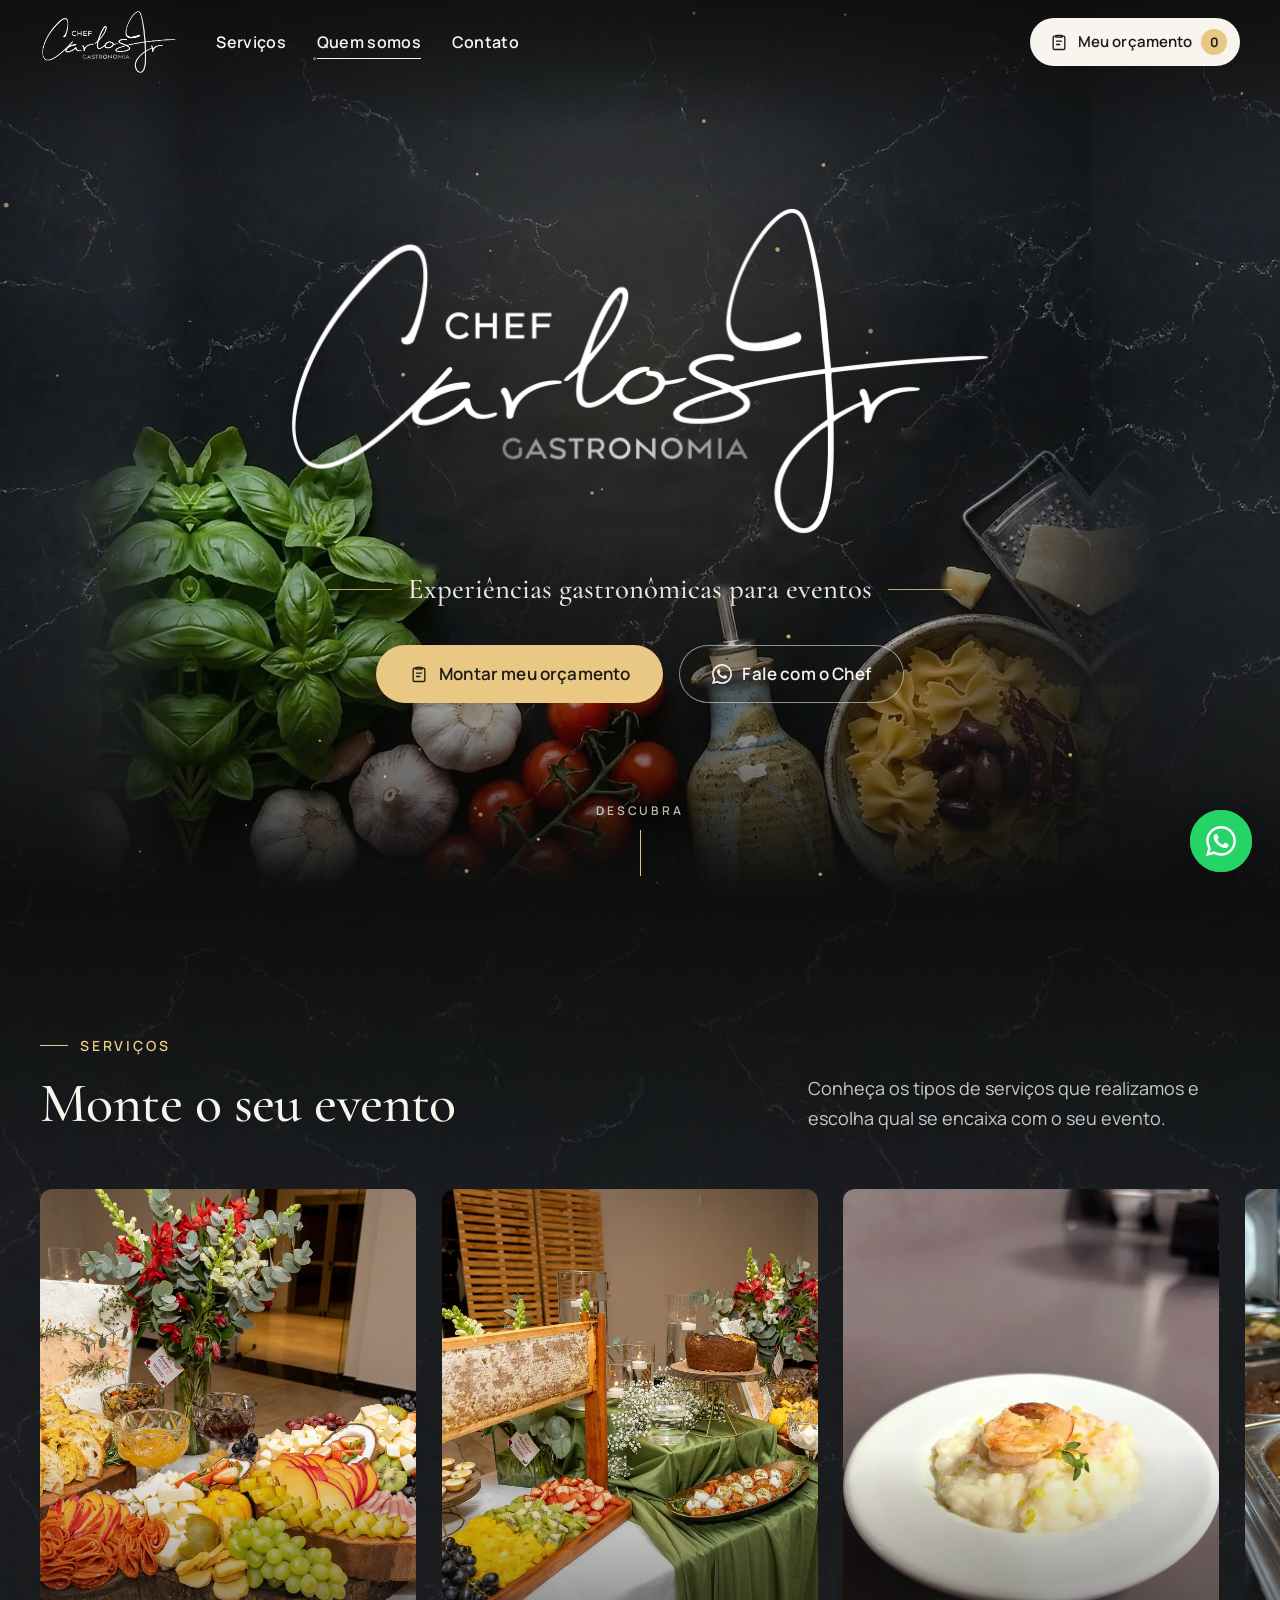
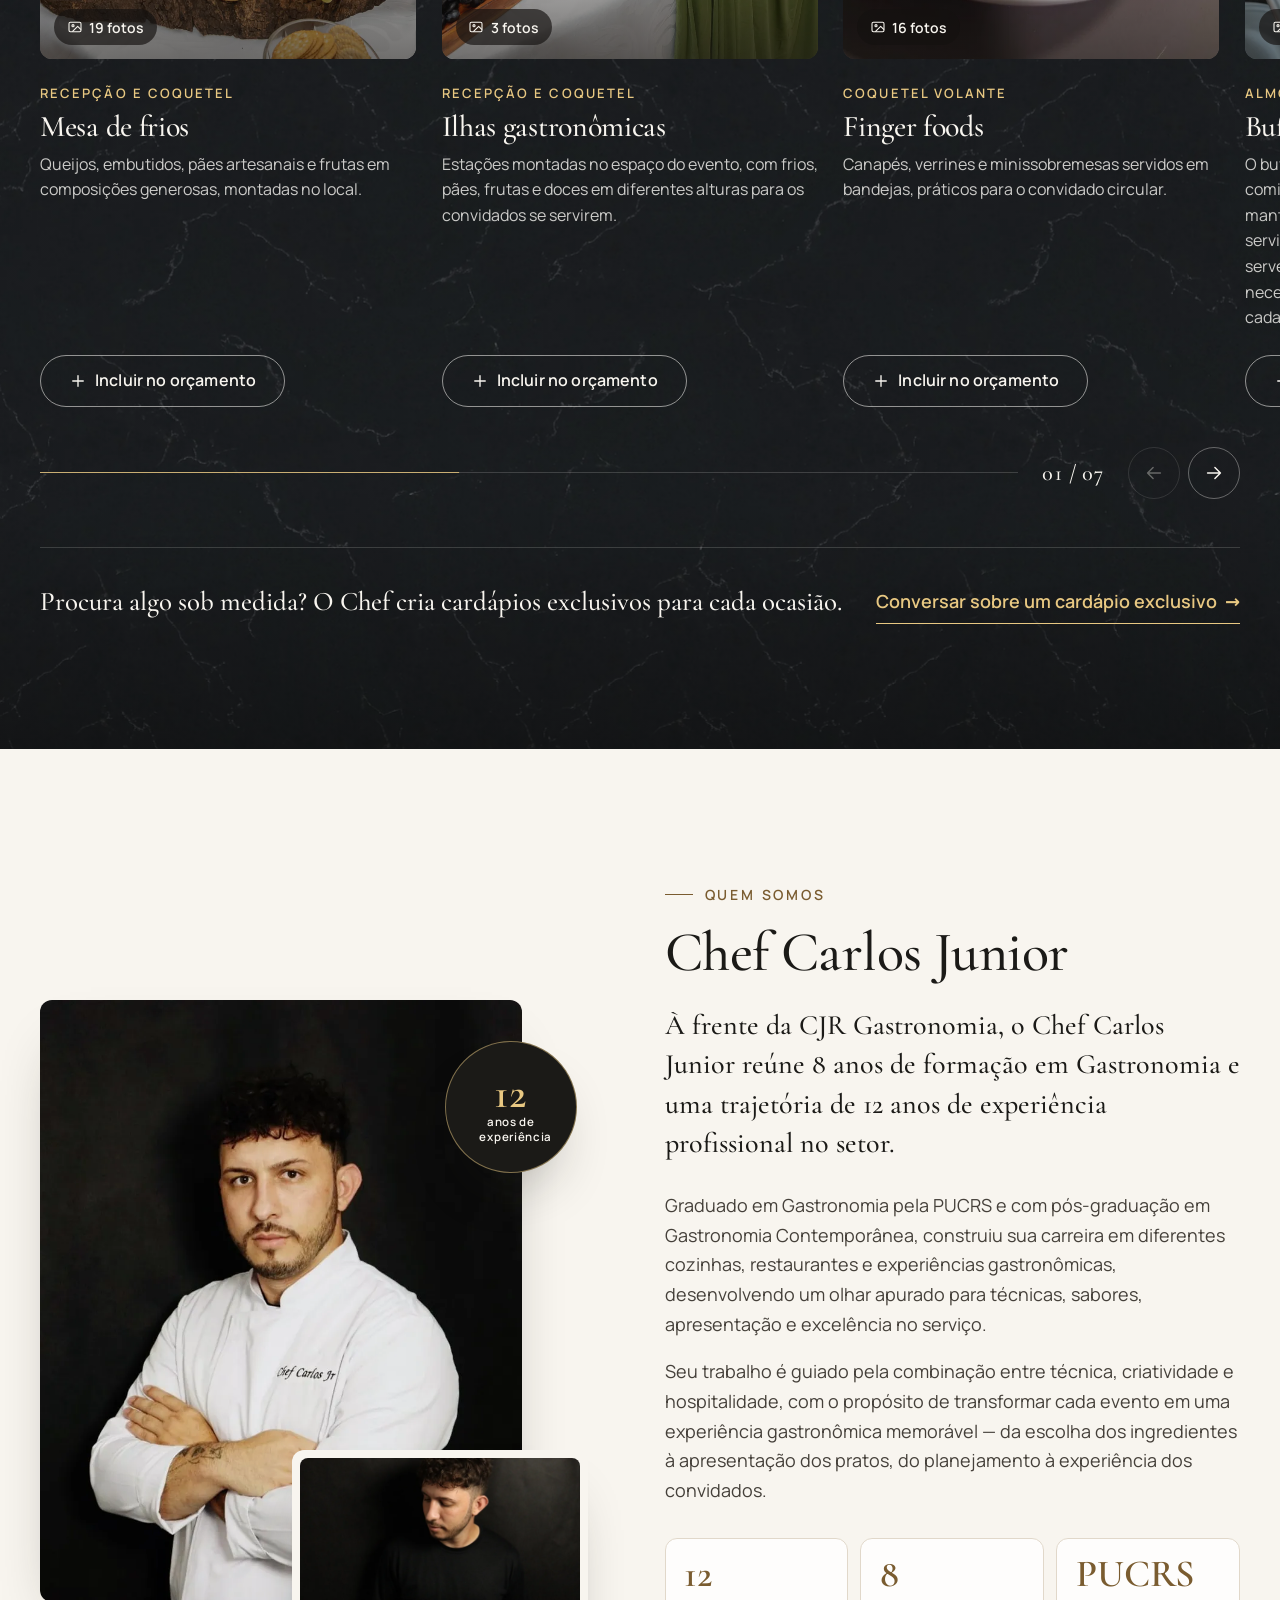
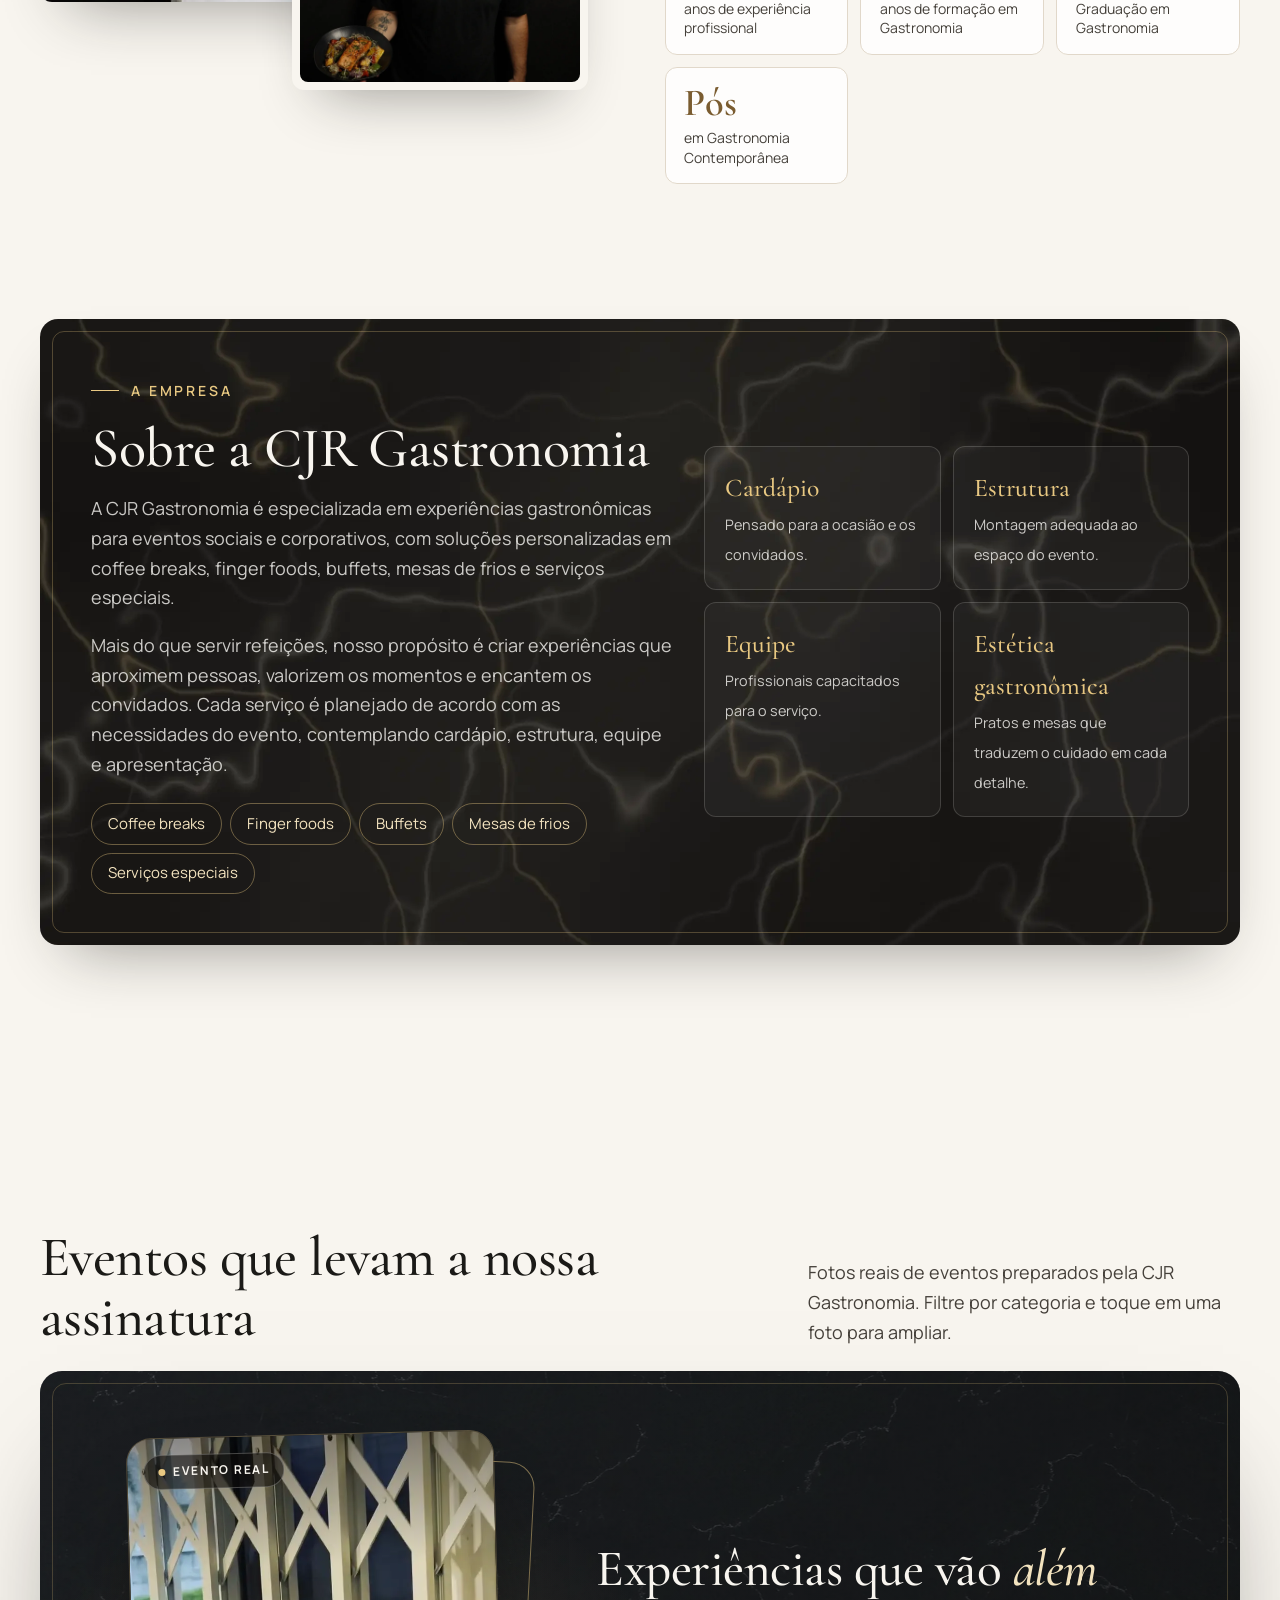
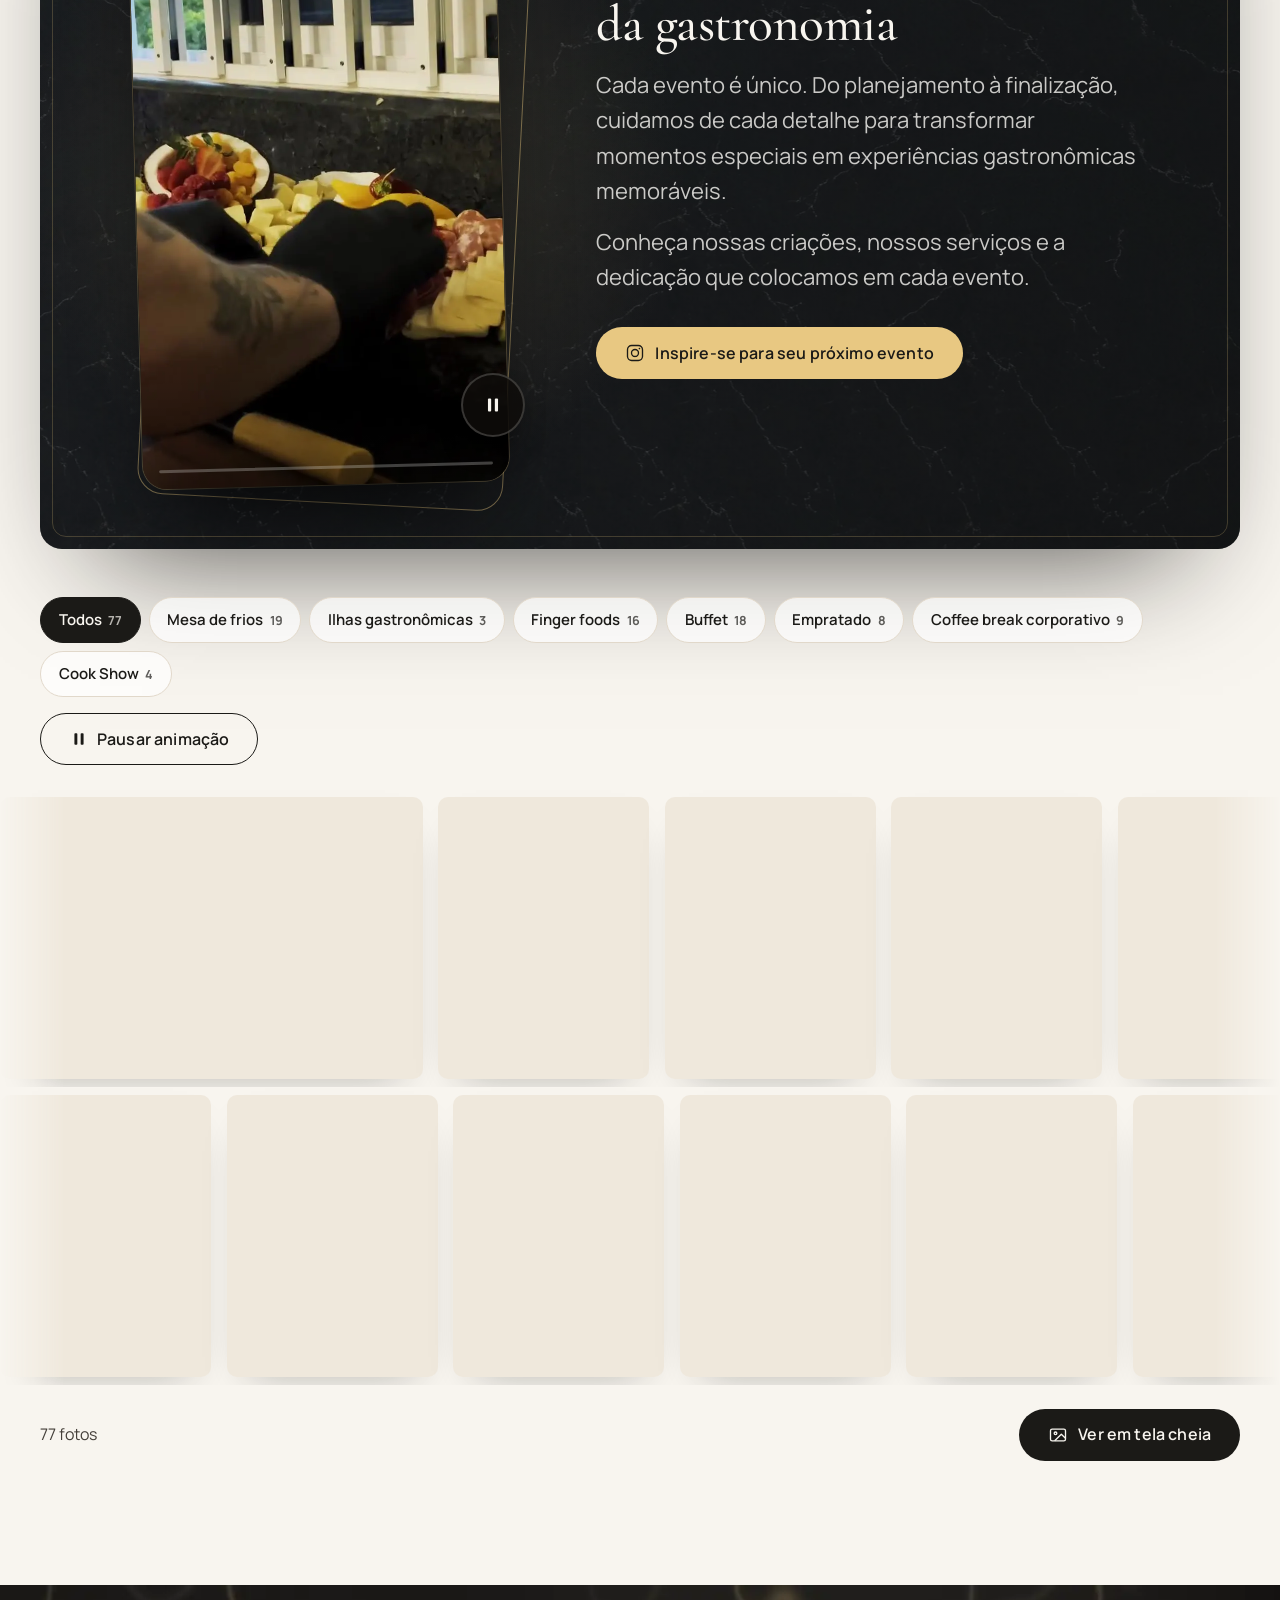
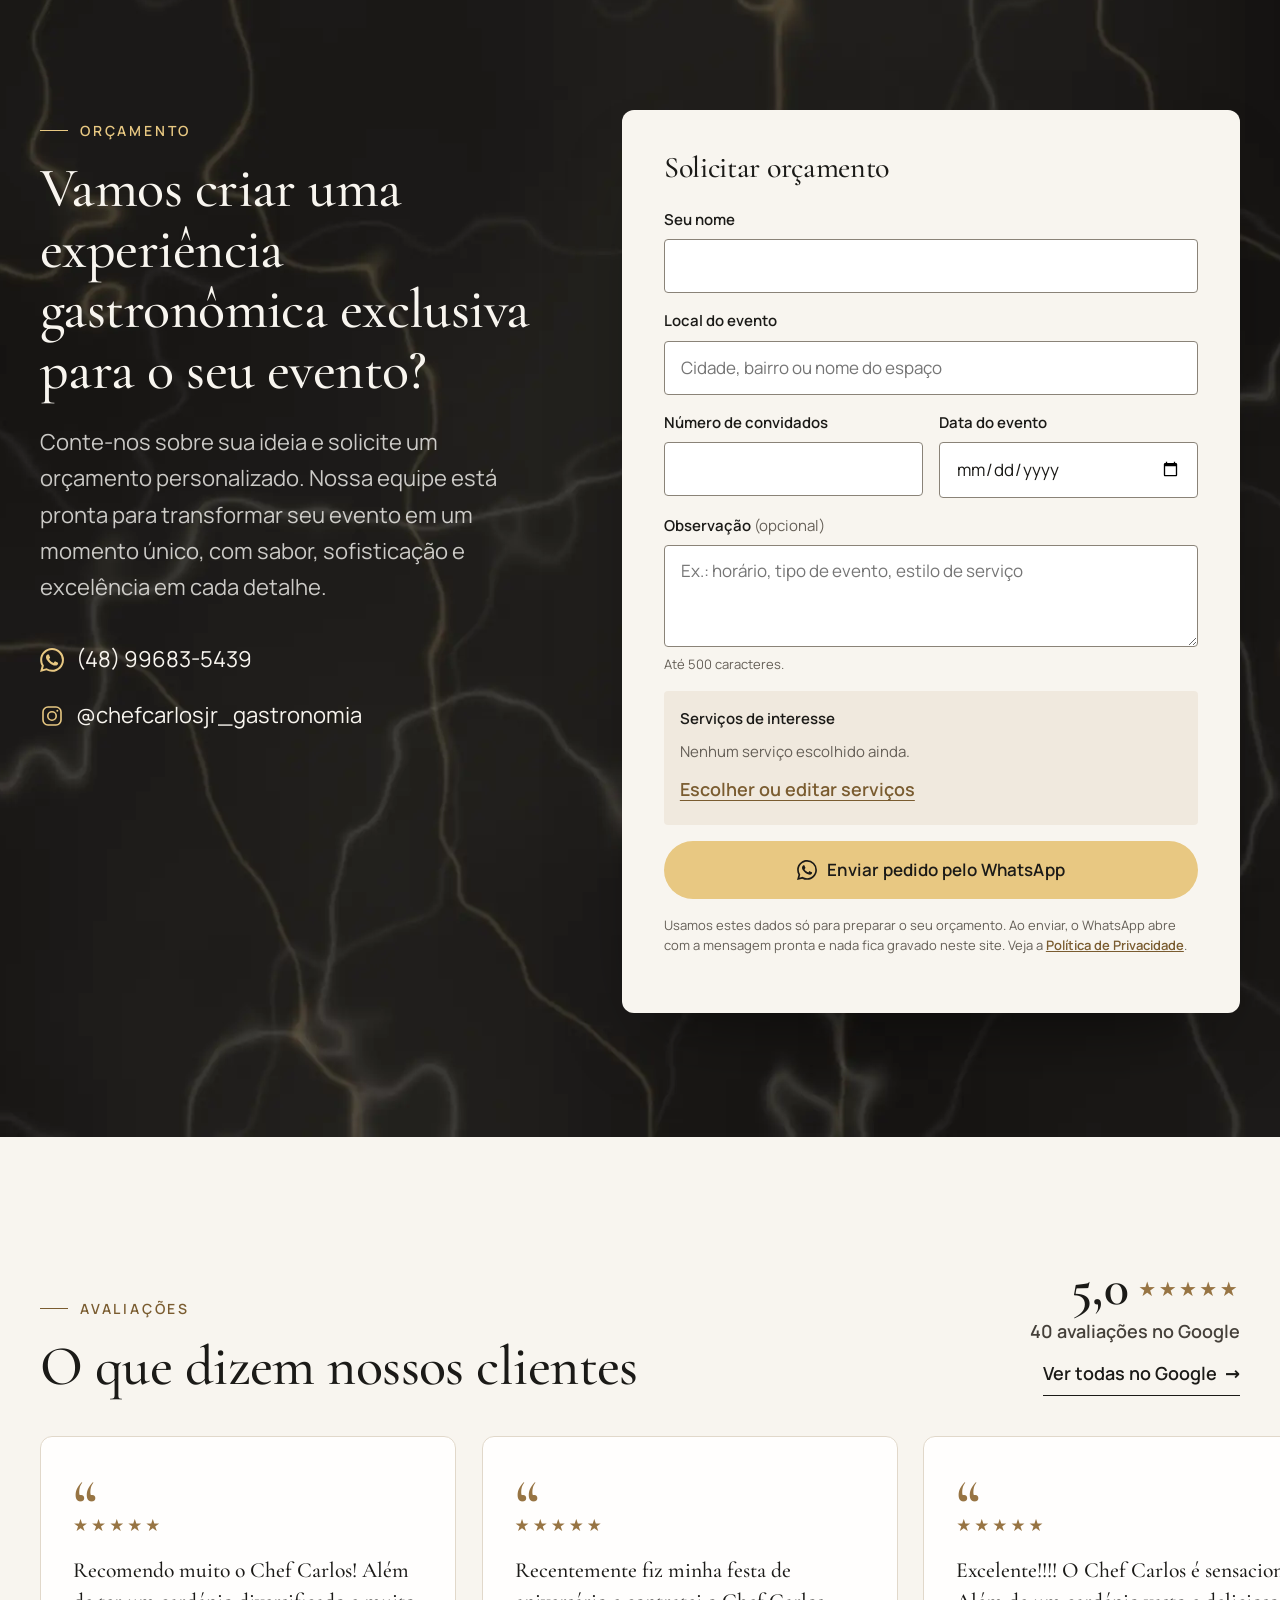
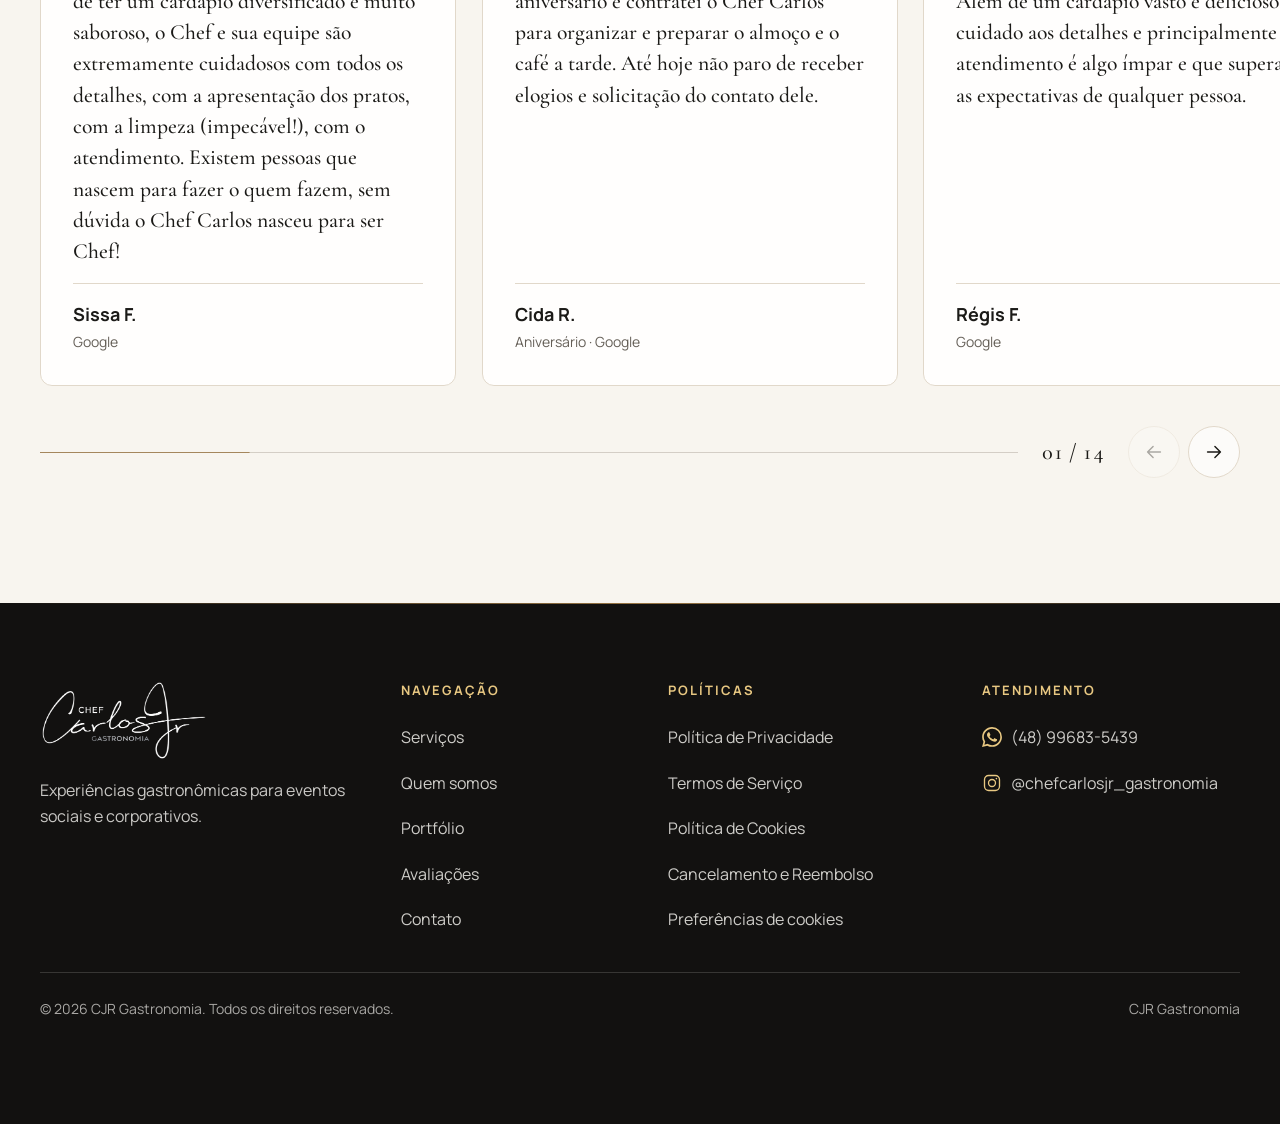
==== commit 0cbe2c6f: "feat: serviços com as fotos do Drive, menu começando por Serviços e ajustes do Chef - Menu do topo e" ====
--- a/index.html
+++ b/index.html
@@ -89,8 +89,8 @@
         </a>
         <nav class="main-nav" id="main-nav" aria-label="Menu principal">
           <ul class="main-nav__list" role="list">
+            <li><a href="#servicos">Serviços</a></li>
             <li><a href="#quem-somos">Quem somos</a></li>
-            <li><a href="#servicos">Serviços</a></li>
             <li data-feature="workshops" hidden><a href="#workshops">Workshops</a></li>
             <li data-feature="cursos" hidden><a href="#cursos">Cursos</a></li>
             <li><a href="contato.html">Contato</a></li>
@@ -141,7 +141,7 @@
           </a>
         </div>
       </div>
-      <a class="hero__scroll" href="#quem-somos">Descubra<span aria-hidden="true"></span></a>
+      <a class="hero__scroll" href="#servicos">Descubra<span aria-hidden="true"></span></a>
     </section>
 
     <!-- ===================== SERVIÇOS ===================== -->
@@ -151,146 +151,218 @@
           <p class="eyebrow reveal">Serviços</p>
           <h2 class="section-title reveal" id="services-title">Monte o seu evento</h2>
         </div>
-        <p class="services__intro reveal">Toque nas fotos para ver mais imagens e adicione ao orçamento o que combina com a sua ocasião. Depois, informe local, data e convidados: o pedido chega completo ao Chef.</p>
+        <p class="services__intro reveal">Conheça os tipos de serviços que realizamos e escolha qual se encaixa com o seu evento.</p>
       </div>
 
       <div class="carousel reveal" data-carousel>
         <ul class="carousel__track" role="list" data-carousel-track aria-label="Serviços">
           <li class="service-card" data-service="frios">
-            <button class="service-card__media" type="button" data-gallery-open aria-label="Ver fotos: Mesas e ilhas de frios">
-              <img src="assets/img/frios-capa.webp" alt="" width="720" height="900" loading="lazy">
-              <span class="service-card__chip"><svg aria-hidden="true"><use href="#i-photos"/></svg>4 fotos</span>
+            <button class="service-card__media" type="button" data-gallery-open aria-label="Ver fotos: Mesa de frios">
+              <img src="assets/img/servicos/frios-capa.webp" alt="" width="720" height="900" loading="lazy">
+              <span class="service-card__chip"><svg aria-hidden="true"><use href="#i-photos"/></svg>19 fotos</span>
             </button>
             <div class="service-card__body">
               <p class="service-card__tag">Recepção e coquetel</p>
-              <h3 class="service-card__title">Mesas e ilhas de frios</h3>
+              <h3 class="service-card__title">Mesa de frios</h3>
               <p class="service-card__text">Queijos, embutidos, pães artesanais e frutas em composições generosas, montadas no local.</p>
               <button class="btn btn--outline service-card__add" type="button" data-quote-add>
-                <span class="when-off"><svg aria-hidden="true"><use href="#i-plus"/></svg>Adicionar<span class="sr-only"> Mesas e ilhas de frios</span> ao orçamento</span>
-                <span class="when-on"><svg aria-hidden="true"><use href="#i-check"/></svg>No seu orçamento<span class="sr-only">: Mesas e ilhas de frios</span></span>
+                <span class="when-off"><svg aria-hidden="true"><use href="#i-plus"/></svg>Incluir no orçamento<span class="sr-only">: Mesa de frios</span></span>
+                <span class="when-on"><svg aria-hidden="true"><use href="#i-check"/></svg>No seu orçamento<span class="sr-only">: Mesa de frios</span></span>
               </button>
             </div>
             <template data-gallery>
-              <img src="assets/img/frios-1.webp" alt="Ilha de frios com queijos, presuntos, pitaia e ramos de alecrim">
-              <img src="assets/img/frios-2.webp" alt="Mesa de frios farta com queijos, embutidos e frutas">
-              <img src="assets/img/frios-3.webp" alt="Tábua de embutidos, queijos e uvas ao lado do cartão do Chef">
-              <img src="assets/img/frios-4.webp" alt="Terrines de queijo com azeitonas, castanhas e ervas frescas">
+              <img src="assets/img/portfolio/frios-01.webp" alt="Mesa de frios com tábuas de queijos, frutas, pães e flores">
+              <img src="assets/img/portfolio/frios-02.webp" alt="Tábua de queijos, frios e frutas tropicais">
+              <img src="assets/img/portfolio/frios-03.webp" alt="Mesa de frios com salames, queijos, pitaia e orquídeas">
+              <img src="assets/img/portfolio/frios-04.webp" alt="Potes de castanhas e frutas secas na mesa de frios">
+              <img src="assets/img/portfolio/frios-05.webp" alt="Torradinhas com cream cheese e geleia de frutas vermelhas">
+              <img src="assets/img/portfolio/frios-06.webp" alt="Cubos de queijo com mel servidos em palitos">
+              <img src="assets/img/portfolio/frios-07.webp" alt="Brownies em tábua de madeira com folhas de hortelã">
+              <img src="assets/img/portfolio/frios-08.webp" alt="Expositor de mini-hambúrgueres na mesa de frios">
+              <img src="assets/img/portfolio/frios-09.webp" alt="Mesa de frios farta montada em evento ao ar livre">
+              <img src="assets/img/portfolio/frios-10.webp" alt="Tábua de frios e queijos com orquídeas e cartão do Chef">
+              <img src="assets/img/portfolio/frios-11.webp" alt="Mesa de queijos, embutidos e frutas com pitaia e morangos">
+              <img src="assets/img/portfolio/frios-12.webp" alt="Mesa de frios montada diante de janelas com vista para a cidade">
+              <img src="assets/img/portfolio/frios-13.webp" alt="Mesa de frios e pães montada em bancada de cozinha">
+              <img src="assets/img/portfolio/frios-14.webp" alt="Favo de mel com queijos, frios e frutas secas em tábua">
+              <img src="assets/img/portfolio/frios-15.webp" alt="Tábua de queijos, frios e frutas com favo de mel ao fundo">
+              <img src="assets/img/portfolio/frios-16.webp" alt="Mesa de frios com flores, pastas e cartão do Chef">
+              <img src="assets/img/portfolio/frios-17.webp" alt="Mesa de frios com presunto cru, queijos e mini-hambúrgueres">
+              <img src="assets/img/portfolio/frios-18.webp" alt="Tábua de frutas coloridas com uvas, manga, kiwi e morangos">
+              <img src="assets/img/portfolio/frios-19.webp" alt="Brie assado com geleia, frutas vermelhas e castanhas">
             </template>
           </li>
 
+          <li class="service-card" data-service="ilhas">
+            <button class="service-card__media" type="button" data-gallery-open aria-label="Ver fotos: Ilhas gastronômicas">
+              <img src="assets/img/servicos/ilhas-capa.webp" alt="" width="720" height="900" loading="lazy">
+              <span class="service-card__chip"><svg aria-hidden="true"><use href="#i-photos"/></svg>3 fotos</span>
+            </button>
+            <div class="service-card__body">
+              <p class="service-card__tag">Recepção e coquetel</p>
+              <h3 class="service-card__title">Ilhas gastronômicas</h3>
+              <p class="service-card__text">Estações montadas no espaço do evento, com frios, pães, frutas e doces em diferentes alturas para os convidados se servirem.</p>
+              <button class="btn btn--outline service-card__add" type="button" data-quote-add>
+                <span class="when-off"><svg aria-hidden="true"><use href="#i-plus"/></svg>Incluir no orçamento<span class="sr-only">: Ilhas gastronômicas</span></span>
+                <span class="when-on"><svg aria-hidden="true"><use href="#i-check"/></svg>No seu orçamento<span class="sr-only">: Ilhas gastronômicas</span></span>
+              </button>
+            </div>
+            <template data-gallery>
+              <img src="assets/img/portfolio/ilhas-01.webp" alt="Ilha gastronômica com frutas, frios e flores sobre toalha verde">
+              <img src="assets/img/portfolio/ilhas-02.webp" alt="Ilha gastronômica com estrutura de pastéis e pães">
+              <img src="assets/img/portfolio/ilhas-03.webp" alt="Ilha gastronômica com frios, saladas e doces em vários níveis">
+            </template>
+          </li>
+
           <li class="service-card" data-service="finger">
             <button class="service-card__media" type="button" data-gallery-open aria-label="Ver fotos: Finger foods">
-              <img src="assets/img/finger-capa.webp" alt="" width="720" height="900" loading="lazy">
-              <span class="service-card__chip"><svg aria-hidden="true"><use href="#i-photos"/></svg>3 fotos</span>
+              <img src="assets/img/servicos/finger-capa.webp" alt="" width="720" height="900" loading="lazy">
+              <span class="service-card__chip"><svg aria-hidden="true"><use href="#i-photos"/></svg>16 fotos</span>
             </button>
             <div class="service-card__body">
               <p class="service-card__tag">Coquetel volante</p>
               <h3 class="service-card__title">Finger foods</h3>
               <p class="service-card__text">Canapés, verrines e minissobremesas servidos em bandejas, práticos para o convidado circular.</p>
               <button class="btn btn--outline service-card__add" type="button" data-quote-add>
-                <span class="when-off"><svg aria-hidden="true"><use href="#i-plus"/></svg>Adicionar<span class="sr-only"> Finger foods</span> ao orçamento</span>
+                <span class="when-off"><svg aria-hidden="true"><use href="#i-plus"/></svg>Incluir no orçamento<span class="sr-only">: Finger foods</span></span>
                 <span class="when-on"><svg aria-hidden="true"><use href="#i-check"/></svg>No seu orçamento<span class="sr-only">: Finger foods</span></span>
               </button>
             </div>
             <template data-gallery>
-              <img src="assets/img/finger-1.webp" alt="Minicheesecake de frutas vermelhas em porção individual">
-              <img src="assets/img/finger-2.webp" alt="Verrines de creme com morangos e uvas sobre bandeja de madeira">
-              <img src="assets/img/finger-3.webp" alt="Verrines de brownie com creme e folhas de hortelã">
+              <img src="assets/img/portfolio/finger-01.webp" alt="Risoto com vieira em porção individual">
+              <img src="assets/img/portfolio/finger-02.webp" alt="Mini-hambúrgueres com batata frita em porções individuais">
+              <img src="assets/img/portfolio/finger-03.webp" alt="Risoto de cogumelos em pratinhos individuais">
+              <img src="assets/img/portfolio/finger-04.webp" alt="Arroz com carne e legumes em ramequins individuais">
+              <img src="assets/img/portfolio/finger-05.webp" alt="Escondidinho gratinado com brotos em cumbuca individual">
+              <img src="assets/img/portfolio/finger-06.webp" alt="Risoto cremoso com brotos em pratinho individual">
+              <img src="assets/img/portfolio/finger-07.webp" alt="Copinhos de creme com morangos servidos em bandeja">
+              <img src="assets/img/portfolio/finger-08.webp" alt="Verrines de creme com morangos e uvas em bandeja de madeira">
+              <img src="assets/img/portfolio/finger-09.webp" alt="Caldinhos com brotos em cumbucas individuais">
+              <img src="assets/img/portfolio/finger-10.webp" alt="Cesta de cones de batata frita">
+              <img src="assets/img/portfolio/finger-11.webp" alt="Cesta de pastéis com ramos de tomilho">
+              <img src="assets/img/portfolio/finger-12.webp" alt="Verrine de creme com brownie e hortelã">
+              <img src="assets/img/portfolio/finger-13.webp" alt="Risoto de cogumelos em ramequim individual">
+              <img src="assets/img/portfolio/finger-14.webp" alt="Minicheesecake de frutas vermelhas em porção individual">
+              <img src="assets/img/portfolio/finger-15.webp" alt="Petit gâteau com creme e folha de hortelã">
+              <img src="assets/img/portfolio/finger-16.webp" alt="Saladas individuais em cumbucas finalizadas pela equipe">
             </template>
           </li>
 
-          <li class="service-card" data-service="doces">
-            <button class="service-card__media" type="button" data-gallery-open aria-label="Ver fotos: Doces e gelo seco">
-              <img src="assets/img/doces-capa.webp" alt="" width="720" height="900" loading="lazy">
-              <span class="service-card__chip"><svg aria-hidden="true"><use href="#i-photos"/></svg>4 fotos</span>
+          <li class="service-card" data-service="buffet">
+            <button class="service-card__media" type="button" data-gallery-open aria-label="Ver fotos: Buffet">
+              <img src="assets/img/servicos/buffet-capa.webp" alt="" width="720" height="900" loading="lazy">
+              <span class="service-card__chip"><svg aria-hidden="true"><use href="#i-photos"/></svg>18 fotos</span>
             </button>
             <div class="service-card__body">
-              <p class="service-card__tag">Sobremesas</p>
-              <h3 class="service-card__title">Doces e gelo seco</h3>
-              <p class="service-card__text">Torres de doces finos, tortas e cheesecakes, com apresentação cenográfica em gelo seco.</p>
+              <p class="service-card__tag">Almoço e jantar</p>
+              <h3 class="service-card__title">Buffet</h3>
+              <p class="service-card__text">O buffet em rechauds é aquele serviço em que as comidas ficam dispostas em recipientes aquecidos, mantendo os pratos quentinhos e prontos para servir durante todo o evento. Os convidados se servem diretamente no buffet, por isso são necessárias louças, como pratos e talheres, para cada pessoa.</p>
               <button class="btn btn--outline service-card__add" type="button" data-quote-add>
-                <span class="when-off"><svg aria-hidden="true"><use href="#i-plus"/></svg>Adicionar<span class="sr-only"> Doces e gelo seco</span> ao orçamento</span>
-                <span class="when-on"><svg aria-hidden="true"><use href="#i-check"/></svg>No seu orçamento<span class="sr-only">: Doces e gelo seco</span></span>
+                <span class="when-off"><svg aria-hidden="true"><use href="#i-plus"/></svg>Incluir no orçamento<span class="sr-only">: Buffet</span></span>
+                <span class="when-on"><svg aria-hidden="true"><use href="#i-check"/></svg>No seu orçamento<span class="sr-only">: Buffet</span></span>
               </button>
             </div>
             <template data-gallery>
-              <img src="assets/img/doces-1.webp" alt="Torre de doces finos com efeito de gelo seco">
-              <img src="assets/img/doces-2.webp" alt="Suporte de doces com fumaça de gelo seco">
-              <img src="assets/img/doces-3.webp" alt="Cheesecake inteiro com calda de frutas vermelhas">
-              <img src="assets/img/doces-4.webp" alt="Bolo red velvet decorado com morangos">
+              <img src="assets/img/portfolio/buffet-01.webp" alt="Peixe gratinado com ervas em réchaud no buffet">
+              <img src="assets/img/portfolio/buffet-02.webp" alt="Arroz com carne e legumes em réchaud redondo">
+              <img src="assets/img/portfolio/buffet-03.webp" alt="Salada verde com tomates-cereja e brotos">
+              <img src="assets/img/portfolio/buffet-04.webp" alt="Réchauds com risoto cremoso e acompanhamento no buffet">
+              <img src="assets/img/portfolio/buffet-05.webp" alt="Buffet com réchauds de arroz e acompanhamentos, decorado com orquídeas">
+              <img src="assets/img/portfolio/buffet-06.webp" alt="Buffet com réchauds, frutas e orquídeas ao lado do cartão do Chef">
+              <img src="assets/img/portfolio/buffet-07.webp" alt="Buffet com réchauds e verrines de sobremesa em evento corporativo">
+              <img src="assets/img/portfolio/buffet-08.webp" alt="Réchauds com risoto de cogumelos e arroz cremoso">
+              <img src="assets/img/portfolio/buffet-09.webp" alt="Risoto cremoso com ervas em réchaud">
+              <img src="assets/img/portfolio/buffet-10.webp" alt="Arroz gratinado com cobertura crocante em réchaud">
+              <img src="assets/img/portfolio/buffet-11.webp" alt="Peixe ao molho com alcaparras em réchaud">
+              <img src="assets/img/portfolio/buffet-12.webp" alt="Brócolis, cenoura e tomate salteados em réchaud">
+              <img src="assets/img/portfolio/buffet-13.webp" alt="Carne ao molho com alecrim em réchaud">
+              <img src="assets/img/portfolio/buffet-14.webp" alt="Arroz branco com ramos de alecrim em réchaud">
+              <img src="assets/img/portfolio/buffet-15.webp" alt="Batatas assadas douradas em réchaud">
+              <img src="assets/img/portfolio/buffet-16.webp" alt="Arroz com amêndoas e pimentão amarelo em réchaud">
+              <img src="assets/img/portfolio/buffet-17.webp" alt="Salada de folhas com morangos, manga e tomate">
+              <img src="assets/img/portfolio/buffet-18.webp" alt="Espaguete ao pesto em réchaud no buffet">
             </template>
           </li>
 
-          <li class="service-card" data-service="quentes">
-            <button class="service-card__media" type="button" data-gallery-open aria-label="Ver fotos: Buffet de pratos quentes">
-              <img src="assets/img/quentes-capa.webp" alt="" width="720" height="900" loading="lazy">
-              <span class="service-card__chip"><svg aria-hidden="true"><use href="#i-photos"/></svg>4 fotos</span>
+          <li class="service-card" data-service="empratado">
+            <button class="service-card__media" type="button" data-gallery-open aria-label="Ver fotos: Empratado">
+              <img src="assets/img/servicos/empratado-capa.webp" alt="" width="720" height="900" loading="lazy">
+              <span class="service-card__chip"><svg aria-hidden="true"><use href="#i-photos"/></svg>8 fotos</span>
             </button>
             <div class="service-card__body">
               <p class="service-card__tag">Almoço e jantar</p>
-              <h3 class="service-card__title">Buffet de pratos quentes</h3>
-              <p class="service-card__text">Risotos, massas, frutos do mar e gratinados, servidos em réchauds ou empratados.</p>
+              <h3 class="service-card__title">Empratado</h3>
+              <p class="service-card__text">Pratos montados um a um pela equipe e servidos à mesa, com apresentação de restaurante em cada etapa do menu.</p>
               <button class="btn btn--outline service-card__add" type="button" data-quote-add>
-                <span class="when-off"><svg aria-hidden="true"><use href="#i-plus"/></svg>Adicionar<span class="sr-only"> Buffet de pratos quentes</span> ao orçamento</span>
-                <span class="when-on"><svg aria-hidden="true"><use href="#i-check"/></svg>No seu orçamento<span class="sr-only">: Buffet de pratos quentes</span></span>
+                <span class="when-off"><svg aria-hidden="true"><use href="#i-plus"/></svg>Incluir no orçamento<span class="sr-only">: Empratado</span></span>
+                <span class="when-on"><svg aria-hidden="true"><use href="#i-check"/></svg>No seu orçamento<span class="sr-only">: Empratado</span></span>
               </button>
             </div>
             <template data-gallery>
-              <img src="assets/img/quentes-1.webp" alt="Gratinados individuais dourados com ervas">
-              <img src="assets/img/quentes-2.webp" alt="Prato de camarões com molho cremoso e salsinha">
-              <img src="assets/img/quentes-3.webp" alt="Risoto cremoso finalizado na frigideira">
-              <img src="assets/img/quentes-4.webp" alt="Capeletti em caldo servido em panela de ferro">
+              <img src="assets/img/portfolio/empratado-01.webp" alt="Filé com risoto e alecrim em prato fundo branco">
+              <img src="assets/img/portfolio/empratado-02.webp" alt="Fatias de bolo de chocolate com frutas vermelhas empratadas">
+              <img src="assets/img/portfolio/empratado-03.webp" alt="Fileira de pratos com filé e risoto prontos para servir">
+              <img src="assets/img/portfolio/empratado-04.webp" alt="Fatias de cheesecake com calda de frutas vermelhas empratadas">
+              <img src="assets/img/portfolio/empratado-05.webp" alt="Saladas empratadas prontas para servir aos convidados">
+              <img src="assets/img/portfolio/empratado-06.webp" alt="Salmão com risoto e tomilho em prato branco">
+              <img src="assets/img/portfolio/empratado-07.webp" alt="Filé com risoto servido à mesa durante o jantar">
+              <img src="assets/img/portfolio/empratado-08.webp" alt="Pratos de massa com cogumelos e molho branco prontos para servir">
             </template>
           </li>
 
           <li class="service-card" data-service="coffee">
-            <button class="service-card__media" type="button" data-gallery-open aria-label="Ver fotos: Coffee break">
-              <img src="assets/img/coffee-capa.webp" alt="" width="720" height="900" loading="lazy">
-              <span class="service-card__chip"><svg aria-hidden="true"><use href="#i-photos"/></svg>4 fotos</span>
+            <button class="service-card__media" type="button" data-gallery-open aria-label="Ver fotos: Coffee break corporativo">
+              <img src="assets/img/servicos/coffee-capa.webp" alt="" width="720" height="900" loading="lazy">
+              <span class="service-card__chip"><svg aria-hidden="true"><use href="#i-photos"/></svg>9 fotos</span>
             </button>
             <div class="service-card__body">
               <p class="service-card__tag">Empresas e reuniões</p>
-              <h3 class="service-card__title">Coffee break</h3>
+              <h3 class="service-card__title">Coffee break corporativo</h3>
               <p class="service-card__text">Mesas completas para reuniões e confraternizações: pães, bolos, frios, frutas e bebidas.</p>
               <button class="btn btn--outline service-card__add" type="button" data-quote-add>
-                <span class="when-off"><svg aria-hidden="true"><use href="#i-plus"/></svg>Adicionar<span class="sr-only"> Coffee break</span> ao orçamento</span>
-                <span class="when-on"><svg aria-hidden="true"><use href="#i-check"/></svg>No seu orçamento<span class="sr-only">: Coffee break</span></span>
+                <span class="when-off"><svg aria-hidden="true"><use href="#i-plus"/></svg>Incluir no orçamento<span class="sr-only">: Coffee break corporativo</span></span>
+                <span class="when-on"><svg aria-hidden="true"><use href="#i-check"/></svg>No seu orçamento<span class="sr-only">: Coffee break corporativo</span></span>
               </button>
             </div>
             <template data-gallery>
-              <img src="assets/img/coffee-1.webp" alt="Bancada de coffee break com bolos, frios, pães e flores">
-              <img src="assets/img/coffee-2.webp" alt="Coffee break montado em sala corporativa">
-              <img src="assets/img/coffee-3.webp" alt="Mesa de pães artesanais com frutas e geleias">
-              <img src="assets/img/coffee-4.webp" alt="Bolo fatiado ao lado do cartão com QR code do Chef">
+              <img src="assets/img/portfolio/coffee-01.webp" alt="Coffee break corporativo com cestas de pães, flores e louças">
+              <img src="assets/img/portfolio/coffee-02.webp" alt="Tábua de frios com salame, queijos e uvas no coffee break">
+              <img src="assets/img/portfolio/coffee-03.webp" alt="Tábuas de queijos, salames e uvas ao lado do cartão do Chef">
+              <img src="assets/img/portfolio/coffee-04.webp" alt="Coffee break com cesta de pães e frutas em evento corporativo">
+              <img src="assets/img/portfolio/coffee-05.webp" alt="Tábua de frios com queijos e uvas sobre mesa de coffee break">
+              <img src="assets/img/portfolio/coffee-06.webp" alt="Estação de café, sucos e refrigerantes com copos e garrafas térmicas">
+              <img src="assets/img/portfolio/coffee-07.webp" alt="Tábua de uvas, queijos e salames com cesta de pães">
+              <img src="assets/img/portfolio/coffee-08.webp" alt="Sanduíches de pão de forma em tábua com cesta de pães">
+              <img src="assets/img/portfolio/coffee-09.webp" alt="Tábua de frutas, queijos e frios com tortas ao fundo">
             </template>
           </li>
 
-          <li class="service-card" data-service="showcooking">
-            <button class="service-card__media" type="button" data-gallery-open aria-label="Ver fotos: Show cooking">
-              <img src="assets/img/showcooking-capa.webp" alt="" width="720" height="900" loading="lazy">
+          <li class="service-card" data-service="cookshow">
+            <button class="service-card__media" type="button" data-gallery-open aria-label="Ver fotos: Cook Show">
+              <img src="assets/img/servicos/cookshow-capa.webp" alt="" width="720" height="900" loading="lazy">
               <span class="service-card__chip"><svg aria-hidden="true"><use href="#i-photos"/></svg>4 fotos</span>
             </button>
             <div class="service-card__body">
-              <p class="service-card__tag">Serviço especial</p>
-              <h3 class="service-card__title">Show cooking</h3>
-              <p class="service-card__text">O Chef cozinha ao vivo diante dos convidados, com massas frescas e preparos interativos.</p>
+              <p class="service-card__tag">Experiência interativa</p>
+              <h3 class="service-card__title">Cook Show</h3>
+              <p class="service-card__text">O Cook Show é uma experiência gastronômica interativa em que o chef prepara pratos ao vivo, combinando técnicas culinárias, entretenimento e participação dos convidados. Ideal para eventos corporativos, confraternizações e celebrações especiais, proporcionando momentos de sabor, aprendizado e descontração.</p>
               <button class="btn btn--outline service-card__add" type="button" data-quote-add>
-                <span class="when-off"><svg aria-hidden="true"><use href="#i-plus"/></svg>Adicionar<span class="sr-only"> Show cooking</span> ao orçamento</span>
-                <span class="when-on"><svg aria-hidden="true"><use href="#i-check"/></svg>No seu orçamento<span class="sr-only">: Show cooking</span></span>
+                <span class="when-off"><svg aria-hidden="true"><use href="#i-plus"/></svg>Incluir no orçamento<span class="sr-only">: Cook Show</span></span>
+                <span class="when-on"><svg aria-hidden="true"><use href="#i-check"/></svg>No seu orçamento<span class="sr-only">: Cook Show</span></span>
               </button>
             </div>
             <template data-gallery>
-              <img src="assets/img/showcooking-1.webp" alt="Chef Carlos Junior preparando massa fresca ao ar livre">
-              <img src="assets/img/showcooking-2.webp" alt="Chef Carlos Junior de dólmã branco em sua bancada">
-              <img src="assets/img/showcooking-3.webp" alt="Chef Carlos Junior cortando massa fresca na máquina">
-              <img src="assets/img/showcooking-4.webp" alt="Chef Carlos Junior falando ao microfone durante um evento">
+              <img src="assets/img/portfolio/cookshow-01.webp" alt="Chef Carlos Jr finalizando pratos ao vivo durante o Cook Show">
+              <img src="assets/img/portfolio/cookshow-02.webp" alt="Chef Carlos Jr servindo pratos aos convidados">
+              <img src="assets/img/portfolio/cookshow-03.webp" alt="Chef Carlos Jr preparando massa fresca ao vivo em evento ao ar livre">
+              <img src="assets/img/portfolio/cookshow-04.webp" alt="Chef Carlos Jr preparando risoto diante dos convidados">
             </template>
           </li>
         </ul>
 
         <div class="container carousel__controls">
           <div class="carousel__progress" aria-hidden="true"><span data-carousel-bar></span></div>
-          <p class="carousel__count" aria-hidden="true"><span data-carousel-current>01</span> / <span data-carousel-total>06</span></p>
+          <p class="carousel__count" aria-hidden="true"><span data-carousel-current>01</span> / <span data-carousel-total>07</span></p>
           <div class="carousel__buttons">
             <button class="icon-btn" type="button" data-carousel-prev aria-label="Serviço anterior"><svg aria-hidden="true"><use href="#i-arrow-left"/></svg></button>
             <button class="icon-btn" type="button" data-carousel-next aria-label="Próximo serviço"><svg aria-hidden="true"><use href="#i-arrow-right"/></svg></button>
@@ -313,8 +385,7 @@
             <img src="assets/img/chef.webp" alt="Chef Carlos Junior de dólmã branco, de braços cruzados, em fundo escuro" width="960" height="1200" loading="lazy">
           </figure>
           <figure class="about__team reveal" style="--delay: .2s">
-            <img src="assets/img/equipe.webp" alt="Chef Carlos Junior e sua equipe finalizando as travessas na cozinha" width="1200" height="800" loading="lazy">
-            <figcaption>Equipe em ação</figcaption>
+            <img src="assets/img/chef-prato.webp" alt="Chef Carlos Junior de camiseta preta segurando um prato de salmão com legumes" width="1200" height="960" loading="lazy">
           </figure>
           <p class="about__badge reveal" style="--delay: .35s"><span><strong data-count="12">12</strong>anos de experiência</span></p>
         </div>
@@ -331,7 +402,6 @@
             <li><strong>PUCRS</strong><span>Graduação em Gastronomia</span></li>
             <li><strong>Pós</strong><span>em Gastronomia Contemporânea</span></li>
           </ul>
-          <p class="signature reveal" aria-hidden="true">Carlos Jr</p>
         </div>
       </div>
 
@@ -349,8 +419,8 @@
           <ul class="company__pillars" role="list" aria-label="O que planejamos em cada evento">
             <li><strong>Cardápio</strong><span>Pensado para a ocasião e os convidados.</span></li>
             <li><strong>Estrutura</strong><span>Montagem adequada ao espaço do evento.</span></li>
-            <li><strong>Equipe</strong><span>Profissionais dimensionados para o serviço.</span></li>
-            <li><strong>Apresentação</strong><span>Cuidado visual em cada mesa e prato.</span></li>
+            <li><strong>Equipe</strong><span>Profissionais capacitados para o serviço.</span></li>
+            <li><strong>Estética gastronômica</strong><span>Pratos e mesas que traduzem o cuidado em cada detalhe.</span></li>
           </ul>
         </div>
       </div>
@@ -380,20 +450,10 @@
             </button>
           </div>
           <div class="reel__info">
-            <p class="reel__kicker">Bastidores</p>
-            <h3 class="reel__title">Do fogão <em>à mesa</em> do convidado</h3>
-            <p class="reel__text">Um pouco do que acontece por trás de cada evento: pratos finalizados na hora, salgados quentinhos, mesa de frios e sobremesas servidas com cuidado.</p>
-            <p class="reel__label" id="reel-picks-label">Gostou do que viu? Toque para incluir no seu orçamento:</p>
-            <ul class="reel__picks" role="list" aria-labelledby="reel-picks-label">
-              <li><button class="reel-pick" type="button" data-video-service="quentes" aria-pressed="false"><span class="reel-pick__icon"><svg aria-hidden="true"><use href="#i-plus"/></svg></span><span class="reel-pick__text"><strong>Pratos quentes</strong><small>Risotos e nhoques</small></span></button></li>
-              <li><button class="reel-pick" type="button" data-video-service="finger" aria-pressed="false"><span class="reel-pick__icon"><svg aria-hidden="true"><use href="#i-plus"/></svg></span><span class="reel-pick__text"><strong>Finger foods</strong><small>Salgados e canapés</small></span></button></li>
-              <li><button class="reel-pick" type="button" data-video-service="frios" aria-pressed="false"><span class="reel-pick__icon"><svg aria-hidden="true"><use href="#i-plus"/></svg></span><span class="reel-pick__text"><strong>Mesa de frios</strong><small>Queijos, embutidos e frutas</small></span></button></li>
-              <li><button class="reel-pick" type="button" data-video-service="doces" aria-pressed="false"><span class="reel-pick__icon"><svg aria-hidden="true"><use href="#i-plus"/></svg></span><span class="reel-pick__text"><strong>Sobremesas</strong><small>Petit gâteau e doces finos</small></span></button></li>
-            </ul>
-            <div class="reel__actions">
-              <button class="btn btn--gold" type="button" data-quote-open aria-controls="quote-drawer" aria-expanded="false"><svg aria-hidden="true"><use href="#i-list"/></svg>Ver meu orçamento <span class="reel__count" data-quote-count>0</span></button>
-              <a class="link-arrow" href="#servicos">Todos os serviços</a>
-            </div>
+            <h3 class="reel__title">Experiências que vão <em>além</em> da gastronomia</h3>
+            <p class="reel__text">Cada evento é único. Do planejamento à finalização, cuidamos de cada detalhe para transformar momentos especiais em experiências gastronômicas memoráveis.</p>
+            <p class="reel__text">Conheça nossas criações, nossos serviços e a dedicação que colocamos em cada evento.</p>
+            <a class="btn btn--gold" href="https://www.instagram.com/chefcarlosjr_gastronomia/" target="_blank" rel="noopener" data-instagram><svg aria-hidden="true"><use href="#i-instagram"/></svg>Inspire-se para seu próximo evento</a>
           </div>
         </div>
       </div>
@@ -503,8 +563,8 @@
       <nav aria-labelledby="footer-nav-title">
         <p class="footer__title" id="footer-nav-title">Navegação</p>
         <ul class="footer__list" role="list">
+          <li><a href="#servicos">Serviços</a></li>
           <li><a href="#quem-somos">Quem somos</a></li>
-          <li><a href="#servicos">Serviços</a></li>
           <li><a href="#portfolio">Portfólio</a></li>
           <li><a href="#avaliacoes">Avaliações</a></li>
           <li><a href="contato.html">Contato</a></li>
--- a/assets/css/home.css
+++ b/assets/css/home.css
@@ -78,9 +78,7 @@
 .about__portrait img { width: 100%; height: 100%; object-fit: cover; transition: transform 1.6s var(--ease-out); }
 .about__portrait:hover img { transform: scale(1.04); }
 .about__team { position: absolute; right: 0; bottom: 0; width: 54%; margin: 0; padding: 0.5rem; border-radius: var(--radius); background: var(--c-paper); box-shadow: var(--shadow); }
-.about__team img { aspect-ratio: 3 / 2; object-fit: cover; border-radius: 8px; }
-.about__team figcaption { display: flex; align-items: center; gap: 0.5rem; padding: 0.6rem 0.4rem 0.2rem; font-size: var(--fs-xs); color: var(--c-muted); }
-.about__team figcaption::before { content: ""; width: 6px; height: 6px; border-radius: 50%; background: var(--c-gold); }
+.about__team img { aspect-ratio: 5 / 4; object-fit: cover; border-radius: 8px; }
 .about__badge {
   position: absolute; top: 6%; right: 2%; display: grid; place-items: center; width: clamp(104px, 12vw, 132px); aspect-ratio: 1;
   border: 1px solid rgba(232, 200, 130, 0.5); border-radius: 50%; background: var(--c-ink); color: var(--c-paper);
@@ -89,13 +87,12 @@
 .about__badge strong { display: block; font-family: var(--f-display); font-size: clamp(2.1rem, 1.6rem + 1.4vw, 2.75rem); line-height: 1; color: var(--c-gold-soft); }
 .about__badge span { display: block; max-width: 9ch; margin-top: 0.2rem; font-size: 0.72rem; font-weight: 600; letter-spacing: 0.06em; line-height: 1.3; }
 .about__lead { font-family: var(--f-display); font-size: clamp(1.4rem, 1.2rem + 0.7vw, 1.75rem); line-height: 1.4; color: var(--c-ink); }
-.about__text > p:not(.about__lead):not(.eyebrow):not(.signature) { color: var(--c-text); }
+.about__text > p:not(.about__lead):not(.eyebrow) { color: var(--c-text); }
 .stats { display: grid; gap: var(--space-2); grid-template-columns: repeat(auto-fit, minmax(150px, 1fr)); margin: var(--space-5) 0; padding: 0; list-style: none; }
 .stats li { padding: 1rem 1.15rem; border: 1px solid var(--c-line); border-radius: var(--radius); background: rgba(255, 255, 255, 0.82); transition: transform 0.4s var(--ease-out), box-shadow 0.4s; }
 .stats li:hover { transform: translateY(-4px); box-shadow: var(--shadow-soft); }
 .stats strong { display: block; font-family: var(--f-display); font-size: 2.4rem; font-weight: 600; line-height: 1; color: var(--c-gold-deep); }
 .stats span { display: block; margin-top: 0.35rem; font-size: 0.875rem; line-height: 1.4; color: var(--c-text); }
-.signature { margin: 0; font-family: var(--f-script); font-size: clamp(2.75rem, 2rem + 2.4vw, 4rem); line-height: 1; color: var(--c-gold-deep); }
 
 .company {
   position: relative; display: grid; gap: var(--space-5); margin-top: clamp(4rem, 8vw, 7rem); padding: clamp(2rem, 4vw, 3.5rem);
@@ -339,27 +336,10 @@
 .reel__ring circle { fill: none; stroke: var(--c-gold-soft); stroke-width: 2; stroke-dasharray: 1; stroke-dashoffset: calc(1 - var(--progress, 0)); }
 
 .reel__info { position: relative; max-width: 34rem; }
-.reel__kicker { margin: 0 0 0.15rem; font-family: var(--f-script); font-size: clamp(2.75rem, 2rem + 2.6vw, 4.25rem); line-height: 1.05; color: var(--c-gold-soft); }
 .reel__title { margin-bottom: var(--space-3); font-size: clamp(2.1rem, 1.6rem + 2vw, 3.4rem); line-height: 1.08; color: var(--c-paper); }
 .reel__title em { font-style: italic; color: var(--c-gold-pale); }
-.reel__text { margin-bottom: var(--space-5); font-size: var(--fs-lg); line-height: 1.6; color: var(--c-on-dark); }
-.reel__label { margin-bottom: var(--space-2); font-size: 0.8125rem; font-weight: 600; letter-spacing: 0.14em; text-transform: uppercase; color: var(--c-gold-soft); }
-.reel__picks { display: grid; grid-template-columns: repeat(2, minmax(0, 1fr)); gap: 0.625rem; margin: 0 0 var(--space-5); padding: 0; list-style: none; }
-.reel-pick {
-  display: flex; align-items: center; gap: 0.8rem; width: 100%; min-height: 64px; padding: 0.7rem 0.9rem; text-align: left;
-  border: 1px solid rgba(248, 246, 242, 0.16); border-radius: 14px; background: rgba(255, 255, 255, 0.04); color: var(--c-paper);
-  cursor: pointer; transition: border-color 0.3s, background-color 0.3s, transform 0.3s var(--ease-out);
-}
-.reel-pick:hover { border-color: rgba(232, 200, 130, 0.6); background: rgba(232, 200, 130, 0.08); transform: translateY(-2px); }
-.reel-pick__icon { flex: none; display: grid; place-items: center; width: 34px; height: 34px; border: 1px solid rgba(232, 200, 130, 0.6); border-radius: 50%; color: var(--c-gold-soft); transition: background-color 0.3s, color 0.3s; }
-.reel-pick__icon svg { width: 16px; height: 16px; }
-.reel-pick__text strong { display: block; font-size: 0.975rem; }
-.reel-pick__text small { display: block; font-size: 0.8125rem; color: var(--c-on-dark); }
-.reel-pick[aria-pressed="true"] { border-color: var(--c-gold-soft); background: rgba(232, 200, 130, 0.14); }
-.reel-pick[aria-pressed="true"] .reel-pick__icon { background: var(--c-gold-soft); color: var(--c-ink); }
-.reel__actions { display: flex; flex-wrap: wrap; align-items: center; gap: var(--space-3) var(--space-5); }
-.reel__count { display: inline-grid; place-items: center; min-width: 1.6em; height: 1.6em; padding: 0 0.4em; border-radius: var(--radius-pill); background: var(--c-ink); color: var(--c-gold-soft); font-size: 0.8em; }
-.reel .link-arrow { color: var(--c-gold-soft); }
+.reel__text { margin-bottom: var(--space-3); font-size: var(--fs-lg); line-height: 1.6; color: var(--c-on-dark); }
+.reel__info .btn { margin-top: var(--space-3); }
 
 @keyframes reel-pulse { 0% { box-shadow: 0 0 0 0 rgba(232, 200, 130, 0.7); } 70%, 100% { box-shadow: 0 0 0 9px rgba(232, 200, 130, 0); } }
 @media (min-width: 900px) { .reel { grid-template-columns: minmax(0, 0.85fr) minmax(0, 1.15fr); } }
@@ -367,7 +347,6 @@
   .reel__media { width: min(100%, clamp(240px, (100vh - 200px) * 9 / 16, 340px)); }
   .reel__toggle { right: 12px; bottom: 36px; width: 56px; height: 56px; }
 }
-@media (max-width: 480px) { .reel__picks { grid-template-columns: 1fr; } }
 @media (prefers-reduced-motion: reduce) {
   .reel__frame, .reel__media::before, .js:not(.reveal-off) .reel.reveal:not(.is-visible) .reel__frame { transform: none; }
   .reel__dot { animation: none; }
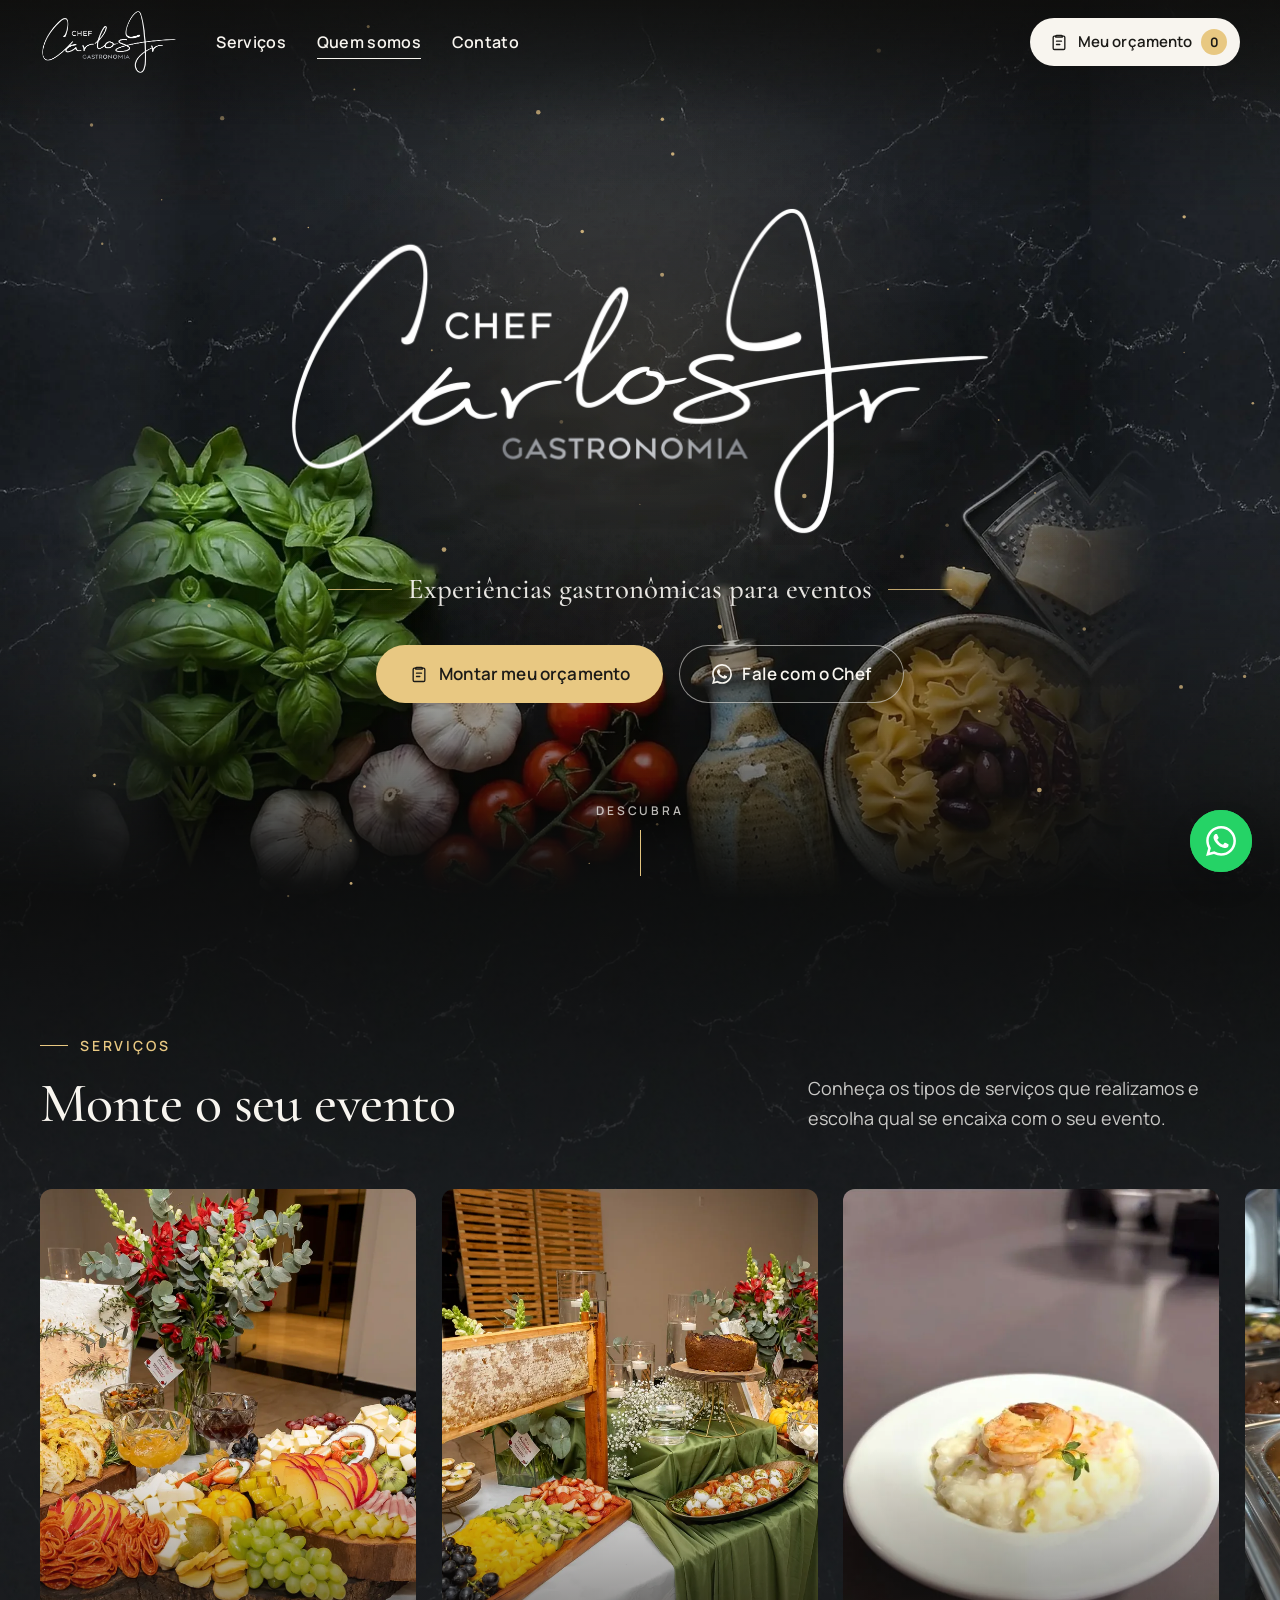
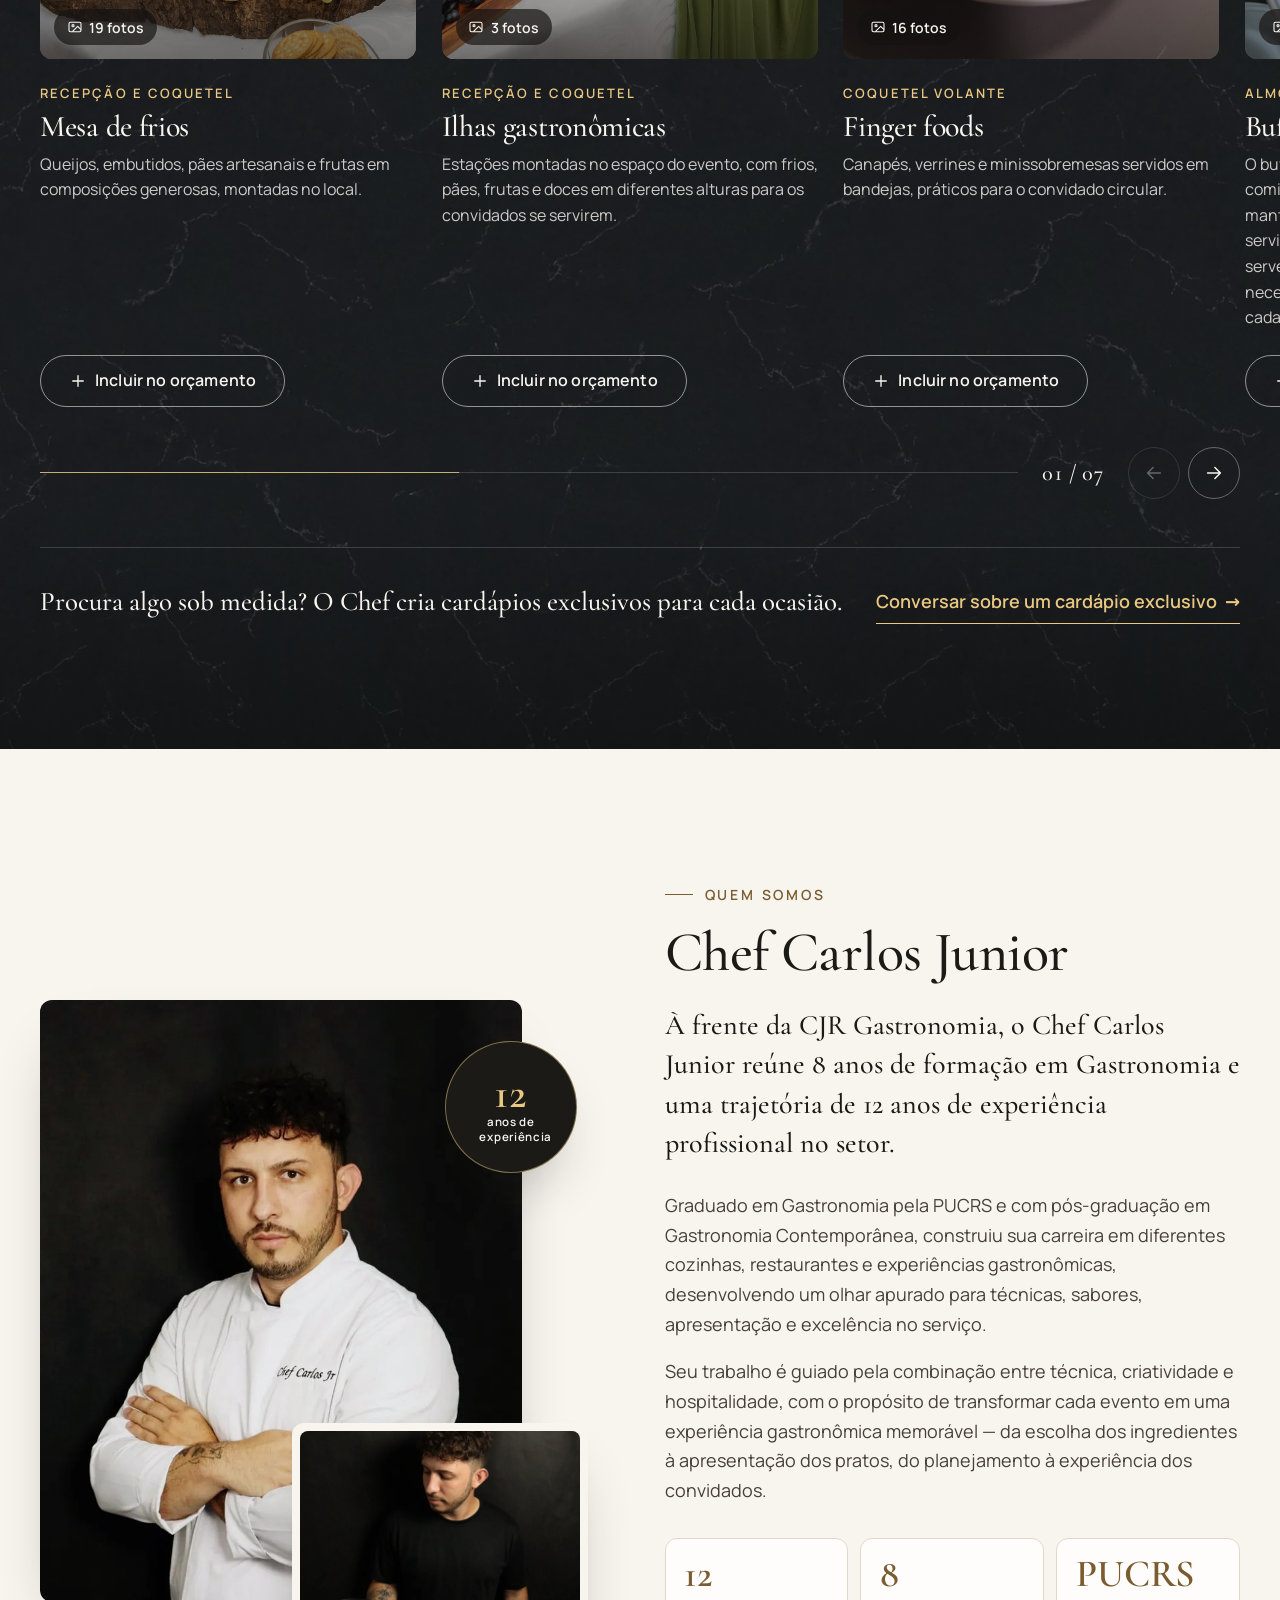
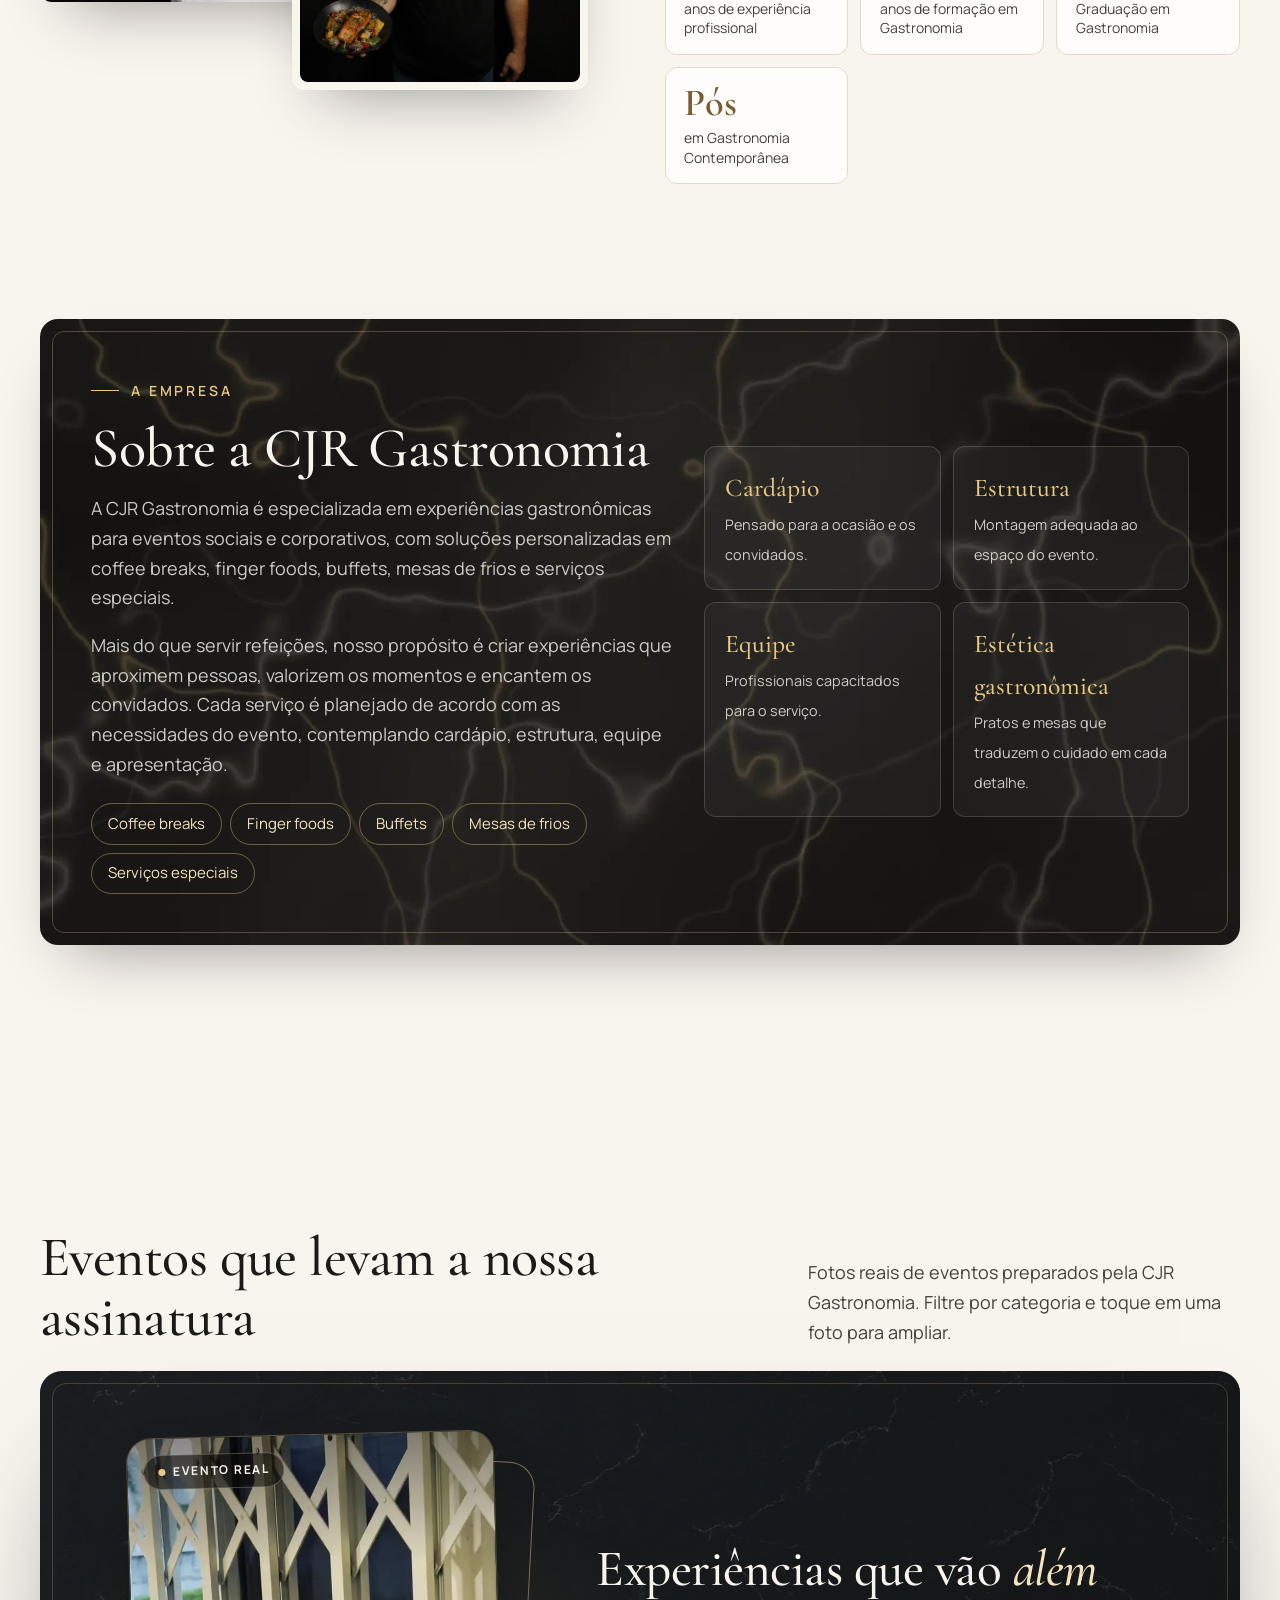
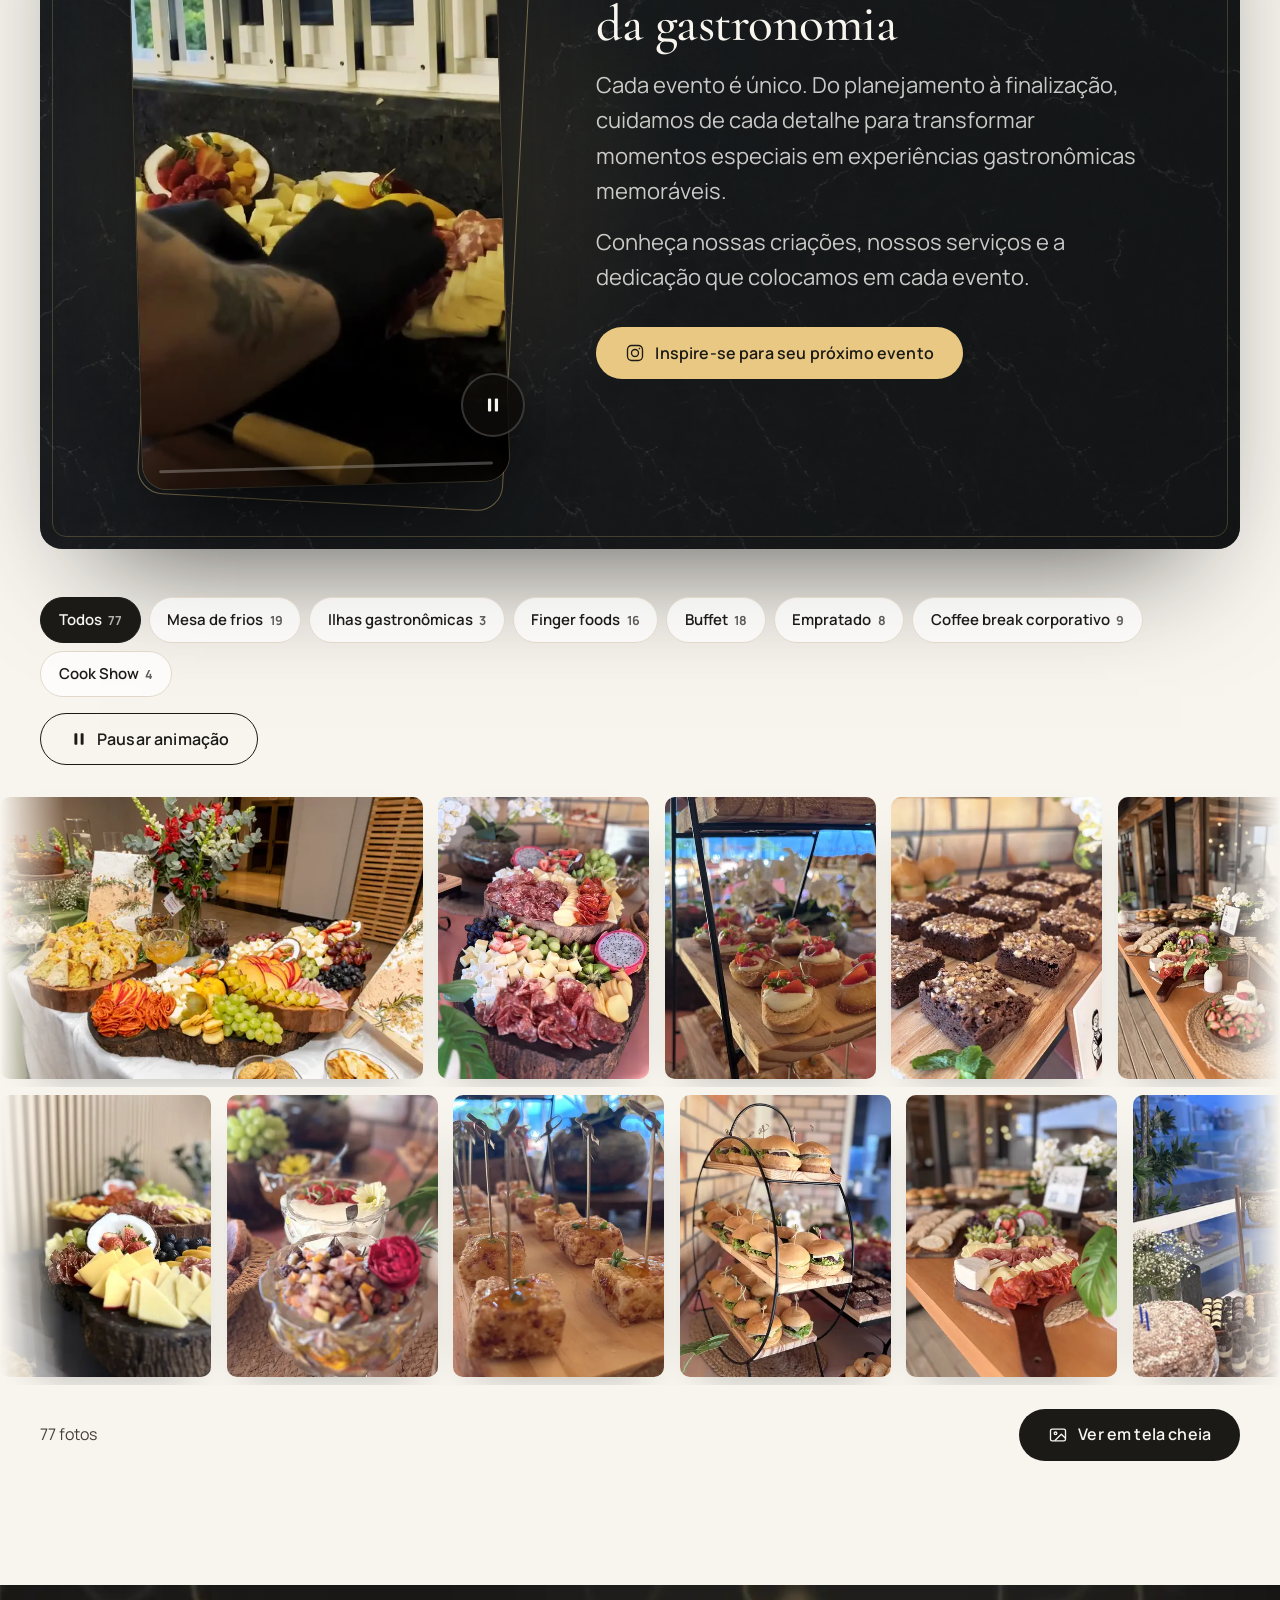
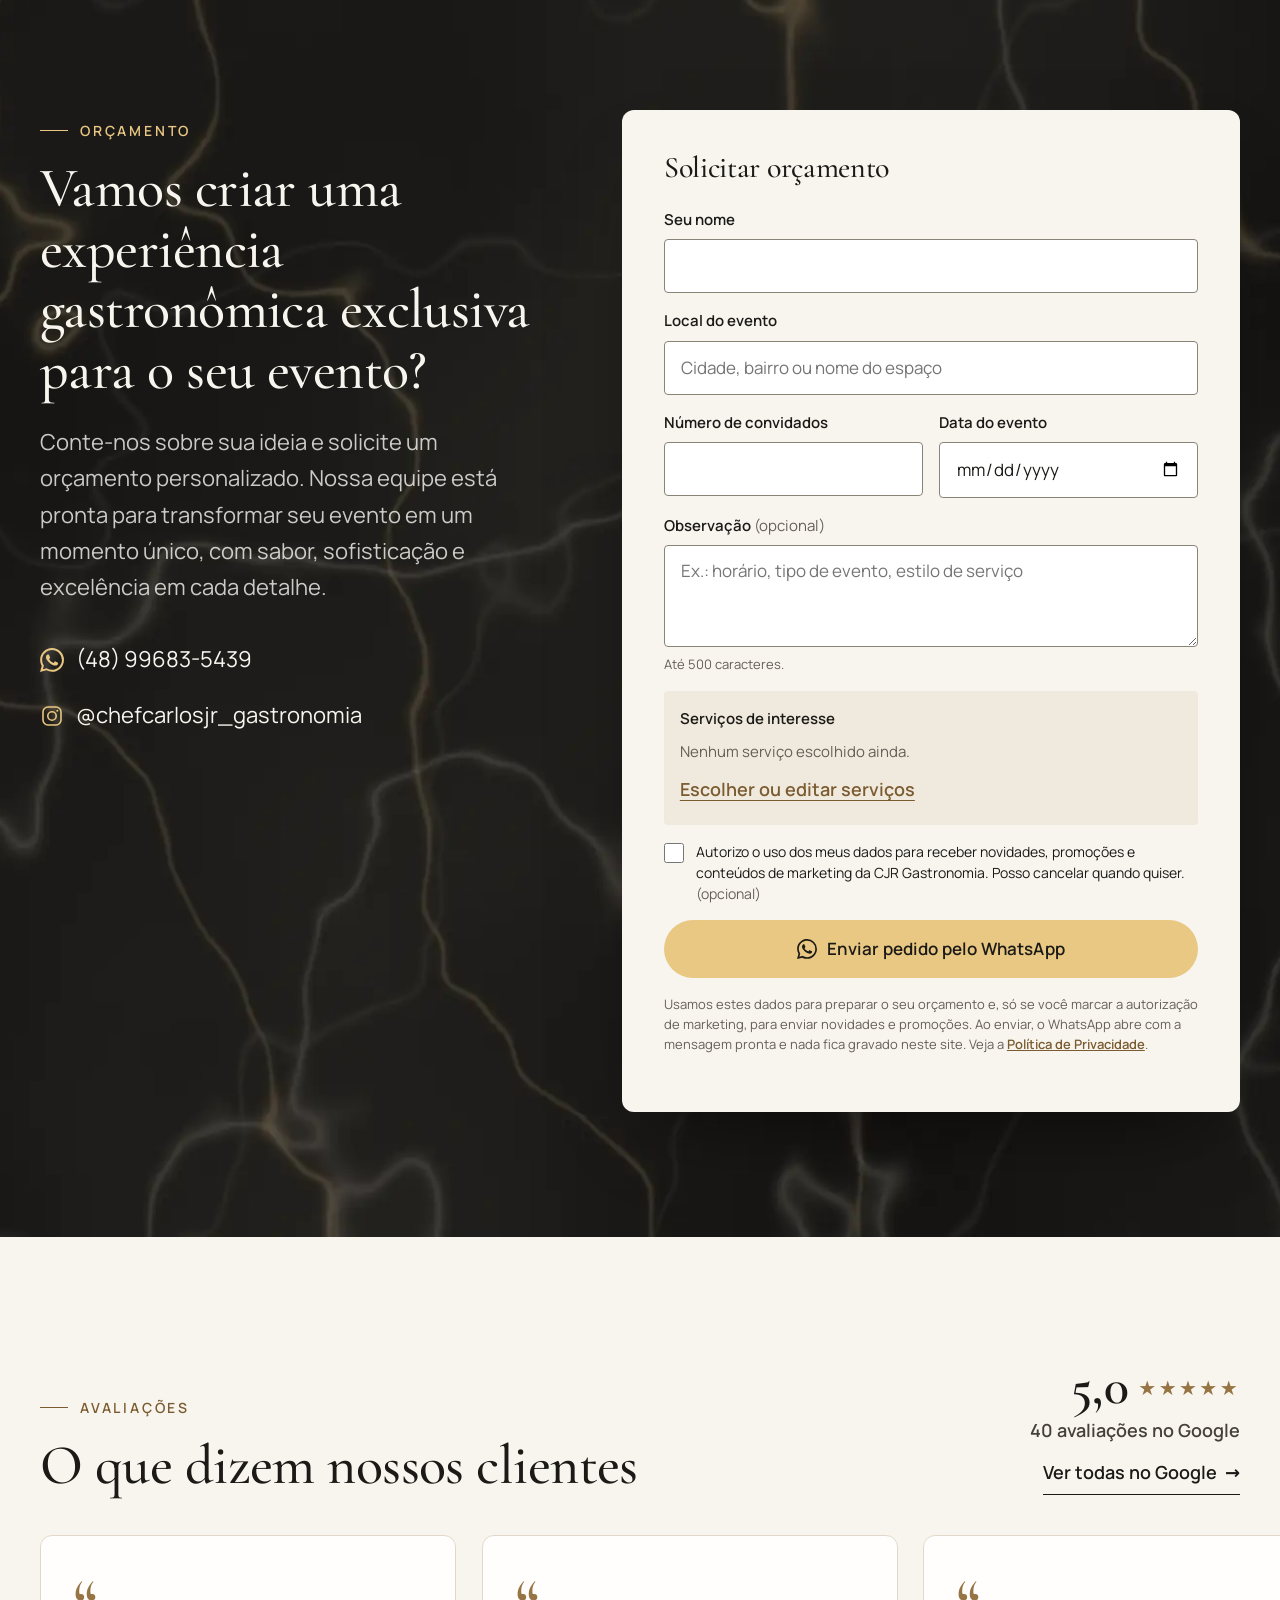
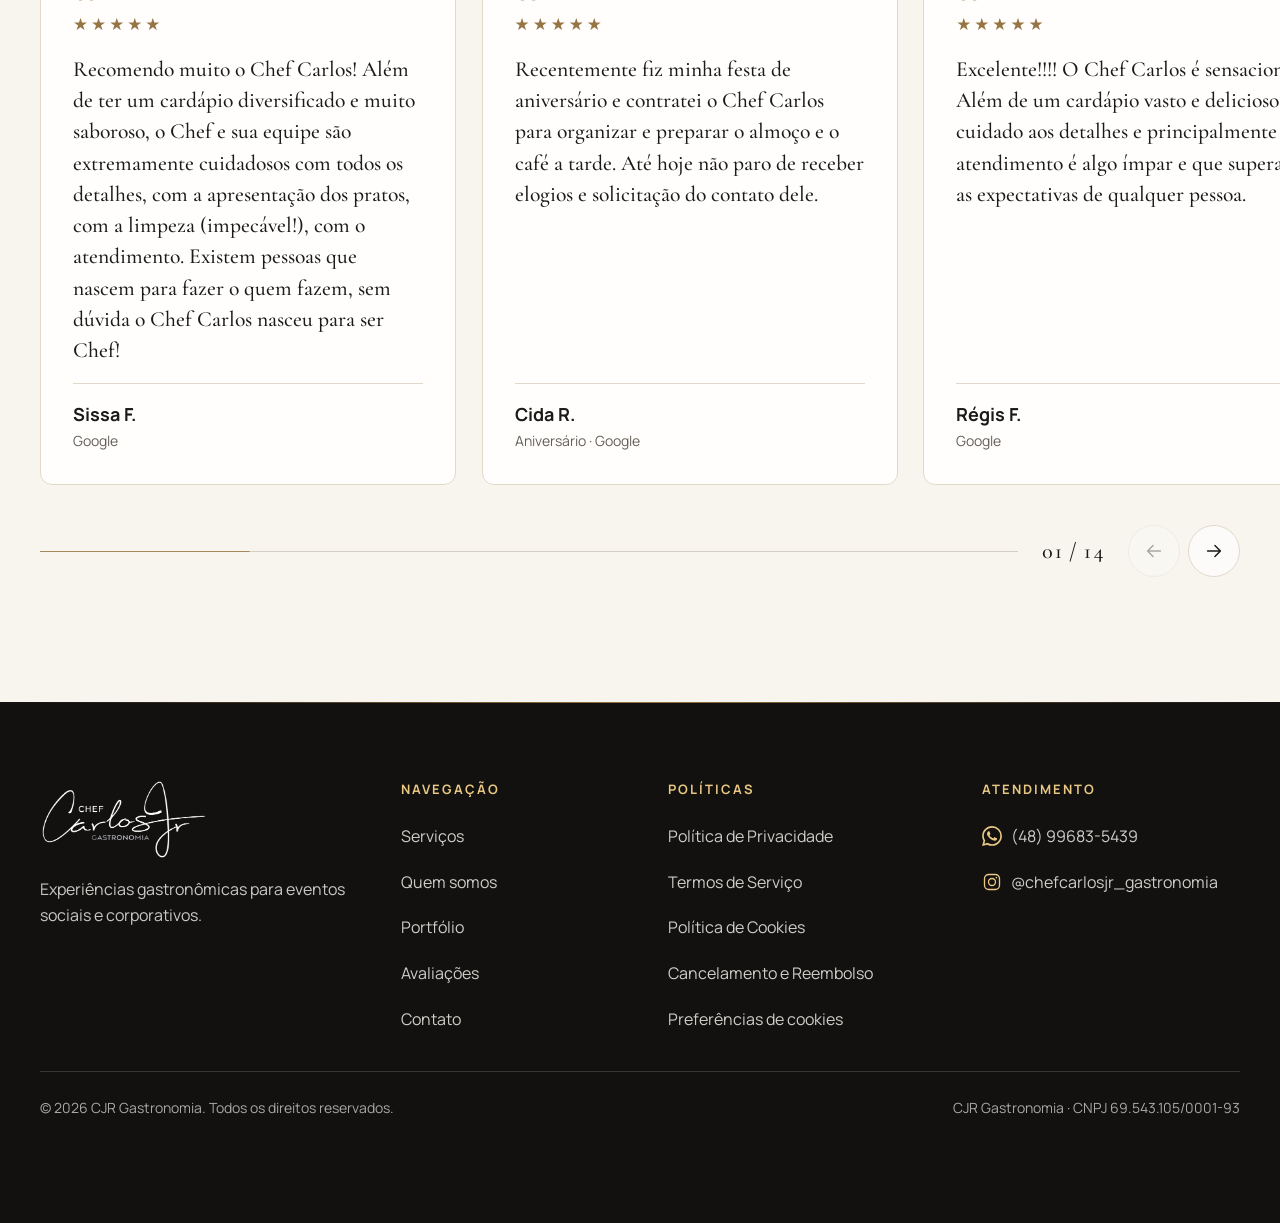
==== commit 024e63e9: "feat: autorização opcional de marketing, CNPJ no rodapé e foto do Chef sem corte - Formulários (iníc" ====
--- a/index.html
+++ b/index.html
@@ -385,7 +385,7 @@
             <img src="assets/img/chef.webp" alt="Chef Carlos Junior de dólmã branco, de braços cruzados, em fundo escuro" width="960" height="1200" loading="lazy">
           </figure>
           <figure class="about__team reveal" style="--delay: .2s">
-            <img src="assets/img/chef-prato.webp" alt="Chef Carlos Junior de camiseta preta segurando um prato de salmão com legumes" width="1200" height="960" loading="lazy">
+            <img src="assets/img/chef-prato.webp" alt="Chef Carlos Junior de camiseta preta segurando um prato de salmão com legumes" width="1200" height="1077" loading="lazy">
           </figure>
           <p class="about__badge reveal" style="--delay: .35s"><span><strong data-count="12">12</strong>anos de experiência</span></p>
         </div>
--- a/assets/css/components.css
+++ b/assets/css/components.css
@@ -23,6 +23,9 @@
 .lead-form__services-label { margin-bottom: 0.5rem; font-size: 0.9375rem; font-weight: 600; color: var(--c-ink); }
 .lead-form__services-empty { margin-bottom: 0.4rem; font-size: 0.9375rem; color: var(--c-muted); }
 .lead-form__services .chips { margin-bottom: 0.6rem; }
+.lead-form__consent { display: flex; align-items: flex-start; gap: 0.75rem; margin: 0 0 var(--space-3); }
+.lead-form__consent input { flex: none; width: 20px; height: 20px; margin: 0.15rem 0 0; accent-color: var(--c-gold-deep); cursor: pointer; }
+.lead-form__consent label { font-size: 0.875rem; line-height: 1.5; color: var(--c-ink); cursor: pointer; }
 .lead-form__privacy { margin: var(--space-3) 0 0; font-size: 0.8125rem; line-height: 1.55; color: var(--c-muted); }
 .lead-form__privacy a { color: var(--c-gold-deep); font-weight: 600; }
 .lead-form__status { margin: var(--space-3) 0 0; font-size: 0.9375rem; color: var(--c-ink); }
--- a/assets/css/home.css
+++ b/assets/css/home.css
@@ -78,7 +78,7 @@
 .about__portrait img { width: 100%; height: 100%; object-fit: cover; transition: transform 1.6s var(--ease-out); }
 .about__portrait:hover img { transform: scale(1.04); }
 .about__team { position: absolute; right: 0; bottom: 0; width: 54%; margin: 0; padding: 0.5rem; border-radius: var(--radius); background: var(--c-paper); box-shadow: var(--shadow); }
-.about__team img { aspect-ratio: 5 / 4; object-fit: cover; border-radius: 8px; }
+.about__team img { border-radius: 8px; }
 .about__badge {
   position: absolute; top: 6%; right: 2%; display: grid; place-items: center; width: clamp(104px, 12vw, 132px); aspect-ratio: 1;
   border: 1px solid rgba(232, 200, 130, 0.5); border-radius: 50%; background: var(--c-ink); color: var(--c-paper);
